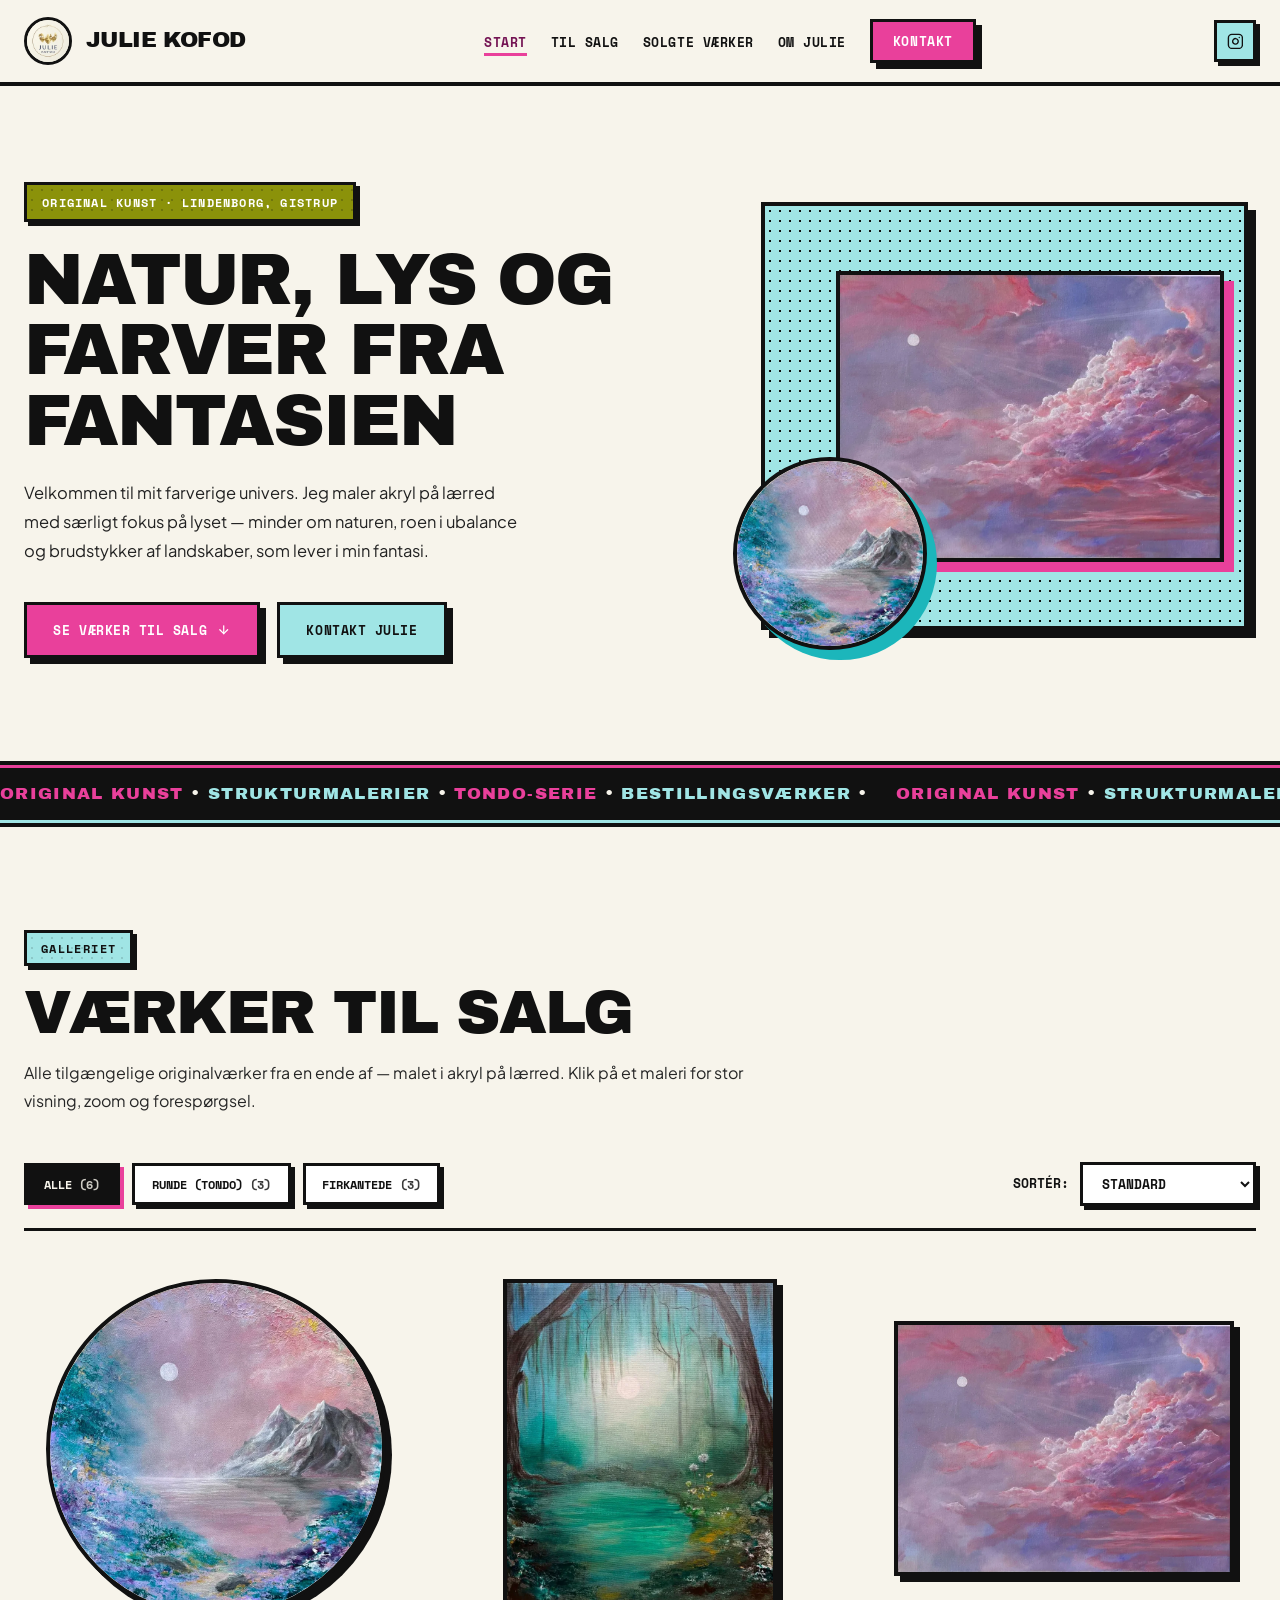
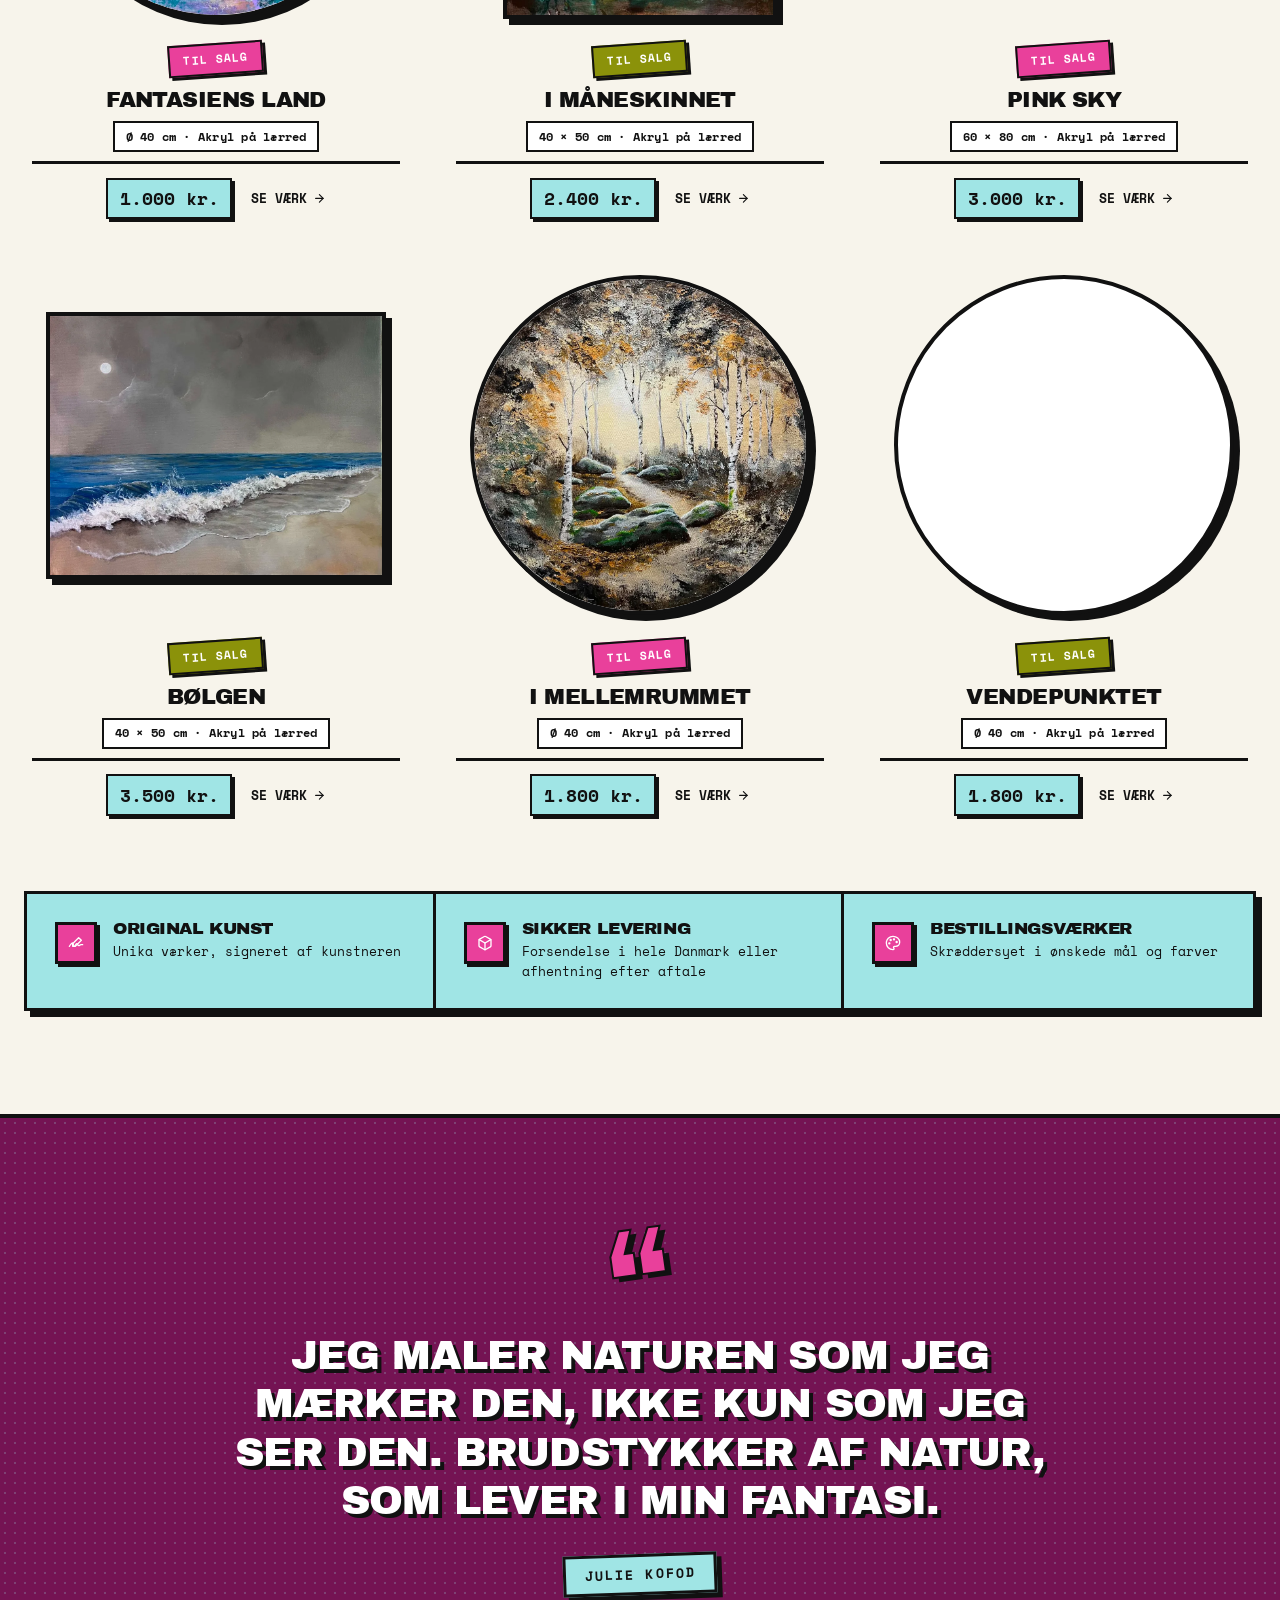
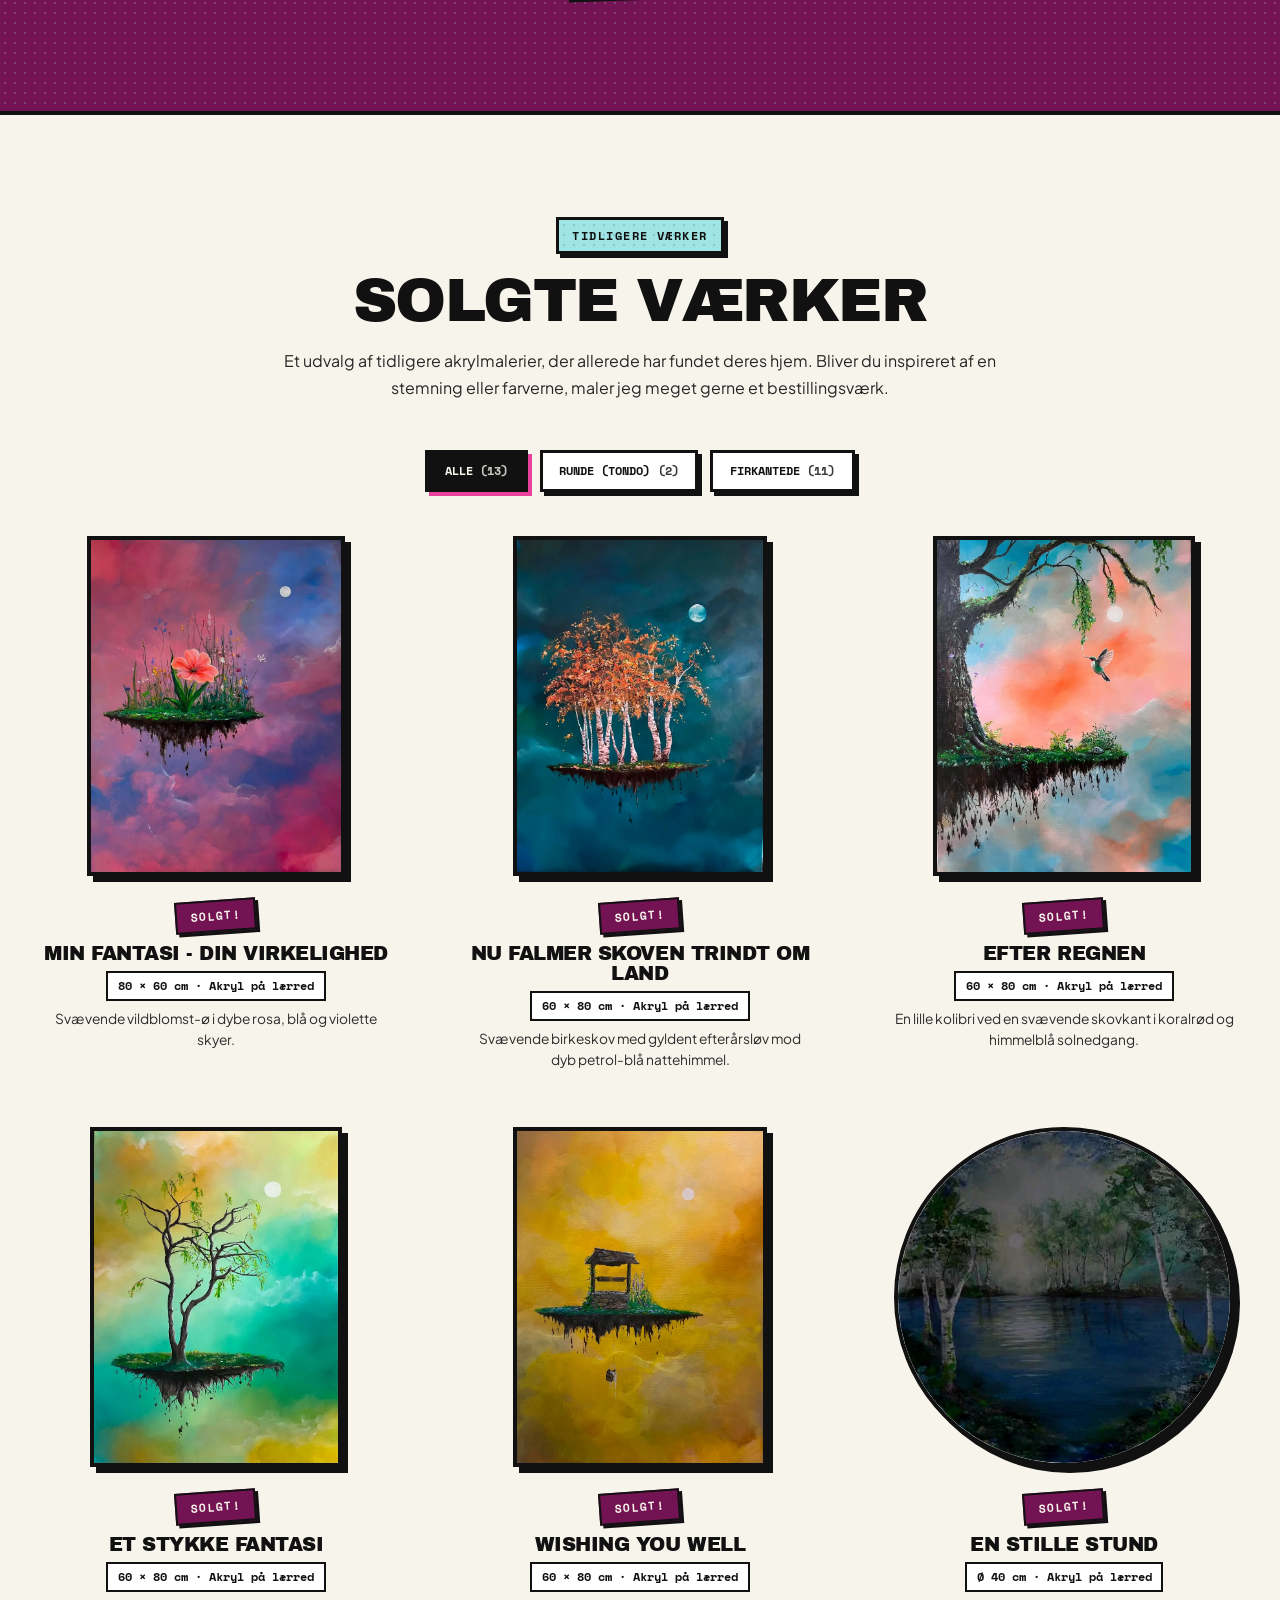
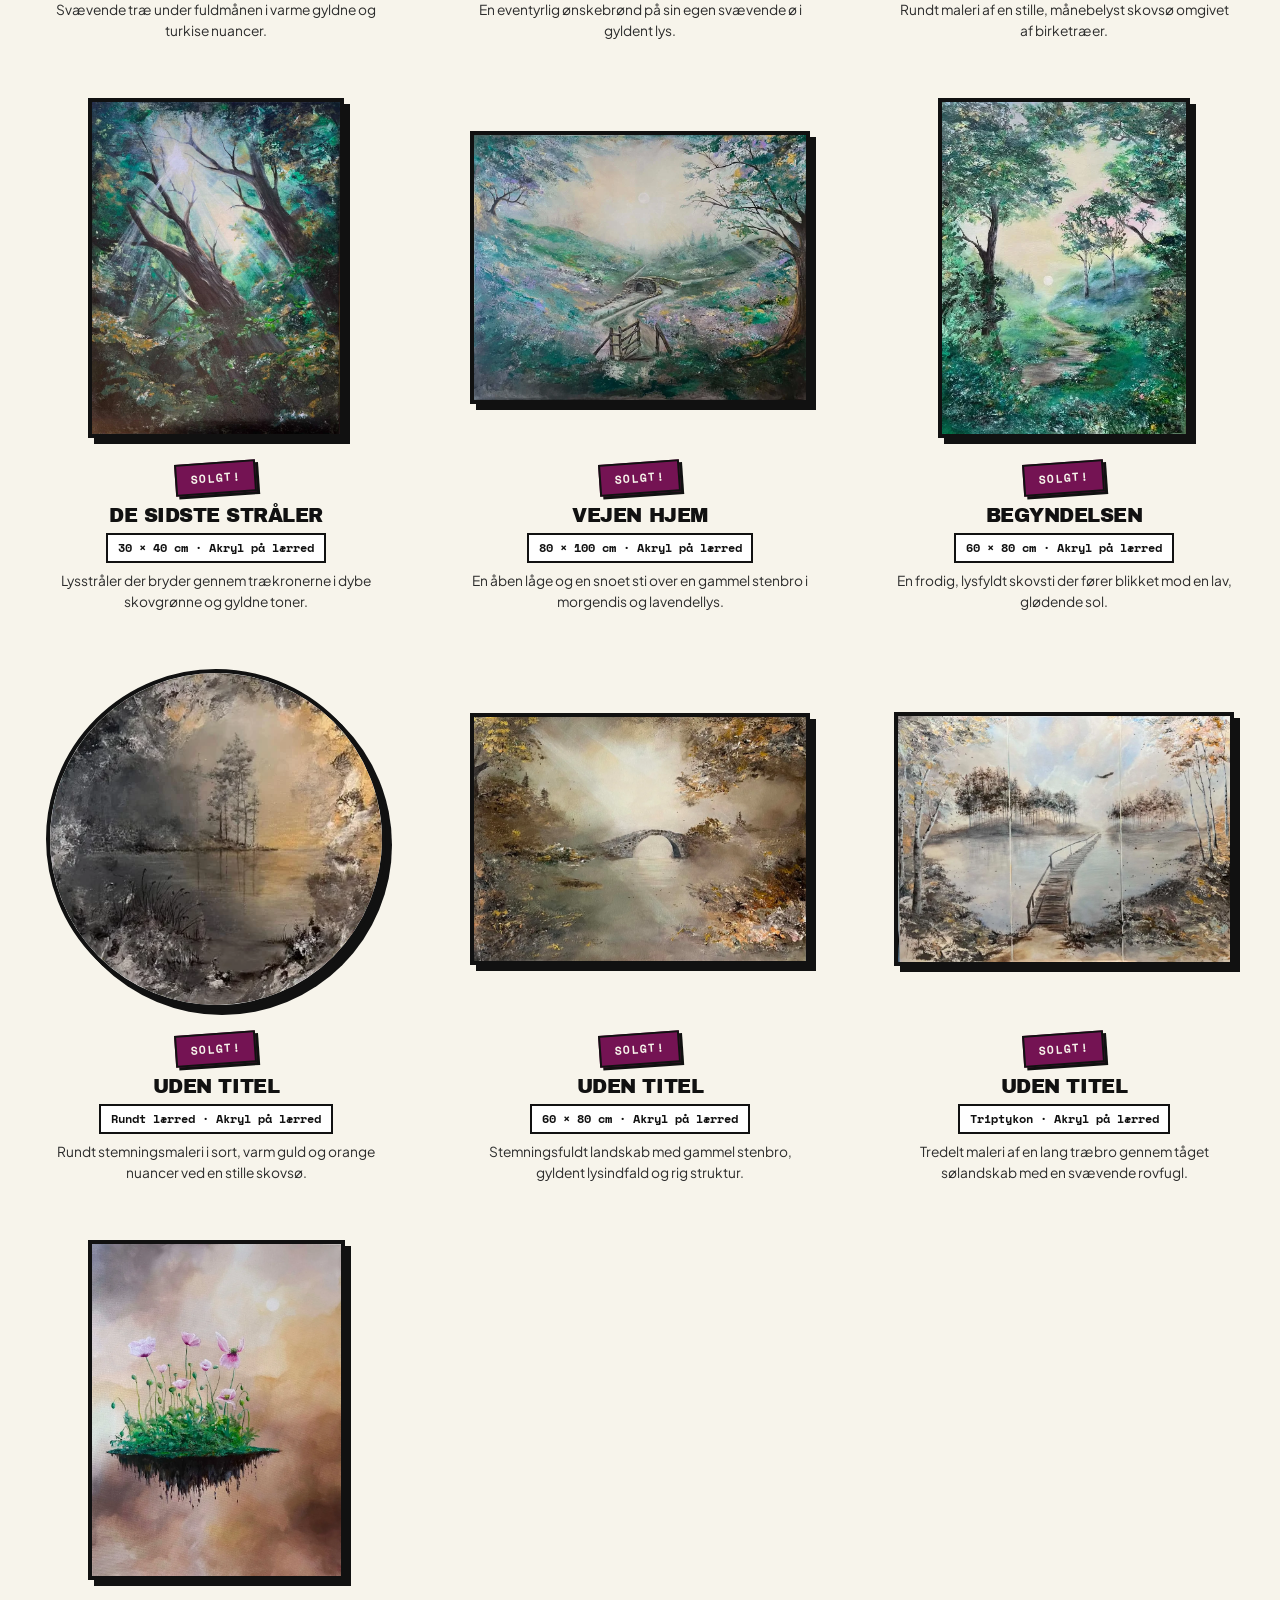
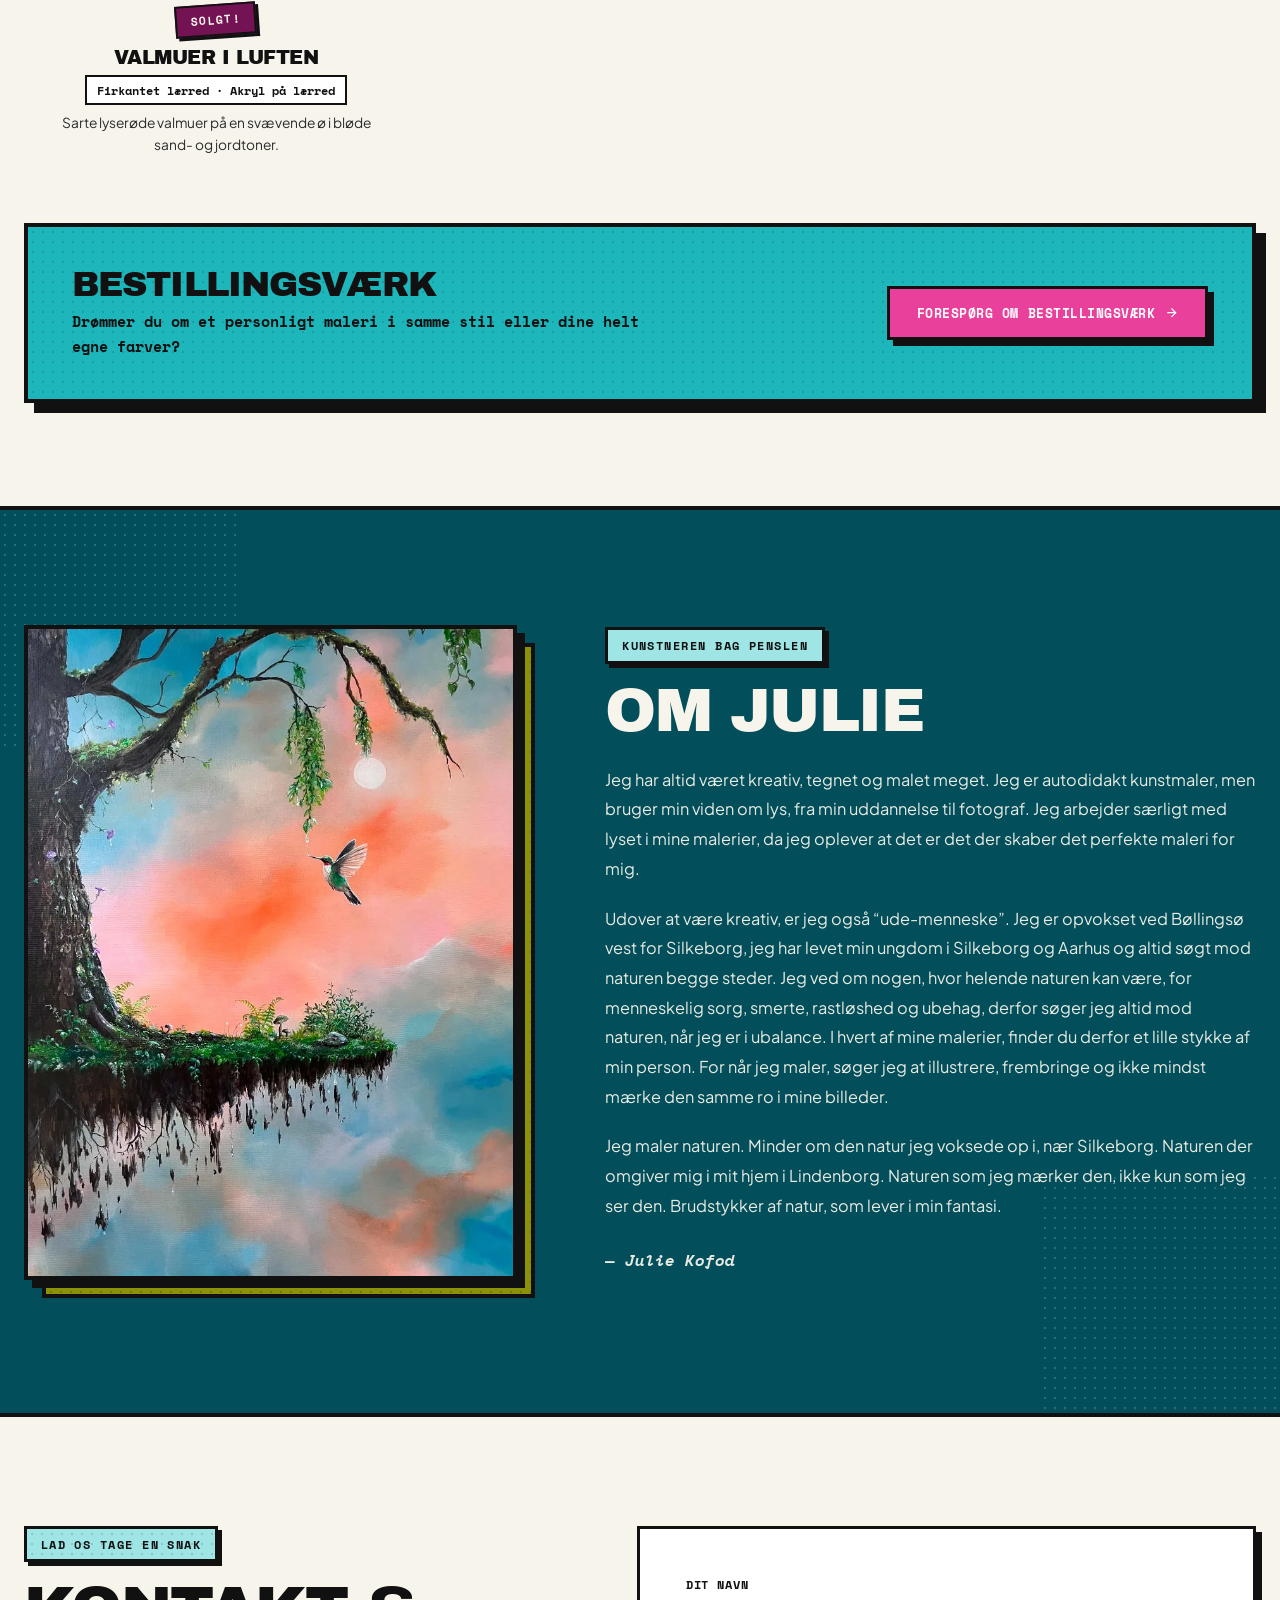
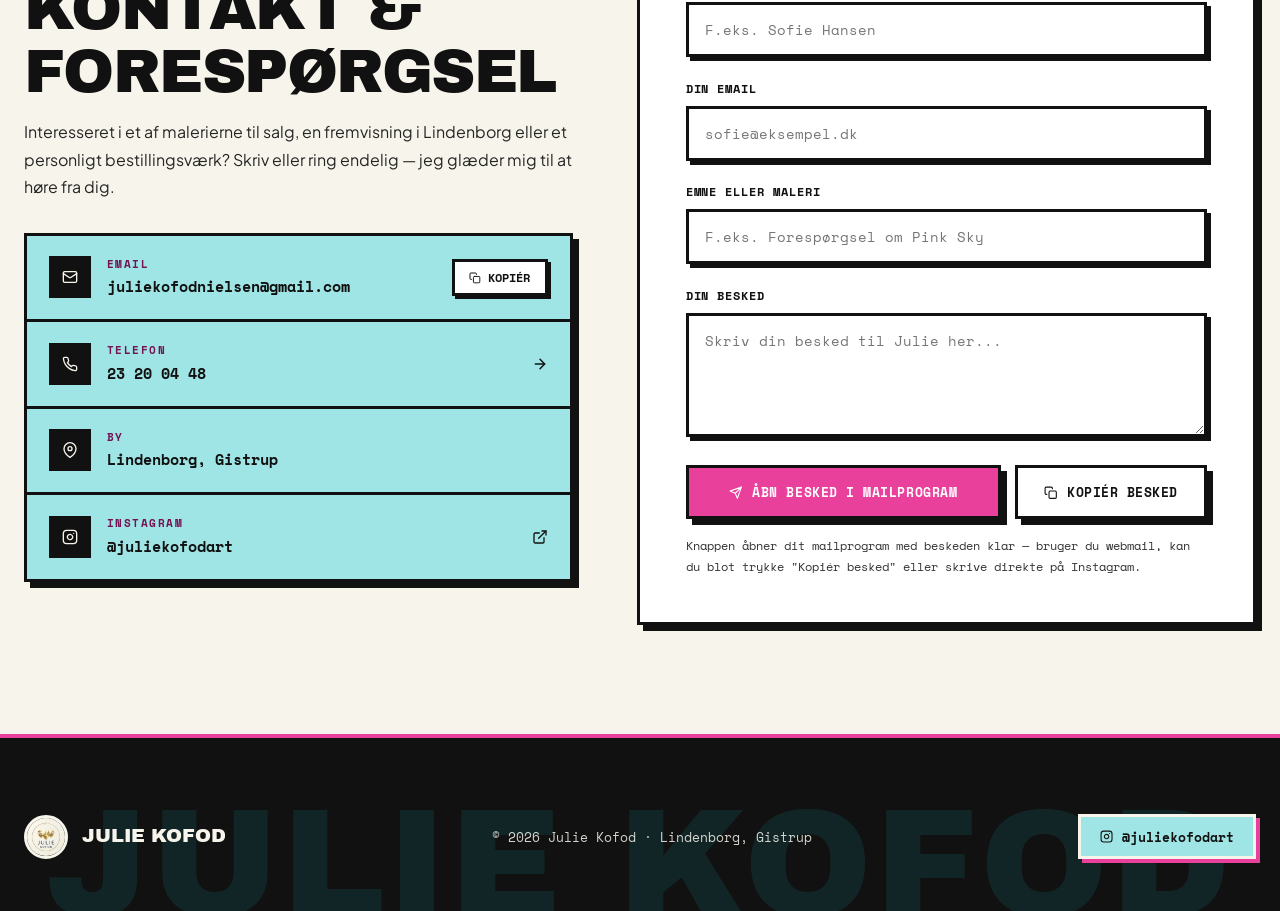
==== index.html @ a594d0bb "Apply full Raw 1960s Pop Art section treatments to Hero, Galleries, Quote, About, Contact & Lightbox" ====
<!DOCTYPE html>
<html lang="da">

<head>
    <meta charset="UTF-8">
    <meta name="viewport" content="width=device-width, initial-scale=1.0">
    <meta name="description" content="Oplev originale akrylmalerier af Julie Kofod i Lindenborg, Gistrup — unikke strukturmalerier, runde tondo-værker og bestillingsværker med lys, natur og farver.">
    <link rel="canonical" href="https://juliekofod.com/">
    <link rel="icon" type="image/png" href="assets/favicon.png">
    <link rel="apple-touch-icon" href="assets/favicon.png">
    <meta property="og:title" content="Julie Kofod | Original Kunst &amp; Akrylmalerier">
    <meta property="og:description" content="Udforsk originale akrylmalerier til salg, tidligere værker og muligheden for personlige bestillingsværker af Julie Kofod.">
    <meta property="og:image" content="https://juliekofod.com/assets/til-salg/03-lyseroede-skyer-maane.jpg">
    <meta property="og:url" content="https://juliekofod.com/">
    <meta property="og:type" content="website">
    <meta property="og:locale" content="da_DK">
    <meta name="twitter:card" content="summary_large_image">
    <title>Julie Kofod | Original Kunst &amp; Malerier</title>

    <!-- Preload primary hero LCP image -->
    <link rel="preload" as="image" href="assets/til-salg/03-lyseroede-skyer-maane.webp" fetchpriority="high">

    <!-- Structured Data (Person — VisualArtwork Offers injected dynamically from indhold.js) -->
    <script type="application/ld+json">
    {
        "@context": "https://schema.org",
        "@type": "Person",
        "name": "Julie Kofod",
        "url": "https://juliekofod.com/",
        "image": "https://juliekofod.com/assets/logo.webp",
        "jobTitle": "Kunstmaler",
        "address": {
            "@type": "PostalAddress",
            "addressLocality": "Lindenborg, Gistrup",
            "addressCountry": "DK"
        },
        "sameAs": [
            "https://www.instagram.com/juliekofodart/"
        ]
    }
    </script>

    <!-- Google Fonts: Archivo Black (Pop Art Display), Space Mono (Gallery Metadata/Prices/Buttons), Plus Jakarta Sans (Body Prose) -->
    <link rel="preconnect" href="https://fonts.googleapis.com">
    <link rel="preconnect" href="https://fonts.gstatic.com" crossorigin>
    <link
        href="https://fonts.googleapis.com/css2?family=Archivo+Black&family=Plus+Jakarta+Sans:wght@400;500;600;700&family=Space+Mono:ital,wght@0,400;0,700;1,700&display=swap"
        rel="stylesheet">

    <!-- Stylesheet -->
    <link rel="stylesheet" href="index.css">
</head>

<body>
    <!-- Inline SVG Icon Sprite (replaces external Font Awesome CDN) -->
    <svg xmlns="http://www.w3.org/2000/svg" style="display:none" aria-hidden="true">
        <symbol id="i-instagram" viewBox="0 0 24 24" fill="none" stroke="currentColor" stroke-width="2" stroke-linecap="round" stroke-linejoin="round">
            <rect x="2" y="2" width="20" height="20" rx="5" ry="5"></rect>
            <path d="M16 11.37A4 4 0 1 1 12.63 8 4 4 0 0 1 16 11.37z"></path>
            <line x1="17.5" y1="6.5" x2="17.51" y2="6.5"></line>
        </symbol>
        <symbol id="i-bars" viewBox="0 0 24 24" fill="none" stroke="currentColor" stroke-width="2.2" stroke-linecap="round">
            <line x1="3" y1="6" x2="21" y2="6"></line>
            <line x1="3" y1="12" x2="21" y2="12"></line>
            <line x1="3" y1="18" x2="21" y2="18"></line>
        </symbol>
        <symbol id="i-times" viewBox="0 0 24 24" fill="none" stroke="currentColor" stroke-width="2.2" stroke-linecap="round">
            <line x1="18" y1="6" x2="6" y2="18"></line>
            <line x1="6" y1="6" x2="18" y2="18"></line>
        </symbol>
        <symbol id="i-arrow-down" viewBox="0 0 24 24" fill="none" stroke="currentColor" stroke-width="2.2" stroke-linecap="round" stroke-linejoin="round">
            <line x1="12" y1="5" x2="12" y2="19"></line>
            <polyline points="19 12 12 19 5 12"></polyline>
        </symbol>
        <symbol id="i-arrow-right" viewBox="0 0 24 24" fill="none" stroke="currentColor" stroke-width="2.2" stroke-linecap="round" stroke-linejoin="round">
            <line x1="5" y1="12" x2="19" y2="12"></line>
            <polyline points="12 5 19 12 12 19"></polyline>
        </symbol>
        <symbol id="i-signature" viewBox="0 0 24 24" fill="none" stroke="currentColor" stroke-width="2" stroke-linecap="round" stroke-linejoin="round">
            <path d="M2 17c1.5-2 3-5 4.5-5s1.5 5 3 5 2-4 3.5-4 1.5 3 3 3 2-1.5 3.5-1.5H22"></path>
            <path d="M16 4l4 4-9 9H7v-4l9-9z"></path>
        </symbol>
        <symbol id="i-box" viewBox="0 0 24 24" fill="none" stroke="currentColor" stroke-width="2" stroke-linecap="round" stroke-linejoin="round">
            <path d="M21 16V8a2 2 0 0 0-1-1.73l-7-4a2 2 0 0 0-2 0l-7 4A2 2 0 0 0 3 8v8a2 2 0 0 0 1 1.73l7 4a2 2 0 0 0 2 0l7-4A2 2 0 0 0 21 16z"></path>
            <polyline points="3.27 6.96 12 12.01 20.73 6.96"></polyline>
            <line x1="12" y1="22.08" x2="12" y2="12"></line>
        </symbol>
        <symbol id="i-palette" viewBox="0 0 24 24" fill="none" stroke="currentColor" stroke-width="2" stroke-linecap="round" stroke-linejoin="round">
            <circle cx="13.5" cy="6.5" r=".8" fill="currentColor"></circle>
            <circle cx="17.5" cy="10.5" r=".8" fill="currentColor"></circle>
            <circle cx="8.5" cy="7.5" r=".8" fill="currentColor"></circle>
            <circle cx="6.5" cy="12.5" r=".8" fill="currentColor"></circle>
            <path d="M12 2C6.5 2 2 6.5 2 12s4.5 10 10 10c.93 0 1.5-.75 1.5-1.5 0-.39-.15-.74-.39-1.01-.23-.26-.38-.61-.38-.99 0-.83.67-1.5 1.5-1.5H16c3.31 0 6-2.69 6-6 0-4.96-4.49-9-10-9z"></path>
        </symbol>
        <symbol id="i-envelope" viewBox="0 0 24 24" fill="none" stroke="currentColor" stroke-width="2" stroke-linecap="round" stroke-linejoin="round">
            <rect x="2" y="4" width="20" height="16" rx="2"></rect>
            <path d="m22 7-8.97 5.7a1.94 1.94 0 0 1-2.06 0L2 7"></path>
        </symbol>
        <symbol id="i-copy" viewBox="0 0 24 24" fill="none" stroke="currentColor" stroke-width="2" stroke-linecap="round" stroke-linejoin="round">
            <rect x="9" y="9" width="13" height="13" rx="2" ry="2"></rect>
            <path d="M5 15H4a2 2 0 0 1-2-2V4a2 2 0 0 1 2-2h9a2 2 0 0 1 2 2v1"></path>
        </symbol>
        <symbol id="i-check" viewBox="0 0 24 24" fill="none" stroke="currentColor" stroke-width="2.5" stroke-linecap="round" stroke-linejoin="round">
            <polyline points="20 6 9 17 4 12"></polyline>
        </symbol>
        <symbol id="i-phone" viewBox="0 0 24 24" fill="none" stroke="currentColor" stroke-width="2" stroke-linecap="round" stroke-linejoin="round">
            <path d="M22 16.92v3a2 2 0 0 1-2.18 2 19.79 19.79 0 0 1-8.63-3.07 19.5 19.5 0 0 1-6-6 19.79 19.79 0 0 1-3.07-8.67A2 2 0 0 1 4.11 2h3a2 2 0 0 1 2 1.72 12.84 12.84 0 0 0 .7 2.81 2 2 0 0 1-.45 2.11L8.09 9.91a16 16 0 0 0 6 6l1.27-1.27a2 2 0 0 1 2.11-.45 12.84 12.84 0 0 0 2.81.7A2 2 0 0 1 22 16.92z"></path>
        </symbol>
        <symbol id="i-pin" viewBox="0 0 24 24" fill="none" stroke="currentColor" stroke-width="2" stroke-linecap="round" stroke-linejoin="round">
            <path d="M21 10c0 7-9 13-9 13s-9-6-9-13a9 9 0 0 1 18 0z"></path>
            <circle cx="12" cy="10" r="3"></circle>
        </symbol>
        <symbol id="i-external" viewBox="0 0 24 24" fill="none" stroke="currentColor" stroke-width="2" stroke-linecap="round" stroke-linejoin="round">
            <path d="M18 13v6a2 2 0 0 1-2 2H5a2 2 0 0 1-2-2V8a2 2 0 0 1 2-2h6"></path>
            <polyline points="15 3 21 3 21 9"></polyline>
            <line x1="10" y1="14" x2="21" y2="3"></line>
        </symbol>
        <symbol id="i-send" viewBox="0 0 24 24" fill="none" stroke="currentColor" stroke-width="2" stroke-linecap="round" stroke-linejoin="round">
            <line x1="22" y1="2" x2="11" y2="13"></line>
            <polygon points="22 2 15 22 11 13 2 9 22 2"></polygon>
        </symbol>
        <symbol id="i-minus" viewBox="0 0 24 24" fill="none" stroke="currentColor" stroke-width="2.2" stroke-linecap="round">
            <line x1="5" y1="12" x2="19" y2="12"></line>
        </symbol>
        <symbol id="i-plus" viewBox="0 0 24 24" fill="none" stroke="currentColor" stroke-width="2.2" stroke-linecap="round">
            <line x1="12" y1="5" x2="12" y2="19"></line>
            <line x1="5" y1="12" x2="19" y2="12"></line>
        </symbol>
        <symbol id="i-link" viewBox="0 0 24 24" fill="none" stroke="currentColor" stroke-width="2" stroke-linecap="round" stroke-linejoin="round">
            <path d="M10 13a5 5 0 0 0 7.54.54l3-3a5 5 0 0 0-7.07-7.07l-1.72 1.71"></path>
            <path d="M14 11a5 5 0 0 0-7.54-.54l-3 3a5 5 0 0 0 7.07 7.07l1.71-1.71"></path>
        </symbol>
        <symbol id="i-expand" viewBox="0 0 24 24" fill="none" stroke="currentColor" stroke-width="2" stroke-linecap="round" stroke-linejoin="round">
            <polyline points="15 3 21 3 21 9"></polyline>
            <polyline points="9 21 3 21 3 15"></polyline>
            <line x1="21" y1="3" x2="14" y2="10"></line>
            <line x1="3" y1="21" x2="10" y2="14"></line>
        </symbol>
        <symbol id="i-compress" viewBox="0 0 24 24" fill="none" stroke="currentColor" stroke-width="2" stroke-linecap="round" stroke-linejoin="round">
            <polyline points="4 14 10 14 10 20"></polyline>
            <polyline points="20 10 14 10 14 4"></polyline>
            <line x1="14" y1="10" x2="21" y2="3"></line>
            <line x1="3" y1="21" x2="10" y2="14"></line>
        </symbol>
        <symbol id="i-chevron-left" viewBox="0 0 24 24" fill="none" stroke="currentColor" stroke-width="2.4" stroke-linecap="round" stroke-linejoin="round">
            <polyline points="15 18 9 12 15 6"></polyline>
        </symbol>
        <symbol id="i-chevron-right" viewBox="0 0 24 24" fill="none" stroke="currentColor" stroke-width="2.4" stroke-linecap="round" stroke-linejoin="round">
            <polyline points="9 18 15 12 9 6"></polyline>
        </symbol>
        <symbol id="i-wall" viewBox="0 0 24 24" fill="none" stroke="currentColor" stroke-width="2" stroke-linecap="round" stroke-linejoin="round">
            <rect x="6" y="3" width="12" height="9" rx="1"></rect>
            <path d="M3 17h18v3H3z"></path>
            <path d="M5 17v-2a2 2 0 0 1 2-2h10a2 2 0 0 1 2 2v2"></path>
        </symbol>
    </svg>

    <a href="#main-content" class="skip-link">Spring til indhold</a>

    <!-- Sticky Header -->
    <header class="site-header" id="site-header">
        <div class="container nav-bar">
            <a href="#start" class="brand-link" aria-label="Julie Kofod forside">
                <img src="assets/logo.webp" alt="Julie Kofod logo" class="brand-logo-thumb" id="nav-logo" width="46" height="46">
                <span class="brand-wordmark">Julie Kofod</span>
            </a>

            <nav aria-label="Hovednavigation">
                <ul class="nav-links">
                    <li><a href="#start">Start</a></li>
                    <li><a href="#til-salg">Til salg</a></li>
                    <li><a href="#solgte">Solgte værker</a></li>
                    <li><a href="#om">Om Julie</a></li>
                    <li><a href="#kontakt" class="nav-kontakt-pill">Kontakt</a></li>
                </ul>
            </nav>

            <a href="https://www.instagram.com/juliekofodart/" target="_blank" rel="noopener noreferrer"
                class="nav-instagram" id="nav-instagram" aria-label="Julie Kofod på Instagram">
                <svg class="icon" aria-hidden="true"><use href="#i-instagram"></use></svg>
            </a>

            <button type="button" class="mobile-menu-toggle" id="mobile-menu-open" aria-label="Åbn menu" aria-expanded="false" aria-controls="mobile-drawer">
                <svg class="icon" aria-hidden="true"><use href="#i-bars"></use></svg>
            </button>
        </div>
    </header>

    <!-- Mobile Slide-out Drawer -->
    <div class="mobile-drawer" id="mobile-drawer" role="dialog" aria-modal="true" aria-label="Mobilnavigation" aria-hidden="true">
        <div class="mobile-drawer-panel">
            <div class="mobile-drawer-top">
                <span class="brand-wordmark">Julie Kofod</span>
                <button type="button" class="mobile-drawer-close" id="mobile-menu-close" aria-label="Luk menu">
                    <svg class="icon" aria-hidden="true"><use href="#i-times"></use></svg>
                </button>
            </div>
            <ul class="mobile-drawer-links">
                <li><a href="#start" class="drawer-link">Start</a></li>
                <li><a href="#til-salg" class="drawer-link">Til salg</a></li>
                <li><a href="#solgte" class="drawer-link">Solgte værker</a></li>
                <li><a href="#om" class="drawer-link">Om Julie</a></li>
                <li><a href="#kontakt" class="drawer-link">Kontakt</a></li>
            </ul>
            <a href="https://www.instagram.com/juliekofodart/" target="_blank" rel="noopener noreferrer"
                class="btn btn-aqua" id="drawer-instagram">
                <svg class="icon" aria-hidden="true"><use href="#i-instagram"></use></svg> @juliekofodart
            </a>
        </div>
    </div>

    <main id="main-content">
        <!-- Hero Section -->
        <section id="start" class="hero-section">
            <div class="container hero-grid">
                <div class="hero-content">
                    <div>
                        <span class="hero-eyebrow" id="hero-overtitel">Original Kunst · Lindenborg, Gistrup</span>
                    </div>
                    <h1 class="hero-title" id="hero-titel">Natur, lys og farver fra fantasien</h1>
                    <p class="hero-text" id="hero-tekst">Velkommen til mit farverige univers. Jeg maler akryl på lærred med særligt fokus på lyset — minder om naturen, roen i ubalance og brudstykker af landskaber, som lever i min fantasi.</p>
                    <div class="hero-actions">
                        <a href="#til-salg" class="btn btn-pink" id="hero-cta-primary">
                            <span id="hero-knap-primaer">Se værker til salg</span>
                            <svg class="icon" aria-hidden="true"><use href="#i-arrow-down"></use></svg>
                        </a>
                        <a href="#kontakt" class="btn btn-aqua" id="hero-cta-secondary">
                            <span id="hero-knap-sekundaer">Kontakt Julie</span>
                        </a>
                    </div>
                </div>

                <div class="hero-visual">
                    <div class="hero-frame-main" id="hero-frame-main" role="button" tabindex="0" aria-label="Se Pink Sky i stor visning">
                        <img src="assets/til-salg/03-lyseroede-skyer-maane.webp" alt="Pink Sky maleri af Julie Kofod" id="hero-img-main" width="1024" height="763" fetchpriority="high" decoding="async">
                    </div>
                    <div class="hero-frame-round" id="hero-frame-round" role="button" tabindex="0" aria-label="Se Fantasiens land i stor visning">
                        <img src="assets/til-salg/01-rund-maane-bjerge.webp" alt="Fantasiens land rundt maleri af Julie Kofod" id="hero-img-round" width="938" height="938" fetchpriority="high" decoding="async">
                    </div>
                </div>
            </div>
        </section>

        <!-- Loud 1960s Pop Art Marquee Ticker -->
        <div class="pop-marquee">
            <div class="pop-marquee-track">
                <span><em class="mq-pink">ORIGINAL KUNST</em> &bull; <em class="mq-aqua">STRUKTURMALERIER</em> &bull; <em class="mq-pink">TONDO-SERIE</em> &bull; <em class="mq-aqua">BESTILLINGSVÆRKER</em> &bull;</span>
                <span aria-hidden="true"><em class="mq-pink">ORIGINAL KUNST</em> &bull; <em class="mq-aqua">STRUKTURMALERIER</em> &bull; <em class="mq-pink">TONDO-SERIE</em> &bull; <em class="mq-aqua">BESTILLINGSVÆRKER</em> &bull;</span>
                <span aria-hidden="true"><em class="mq-pink">ORIGINAL KUNST</em> &bull; <em class="mq-aqua">STRUKTURMALERIER</em> &bull; <em class="mq-pink">TONDO-SERIE</em> &bull; <em class="mq-aqua">BESTILLINGSVÆRKER</em> &bull;</span>
                <span aria-hidden="true"><em class="mq-pink">ORIGINAL KUNST</em> &bull; <em class="mq-aqua">STRUKTURMALERIER</em> &bull; <em class="mq-pink">TONDO-SERIE</em> &bull; <em class="mq-aqua">BESTILLINGSVÆRKER</em> &bull;</span>
            </div>
        </div>

        <!-- Paintings For Sale -->
        <section id="til-salg" class="gallery-section">
            <div class="container">
                <div class="section-header reveal">
                    <span class="eyebrow" id="salg-overtitel">Galleriet</span>
                    <h2 class="section-title" id="salg-overskrift">Værker til salg</h2>
                    <p class="section-intro" id="salg-intro">Alle tilgængelige originalværker fra en ende af — malet i akryl på lærred. Klik på et maleri for stor visning, zoom og forespørgsel.</p>
                </div>

                <div class="gallery-controls reveal">
                    <div class="filter-bar" id="sale-filters" role="group" aria-label="Filtrer værker til salg efter format">
                        <!-- Rendered from script.js -->
                    </div>
                    <label class="sort-control" for="sale-sort">
                        <span>Sortér:</span>
                        <select id="sale-sort" class="sort-select" aria-label="Sortér værker til salg">
                            <option value="default">Standard</option>
                            <option value="price-asc">Pris: Lav – Høj</option>
                            <option value="price-desc">Pris: Høj – Lav</option>
                        </select>
                    </label>
                </div>

                <div class="sale-grid" id="sale-grid">
                    <!-- Rendered from indhold.js -->
                </div>

                <!-- Trust / Collector Info Strip -->
                <div class="collector-strip reveal" aria-label="Information til kunstsamlere">
                    <div class="collector-item">
                        <span class="collector-icon" aria-hidden="true"><svg class="icon"><use href="#i-signature"></use></svg></span>
                        <div>
                            <h3>Original Kunst</h3>
                            <p>Unika værker, signeret af kunstneren</p>
                        </div>
                    </div>
                    <div class="collector-item">
                        <span class="collector-icon" aria-hidden="true"><svg class="icon"><use href="#i-box"></use></svg></span>
                        <div>
                            <h3>Sikker Levering</h3>
                            <p>Forsendelse i hele Danmark eller afhentning efter aftale</p>
                        </div>
                    </div>
                    <div class="collector-item">
                        <span class="collector-icon" aria-hidden="true"><svg class="icon"><use href="#i-palette"></use></svg></span>
                        <div>
                            <h3>Bestillingsværker</h3>
                            <p>Skræddersyet i ønskede mål og farver</p>
                        </div>
                    </div>
                </div>
            </div>
        </section>

        <!-- Poetic Color-Block Quote Band -->
        <section class="quote-band" aria-label="Kunstnercitat">
            <div class="container quote-band-inner reveal">
                <span class="quote-mark" aria-hidden="true">“</span>
                <blockquote class="quote-text" id="citat-tekst">Jeg maler naturen som jeg mærker den, ikke kun som jeg ser den. Brudstykker af natur, som lever i min fantasi.</blockquote>
                <p class="quote-author" id="citat-forfatter">Julie Kofod</p>
            </div>
        </section>

        <!-- Sold Paintings -->
        <section id="solgte" class="sold-section">
            <div class="container">
                <div class="section-header centered reveal">
                    <span class="eyebrow" id="solgte-overtitel">Tidligere værker</span>
                    <h2 class="section-title" id="solgte-overskrift">Solgte værker</h2>
                    <p class="section-intro" id="solgte-intro">Et udvalg af tidligere akrylmalerier, der allerede har fundet deres hjem. Bliver du inspireret af en stemning eller farverne, maler jeg meget gerne et bestillingsværk.</p>
                </div>

                <div class="filter-bar filter-bar--centered reveal" id="sold-filters" role="group" aria-label="Filtrer solgte værker efter format">
                    <!-- Rendered from script.js -->
                </div>

                <div class="sold-masonry" id="sold-grid">
                    <!-- Rendered from indhold.js -->
                </div>

                <div class="commission-banner reveal">
                    <div class="commission-banner-text">
                        <h3>Bestillingsværk</h3>
                        <p id="bestilling-tekst">Drømmer du om et personligt maleri i samme stil eller dine helt egne farver?</p>
                    </div>
                    <button type="button" class="btn btn-pink" id="commission-cta">
                        <span id="bestilling-knap">Forespørg om bestillingsværk</span>
                        <svg class="icon" aria-hidden="true"><use href="#i-arrow-right"></use></svg>
                    </button>
                </div>
            </div>
        </section>

        <!-- About Julie -->
        <section id="om" class="about-section">
            <div class="container about-grid">
                <div class="about-media reveal">
                    <div class="about-image-frame">
                        <img src="assets/solgt/solgt-07.webp" alt="Efter Regnen — akrylmaleri af Julie Kofod" id="om-billede" loading="lazy" decoding="async">
                    </div>
                </div>

                <div class="about-copy reveal">
                    <span class="eyebrow" id="om-overtitel">Kunstneren bag penslen</span>
                    <h2 class="section-title" id="om-overskrift">Om Julie</h2>
                    <div id="om-afsnit"></div>
                    <p class="about-signature" id="om-underskrift">— Julie Kofod</p>
                </div>
            </div>
        </section>

        <!-- Contact Section -->
        <section id="kontakt" class="contact-section">
            <div class="container contact-grid">
                <div class="contact-info reveal">
                    <span class="eyebrow" id="kontakt-overtitel">Lad os tage en snak</span>
                    <h2 class="section-title" id="kontakt-overskrift">Kontakt &amp; Forespørgsel</h2>
                    <p class="section-intro" id="kontakt-tekst">Interesseret i et af malerierne til salg, en fremvisning i Lindenborg eller et personligt bestillingsværk? Skriv eller ring endelig — jeg glæder mig til at høre fra dig.</p>

                    <div class="contact-channels">
                        <div class="channel-card">
                            <a href="mailto:juliekofodnielsen@gmail.com" class="channel-left" id="kontakt-email-link">
                                <span class="channel-icon" aria-hidden="true"><svg class="icon"><use href="#i-envelope"></use></svg></span>
                                <span>
                                    <span class="channel-label">Email</span>
                                    <span class="channel-value" id="kontakt-email-text">juliekofodnielsen@gmail.com</span>
                                </span>
                            </a>
                            <button type="button" class="copy-email-btn" id="copy-email-btn">
                                <svg class="icon" aria-hidden="true"><use href="#i-copy"></use></svg> Kopiér
                            </button>
                        </div>

                        <a href="tel:+4523200448" class="channel-card" id="kontakt-telefon-link">
                            <span class="channel-left">
                                <span class="channel-icon" aria-hidden="true"><svg class="icon"><use href="#i-phone"></use></svg></span>
                                <span>
                                    <span class="channel-label">Telefon</span>
                                    <span class="channel-value" id="kontakt-telefon-text">23 20 04 48</span>
                                </span>
                            </span>
                            <svg class="icon" aria-hidden="true"><use href="#i-arrow-right"></use></svg>
                        </a>

                        <div class="channel-card channel-card--static">
                            <span class="channel-left">
                                <span class="channel-icon" aria-hidden="true"><svg class="icon"><use href="#i-pin"></use></svg></span>
                                <span>
                                    <span class="channel-label">By</span>
                                    <span class="channel-value" id="kontakt-by-text">Lindenborg, Gistrup</span>
                                </span>
                            </span>
                        </div>

                        <a href="https://www.instagram.com/juliekofodart/" target="_blank" rel="noopener noreferrer" class="channel-card"
                            id="kontakt-instagram-link">
                            <span class="channel-left">
                                <span class="channel-icon" aria-hidden="true"><svg class="icon"><use href="#i-instagram"></use></svg></span>
                                <span>
                                    <span class="channel-label">Instagram</span>
                                    <span class="channel-value" id="kontakt-instagram-text">@juliekofodart</span>
                                </span>
                            </span>
                            <svg class="icon" aria-hidden="true"><use href="#i-external"></use></svg>
                        </a>
                    </div>
                </div>

                <div class="contact-form-card reveal">
                    <form id="contact-form">
                        <div class="form-row">
                            <label for="form-name">Dit navn</label>
                            <input type="text" id="form-name" name="name" autocomplete="name" placeholder="F.eks. Sofie Hansen" required>
                        </div>
                        <div class="form-row">
                            <label for="form-email">Din email</label>
                            <input type="email" id="form-email" name="email" autocomplete="email" placeholder="sofie@eksempel.dk" required>
                        </div>
                        <div class="form-row">
                            <label for="form-subject">Emne eller maleri</label>
                            <input type="text" id="form-subject" name="subject" placeholder="F.eks. Forespørgsel om Pink Sky">
                        </div>
                        <div class="form-row">
                            <label for="form-message">Din besked</label>
                            <textarea id="form-message" name="message" placeholder="Skriv din besked til Julie her..." required></textarea>
                        </div>
                        <div class="form-actions">
                            <button type="submit" class="btn btn-pink form-submit-btn" id="form-submit-btn">
                                <svg class="icon" aria-hidden="true"><use href="#i-send"></use></svg> <span id="form-submit-label">Åbn besked i mailprogram</span>
                            </button>
                            <button type="button" class="btn btn-outline-teal form-copy-btn" id="copy-message-btn" title="Kopiér beskeden hvis du bruger webmail">
                                <svg class="icon" aria-hidden="true"><use href="#i-copy"></use></svg> Kopiér besked
                            </button>
                        </div>
                        <p class="form-status" id="form-status" role="status" aria-live="polite"></p>
                        <p class="form-note" id="form-note">Knappen åbner dit mailprogram med beskeden klar — bruger du webmail, kan du blot trykke "Kopiér besked" eller skrive direkte på Instagram.</p>
                    </form>
                </div>
            </div>
        </section>
    </main>

    <!-- Minimalist High-Fashion Footer -->
    <footer class="site-footer">
        <div class="footer-watermark" aria-hidden="true">JULIE KOFOD</div>
        <div class="container footer-inner">
            <div class="footer-brand">
                <img src="assets/logo.webp" alt="Julie Kofod logo" id="footer-logo" width="44" height="44" loading="lazy">
                <span>Julie Kofod</span>
            </div>
            <p class="footer-copy" id="site-footer-text">© 2026 Julie Kofod · Lindenborg, Gistrup</p>
            <a href="https://www.instagram.com/juliekofodart/" target="_blank" rel="noopener noreferrer"
                class="footer-social" id="footer-instagram">
                <svg class="icon" aria-hidden="true"><use href="#i-instagram"></use></svg>
                <span id="footer-instagram-handle">@juliekofodart</span>
            </a>
        </div>
    </footer>

    <!-- Full-Screen Lightbox -->
    <div class="lightbox" id="lightbox" role="dialog" aria-modal="true" aria-hidden="true" aria-labelledby="lb-title">
        <div class="lightbox-topbar">
            <span class="lb-counter" id="lb-counter" aria-live="polite">1 / 6</span>
            <button type="button" class="lb-zoom-badge" id="lb-zoom-level" aria-label="Nulstil zoom" title="Klik for at nulstille zoom" hidden>100%</button>
            <button type="button" class="lb-wall-btn" id="lb-wall-toggle" aria-pressed="false" title="Se maleriets størrelse på en væg (W)">
                <svg class="icon" aria-hidden="true"><use href="#i-wall"></use></svg> <span>Se på væg</span>
            </button>
            <button type="button" class="lb-btn" id="lb-zoom-out" aria-label="Zoom ud" title="Zoom ud (-)">
                <svg class="icon" aria-hidden="true"><use href="#i-minus"></use></svg>
            </button>
            <button type="button" class="lb-btn" id="lb-zoom-in" aria-label="Zoom ind" title="Zoom ind (+)">
                <svg class="icon" aria-hidden="true"><use href="#i-plus"></use></svg>
            </button>
            <button type="button" class="lb-btn" id="lb-copy-link" aria-label="Kopiér direkte link til værk" title="Kopiér link til værk">
                <svg class="icon" aria-hidden="true"><use href="#i-link"></use></svg>
            </button>
            <button type="button" class="lb-btn" id="lb-fullscreen" aria-label="Fuld skærm" title="Fuld skærm (F)">
                <svg class="icon" aria-hidden="true"><use href="#i-expand"></use></svg>
            </button>
            <button type="button" class="lb-btn" id="lb-close" aria-label="Luk visning" title="Luk (Esc)">
                <svg class="icon" aria-hidden="true"><use href="#i-times"></use></svg>
            </button>
        </div>

        <button type="button" class="lb-nav lb-prev" id="lb-prev" aria-label="Forrige værk">
            <svg class="icon" aria-hidden="true"><use href="#i-chevron-left"></use></svg>
        </button>
        <button type="button" class="lb-nav lb-next" id="lb-next" aria-label="Næste værk">
            <svg class="icon" aria-hidden="true"><use href="#i-chevron-right"></use></svg>
        </button>

        <div class="lightbox-stage" id="lb-stage">
            <img alt="" id="lb-img">
        </div>

        <!-- True-to-Scale Wall Preview (220 cm sofa reference) -->
        <div class="wall-preview" id="lb-wall-preview" hidden>
            <div class="wall-room">
                <div class="wall-art-slot">
                    <img alt="" id="lb-wall-img" class="wall-art-img">
                </div>
                <div class="wall-sofa" aria-hidden="true">
                    <div class="wall-sofa-back"></div>
                    <div class="wall-sofa-seat"></div>
                    <div class="wall-sofa-legs"><span></span><span></span></div>
                </div>
                <p class="wall-scale-note" id="lb-wall-note">Skala-reference: 220 cm sofa</p>
            </div>
        </div>

        <div class="lightbox-details">
            <div class="lb-mobile-nav">
                <button type="button" class="lb-btn lb-btn--sm" id="lb-prev-mobile" aria-label="Forrige værk">
                    <svg class="icon" aria-hidden="true"><use href="#i-chevron-left"></use></svg>
                </button>
                <span class="lb-swipe-hint">Swipe eller brug pilene</span>
                <button type="button" class="lb-btn lb-btn--sm" id="lb-next-mobile" aria-label="Næste værk">
                    <svg class="icon" aria-hidden="true"><use href="#i-chevron-right"></use></svg>
                </button>
            </div>
            <h3 id="lb-title"></h3>
            <p class="lightbox-meta-line" id="lb-meta"></p>
            <p class="lightbox-desc" id="lb-desc"></p>
            <div class="lightbox-actions">
                <span class="lightbox-price-pill" id="lb-price"></span>
                <button type="button" class="btn btn-pink" id="lb-inquire">
                    <svg class="icon" aria-hidden="true"><use href="#i-envelope"></use></svg> Forespørg om dette værk
                </button>
                <a href="https://www.instagram.com/juliekofodart/" target="_blank" rel="noopener noreferrer" class="btn btn-outline-teal" id="lb-instagram">
                    <svg class="icon" aria-hidden="true"><use href="#i-instagram"></use></svg> Skriv på Instagram
                </a>
            </div>
        </div>
    </div>

    <!-- Toast Notification -->
    <div class="toast" id="toast" role="status" aria-live="polite"></div>

    <!-- Scripts -->
    <script src="indhold.js" defer></script>
    <script src="script.js" defer></script>
</body>

</html>
---- index.css ----
/* ==========================================================================
   JULIE KOFOD — RAW 1960s POP ART / SCREENPRINT GALLERY
   Warhol & Lichtenstein inspired screenprint aesthetic:
   Warm vintage print paper (#F7F4EB), pure print black ink (#111111),
   heavy 3px–4px borders, hard 6px 6px 0px shadows, Ben-Day halftone dots,
   Archivo Black headlines, and Space Mono gallery metadata & controls.
   ========================================================================== */

:root {
    /* Core Print Ink & Paper */
    --ink: #111111;
    --bg-gallery: #F7F4EB;
    --surface-card: #FFFFFF;
    --surface-mat: #EFECE0;

    /* Artist's Exact Pop Art Palette */
    --pop-pink: #E9409B;
    --pop-turquoise: #1CB6BB;
    --olive-tag: #8B920A;
    --teal-deep: #024F5B;
    --plum-luxury: #741353;
    --aqua-soft: #A0E5E5;

    /* Typography */
    --font-display: 'Archivo Black', Impact, sans-serif;
    --font-mono: 'Space Mono', ui-monospace, SFMono-Regular, monospace;
    --font-body: 'Plus Jakarta Sans', -apple-system, BlinkMacSystemFont, sans-serif;

    /* Layout & Screenprint Physics */
    --container: 1240px;
    --border-ink: 3px solid var(--ink);
    --shadow-hard: 6px 6px 0px var(--ink);
    --shadow-press: 3px 3px 0px var(--ink);
    --ease-snap: cubic-bezier(0.2, 0.9, 0.3, 1);
}

/* ==========================================================================
   CSS BEN-DAY HALFTONE DOT UTILITIES
   ========================================================================== */
.benday-dots {
    background-image: radial-gradient(#111111 1.5px, transparent 1.5px);
    background-size: 10px 10px;
}

.benday-dots--subtle {
    background-image: radial-gradient(rgba(17, 17, 17, 0.14) 1.5px, transparent 1.5px);
    background-size: 10px 10px;
}

.benday-dots--pink {
    background-image: radial-gradient(rgba(233, 64, 155, 0.38) 1.5px, transparent 1.5px);
    background-size: 10px 10px;
}

.benday-dots--aqua {
    background-image: radial-gradient(rgba(160, 229, 229, 0.28) 1.5px, transparent 1.5px);
    background-size: 10px 10px;
}

/* ==========================================================================
   BASE RESET & ACCESSIBILITY
   ========================================================================== */
*,
*::before,
*::after {
    box-sizing: border-box;
    margin: 0;
    padding: 0;
}

html {
    scroll-behavior: smooth;
    font-size: 16px;
    overflow-x: clip;
}

body {
    font-family: var(--font-body);
    background-color: var(--bg-gallery);
    color: var(--ink);
    line-height: 1.68;
    -webkit-font-smoothing: antialiased;
    overflow-x: clip;
}

section[id] {
    scroll-margin-top: 86px;
}

.skip-link {
    position: fixed;
    top: -100px;
    left: 1rem;
    z-index: 400;
    padding: 0.7rem 1.25rem;
    background: var(--pop-pink);
    color: #FFFFFF;
    font-family: var(--font-mono);
    font-weight: 700;
    font-size: 0.85rem;
    text-transform: uppercase;
    border: var(--border-ink);
    box-shadow: 4px 4px 0px var(--ink);
    transition: top 0.15s ease;
}

.skip-link:focus {
    top: 1rem;
}

a:focus-visible,
button:focus-visible,
select:focus-visible,
[tabindex]:focus-visible {
    outline: 3px solid var(--pop-pink);
    outline-offset: 3px;
}

img {
    display: block;
    max-width: 100%;
}

.icon {
    width: 1em;
    height: 1em;
    display: inline-block;
    vertical-align: -0.14em;
    flex-shrink: 0;
}

a {
    color: inherit;
    text-decoration: none;
}

button {
    font-family: inherit;
    cursor: pointer;
    border: none;
    background: none;
}

.container {
    width: min(var(--container), 100% - 3rem);
    margin-inline: auto;
}

h1, h2, h3, .display-font {
    font-family: var(--font-display);
    font-weight: 400;
    text-transform: uppercase;
    letter-spacing: -0.025em;
    line-height: 1.02;
}

/* ==========================================================================
   SECTION HEADERS
   ========================================================================== */
.section-header {
    max-width: 760px;
    margin-bottom: 3rem;
}

.section-header.centered {
    margin-inline: auto;
    text-align: center;
}

.eyebrow {
    display: inline-block;
    font-family: var(--font-mono);
    font-size: 0.76rem;
    font-weight: 700;
    letter-spacing: 0.12em;
    text-transform: uppercase;
    padding: 0.32rem 0.85rem;
    background: var(--aqua-soft);
    background-image: radial-gradient(rgba(17, 17, 17, 0.14) 1.5px, transparent 1.5px);
    background-size: 10px 10px;
    color: var(--ink);
    border: var(--border-ink);
    box-shadow: 4px 4px 0px var(--ink);
    margin-bottom: 1rem;
}

.section-title {
    font-size: clamp(2.25rem, 4.8vw, 3.85rem);
    color: var(--ink);
    margin-bottom: 0.9rem;
}

.section-intro {
    font-size: 1rem;
    color: #262626;
    line-height: 1.72;
}

/* ==========================================================================
   MECHANICAL SCREENPRINT BUTTONS (3px INK + 6px HARD SHADOW + PRESS CLICK)
   ========================================================================== */
.btn {
    display: inline-flex;
    align-items: center;
    justify-content: center;
    gap: 0.6rem;
    padding: 0.88rem 1.65rem;
    border-radius: 0;
    font-family: var(--font-mono);
    font-size: 0.84rem;
    font-weight: 700;
    letter-spacing: 0.04em;
    text-transform: uppercase;
    border: var(--border-ink);
    box-shadow: var(--shadow-hard);
    transition: transform 0.12s var(--ease-snap), box-shadow 0.12s var(--ease-snap), background-color 0.15s ease, color 0.15s ease;
}

.btn:hover {
    transform: translate(3px, 3px);
    box-shadow: var(--shadow-press);
}

.btn:active {
    transform: translate(6px, 6px);
    box-shadow: 0px 0px 0px var(--ink);
}

.btn-pink {
    background: var(--pop-pink);
    color: #FFFFFF;
}

.btn-pink:hover {
    background: var(--plum-luxury);
    color: #FFFFFF;
}

.btn-aqua {
    background: var(--aqua-soft);
    color: var(--ink);
}

.btn-aqua:hover {
    background: var(--pop-turquoise);
    color: var(--ink);
}

.btn-outline-teal {
    background: var(--surface-card);
    color: var(--ink);
    border: var(--border-ink);
    box-shadow: var(--shadow-hard);
}

.btn-outline-teal:hover {
    background: var(--aqua-soft);
    color: var(--ink);
}

/* ==========================================================================
   STICKY NAVBAR — #F7F4EB + 4px SOLID #111111 BORDER + LOUD PINK KONTAKT CTA
   ========================================================================== */
.site-header {
    position: sticky;
    top: 0;
    z-index: 100;
    background: var(--bg-gallery);
    border-bottom: 4px solid var(--ink);
}

.nav-bar {
    display: flex;
    align-items: center;
    justify-content: space-between;
    height: 82px;
    gap: 1.5rem;
}

.brand-link {
    display: inline-flex;
    align-items: center;
    gap: 0.85rem;
    min-width: 0;
}

.brand-logo-thumb {
    width: 48px;
    height: 48px;
    border-radius: 50%;
    object-fit: cover;
    border: 3px solid var(--ink);
    background: var(--surface-card);
    flex-shrink: 0;
}

.brand-wordmark {
    font-family: var(--font-display);
    font-size: clamp(1rem, 3.6vw, 1.38rem);
    letter-spacing: -0.02em;
    text-transform: uppercase;
    white-space: nowrap;
    color: var(--ink);
}

.nav-links {
    display: flex;
    align-items: center;
    list-style: none;
    gap: 1.5rem;
}

.nav-links a {
    font-family: var(--font-mono);
    font-size: 0.82rem;
    font-weight: 700;
    text-transform: uppercase;
    letter-spacing: 0.04em;
    color: var(--ink);
    position: relative;
    transition: color 0.15s ease;
}

.nav-links a:not(.nav-kontakt-pill)::after {
    content: "";
    position: absolute;
    left: 0;
    bottom: -4px;
    width: 0;
    height: 3px;
    background: var(--pop-pink);
    transition: width 0.18s var(--ease-snap);
}

.nav-links a:not(.nav-kontakt-pill):hover,
.nav-links a:not(.nav-kontakt-pill).is-active {
    color: var(--plum-luxury);
}

.nav-links a:not(.nav-kontakt-pill):hover::after,
.nav-links a:not(.nav-kontakt-pill).is-active::after {
    width: 100%;
}

/* Loud #E9409B Kontakt CTA with 3px #111111 border & hard shadow */
.nav-links a.nav-kontakt-pill {
    display: inline-flex;
    align-items: center;
    padding: 0.52rem 1.25rem;
    border-radius: 0;
    background: var(--pop-pink);
    color: #FFFFFF;
    font-weight: 700;
    border: var(--border-ink);
    box-shadow: var(--shadow-hard);
    transition: transform 0.12s var(--ease-snap), box-shadow 0.12s var(--ease-snap), background-color 0.15s ease;
}

.nav-links a.nav-kontakt-pill:hover,
.nav-links a.nav-kontakt-pill.is-active {
    transform: translate(3px, 3px);
    box-shadow: var(--shadow-press);
    background: var(--plum-luxury);
    color: #FFFFFF;
}

.nav-links a.nav-kontakt-pill:active {
    transform: translate(6px, 6px);
    box-shadow: 0px 0px 0px var(--ink);
}

.nav-instagram {
    display: inline-flex;
    align-items: center;
    justify-content: center;
    width: 42px;
    height: 42px;
    border-radius: 0;
    border: var(--border-ink);
    background: var(--aqua-soft);
    color: var(--ink);
    font-size: 1.05rem;
    box-shadow: 4px 4px 0px var(--ink);
    transition: transform 0.12s var(--ease-snap), box-shadow 0.12s var(--ease-snap), background-color 0.15s ease;
}

.nav-instagram:hover {
    background: var(--pop-turquoise);
    transform: translate(2px, 2px);
    box-shadow: 2px 2px 0px var(--ink);
}

.mobile-menu-toggle {
    display: none;
    align-items: center;
    justify-content: center;
    width: 44px;
    height: 44px;
    border-radius: 0;
    border: var(--border-ink);
    background: var(--aqua-soft);
    color: var(--ink);
    font-size: 1.15rem;
    box-shadow: 4px 4px 0px var(--ink);
    flex-shrink: 0;
}

/* Mobile Drawer */
.mobile-drawer {
    position: fixed;
    inset: 0;
    z-index: 200;
    background: rgba(17, 17, 17, 0.65);
    overflow: hidden;
    opacity: 0;
    pointer-events: none;
    transition: opacity 0.2s ease;
}

.mobile-drawer.open {
    opacity: 1;
    pointer-events: auto;
}

.mobile-drawer-panel {
    position: absolute;
    top: 0;
    right: 0;
    width: min(320px, 85vw);
    height: 100%;
    background: var(--bg-gallery);
    color: var(--ink);
    border-left: 4px solid var(--ink);
    padding: 2rem;
    display: flex;
    flex-direction: column;
    gap: 2rem;
    transform: translateX(100%);
    transition: transform 0.24s var(--ease-snap);
}

.mobile-drawer.open .mobile-drawer-panel {
    transform: translateX(0);
}

.mobile-drawer-top {
    display: flex;
    align-items: center;
    justify-content: space-between;
}

.mobile-drawer-close {
    width: 42px;
    height: 42px;
    border-radius: 0;
    border: var(--border-ink);
    background: var(--pop-pink);
    color: #FFFFFF;
    font-size: 1.1rem;
    box-shadow: 3px 3px 0px var(--ink);
}

.mobile-drawer-links {
    list-style: none;
    display: flex;
    flex-direction: column;
    gap: 1.1rem;
}

.mobile-drawer-links a {
    font-family: var(--font-display);
    font-size: 1.65rem;
    text-transform: uppercase;
    color: var(--ink);
    display: block;
    transition: color 0.15s ease, transform 0.15s ease;
}

.mobile-drawer-links a:hover {
    color: var(--pop-pink);
    transform: translateX(4px);
}

/* ==========================================================================
   HERO SECTION (#start) — LOUD 1960s SCREENPRINT COLLAGE + BEN-DAY HALFTONE
   ========================================================================== */
.hero-section {
    position: relative;
    background: var(--bg-gallery);
    color: var(--ink);
    padding: clamp(3.75rem, 7.5vw, 6.25rem) 0 clamp(4.25rem, 8vw, 6.75rem);
    overflow: hidden;
}

.hero-grid {
    display: grid;
    grid-template-columns: 1.1fr 0.9fr;
    align-items: center;
    gap: clamp(2.75rem, 5.5vw, 5rem);
}

.hero-eyebrow {
    display: inline-block;
    font-family: var(--font-mono);
    font-size: 0.76rem;
    font-weight: 700;
    letter-spacing: 0.1em;
    text-transform: uppercase;
    padding: 0.42rem 0.95rem;
    background: var(--olive-tag);
    background-image: radial-gradient(rgba(17, 17, 17, 0.22) 1.5px, transparent 1.5px);
    background-size: 10px 10px;
    color: #FFFFFF;
    border: var(--border-ink);
    box-shadow: 4px 4px 0px var(--ink);
    margin-bottom: 1.45rem;
}

.hero-title {
    font-size: clamp(2.85rem, 5.6vw, 4.9rem);
    color: var(--ink);
    letter-spacing: -0.03em;
    line-height: 0.98;
    margin-bottom: 1.45rem;
}

.hero-text {
    font-size: 1.03rem;
    color: #222222;
    max-width: 500px;
    margin-bottom: 2.25rem;
    line-height: 1.75;
}

.hero-actions {
    display: flex;
    flex-wrap: wrap;
    gap: 1.1rem;
    align-items: center;
}

/* Screenprint Collage Stage with #A0E5E5 Ben-Day Halftone Background Panel */
.hero-visual {
    position: relative;
    display: flex;
    justify-content: flex-end;
    align-items: center;
    min-height: 460px;
    padding: 2.5rem 2rem 3rem 2.5rem;
}

.hero-visual::before {
    content: "";
    position: absolute;
    inset: 0.75rem 0.5rem 1.25rem 1.75rem;
    background-color: var(--aqua-soft);
    background-image: radial-gradient(#111111 1.5px, transparent 1.5px);
    background-size: 10px 10px;
    border: 4px solid var(--ink);
    box-shadow: 8px 8px 0px var(--ink);
    z-index: 0;
}

.hero-visual::after {
    content: none;
}

.hero-frame-main {
    width: min(410px, 86%);
    background: var(--surface-card);
    padding: 0;
    border: 4px solid var(--ink);
    box-shadow: 10px 10px 0px var(--pop-pink);
    position: relative;
    z-index: 1;
    cursor: pointer;
    transition: transform 0.14s var(--ease-snap), box-shadow 0.14s var(--ease-snap);
}

.hero-frame-main:hover {
    transform: translate(3px, 3px);
    box-shadow: 7px 7px 0px var(--pop-pink);
}

.hero-frame-main img {
    width: 100%;
    height: auto;
    display: block;
}

.hero-frame-round {
    position: absolute;
    bottom: 0;
    left: 0;
    width: clamp(160px, 37%, 212px);
    aspect-ratio: 1 / 1;
    border-radius: 50%;
    background: var(--bg-gallery);
    padding: 0;
    border: 4px solid var(--ink);
    box-shadow: 10px 10px 0px var(--pop-turquoise);
    z-index: 2;
    cursor: pointer;
    display: flex;
    align-items: center;
    justify-content: center;
    overflow: hidden;
    transition: transform 0.14s var(--ease-snap), box-shadow 0.14s var(--ease-snap);
}

.hero-frame-round:hover {
    transform: translate(3px, 3px);
    box-shadow: 7px 7px 0px var(--pop-turquoise);
}

.hero-frame-round img {
    width: 100%;
    height: 100%;
    border-radius: 50%;
    object-fit: cover;
}

/* Loud 1960s Screenprint Marquee Ticker (#111111 + #E9409B & #A0E5E5 Archivo Black) */
.pop-marquee {
    width: 100%;
    overflow: hidden;
    background: var(--ink);
    color: var(--bg-gallery);
    border-top: 4px solid var(--ink);
    border-bottom: 4px solid var(--ink);
    box-shadow: inset 0 3px 0 var(--pop-pink), inset 0 -3px 0 var(--aqua-soft);
    padding: 0.95rem 0;
}

.pop-marquee-track {
    display: flex;
    width: max-content;
    animation: pop-marquee-scroll 28s linear infinite;
}

.pop-marquee:hover .pop-marquee-track {
    animation-play-state: paused;
}

.pop-marquee-track span {
    font-family: var(--font-display);
    font-size: 1.05rem;
    letter-spacing: 0.08em;
    text-transform: uppercase;
    white-space: nowrap;
    padding-right: 1.75rem;
    color: var(--bg-gallery);
}

.pop-marquee-track em {
    font-style: normal;
}

.pop-marquee-track .mq-pink {
    color: var(--pop-pink);
}

.pop-marquee-track .mq-aqua {
    color: var(--aqua-soft);
}

@keyframes pop-marquee-scroll {
    0% { transform: translateX(0); }
    100% { transform: translateX(-50%); }
}

@media (prefers-reduced-motion: reduce) {
    .pop-marquee-track {
        animation: none;
    }
}

/* ==========================================================================
   GALLERY FILTERS & SORT CONTROLS
   ========================================================================== */
.gallery-controls {
    display: flex;
    flex-wrap: wrap;
    align-items: center;
    justify-content: space-between;
    gap: 1.15rem;
    margin-bottom: 2.75rem;
    padding-bottom: 1.35rem;
    border-bottom: 3px solid var(--ink);
}

.gallery-controls .filter-bar {
    margin-bottom: 0;
}

.sort-control {
    display: inline-flex;
    align-items: center;
    gap: 0.65rem;
    font-family: var(--font-mono);
    font-size: 0.8rem;
    font-weight: 700;
    text-transform: uppercase;
    color: var(--ink);
}

.sort-select {
    font-family: var(--font-mono);
    font-size: 0.8rem;
    font-weight: 700;
    text-transform: uppercase;
    color: var(--ink);
    background: var(--surface-card);
    border: var(--border-ink);
    border-radius: 0;
    padding: 0.52rem 0.95rem;
    box-shadow: 4px 4px 0px var(--ink);
    cursor: pointer;
    transition: transform 0.12s var(--ease-snap), box-shadow 0.12s var(--ease-snap), background-color 0.15s ease;
}

.sort-select:hover {
    background: var(--aqua-soft);
    transform: translate(2px, 2px);
    box-shadow: 2px 2px 0px var(--ink);
}

.filter-bar {
    display: flex;
    flex-wrap: wrap;
    gap: 0.75rem;
    margin-bottom: 2.5rem;
}

.filter-bar--centered {
    justify-content: center;
}

.filter-pill {
    display: inline-flex;
    align-items: center;
    gap: 0.45rem;
    padding: 0.52rem 1.05rem;
    border-radius: 0;
    font-family: var(--font-mono);
    font-size: 0.78rem;
    font-weight: 700;
    text-transform: uppercase;
    color: var(--ink);
    background: var(--surface-card);
    border: var(--border-ink);
    box-shadow: 4px 4px 0px var(--ink);
    transition: transform 0.12s var(--ease-snap), box-shadow 0.12s var(--ease-snap), background-color 0.15s ease, color 0.15s ease;
}

.filter-pill:hover {
    background: var(--aqua-soft);
    transform: translate(2px, 2px);
    box-shadow: 2px 2px 0px var(--ink);
}

.filter-pill[aria-pressed="true"] {
    background: var(--ink);
    color: var(--bg-gallery);
    box-shadow: 4px 4px 0px var(--pop-pink);
}

.filter-pill-count {
    font-size: 0.72rem;
    opacity: 0.82;
}

/* ==========================================================================
   TIL SALG (#til-salg) — UNIFIED SCREENPRINT ARTWORK PRESENTATION
   ========================================================================== */
.gallery-section {
    padding: clamp(4.75rem, 8vw, 7rem) 0;
    background: var(--bg-gallery);
}

.sale-grid {
    display: grid;
    grid-template-columns: repeat(3, minmax(0, 1fr));
    gap: 3rem 2.5rem;
}

.art-card {
    background: transparent;
    border: none;
    box-shadow: none;
    display: flex;
    flex-direction: column;
    align-items: center;
    padding-top: 0.25rem;
    cursor: pointer;
}

/* Transparent square alignment stage so round & rectangular paintings align across rows */
.art-mat {
    position: relative;
    width: 100%;
    max-width: 340px;
    aspect-ratio: 1 / 1;
    background: transparent;
    padding: 0;
    display: flex;
    align-items: center;
    justify-content: center;
    overflow: visible;
}

.art-mat img {
    display: block;
    border: 4px solid var(--ink);
    background: var(--surface-card);
    box-shadow: 6px 6px 0px var(--ink);
    transition: transform 0.14s var(--ease-snap), box-shadow 0.14s var(--ease-snap);
}

.art-mat img.is-round {
    width: 100%;
    height: 100%;
    object-fit: cover;
    border-radius: 50%;
}

.art-mat img.is-rect {
    max-width: 100%;
    max-height: 100%;
    width: auto;
    height: auto;
    object-fit: contain;
    border-radius: 0;
}

/* Massive 10px 10px 0px Pop Art Hover Alternating #E9409B, #1CB6BB, #8B920A */
.art-card:hover .art-mat img {
    transform: translate(-4px, -4px);
}

.art-card:nth-child(3n + 1):hover .art-mat img {
    box-shadow: 10px 10px 0px var(--pop-pink);
}

.art-card:nth-child(3n + 2):hover .art-mat img {
    box-shadow: 10px 10px 0px var(--pop-turquoise);
}

.art-card:nth-child(3n + 3):hover .art-mat img {
    box-shadow: 10px 10px 0px var(--olive-tag);
}

/* Rotated Pop Art Sticker Badge ("TIL SALG") alternating #E9409B and #8B920A */
.sale-badge {
    display: inline-block;
    padding: 0.26rem 0.82rem;
    border-radius: 0;
    background: var(--pop-pink);
    color: #FFFFFF;
    border: 2.5px solid var(--ink);
    box-shadow: 3px 3px 0px var(--ink);
    transform: rotate(-4deg);
    font-family: var(--font-mono);
    font-size: 0.72rem;
    font-weight: 700;
    letter-spacing: 0.1em;
    text-transform: uppercase;
    margin-bottom: 0.35rem;
}

.art-card:nth-child(even) .sale-badge {
    background: var(--olive-tag);
}

.art-info {
    width: 100%;
    padding: 1.55rem 0.5rem 0.25rem;
    display: flex;
    flex-direction: column;
    align-items: center;
    text-align: center;
    flex: 1;
    gap: 0.55rem;
}

.art-title {
    font-family: var(--font-display);
    font-size: 1.38rem;
    color: var(--ink);
    text-transform: uppercase;
}

.art-meta {
    display: inline-block;
    align-self: center;
    font-family: var(--font-mono);
    font-size: 0.74rem;
    font-weight: 700;
    letter-spacing: 0.02em;
    padding: 0.24rem 0.68rem;
    border-radius: 0;
    background: var(--surface-card);
    color: var(--ink);
    border: 2px solid var(--ink);
}

.art-price-row {
    width: 100%;
    margin-top: auto;
    padding-top: 0.85rem;
    border-top: 3px solid var(--ink);
    display: flex;
    align-items: center;
    justify-content: center;
    gap: 1.15rem;
}

.art-price {
    font-family: var(--font-mono);
    font-size: 1.12rem;
    font-weight: 700;
    color: var(--ink);
    padding: 0.24rem 0.72rem;
    background: var(--aqua-soft);
    border: 2px solid var(--ink);
    box-shadow: 3px 3px 0px var(--ink);
}

.art-cta-link {
    font-family: var(--font-mono);
    font-size: 0.8rem;
    font-weight: 700;
    text-transform: uppercase;
    color: var(--ink);
    display: inline-flex;
    align-items: center;
    gap: 0.38rem;
    transition: color 0.15s ease, gap 0.15s ease;
}

.art-card:hover .art-cta-link {
    color: var(--pop-pink);
    gap: 0.6rem;
}

/* ==========================================================================
   TRUST / COLLECTOR INFO STRIP — 3-COL #A0E5E5 BAR WITH 3px INK & 6px SHADOW
   ========================================================================== */
.collector-strip {
    margin-top: clamp(3.25rem, 5.5vw, 4.75rem);
    display: grid;
    grid-template-columns: repeat(3, minmax(0, 1fr));
    background: var(--aqua-soft);
    border: var(--border-ink);
    box-shadow: var(--shadow-hard);
}

.collector-item {
    display: flex;
    align-items: flex-start;
    gap: 1rem;
    padding: 1.65rem 1.75rem;
    border-right: var(--border-ink);
    color: var(--ink);
}

.collector-item:last-child {
    border-right: none;
}

.collector-icon {
    width: 42px;
    height: 42px;
    border-radius: 0;
    background: var(--pop-pink);
    border: var(--border-ink);
    box-shadow: 3px 3px 0px var(--ink);
    color: #FFFFFF;
    display: inline-flex;
    align-items: center;
    justify-content: center;
    font-size: 1rem;
    flex-shrink: 0;
    margin-top: 0.1rem;
}

.collector-item h3 {
    font-family: var(--font-display);
    font-size: 1.08rem;
    color: var(--ink);
    margin-bottom: 0.3rem;
}

.collector-item p {
    font-family: var(--font-mono);
    font-size: 0.8rem;
    color: var(--ink);
    line-height: 1.55;
}

/* ==========================================================================
   POETIC QUOTE BAND — RAW POP ART PRINT POSTER (#741353 + BEN-DAY + TILTED QUOTE)
   ========================================================================== */
.quote-band {
    background-color: var(--plum-luxury);
    background-image: radial-gradient(rgba(160, 229, 229, 0.22) 1.5px, transparent 1.5px);
    background-size: 10px 10px;
    color: var(--bg-gallery);
    padding: clamp(5rem, 9vw, 7.25rem) 0;
    border-top: 4px solid var(--ink);
    border-bottom: 4px solid var(--ink);
    text-align: center;
}

.quote-band-inner {
    max-width: 860px;
    margin-inline: auto;
    padding: 0 1rem;
}

.quote-mark {
    font-family: var(--font-display);
    font-size: clamp(5.5rem, 10vw, 8.5rem);
    line-height: 0.65;
    color: var(--pop-pink);
    display: inline-block;
    transform: rotate(-8deg);
    margin-bottom: 1rem;
    -webkit-text-stroke: 2px var(--ink);
    text-shadow: 5px 5px 0px var(--ink);
}

.quote-text {
    font-family: var(--font-display);
    font-size: clamp(1.55rem, 3.2vw, 2.55rem);
    line-height: 1.18;
    text-transform: uppercase;
    letter-spacing: -0.02em;
    color: #FFFFFF;
    text-shadow: 4px 4px 0px var(--ink);
    margin-bottom: 1.85rem;
}

.quote-author {
    display: inline-block;
    font-family: var(--font-mono);
    font-size: 0.84rem;
    font-weight: 700;
    letter-spacing: 0.16em;
    text-transform: uppercase;
    background: var(--aqua-soft);
    color: var(--ink);
    padding: 0.4rem 1.15rem;
    border: 3px solid var(--ink);
    box-shadow: 5px 5px 0px var(--ink);
    transform: rotate(-2deg);
}

/* ==========================================================================
   SOLGTE VÆRKER (#solgte) — 4px INK FRAMES + 10px POP HOVER + SOLGT! STICKERS
   ========================================================================== */
.sold-section {
    padding: clamp(4.75rem, 8vw, 7rem) 0;
    background: var(--bg-gallery);
}

.sold-masonry {
    display: grid;
    grid-template-columns: repeat(3, minmax(0, 1fr));
    gap: 3rem 2.5rem;
    align-items: start;
}

.sold-card {
    background: transparent;
    border: none;
    box-shadow: none;
    display: flex;
    flex-direction: column;
    align-items: center;
    padding-top: 0.25rem;
    cursor: pointer;
}

.sold-img-wrap {
    position: relative;
    width: 100%;
    max-width: 340px;
    aspect-ratio: 1 / 1;
    background: transparent;
    padding: 0;
    border: none;
    display: flex;
    align-items: center;
    justify-content: center;
}

.sold-img-wrap img {
    display: block;
    background: var(--surface-card);
    border: 4px solid var(--ink);
    box-shadow: 6px 6px 0px var(--ink);
    transition: transform 0.14s var(--ease-snap), box-shadow 0.14s var(--ease-snap);
}

.sold-img-wrap img.is-round {
    width: 100%;
    height: 100%;
    object-fit: cover;
    border-radius: 50%;
}

.sold-img-wrap img.is-rect {
    max-width: 100%;
    max-height: 100%;
    width: auto;
    height: auto;
    object-fit: contain;
    border-radius: 0;
}

/* IDENTICAL Massive 10px 10px 0px Pop Art Hover Alternating #E9409B, #1CB6BB, #8B920A */
.sold-card:hover .sold-img-wrap img {
    transform: translate(-4px, -4px);
}

.sold-card:nth-child(3n + 1):hover .sold-img-wrap img {
    box-shadow: 10px 10px 0px var(--pop-pink);
}

.sold-card:nth-child(3n + 2):hover .sold-img-wrap img {
    box-shadow: 10px 10px 0px var(--pop-turquoise);
}

.sold-card:nth-child(3n + 3):hover .sold-img-wrap img {
    box-shadow: 10px 10px 0px var(--olive-tag);
}

/* Bold Stamped #741353 Rotated Sticker Badge ("SOLGT!") */
.sold-badge {
    display: inline-block;
    padding: 0.26rem 0.85rem;
    border-radius: 0;
    background: var(--plum-luxury);
    color: var(--bg-gallery);
    border: 2.5px solid var(--ink);
    box-shadow: 3px 3px 0px var(--ink);
    transform: rotate(-4deg);
    font-family: var(--font-mono);
    font-size: 0.72rem;
    font-weight: 700;
    letter-spacing: 0.12em;
    text-transform: uppercase;
    margin-bottom: 0.35rem;
}

.sold-caption {
    padding: 1.5rem 0.5rem 0.25rem;
    text-align: center;
    display: flex;
    flex-direction: column;
    align-items: center;
    gap: 0.45rem;
}

.sold-title {
    font-family: var(--font-display);
    font-size: 1.22rem;
    color: var(--ink);
    text-transform: uppercase;
}

.sold-meta {
    display: inline-block;
    font-family: var(--font-mono);
    font-size: 0.72rem;
    font-weight: 700;
    padding: 0.2rem 0.62rem;
    border-radius: 0;
    background: var(--surface-card);
    color: var(--ink);
    border: 2px solid var(--ink);
}

.sold-desc {
    font-size: 0.86rem;
    color: #2c2c2c;
    line-height: 1.55;
    max-width: 34ch;
}

/* Punchy #1CB6BB Bestillingsværk Box with 4px Ink Border & 10px Shadow */
.commission-banner {
    margin-top: 4rem;
    padding: 2.5rem 2.75rem;
    background-color: var(--pop-turquoise);
    background-image: radial-gradient(rgba(17, 17, 17, 0.14) 1.5px, transparent 1.5px);
    background-size: 10px 10px;
    color: var(--ink);
    border: 4px solid var(--ink);
    box-shadow: 10px 10px 0px var(--ink);
    display: flex;
    align-items: center;
    justify-content: space-between;
    gap: 2rem;
    flex-wrap: wrap;
}

.commission-banner-text {
    max-width: 600px;
}

.commission-banner-text h3 {
    font-size: clamp(1.65rem, 3vw, 2.2rem);
    color: var(--ink);
    margin-bottom: 0.45rem;
}

.commission-banner-text p {
    font-family: var(--font-mono);
    font-weight: 700;
    color: var(--ink);
    font-size: 0.92rem;
}

/* ==========================================================================
   OM JULIE (#om) — DEEP TEAL + HALFTONE CORNER ACCENTS + #8B920A OFFSET FRAME
   ========================================================================== */
.about-section {
    position: relative;
    padding: clamp(5rem, 9vw, 7.5rem) 0;
    background: var(--teal-deep);
    color: var(--bg-gallery);
    border-top: 4px solid var(--ink);
    border-bottom: 4px solid var(--ink);
    overflow: hidden;
}

.about-section::before,
.about-section::after {
    content: "";
    position: absolute;
    width: 240px;
    height: 240px;
    background-image: radial-gradient(rgba(160, 229, 229, 0.22) 1.5px, transparent 1.5px);
    background-size: 10px 10px;
    pointer-events: none;
    z-index: 0;
}

.about-section::before {
    top: 0;
    left: 0;
}

.about-section::after {
    bottom: 0;
    right: 0;
}

.about-grid {
    position: relative;
    z-index: 1;
    display: grid;
    grid-template-columns: 0.88fr 1.12fr;
    align-items: center;
    gap: clamp(2.75rem, 5.5vw, 5.25rem);
}

.about-media {
    position: relative;
    padding: 0 18px 18px 0;
}

.about-media::before {
    content: "";
    position: absolute;
    top: 18px;
    left: 18px;
    right: 0;
    bottom: 0;
    background-color: var(--olive-tag);
    background-image: radial-gradient(rgba(17, 17, 17, 0.22) 1.5px, transparent 1.5px);
    background-size: 10px 10px;
    border: 4px solid var(--ink);
    z-index: 0;
}

.about-image-frame {
    position: relative;
    z-index: 1;
    background: var(--surface-card);
    padding: 0;
    border: 4px solid var(--ink);
    box-shadow: 8px 8px 0px var(--ink);
}

.about-image-frame img {
    width: 100%;
    aspect-ratio: 3 / 4;
    object-fit: cover;
    display: block;
}

.about-copy .eyebrow {
    background: var(--aqua-soft);
    color: var(--ink);
}

.about-copy .section-title {
    color: var(--bg-gallery);
    margin-bottom: 1.4rem;
}

.about-copy p {
    color: rgba(247, 244, 235, 0.94);
    font-size: 1.02rem;
    line-height: 1.82;
    margin-bottom: 1.25rem;
}

.about-signature {
    font-family: var(--font-mono);
    font-style: italic;
    font-weight: 700;
    font-size: 1.35rem;
    color: var(--aqua-soft);
    margin-top: 1.6rem;
}

/* ==========================================================================
   KONTAKT (#kontakt) — SHARP #A0E5E5 CARD + STARK WHITE FORM INPUTS
   ========================================================================== */
.contact-section {
    padding: clamp(5rem, 8.5vw, 7.25rem) 0;
    background: var(--bg-gallery);
    color: var(--ink);
}

.contact-grid {
    display: grid;
    grid-template-columns: 0.94fr 1.06fr;
    gap: clamp(2.5rem, 5vw, 4.75rem);
    align-items: start;
}

.contact-info .section-intro {
    margin-bottom: 2rem;
}

.contact-channels {
    background: var(--aqua-soft);
    border: var(--border-ink);
    box-shadow: var(--shadow-hard);
    display: flex;
    flex-direction: column;
}

.channel-card {
    display: flex;
    align-items: center;
    justify-content: space-between;
    gap: 1rem;
    padding: 1.2rem 1.4rem;
    background: transparent;
    border-bottom: var(--border-ink);
    color: var(--ink);
    transition: background-color 0.15s ease;
}

.channel-card:last-child {
    border-bottom: none;
}

.channel-card:hover {
    background: rgba(255, 255, 255, 0.55);
}

.channel-card--static,
.channel-card--static:hover {
    cursor: default;
    background: transparent;
}

.channel-left {
    display: flex;
    align-items: center;
    gap: 0.95rem;
    min-width: 0;
}

.channel-icon {
    width: 42px;
    height: 42px;
    border-radius: 0;
    background: var(--ink);
    color: var(--bg-gallery);
    display: flex;
    align-items: center;
    justify-content: center;
    font-size: 1rem;
    flex-shrink: 0;
}

.channel-label {
    font-family: var(--font-mono);
    font-size: 0.68rem;
    font-weight: 700;
    text-transform: uppercase;
    letter-spacing: 0.14em;
    color: var(--plum-luxury);
    display: block;
}

.channel-value {
    font-family: var(--font-mono);
    font-size: 0.92rem;
    font-weight: 700;
    color: var(--ink);
    word-break: break-word;
}

.copy-email-btn {
    padding: 0.44rem 0.9rem;
    border-radius: 0;
    background: var(--surface-card);
    color: var(--ink);
    border: var(--border-ink);
    box-shadow: 3px 3px 0px var(--ink);
    font-family: var(--font-mono);
    font-size: 0.74rem;
    font-weight: 700;
    text-transform: uppercase;
    white-space: nowrap;
    flex-shrink: 0;
    transition: transform 0.12s var(--ease-snap), box-shadow 0.12s var(--ease-snap), background-color 0.15s ease, color 0.15s ease;
}

.copy-email-btn:hover {
    background: var(--pop-pink);
    color: #FFFFFF;
    transform: translate(2px, 2px);
    box-shadow: 1px 1px 0px var(--ink);
}

.copy-email-btn.is-copied {
    background: var(--olive-tag);
    color: #FFFFFF;
}

.contact-form-card {
    background: var(--surface-card);
    color: var(--ink);
    padding: clamp(2rem, 4vw, 2.85rem);
    border: var(--border-ink);
    box-shadow: var(--shadow-hard);
}

.form-row {
    margin-bottom: 1.3rem;
}

.form-row label {
    display: block;
    font-family: var(--font-mono);
    font-size: 0.76rem;
    font-weight: 700;
    letter-spacing: 0.08em;
    text-transform: uppercase;
    color: var(--ink);
    margin-bottom: 0.45rem;
}

.form-row input,
.form-row textarea {
    width: 100%;
    padding: 0.88rem 1rem;
    border-radius: 0;
    border: 3px solid var(--ink);
    background: #FFFFFF;
    font-family: var(--font-mono);
    font-size: 0.9rem;
    color: var(--ink);
    box-shadow: 4px 4px 0px var(--ink);
    transition: border-color 0.15s ease, box-shadow 0.12s ease, background-color 0.15s ease;
}

.form-row input:focus,
.form-row textarea:focus {
    outline: none;
    border-color: var(--pop-pink);
    background: #FFFFFF;
    box-shadow: 5px 5px 0px var(--pop-pink);
}

.form-row textarea {
    resize: vertical;
    min-height: 124px;
}

.form-actions {
    display: flex;
    flex-wrap: wrap;
    gap: 0.85rem;
}

.form-submit-btn {
    flex: 1 1 220px;
}

.form-copy-btn {
    flex: 0 1 auto;
}

.form-status {
    font-family: var(--font-mono);
    font-size: 0.82rem;
    font-weight: 700;
    color: var(--olive-tag);
    margin-top: 0.85rem;
}

.form-status:empty {
    display: none;
}

.form-status.is-error {
    color: var(--plum-luxury);
}

.form-note {
    font-family: var(--font-mono);
    font-size: 0.76rem;
    color: #333333;
    margin-top: 1rem;
}

/* ==========================================================================
   SCREENPRINT FOOTER — #111111 INK + OVERSIZED WATERMARK
   ========================================================================== */
.site-footer {
    position: relative;
    background: var(--ink);
    color: var(--bg-gallery);
    padding: clamp(3.25rem, 6vw, 4.75rem) 0 clamp(2.5rem, 4.5vw, 3.25rem);
    overflow: hidden;
    border-top: 4px solid var(--pop-pink);
}

.footer-watermark {
    position: absolute;
    left: 50%;
    bottom: -0.15em;
    transform: translateX(-50%);
    font-family: var(--font-display);
    font-size: clamp(3.25rem, 12vw, 10rem);
    letter-spacing: 0.02em;
    line-height: 0.9;
    white-space: nowrap;
    color: var(--pop-turquoise);
    opacity: 0.12;
    pointer-events: none;
    user-select: none;
    z-index: 0;
}

.footer-inner {
    position: relative;
    z-index: 1;
    display: flex;
    align-items: center;
    justify-content: space-between;
    flex-wrap: wrap;
    gap: 1.5rem;
}

.footer-brand {
    display: flex;
    align-items: center;
    gap: 0.85rem;
}

.footer-brand img {
    width: 44px;
    height: 44px;
    border-radius: 50%;
    border: 3px solid var(--bg-gallery);
    object-fit: cover;
    background: var(--surface-card);
}

.footer-brand span {
    font-family: var(--font-display);
    font-size: 1.2rem;
    text-transform: uppercase;
    color: var(--bg-gallery);
}

.footer-copy {
    font-family: var(--font-mono);
    font-size: 0.82rem;
    color: rgba(247, 244, 235, 0.85);
}

.footer-social {
    display: inline-flex;
    align-items: center;
    gap: 0.55rem;
    font-family: var(--font-mono);
    font-size: 0.82rem;
    font-weight: 700;
    color: var(--ink);
    padding: 0.55rem 1.2rem;
    border-radius: 0;
    background: var(--aqua-soft);
    border: 3px solid var(--bg-gallery);
    box-shadow: 4px 4px 0px var(--pop-pink);
    transition: transform 0.12s var(--ease-snap), box-shadow 0.12s var(--ease-snap), background-color 0.15s ease, color 0.15s ease;
}

.footer-social:hover {
    background: var(--pop-pink);
    color: #FFFFFF;
    transform: translate(2px, 2px);
    box-shadow: 2px 2px 0px var(--aqua-soft);
}

/* ==========================================================================
   FULL-SCREEN LIGHTBOX — UNIFIED ROUND & RECT VIEWER + WALL SCALE PREVIEW
   ========================================================================== */
.lightbox {
    position: fixed;
    inset: 0;
    z-index: 300;
    background-color: var(--bg-gallery);
    background-image: radial-gradient(rgba(17, 17, 17, 0.08) 1.5px, transparent 1.5px);
    background-size: 12px 12px;
    border: 4px solid var(--ink);
    display: flex;
    flex-direction: column;
    align-items: center;
    justify-content: center;
    padding: clamp(2rem, 4.5vw, 3.5rem) clamp(1.5rem, 4vw, 3rem);
    opacity: 0;
    pointer-events: none;
    transition: opacity 0.2s ease;
}

.lightbox.open {
    opacity: 1;
    pointer-events: auto;
}

.lightbox-topbar {
    position: fixed;
    top: 1.25rem;
    right: 1.25rem;
    display: flex;
    align-items: center;
    gap: 0.55rem;
    z-index: 310;
}

.lb-counter {
    padding: 0.35rem 0.85rem;
    border-radius: 0;
    background: var(--surface-card);
    color: var(--ink);
    border: var(--border-ink);
    box-shadow: 3px 3px 0px var(--ink);
    font-family: var(--font-mono);
    font-size: 0.78rem;
    font-weight: 700;
}

.lb-zoom-badge {
    padding: 0.35rem 0.8rem;
    border-radius: 0;
    background: var(--aqua-soft);
    color: var(--ink);
    border: var(--border-ink);
    box-shadow: 3px 3px 0px var(--ink);
    font-family: var(--font-mono);
    font-size: 0.76rem;
    font-weight: 700;
}

.lb-zoom-badge:hover {
    background: var(--pop-turquoise);
}

.lb-zoom-badge[hidden] {
    display: none;
}

.lb-wall-btn {
    display: inline-flex;
    align-items: center;
    gap: 0.45rem;
    height: 44px;
    padding: 0 0.95rem;
    border-radius: 0;
    background: var(--surface-card);
    color: var(--ink);
    border: var(--border-ink);
    box-shadow: 3px 3px 0px var(--ink);
    font-family: var(--font-mono);
    font-size: 0.78rem;
    font-weight: 700;
    text-transform: uppercase;
    transition: transform 0.12s var(--ease-snap), box-shadow 0.12s var(--ease-snap), background-color 0.15s ease, color 0.15s ease;
}

.lb-wall-btn:hover,
.lb-wall-btn[aria-pressed="true"] {
    background: var(--ink);
    color: var(--bg-gallery);
    transform: translate(2px, 2px);
    box-shadow: 1px 1px 0px var(--pop-pink);
}

.lb-btn {
    width: 44px;
    height: 44px;
    border-radius: 0;
    background: var(--surface-card);
    color: var(--ink);
    border: var(--border-ink);
    box-shadow: 3px 3px 0px var(--ink);
    font-size: 1rem;
    display: inline-flex;
    align-items: center;
    justify-content: center;
    transition: transform 0.12s var(--ease-snap), box-shadow 0.12s var(--ease-snap), background-color 0.15s ease, color 0.15s ease, opacity 0.15s ease;
}

/* Oversized #E9409B Close Button */
#lb-close {
    width: 52px;
    height: 52px;
    background: var(--pop-pink);
    color: #FFFFFF;
    border: 3px solid var(--ink);
    box-shadow: 5px 5px 0px var(--ink);
    font-size: 1.35rem;
}

#lb-close:hover {
    background: var(--plum-luxury);
    color: #FFFFFF;
    transform: translate(3px, 3px);
    box-shadow: 2px 2px 0px var(--ink);
}

.lb-btn--sm {
    width: 38px;
    height: 38px;
    font-size: 0.9rem;
}

.lb-btn:hover:not(:disabled) {
    background: var(--pop-pink);
    color: #FFFFFF;
    transform: translate(2px, 2px);
    box-shadow: 1px 1px 0px var(--ink);
}

.lb-btn:disabled {
    opacity: 0.38;
    cursor: not-allowed;
}

.lb-nav {
    position: fixed;
    top: 50%;
    transform: translateY(-50%);
    z-index: 310;
    width: 50px;
    height: 50px;
    border-radius: 0;
    background: var(--surface-card);
    color: var(--ink);
    border: var(--border-ink);
    box-shadow: 4px 4px 0px var(--ink);
    font-size: 1.15rem;
    display: inline-flex;
    align-items: center;
    justify-content: center;
    transition: background-color 0.15s ease, color 0.15s ease;
}

.lb-nav:hover {
    background: var(--pop-turquoise);
    color: var(--ink);
}

.lb-prev { left: 1.5rem; }
.lb-next { right: 1.5rem; }

.lb-mobile-nav {
    display: none;
    align-items: center;
    justify-content: center;
    gap: 1rem;
    margin-bottom: 0.65rem;
}

.lb-swipe-hint {
    font-family: var(--font-mono);
    font-size: 0.72rem;
    font-weight: 700;
    text-transform: uppercase;
    color: #333333;
}

.lightbox-stage {
    position: relative;
    width: min(92vw, 1140px);
    height: min(64vh, 680px);
    background: transparent;
    padding: 0;
    border: none;
    box-shadow: none;
    display: flex;
    align-items: center;
    justify-content: center;
    overflow: visible;
    cursor: default;
    touch-action: pan-y;
}

.lightbox-stage.is-zoomed {
    overflow: hidden;
    cursor: grab;
    touch-action: none;
}

.lightbox-stage.is-dragging {
    cursor: grabbing;
}

.lightbox-stage img {
    display: block;
    max-width: 100%;
    max-height: 100%;
    width: auto;
    height: auto;
    object-fit: contain;
    border: 4px solid var(--ink);
    box-shadow: 10px 10px 0px var(--ink);
    background: var(--surface-card);
    cursor: zoom-in;
    transition: transform 0.2s var(--ease-snap);
    user-select: none;
    -webkit-user-drag: none;
}

.lightbox-stage.is-zoomed img {
    cursor: grab;
}

.lightbox-stage.is-dragging img {
    cursor: grabbing;
    transition: none;
}

.lightbox-stage[hidden],
.wall-preview[hidden] {
    display: none;
}

/* True-to-Scale Wall Preview (220 cm sofa reference) */
.wall-preview {
    width: min(92vw, 760px);
    height: min(64vh, 520px);
    background: linear-gradient(180deg, #F7F4EB 0%, #EFECE0 76%, #E2DEC9 76%, #D9D4BE 100%);
    border: var(--border-ink);
    box-shadow: var(--shadow-hard);
    display: flex;
    align-items: flex-end;
    justify-content: center;
    padding: 1.75rem 1.5rem 1.25rem;
    overflow: hidden;
}

.wall-room {
    width: 100%;
    max-width: 560px;
    height: 100%;
    display: flex;
    flex-direction: column;
    align-items: center;
    justify-content: flex-end;
    gap: 0.9rem;
}

.wall-art-slot {
    flex: 1;
    width: 100%;
    display: flex;
    align-items: flex-end;
    justify-content: center;
    padding-bottom: 0.5rem;
}

.wall-art-img {
    display: block;
    border: var(--border-ink);
    box-shadow: 4px 4px 0px var(--ink);
    background: var(--surface-card);
    object-fit: cover;
}

.wall-art-img.is-round { border-radius: 50%; }
.wall-art-img.is-rect { border-radius: 0; }

.wall-sofa {
    width: 78%;
    max-width: 440px;
    display: flex;
    flex-direction: column;
    align-items: center;
}

.wall-sofa-back {
    width: 92%;
    height: 44px;
    background: var(--aqua-soft);
    border: var(--border-ink);
    border-bottom: none;
}

.wall-sofa-seat {
    width: 100%;
    height: 30px;
    background: var(--pop-turquoise);
    border: var(--border-ink);
}

.wall-sofa-legs {
    width: 88%;
    display: flex;
    justify-content: space-between;
}

.wall-sofa-legs span {
    width: 10px;
    height: 12px;
    background: var(--ink);
}

.wall-scale-note {
    font-family: var(--font-mono);
    font-size: 0.72rem;
    font-weight: 700;
    text-transform: uppercase;
    color: var(--ink);
}

.lightbox-details {
    margin-top: 1.15rem;
    max-width: 780px;
    width: 100%;
    text-align: center;
    color: var(--ink);
}

.lightbox-details h3 {
    font-size: clamp(1.35rem, 2.6vw, 1.85rem);
    color: var(--ink);
    margin-bottom: 0.35rem;
}

.lightbox-meta-line {
    display: inline-block;
    font-family: var(--font-mono);
    font-size: 0.74rem;
    font-weight: 700;
    padding: 0.22rem 0.7rem;
    background: var(--surface-card);
    color: var(--ink);
    border: 2px solid var(--ink);
    margin-bottom: 0.5rem;
}

.lightbox-desc {
    font-size: 0.92rem;
    color: #262626;
    margin-bottom: 0.95rem;
}

.lightbox-actions {
    display: flex;
    align-items: center;
    justify-content: center;
    flex-wrap: wrap;
    gap: 0.85rem;
}

.lightbox-price-pill {
    padding: 0.6rem 1.15rem;
    border-radius: 0;
    background: var(--ink);
    color: var(--bg-gallery);
    border: var(--border-ink);
    box-shadow: 4px 4px 0px var(--pop-pink);
    font-family: var(--font-mono);
    font-weight: 700;
    font-size: 0.96rem;
}

.lb-img--rect { border-radius: 0; }

.lb-img--round {
    aspect-ratio: 1 / 1;
    width: min(64vh, 84vw);
    height: min(64vh, 84vw);
    max-width: 680px;
    max-height: 680px;
    object-fit: cover;
    border-radius: 50%;
    background: var(--bg-gallery);
}

/* Full-Screen Artwork Mode */
.lightbox.lightbox--fullscreen {
    padding: clamp(0.75rem, 2vw, 1.5rem);
}

.lightbox.lightbox--fullscreen .lightbox-details {
    display: none;
}

.lightbox.lightbox--fullscreen .lightbox-stage {
    width: 94vw;
    height: 90vh;
}

.lightbox.lightbox--fullscreen .lb-img--round {
    width: min(86vh, 90vw);
    height: min(86vh, 90vw);
    max-width: 920px;
    max-height: 920px;
}

/* ==========================================================================
   TOAST NOTIFICATION
   ========================================================================== */
.toast {
    position: fixed;
    bottom: 1.5rem;
    right: 1.5rem;
    z-index: 250;
    padding: 0.82rem 1.35rem;
    border-radius: 0;
    background: var(--ink);
    color: var(--bg-gallery);
    border: 3px solid var(--bg-gallery);
    box-shadow: 5px 5px 0px var(--pop-pink);
    font-family: var(--font-mono);
    font-size: 0.82rem;
    font-weight: 700;
    opacity: 0;
    transform: translateY(10px);
    pointer-events: none;
    transition: opacity 0.2s ease, transform 0.2s var(--ease-snap);
}

.toast.show {
    opacity: 1;
    transform: translateY(0);
}

/* ==========================================================================
   SCROLL REVEAL
   ========================================================================== */
.reveal {
    opacity: 0;
    transform: translateY(18px);
    transition: opacity 0.55s var(--ease-snap), transform 0.55s var(--ease-snap);
}

.reveal.visible {
    opacity: 1;
    transform: translateY(0);
}

/* ==========================================================================
   RESPONSIVE BREAKPOINTS — ZERO HORIZONTAL OVERFLOW ON MOBILE
   ========================================================================== */
@media (max-width: 1024px) {
    .sale-grid,
    .sold-masonry {
        grid-template-columns: repeat(2, minmax(0, 1fr));
        gap: 2.5rem 2rem;
    }

    .hero-grid,
    .about-grid,
    .contact-grid {
        grid-template-columns: 1fr;
    }

    .hero-visual {
        min-height: 360px;
        justify-content: center;
    }

    .about-media {
        max-width: 480px;
    }
}

@media (max-width: 768px) {
    .container {
        width: min(var(--container), 100% - 2rem);
    }

    .nav-bar {
        height: 70px;
        gap: 0.75rem;
    }

    .brand-logo-thumb {
        width: 40px;
        height: 40px;
    }

    .nav-links,
    .nav-instagram {
        display: none;
    }

    .mobile-menu-toggle {
        display: inline-flex;
    }

    .hero-section {
        padding: 1.75rem 0 3rem;
    }

    .hero-grid {
        gap: 2rem;
    }

    .hero-eyebrow {
        margin-bottom: 0.9rem;
        font-size: 0.68rem;
    }

    .hero-title {
        font-size: clamp(2.1rem, 9vw, 2.9rem);
        margin-bottom: 0.9rem;
    }

    .hero-text {
        font-size: 0.96rem;
        line-height: 1.65;
        margin-bottom: 1.4rem;
    }

    .hero-actions {
        gap: 0.8rem;
    }

    .hero-actions .btn {
        padding: 0.75rem 1.25rem;
        font-size: 0.78rem;
    }

    .hero-visual {
        min-height: 260px;
        padding: 1rem 0.5rem 1.5rem;
    }

    .hero-frame-round {
        width: 118px;
        bottom: 0;
        left: 0;
        padding: 5px;
    }

    .sale-grid,
    .sold-masonry {
        grid-template-columns: 1fr;
        gap: 2.5rem;
    }

    .about-media {
        padding: 0 12px 12px 0;
    }

    .about-media::before {
        top: 12px;
        left: 12px;
    }

    .collector-strip {
        grid-template-columns: 1fr;
    }

    .collector-item {
        border-right: none;
        border-bottom: var(--border-ink);
        padding: 1.35rem 1.4rem;
    }

    .collector-item:last-child {
        border-bottom: none;
    }

    .commission-banner {
        padding: 1.85rem 1.5rem;
    }

    .channel-card {
        padding: 1rem 1.05rem;
        flex-wrap: wrap;
    }

    .footer-inner {
        flex-direction: column;
        align-items: flex-start;
        gap: 1.15rem;
    }

    .lb-nav {
        display: none;
    }

    .lb-mobile-nav {
        display: flex;
    }

    .lightbox-topbar {
        top: 0.85rem;
        right: 0.85rem;
        left: 0.85rem;
        justify-content: flex-end;
        flex-wrap: wrap;
        gap: 0.4rem;
    }

    .lb-counter {
        margin-right: auto;
        font-size: 0.74rem;
        padding: 0.28rem 0.7rem;
    }

    .lb-btn {
        width: 38px;
        height: 38px;
        font-size: 0.9rem;
    }

    .lb-wall-btn {
        height: 38px;
        width: 38px;
        padding: 0;
        justify-content: center;
    }

    .lb-wall-btn span {
        display: none;
    }

    .lightbox-stage,
    .wall-preview {
        width: 92vw;
        height: min(46vh, 380px);
        margin-top: 2.25rem;
    }

    .lb-img--round {
        width: min(44vh, 78vw);
        height: min(44vh, 78vw);
        max-width: 360px;
        max-height: 360px;
    }
}

@media (prefers-reduced-motion: reduce) {
    .reveal {
        opacity: 1;
        transform: none;
        transition: none;
    }
}
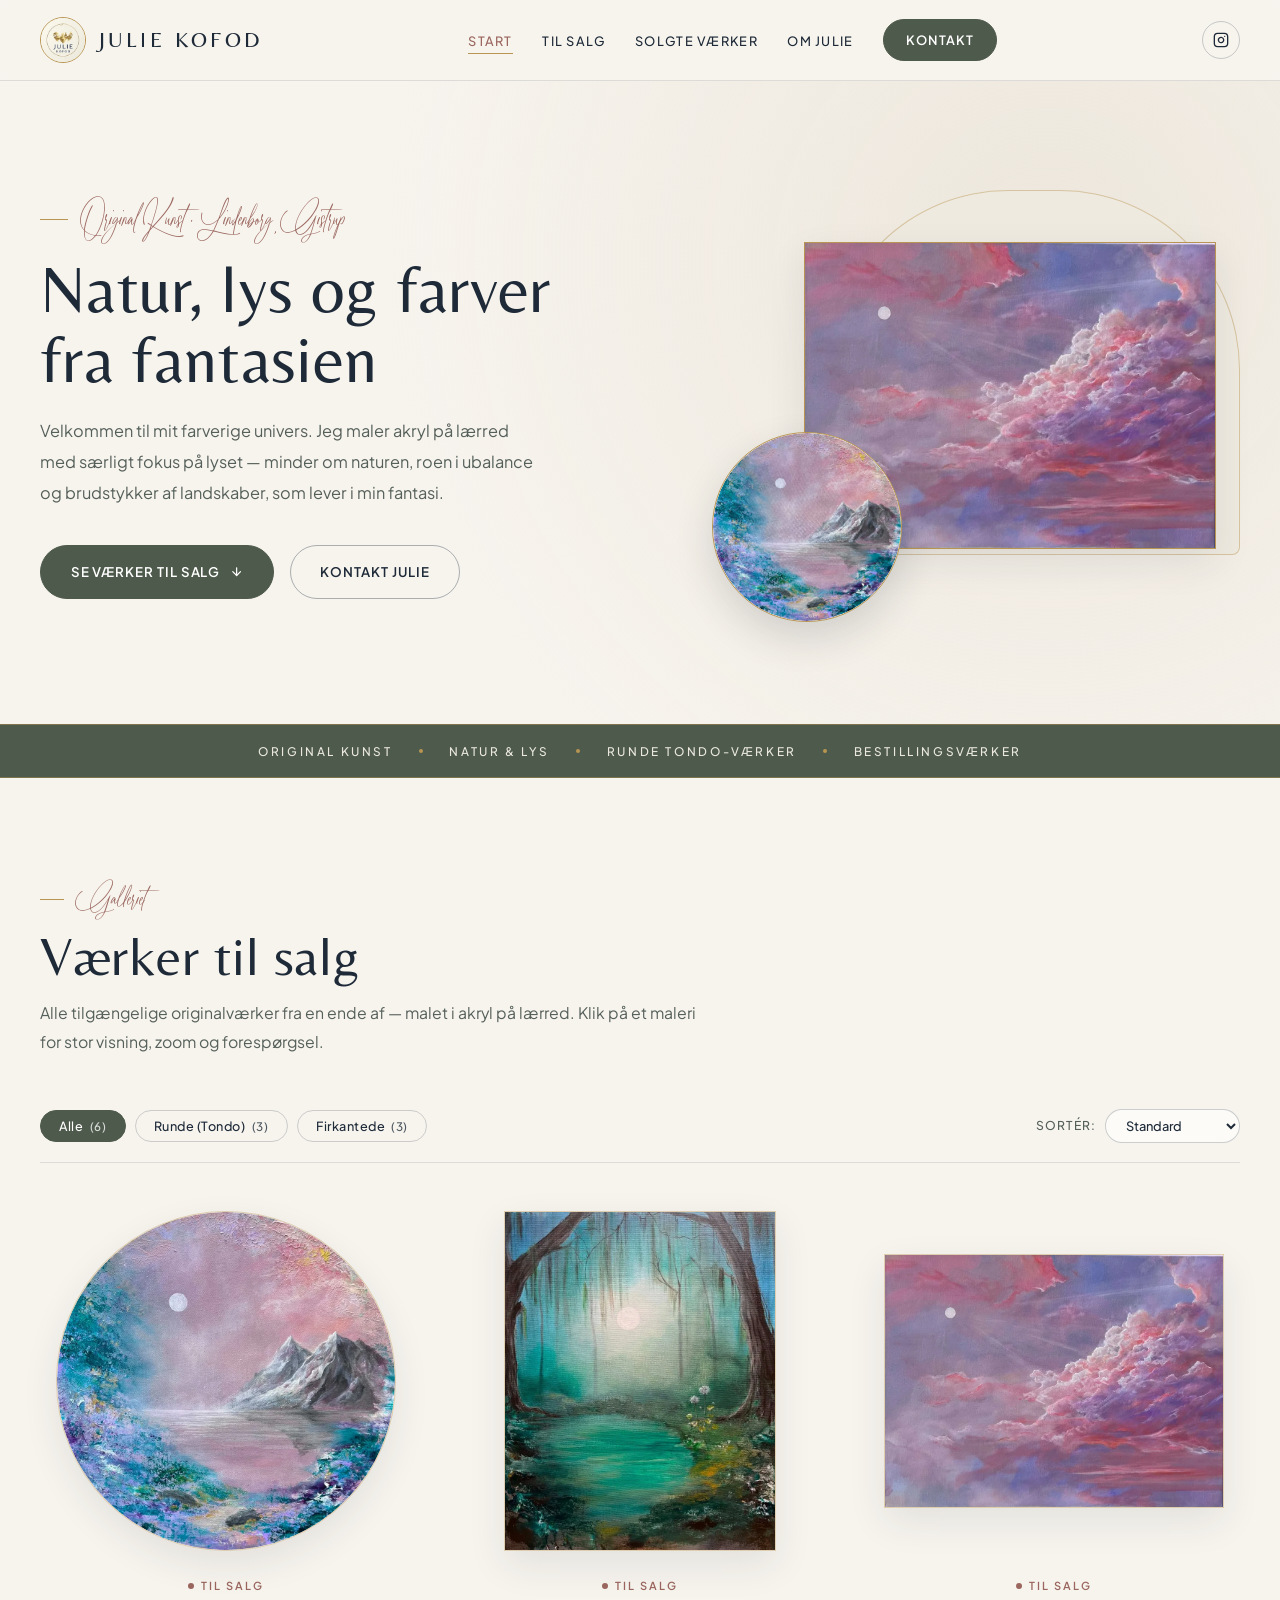
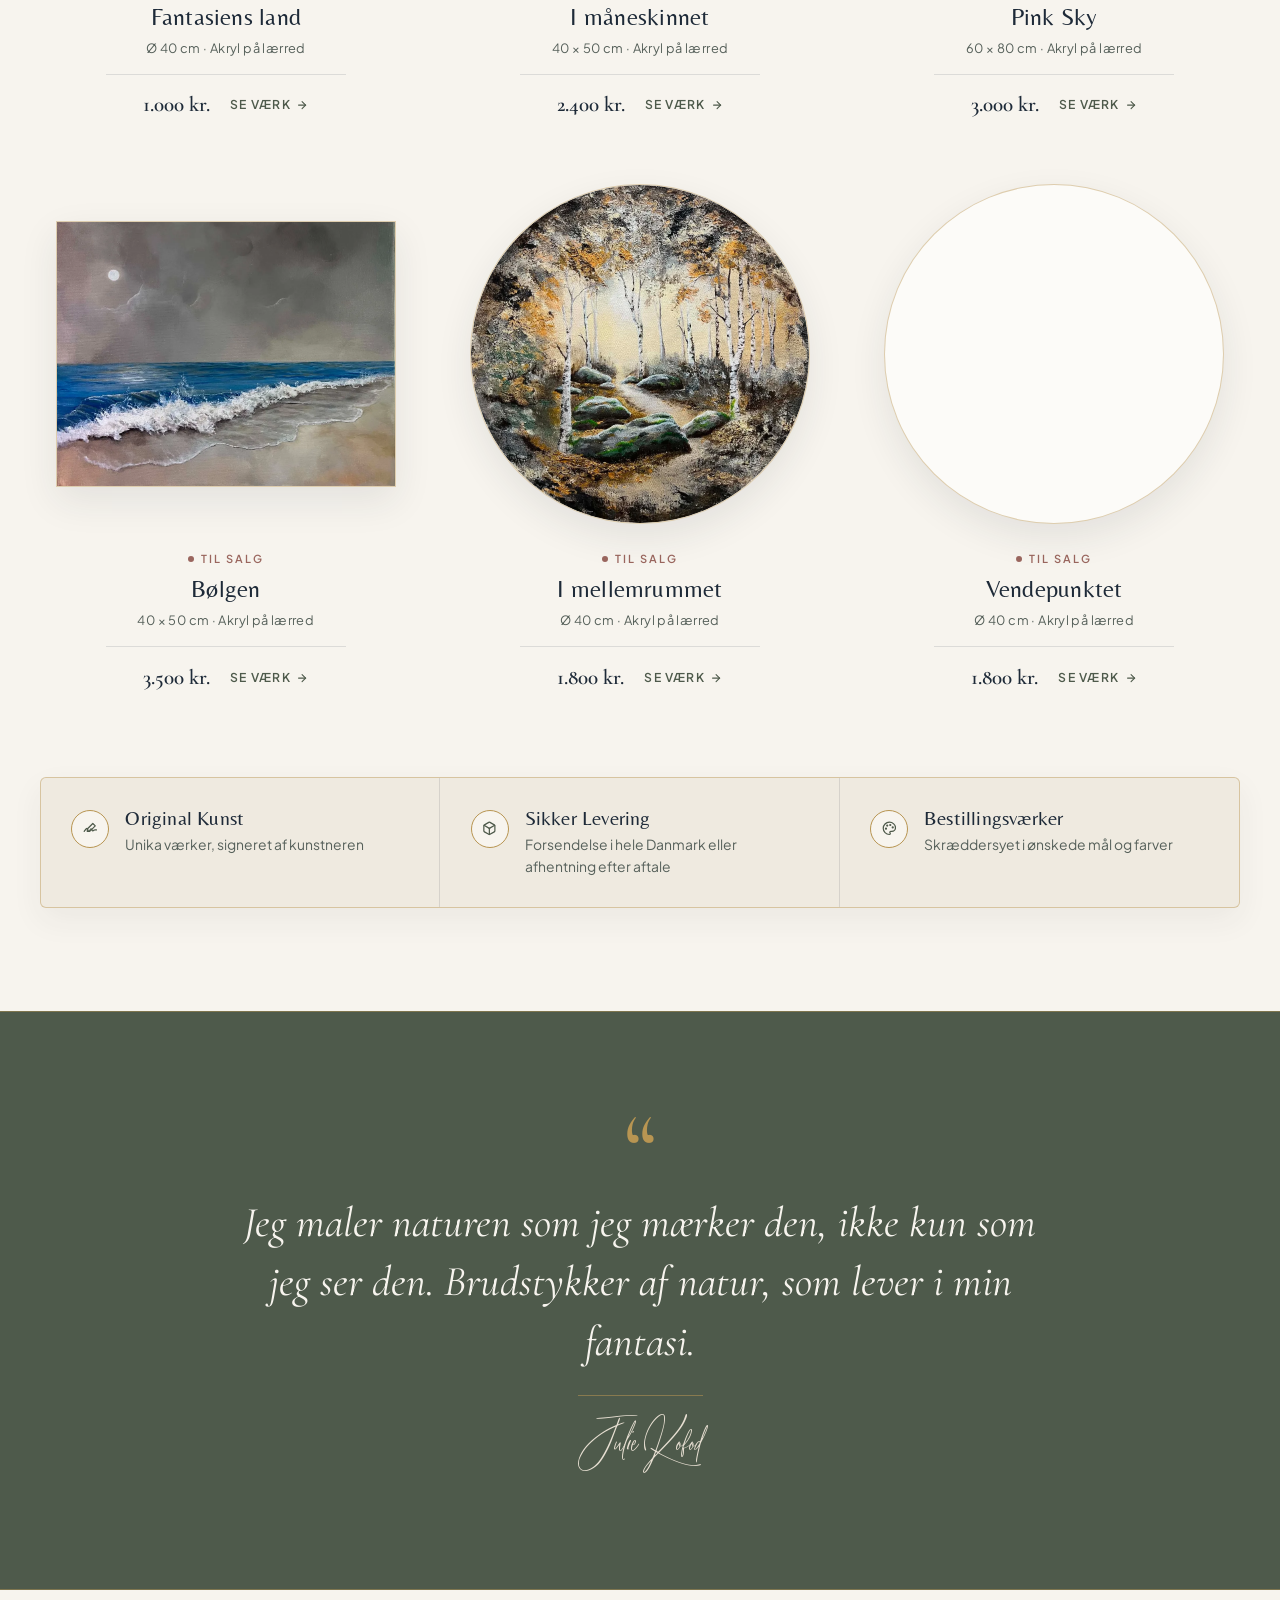
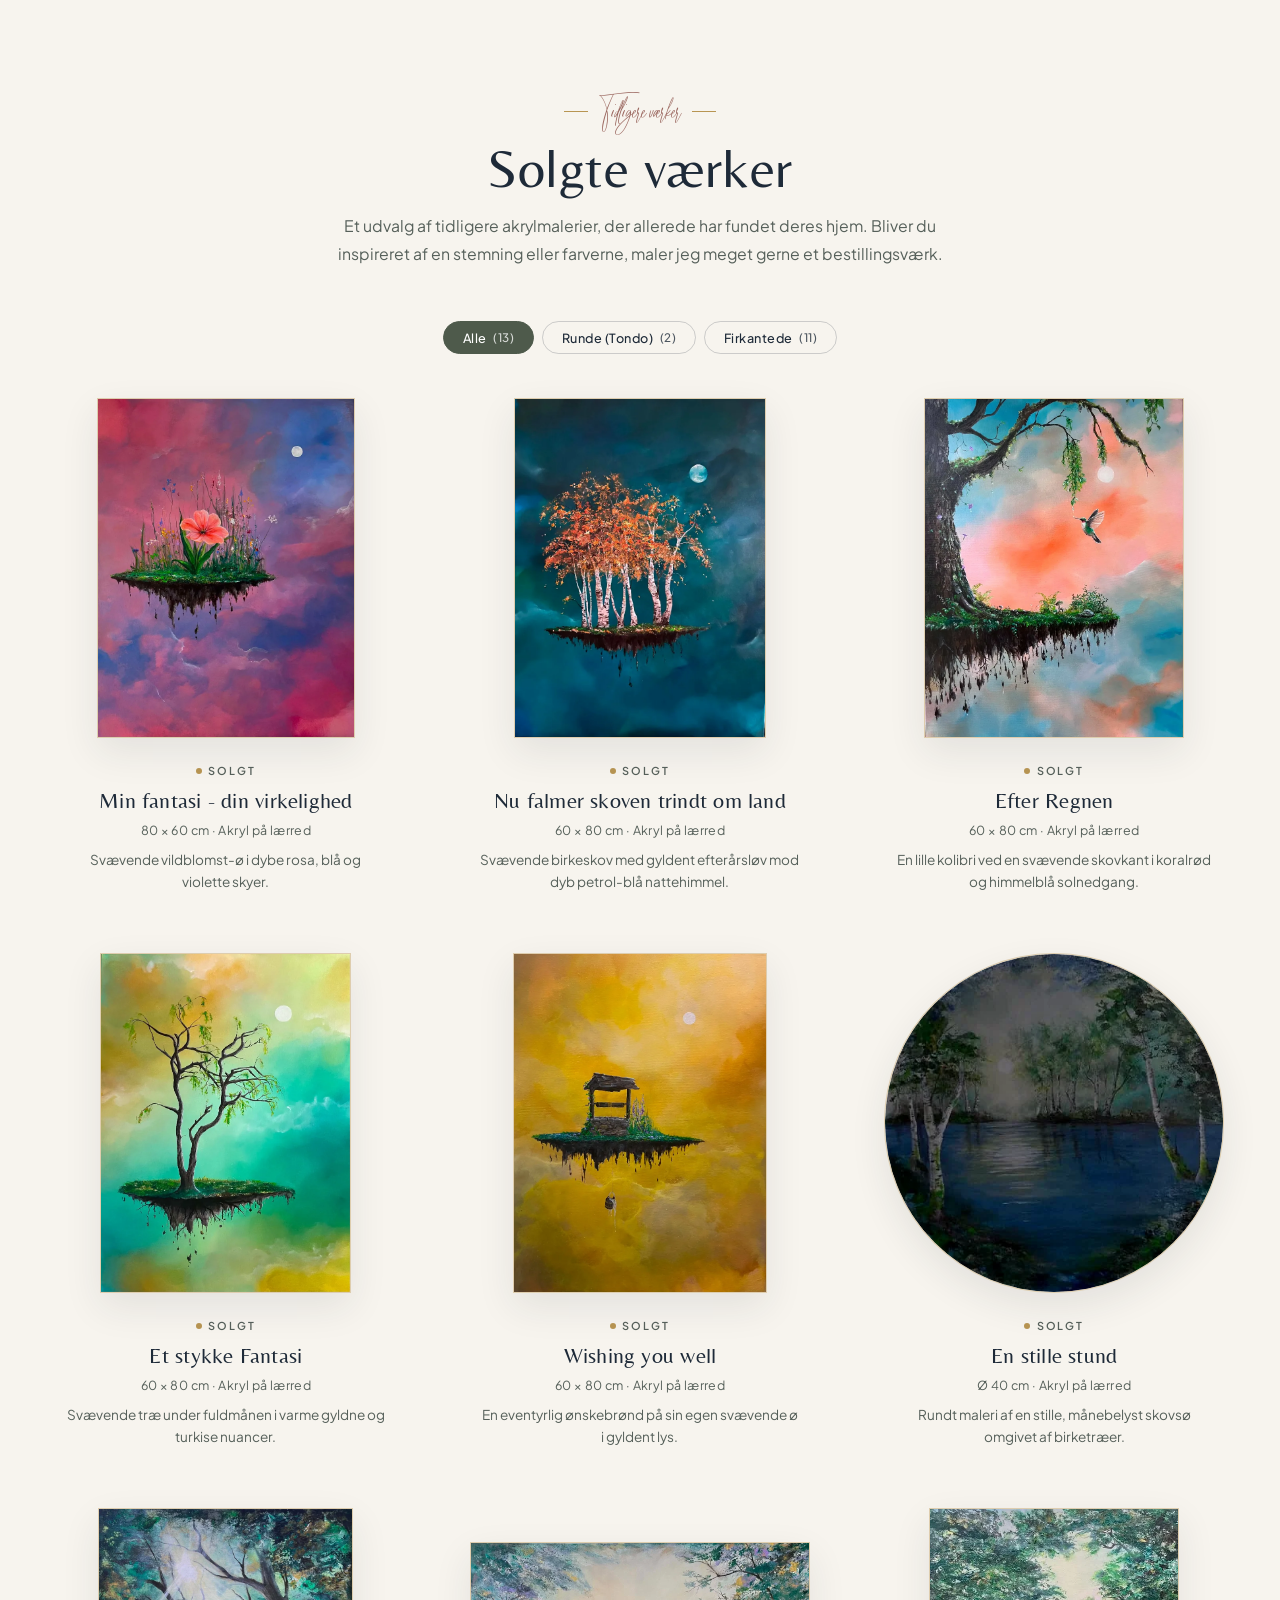
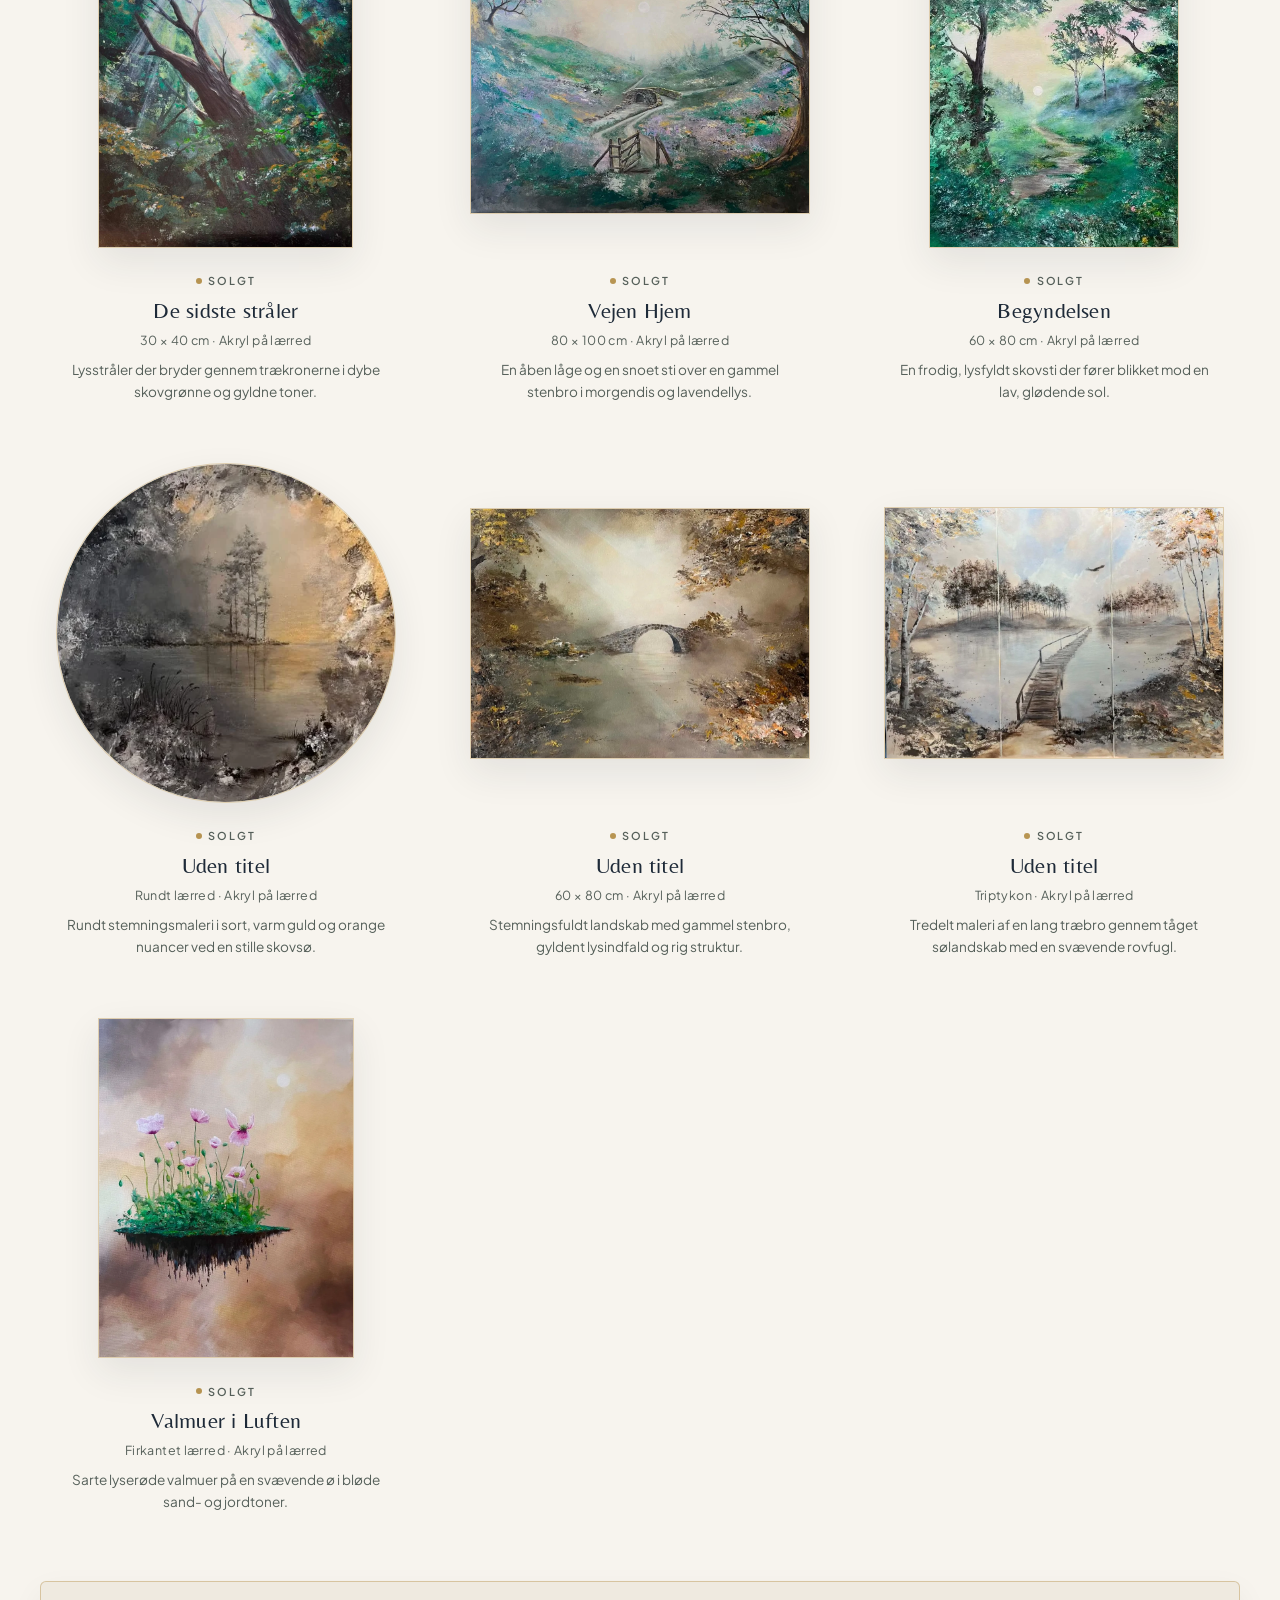
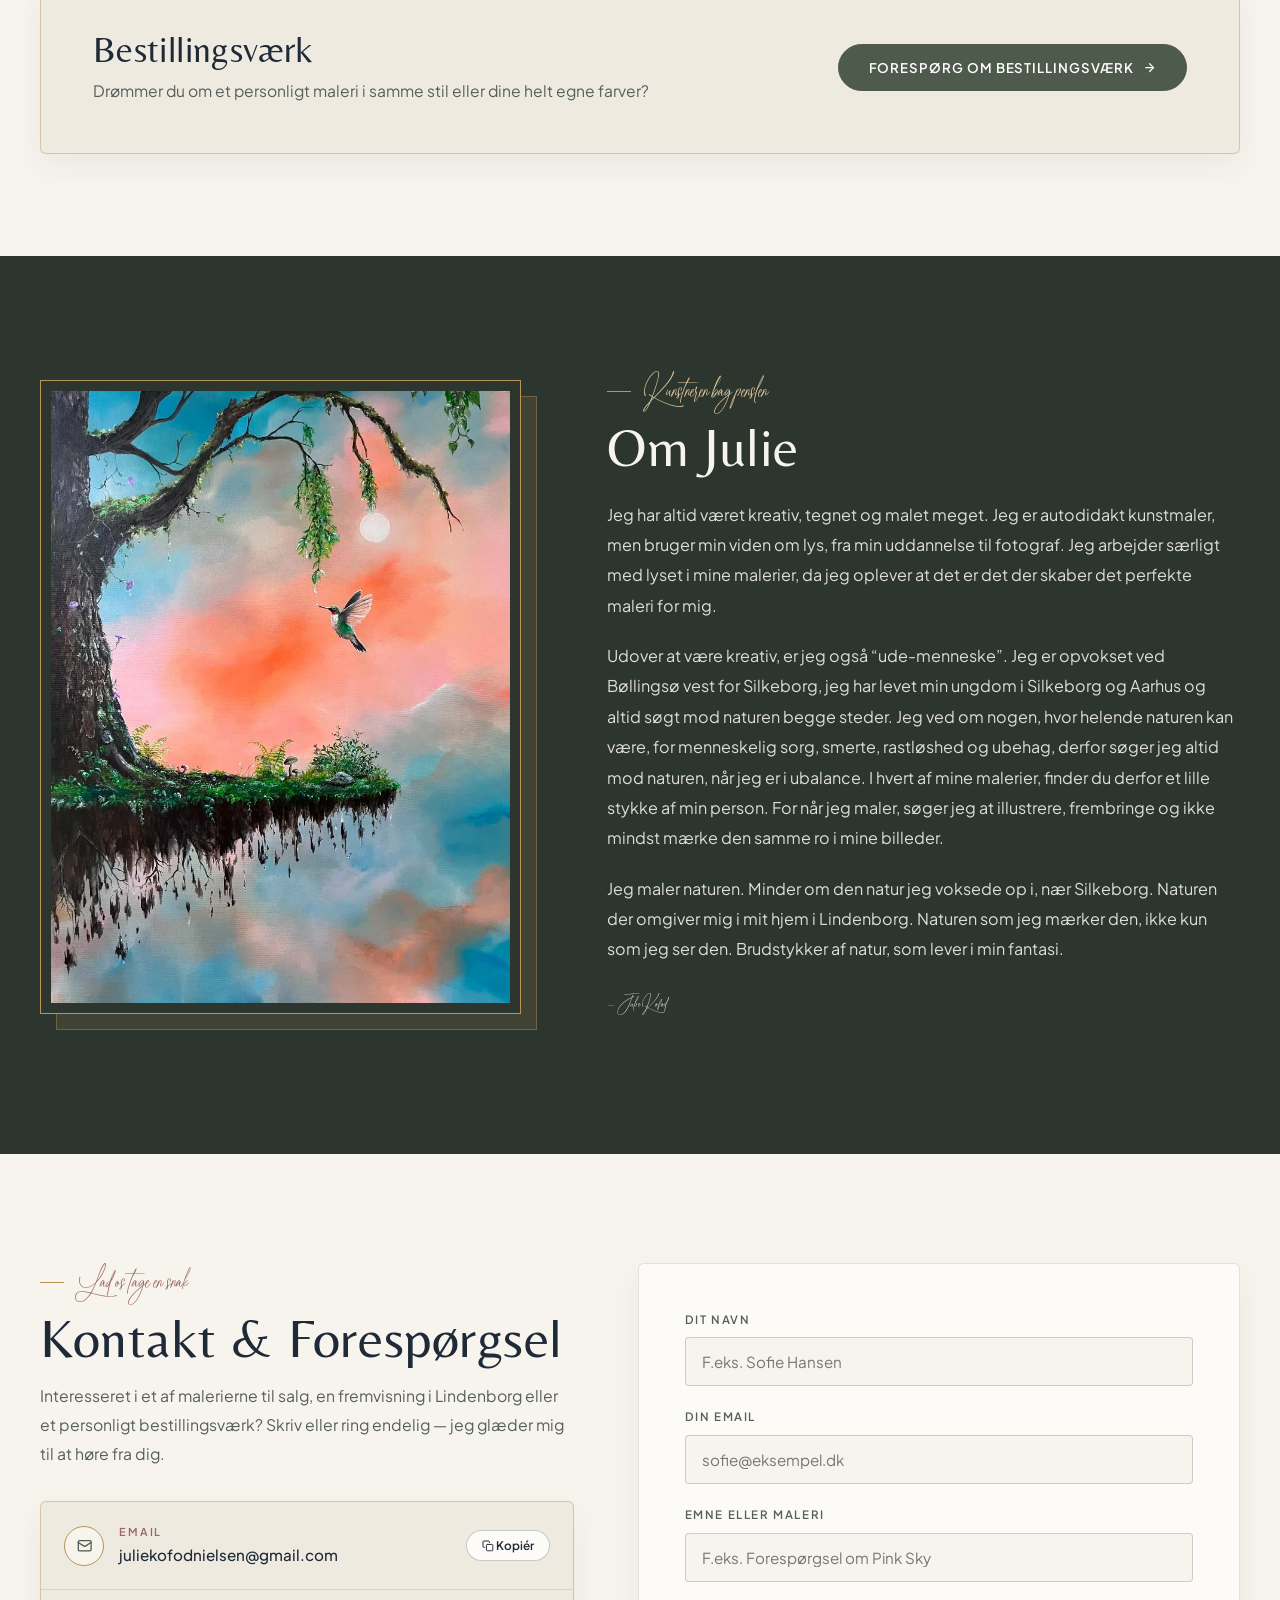
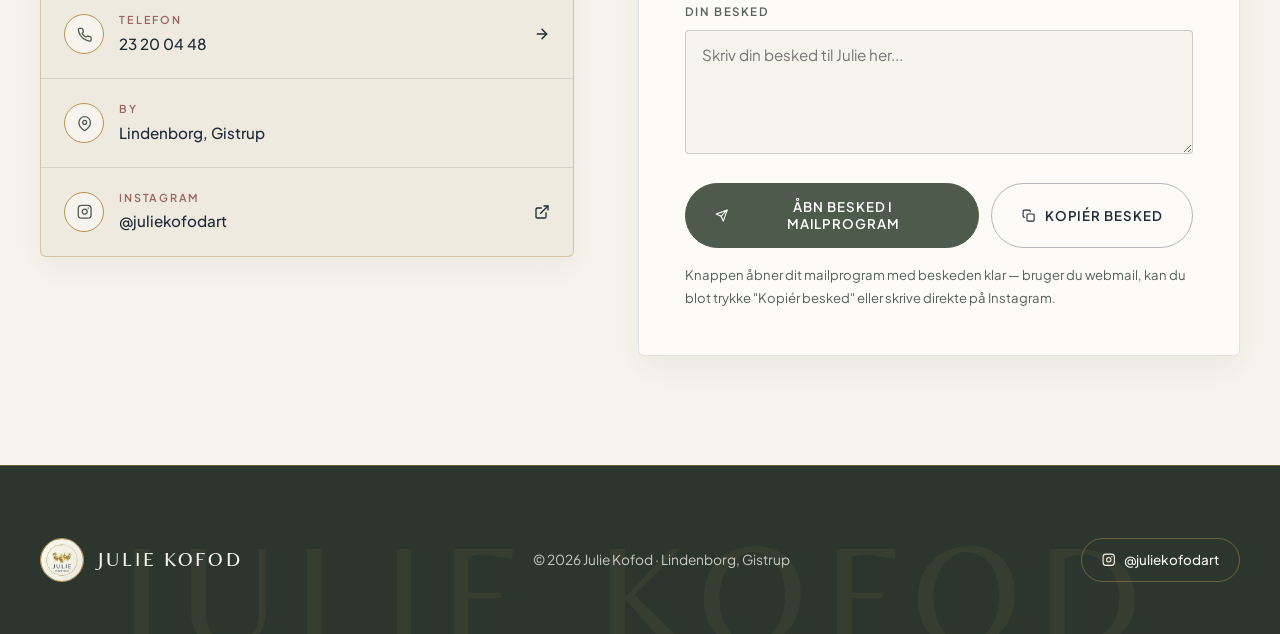
==== commit 68704374: "Redesign website as Nordic Nature Atelier tailored to Julie Kofod's logo, ClaireAmoreth font, moodbo" ====
--- a/index.html
+++ b/index.html
@@ -40,11 +40,11 @@
     }
     </script>
 
-    <!-- Google Fonts: Archivo Black (Pop Art Display), Space Mono (Gallery Metadata/Prices/Buttons), Plus Jakarta Sans (Body Prose) -->
+    <!-- Google Fonts: Belleza (Matches Julie's Logo), Cormorant Garamond (Poetic Accents), Plus Jakarta Sans (Clean Body) -->
     <link rel="preconnect" href="https://fonts.googleapis.com">
     <link rel="preconnect" href="https://fonts.gstatic.com" crossorigin>
     <link
-        href="https://fonts.googleapis.com/css2?family=Archivo+Black&family=Plus+Jakarta+Sans:wght@400;500;600;700&family=Space+Mono:ital,wght@0,400;0,700;1,700&display=swap"
+        href="https://fonts.googleapis.com/css2?family=Belleza&family=Cormorant+Garamond:ital,wght@0,400;0,500;0,600;1,400;1,500&family=Plus+Jakarta+Sans:wght@400;500;600&display=swap"
         rel="stylesheet">
 
     <!-- Stylesheet -->
@@ -241,13 +241,16 @@
             </div>
         </section>
 
-        <!-- Loud 1960s Pop Art Marquee Ticker -->
-        <div class="pop-marquee">
-            <div class="pop-marquee-track">
-                <span><em class="mq-pink">ORIGINAL KUNST</em> &bull; <em class="mq-aqua">STRUKTURMALERIER</em> &bull; <em class="mq-pink">TONDO-SERIE</em> &bull; <em class="mq-aqua">BESTILLINGSVÆRKER</em> &bull;</span>
-                <span aria-hidden="true"><em class="mq-pink">ORIGINAL KUNST</em> &bull; <em class="mq-aqua">STRUKTURMALERIER</em> &bull; <em class="mq-pink">TONDO-SERIE</em> &bull; <em class="mq-aqua">BESTILLINGSVÆRKER</em> &bull;</span>
-                <span aria-hidden="true"><em class="mq-pink">ORIGINAL KUNST</em> &bull; <em class="mq-aqua">STRUKTURMALERIER</em> &bull; <em class="mq-pink">TONDO-SERIE</em> &bull; <em class="mq-aqua">BESTILLINGSVÆRKER</em> &bull;</span>
-                <span aria-hidden="true"><em class="mq-pink">ORIGINAL KUNST</em> &bull; <em class="mq-aqua">STRUKTURMALERIER</em> &bull; <em class="mq-pink">TONDO-SERIE</em> &bull; <em class="mq-aqua">BESTILLINGSVÆRKER</em> &bull;</span>
+        <!-- Calm Poetic Atelier Ribbon -->
+        <div class="pop-marquee" aria-label="Kunstneriske specialer">
+            <div class="container pop-marquee-inner">
+                <span>Original Kunst</span>
+                <span class="ribbon-dot" aria-hidden="true"></span>
+                <span>Natur &amp; Lys</span>
+                <span class="ribbon-dot" aria-hidden="true"></span>
+                <span>Runde Tondo-værker</span>
+                <span class="ribbon-dot" aria-hidden="true"></span>
+                <span>Bestillingsværker</span>
             </div>
         </div>
 
--- a/index.css
+++ b/index.css
@@ -1,60 +1,49 @@
 /* ==========================================================================
-   JULIE KOFOD — RAW 1960s POP ART / SCREENPRINT GALLERY
-   Warhol & Lichtenstein inspired screenprint aesthetic:
-   Warm vintage print paper (#F7F4EB), pure print black ink (#111111),
-   heavy 3px–4px borders, hard 6px 6px 0px shadows, Ben-Day halftone dots,
-   Archivo Black headlines, and Space Mono gallery metadata & controls.
+   JULIE KOFOD — NORDISK NATUR-ATELIER & DRØMMENDE POESI
+   Designet direkte ud fra Julies logo (svævende guld-øer, natblå typografi),
+   hendes egen font (ClaireAmoreth), hendes moodboards (varmt akvarelpapir,
+   mosgrøn, hør, støvet ler, guld) og roen i hendes drømmende naturmalerier.
    ========================================================================== */
 
+@font-face {
+    font-family: 'ClaireAmoreth';
+    src: url('Fonts/ClaireAmoreth-Regular.woff2') format('woff2'),
+         url('Fonts/ClaireAmoreth-Regular.woff') format('woff'),
+         url('Fonts/ClaireAmoreth-Regular.ttf') format('truetype');
+    font-weight: 400;
+    font-style: normal;
+    font-display: swap;
+}
+
 :root {
-    /* Core Print Ink & Paper */
-    --ink: #111111;
-    --bg-gallery: #F7F4EB;
-    --surface-card: #FFFFFF;
-    --surface-mat: #EFECE0;
-
-    /* Artist's Exact Pop Art Palette */
-    --pop-pink: #E9409B;
-    --pop-turquoise: #1CB6BB;
-    --olive-tag: #8B920A;
-    --teal-deep: #024F5B;
-    --plum-luxury: #741353;
-    --aqua-soft: #A0E5E5;
-
-    /* Typography */
-    --font-display: 'Archivo Black', Impact, sans-serif;
-    --font-mono: 'Space Mono', ui-monospace, SFMono-Regular, monospace;
+    /* Organisk Nordisk Natur- & Atelier-palet (WCAG AA-verificeret) */
+    --bg-paper: #F7F4EE;
+    --bg-linen: #EFEAE0;
+    --bg-sand: #E7DFD2;
+    --surface-card: #FCFBF8;
+
+    --ink-navy: #1E2A38;        /* Fra Julies eget logo */
+    --forest-sage: #4E5A4B;     /* Fra moodboardets mos- & skovgrønne */
+    --forest-deep: #2C362F;     /* Dyb rolig skovbund til "Om Julie" & footer */
+    --clay-rose: #9A665E;       /* Støvet ler/rosa fra moodboard & Pink Sky */
+    --gold-warm: #B89552;       /* Guld fra logoets svævende øer & rammering */
+    --gold-soft: rgba(184, 149, 82, 0.45);
+
+    --text-muted: #56605A;
+    --border-soft: rgba(30, 42, 56, 0.12);
+
+    /* Typografi */
+    --font-display: 'Belleza', Georgia, serif;
+    --font-script: 'ClaireAmoreth', 'Cormorant Garamond', Georgia, serif;
+    --font-poetic: 'Cormorant Garamond', Georgia, serif;
     --font-body: 'Plus Jakarta Sans', -apple-system, BlinkMacSystemFont, sans-serif;
 
-    /* Layout & Screenprint Physics */
-    --container: 1240px;
-    --border-ink: 3px solid var(--ink);
-    --shadow-hard: 6px 6px 0px var(--ink);
-    --shadow-press: 3px 3px 0px var(--ink);
-    --ease-snap: cubic-bezier(0.2, 0.9, 0.3, 1);
-}
-
-/* ==========================================================================
-   CSS BEN-DAY HALFTONE DOT UTILITIES
-   ========================================================================== */
-.benday-dots {
-    background-image: radial-gradient(#111111 1.5px, transparent 1.5px);
-    background-size: 10px 10px;
-}
-
-.benday-dots--subtle {
-    background-image: radial-gradient(rgba(17, 17, 17, 0.14) 1.5px, transparent 1.5px);
-    background-size: 10px 10px;
-}
-
-.benday-dots--pink {
-    background-image: radial-gradient(rgba(233, 64, 155, 0.38) 1.5px, transparent 1.5px);
-    background-size: 10px 10px;
-}
-
-.benday-dots--aqua {
-    background-image: radial-gradient(rgba(160, 229, 229, 0.28) 1.5px, transparent 1.5px);
-    background-size: 10px 10px;
+    /* Rum, bevægelse & bløde naturlige skygger */
+    --container: 1200px;
+    --ease-calm: cubic-bezier(0.22, 1, 0.36, 1);
+    --shadow-art: 0 14px 36px rgba(30, 42, 56, 0.09);
+    --shadow-art-hover: 0 24px 50px rgba(30, 42, 56, 0.16);
+    --shadow-soft: 0 12px 32px rgba(44, 54, 47, 0.06);
 }
 
 /* ==========================================================================
@@ -76,15 +65,15 @@
 
 body {
     font-family: var(--font-body);
-    background-color: var(--bg-gallery);
-    color: var(--ink);
-    line-height: 1.68;
+    background-color: var(--bg-paper);
+    color: var(--ink-navy);
+    line-height: 1.78;
     -webkit-font-smoothing: antialiased;
     overflow-x: clip;
 }
 
 section[id] {
-    scroll-margin-top: 86px;
+    scroll-margin-top: 84px;
 }
 
 .skip-link {
@@ -93,15 +82,13 @@
     left: 1rem;
     z-index: 400;
     padding: 0.7rem 1.25rem;
-    background: var(--pop-pink);
-    color: #FFFFFF;
-    font-family: var(--font-mono);
-    font-weight: 700;
-    font-size: 0.85rem;
-    text-transform: uppercase;
-    border: var(--border-ink);
-    box-shadow: 4px 4px 0px var(--ink);
-    transition: top 0.15s ease;
+    background: var(--forest-sage);
+    color: var(--bg-paper);
+    font-size: 0.86rem;
+    font-weight: 600;
+    border-radius: 999px;
+    border: 1px solid var(--gold-warm);
+    transition: top 0.18s ease;
 }
 
 .skip-link:focus {
@@ -112,7 +99,7 @@
 button:focus-visible,
 select:focus-visible,
 [tabindex]:focus-visible {
-    outline: 3px solid var(--pop-pink);
+    outline: 2px solid var(--clay-rose);
     outline-offset: 3px;
 }
 
@@ -149,17 +136,16 @@
 h1, h2, h3, .display-font {
     font-family: var(--font-display);
     font-weight: 400;
-    text-transform: uppercase;
-    letter-spacing: -0.025em;
-    line-height: 1.02;
+    letter-spacing: 0.01em;
+    line-height: 1.12;
 }
 
 /* ==========================================================================
-   SECTION HEADERS
+   SECTION HEADERS — POETISK RO & LUFT
    ========================================================================== */
 .section-header {
-    max-width: 760px;
-    margin-bottom: 3rem;
+    max-width: 660px;
+    margin-bottom: 3.25rem;
 }
 
 .section-header.centered {
@@ -168,173 +154,186 @@
 }
 
 .eyebrow {
+    display: inline-flex;
+    align-items: center;
+    gap: 0.7rem;
+    font-family: var(--font-script);
+    font-size: 1.85rem;
+    line-height: 1.1;
+    color: var(--clay-rose);
+    margin-bottom: 0.6rem;
+}
+
+.eyebrow::before {
+    content: "";
     display: inline-block;
-    font-family: var(--font-mono);
-    font-size: 0.76rem;
-    font-weight: 700;
-    letter-spacing: 0.12em;
-    text-transform: uppercase;
-    padding: 0.32rem 0.85rem;
-    background: var(--aqua-soft);
-    background-image: radial-gradient(rgba(17, 17, 17, 0.14) 1.5px, transparent 1.5px);
-    background-size: 10px 10px;
-    color: var(--ink);
-    border: var(--border-ink);
-    box-shadow: 4px 4px 0px var(--ink);
-    margin-bottom: 1rem;
+    width: 24px;
+    height: 1px;
+    background: var(--gold-warm);
+}
+
+.section-header.centered .eyebrow::after {
+    content: "";
+    display: inline-block;
+    width: 24px;
+    height: 1px;
+    background: var(--gold-warm);
 }
 
 .section-title {
-    font-size: clamp(2.25rem, 4.8vw, 3.85rem);
-    color: var(--ink);
-    margin-bottom: 0.9rem;
+    font-size: clamp(2.2rem, 4.2vw, 3.4rem);
+    color: var(--ink-navy);
+    margin-bottom: 0.85rem;
 }
 
 .section-intro {
-    font-size: 1rem;
-    color: #262626;
-    line-height: 1.72;
+    font-size: 0.99rem;
+    color: var(--text-muted);
+    line-height: 1.82;
 }
 
 /* ==========================================================================
-   MECHANICAL SCREENPRINT BUTTONS (3px INK + 6px HARD SHADOW + PRESS CLICK)
+   BLØDE, ORGANISKE KNAPPER
    ========================================================================== */
 .btn {
     display: inline-flex;
     align-items: center;
     justify-content: center;
     gap: 0.6rem;
-    padding: 0.88rem 1.65rem;
-    border-radius: 0;
-    font-family: var(--font-mono);
-    font-size: 0.84rem;
-    font-weight: 700;
-    letter-spacing: 0.04em;
+    padding: 0.88rem 1.85rem;
+    border-radius: 999px;
+    font-family: var(--font-body);
+    font-size: 0.83rem;
+    font-weight: 600;
+    letter-spacing: 0.07em;
     text-transform: uppercase;
-    border: var(--border-ink);
-    box-shadow: var(--shadow-hard);
-    transition: transform 0.12s var(--ease-snap), box-shadow 0.12s var(--ease-snap), background-color 0.15s ease, color 0.15s ease;
+    border: 1px solid transparent;
+    transition: transform 0.25s var(--ease-calm), box-shadow 0.25s var(--ease-calm), background-color 0.22s ease, color 0.22s ease, border-color 0.22s ease;
 }
 
 .btn:hover {
-    transform: translate(3px, 3px);
-    box-shadow: var(--shadow-press);
+    transform: translateY(-2px);
+    box-shadow: 0 10px 24px rgba(44, 54, 47, 0.14);
 }
 
 .btn:active {
-    transform: translate(6px, 6px);
-    box-shadow: 0px 0px 0px var(--ink);
+    transform: translateY(0);
 }
 
 .btn-pink {
-    background: var(--pop-pink);
+    background: var(--forest-sage);
     color: #FFFFFF;
+    border-color: var(--forest-sage);
 }
 
 .btn-pink:hover {
-    background: var(--plum-luxury);
+    background: var(--forest-deep);
+    border-color: var(--forest-deep);
     color: #FFFFFF;
 }
 
 .btn-aqua {
-    background: var(--aqua-soft);
-    color: var(--ink);
+    background: transparent;
+    color: var(--ink-navy);
+    border: 1px solid rgba(30, 42, 56, 0.35);
 }
 
 .btn-aqua:hover {
-    background: var(--pop-turquoise);
-    color: var(--ink);
+    background: var(--bg-linen);
+    border-color: var(--gold-warm);
+    color: var(--ink-navy);
 }
 
 .btn-outline-teal {
-    background: var(--surface-card);
-    color: var(--ink);
-    border: var(--border-ink);
-    box-shadow: var(--shadow-hard);
+    background: transparent;
+    color: var(--ink-navy);
+    border: 1px solid rgba(30, 42, 56, 0.32);
 }
 
 .btn-outline-teal:hover {
-    background: var(--aqua-soft);
-    color: var(--ink);
+    background: var(--forest-sage);
+    border-color: var(--forest-sage);
+    color: #FFFFFF;
 }
 
 /* ==========================================================================
-   STICKY NAVBAR — #F7F4EB + 4px SOLID #111111 BORDER + LOUD PINK KONTAKT CTA
+   STICKY HEADER — LUFTIGT AKVARELPAPIR & SLANK LOGO-TYPOGRAFI
    ========================================================================== */
 .site-header {
     position: sticky;
     top: 0;
     z-index: 100;
-    background: var(--bg-gallery);
-    border-bottom: 4px solid var(--ink);
+    background: rgba(247, 244, 238, 0.92);
+    backdrop-filter: blur(14px);
+    -webkit-backdrop-filter: blur(14px);
+    border-bottom: 1px solid var(--border-soft);
 }
 
 .nav-bar {
     display: flex;
     align-items: center;
     justify-content: space-between;
-    height: 82px;
+    height: 80px;
     gap: 1.5rem;
 }
 
 .brand-link {
     display: inline-flex;
     align-items: center;
-    gap: 0.85rem;
+    gap: 0.8rem;
     min-width: 0;
 }
 
 .brand-logo-thumb {
-    width: 48px;
-    height: 48px;
+    width: 46px;
+    height: 46px;
     border-radius: 50%;
     object-fit: cover;
-    border: 3px solid var(--ink);
-    background: var(--surface-card);
+    border: 1px solid var(--gold-warm);
+    background: var(--bg-paper);
     flex-shrink: 0;
 }
 
 .brand-wordmark {
     font-family: var(--font-display);
-    font-size: clamp(1rem, 3.6vw, 1.38rem);
-    letter-spacing: -0.02em;
+    font-size: clamp(1.05rem, 3.6vw, 1.38rem);
+    letter-spacing: 0.16em;
     text-transform: uppercase;
     white-space: nowrap;
-    color: var(--ink);
+    color: var(--ink-navy);
 }
 
 .nav-links {
     display: flex;
     align-items: center;
     list-style: none;
-    gap: 1.5rem;
+    gap: 1.85rem;
 }
 
 .nav-links a {
-    font-family: var(--font-mono);
-    font-size: 0.82rem;
-    font-weight: 700;
+    font-size: 0.8rem;
+    font-weight: 500;
+    letter-spacing: 0.1em;
     text-transform: uppercase;
-    letter-spacing: 0.04em;
-    color: var(--ink);
+    color: var(--ink-navy);
     position: relative;
-    transition: color 0.15s ease;
+    transition: color 0.2s ease;
 }
 
 .nav-links a:not(.nav-kontakt-pill)::after {
     content: "";
     position: absolute;
     left: 0;
-    bottom: -4px;
+    bottom: -5px;
     width: 0;
-    height: 3px;
-    background: var(--pop-pink);
-    transition: width 0.18s var(--ease-snap);
+    height: 1px;
+    background: var(--gold-warm);
+    transition: width 0.28s var(--ease-calm);
 }
 
 .nav-links a:not(.nav-kontakt-pill):hover,
 .nav-links a:not(.nav-kontakt-pill).is-active {
-    color: var(--plum-luxury);
+    color: var(--clay-rose);
 }
 
 .nav-links a:not(.nav-kontakt-pill):hover::after,
@@ -342,66 +341,59 @@
     width: 100%;
 }
 
-/* Loud #E9409B Kontakt CTA with 3px #111111 border & hard shadow */
 .nav-links a.nav-kontakt-pill {
     display: inline-flex;
     align-items: center;
-    padding: 0.52rem 1.25rem;
-    border-radius: 0;
-    background: var(--pop-pink);
+    padding: 0.54rem 1.35rem;
+    border-radius: 999px;
+    background: var(--forest-sage);
     color: #FFFFFF;
-    font-weight: 700;
-    border: var(--border-ink);
-    box-shadow: var(--shadow-hard);
-    transition: transform 0.12s var(--ease-snap), box-shadow 0.12s var(--ease-snap), background-color 0.15s ease;
+    font-weight: 600;
+    border: 1px solid var(--forest-sage);
+    transition: background-color 0.22s ease, transform 0.22s var(--ease-calm), box-shadow 0.22s ease;
 }
 
 .nav-links a.nav-kontakt-pill:hover,
 .nav-links a.nav-kontakt-pill.is-active {
-    transform: translate(3px, 3px);
-    box-shadow: var(--shadow-press);
-    background: var(--plum-luxury);
+    background: var(--clay-rose);
+    border-color: var(--clay-rose);
     color: #FFFFFF;
-}
-
-.nav-links a.nav-kontakt-pill:active {
-    transform: translate(6px, 6px);
-    box-shadow: 0px 0px 0px var(--ink);
+    transform: translateY(-1px);
+    box-shadow: 0 6px 16px rgba(154, 102, 94, 0.22);
 }
 
 .nav-instagram {
     display: inline-flex;
     align-items: center;
     justify-content: center;
-    width: 42px;
-    height: 42px;
-    border-radius: 0;
-    border: var(--border-ink);
-    background: var(--aqua-soft);
-    color: var(--ink);
-    font-size: 1.05rem;
-    box-shadow: 4px 4px 0px var(--ink);
-    transition: transform 0.12s var(--ease-snap), box-shadow 0.12s var(--ease-snap), background-color 0.15s ease;
+    width: 38px;
+    height: 38px;
+    border-radius: 50%;
+    border: 1px solid rgba(30, 42, 56, 0.22);
+    background: transparent;
+    color: var(--ink-navy);
+    font-size: 1rem;
+    transition: background-color 0.2s ease, color 0.2s ease, border-color 0.2s ease, transform 0.2s ease;
 }
 
 .nav-instagram:hover {
-    background: var(--pop-turquoise);
-    transform: translate(2px, 2px);
-    box-shadow: 2px 2px 0px var(--ink);
+    background: var(--forest-sage);
+    border-color: var(--forest-sage);
+    color: #FFFFFF;
+    transform: translateY(-2px);
 }
 
 .mobile-menu-toggle {
     display: none;
     align-items: center;
     justify-content: center;
-    width: 44px;
-    height: 44px;
-    border-radius: 0;
-    border: var(--border-ink);
-    background: var(--aqua-soft);
-    color: var(--ink);
-    font-size: 1.15rem;
-    box-shadow: 4px 4px 0px var(--ink);
+    width: 40px;
+    height: 40px;
+    border-radius: 50%;
+    border: 1px solid rgba(30, 42, 56, 0.28);
+    background: transparent;
+    color: var(--ink-navy);
+    font-size: 1.1rem;
     flex-shrink: 0;
 }
 
@@ -410,11 +402,12 @@
     position: fixed;
     inset: 0;
     z-index: 200;
-    background: rgba(17, 17, 17, 0.65);
+    background: rgba(30, 42, 56, 0.42);
+    backdrop-filter: blur(6px);
     overflow: hidden;
     opacity: 0;
     pointer-events: none;
-    transition: opacity 0.2s ease;
+    transition: opacity 0.25s ease;
 }
 
 .mobile-drawer.open {
@@ -426,17 +419,17 @@
     position: absolute;
     top: 0;
     right: 0;
-    width: min(320px, 85vw);
+    width: min(320px, 84vw);
     height: 100%;
-    background: var(--bg-gallery);
-    color: var(--ink);
-    border-left: 4px solid var(--ink);
+    background: var(--bg-paper);
+    color: var(--ink-navy);
+    border-left: 1px solid var(--gold-soft);
     padding: 2rem;
     display: flex;
     flex-direction: column;
     gap: 2rem;
     transform: translateX(100%);
-    transition: transform 0.24s var(--ease-snap);
+    transition: transform 0.3s var(--ease-calm);
 }
 
 .mobile-drawer.open .mobile-drawer-panel {
@@ -450,14 +443,13 @@
 }
 
 .mobile-drawer-close {
-    width: 42px;
-    height: 42px;
-    border-radius: 0;
-    border: var(--border-ink);
-    background: var(--pop-pink);
-    color: #FFFFFF;
+    width: 40px;
+    height: 40px;
+    border-radius: 50%;
+    border: 1px solid rgba(30, 42, 56, 0.25);
+    background: var(--bg-linen);
+    color: var(--ink-navy);
     font-size: 1.1rem;
-    box-shadow: 3px 3px 0px var(--ink);
 }
 
 .mobile-drawer-links {
@@ -469,117 +461,115 @@
 
 .mobile-drawer-links a {
     font-family: var(--font-display);
-    font-size: 1.65rem;
-    text-transform: uppercase;
-    color: var(--ink);
+    font-size: 1.55rem;
+    letter-spacing: 0.04em;
+    color: var(--ink-navy);
     display: block;
-    transition: color 0.15s ease, transform 0.15s ease;
+    transition: color 0.2s ease;
 }
 
 .mobile-drawer-links a:hover {
-    color: var(--pop-pink);
-    transform: translateX(4px);
+    color: var(--clay-rose);
 }
 
 /* ==========================================================================
-   HERO SECTION (#start) — LOUD 1960s SCREENPRINT COLLAGE + BEN-DAY HALFTONE
+   HERO (#start) — DRØMMENDE RO, ORGANISK LYS & SVÆVENDE VÆRKER
    ========================================================================== */
 .hero-section {
     position: relative;
-    background: var(--bg-gallery);
-    color: var(--ink);
-    padding: clamp(3.75rem, 7.5vw, 6.25rem) 0 clamp(4.25rem, 8vw, 6.75rem);
+    background: radial-gradient(circle at 82% 28%, rgba(231, 223, 210, 0.65) 0%, rgba(247, 244, 238, 0) 58%), var(--bg-paper);
+    color: var(--ink-navy);
+    padding: clamp(4rem, 7.5vw, 6.5rem) 0 clamp(4.5rem, 8vw, 7rem);
     overflow: hidden;
 }
 
 .hero-grid {
     display: grid;
-    grid-template-columns: 1.1fr 0.9fr;
-    align-items: center;
-    gap: clamp(2.75rem, 5.5vw, 5rem);
+    grid-template-columns: 1.06fr 0.94fr;
+    align-items: center;
+    gap: clamp(3rem, 6vw, 5.5rem);
 }
 
 .hero-eyebrow {
+    display: inline-flex;
+    align-items: center;
+    gap: 0.75rem;
+    font-family: var(--font-script);
+    font-size: 1.9rem;
+    line-height: 1.15;
+    color: var(--clay-rose);
+    margin-bottom: 1.05rem;
+}
+
+.hero-eyebrow::before {
+    content: "";
     display: inline-block;
-    font-family: var(--font-mono);
-    font-size: 0.76rem;
-    font-weight: 700;
-    letter-spacing: 0.1em;
-    text-transform: uppercase;
-    padding: 0.42rem 0.95rem;
-    background: var(--olive-tag);
-    background-image: radial-gradient(rgba(17, 17, 17, 0.22) 1.5px, transparent 1.5px);
-    background-size: 10px 10px;
-    color: #FFFFFF;
-    border: var(--border-ink);
-    box-shadow: 4px 4px 0px var(--ink);
-    margin-bottom: 1.45rem;
+    width: 28px;
+    height: 1px;
+    background: var(--gold-warm);
 }
 
 .hero-title {
-    font-size: clamp(2.85rem, 5.6vw, 4.9rem);
-    color: var(--ink);
-    letter-spacing: -0.03em;
-    line-height: 0.98;
-    margin-bottom: 1.45rem;
+    font-size: clamp(2.8rem, 5.2vw, 4.45rem);
+    color: var(--ink-navy);
+    letter-spacing: 0.005em;
+    line-height: 1.06;
+    margin-bottom: 1.35rem;
 }
 
 .hero-text {
-    font-size: 1.03rem;
-    color: #222222;
-    max-width: 500px;
-    margin-bottom: 2.25rem;
-    line-height: 1.75;
+    font-size: 1.02rem;
+    color: var(--text-muted);
+    max-width: 495px;
+    margin-bottom: 2.3rem;
+    line-height: 1.88;
 }
 
 .hero-actions {
     display: flex;
     flex-wrap: wrap;
-    gap: 1.1rem;
-    align-items: center;
-}
-
-/* Screenprint Collage Stage with #A0E5E5 Ben-Day Halftone Background Panel */
+    gap: 1rem;
+    align-items: center;
+}
+
+/* Organisk værk-komposition over et blødt, varmt hør-panel */
 .hero-visual {
     position: relative;
     display: flex;
     justify-content: flex-end;
     align-items: center;
-    min-height: 460px;
-    padding: 2.5rem 2rem 3rem 2.5rem;
+    min-height: 445px;
+    padding: 2.25rem 1.5rem 2.75rem 2.25rem;
 }
 
 .hero-visual::before {
     content: "";
     position: absolute;
-    inset: 0.75rem 0.5rem 1.25rem 1.75rem;
-    background-color: var(--aqua-soft);
-    background-image: radial-gradient(#111111 1.5px, transparent 1.5px);
-    background-size: 10px 10px;
-    border: 4px solid var(--ink);
-    box-shadow: 8px 8px 0px var(--ink);
+    top: 3%;
+    right: 0;
+    width: 78%;
+    height: 82%;
+    background: var(--bg-linen);
+    border: 1px solid var(--gold-soft);
+    border-radius: 180px 180px 8px 8px;
     z-index: 0;
 }
 
-.hero-visual::after {
-    content: none;
-}
-
 .hero-frame-main {
-    width: min(410px, 86%);
+    width: min(415px, 88%);
     background: var(--surface-card);
     padding: 0;
-    border: 4px solid var(--ink);
-    box-shadow: 10px 10px 0px var(--pop-pink);
+    border: 1px solid var(--gold-warm);
+    box-shadow: var(--shadow-art);
     position: relative;
     z-index: 1;
     cursor: pointer;
-    transition: transform 0.14s var(--ease-snap), box-shadow 0.14s var(--ease-snap);
+    transition: transform 0.38s var(--ease-calm), box-shadow 0.38s var(--ease-calm);
 }
 
 .hero-frame-main:hover {
-    transform: translate(3px, 3px);
-    box-shadow: 7px 7px 0px var(--pop-pink);
+    transform: translateY(-5px);
+    box-shadow: var(--shadow-art-hover);
 }
 
 .hero-frame-main img {
@@ -592,25 +582,25 @@
     position: absolute;
     bottom: 0;
     left: 0;
-    width: clamp(160px, 37%, 212px);
+    width: clamp(160px, 36%, 210px);
     aspect-ratio: 1 / 1;
     border-radius: 50%;
-    background: var(--bg-gallery);
+    background: var(--bg-paper);
     padding: 0;
-    border: 4px solid var(--ink);
-    box-shadow: 10px 10px 0px var(--pop-turquoise);
+    border: 1.5px solid var(--gold-warm);
+    box-shadow: 0 16px 38px rgba(30, 42, 56, 0.16);
     z-index: 2;
     cursor: pointer;
     display: flex;
     align-items: center;
     justify-content: center;
     overflow: hidden;
-    transition: transform 0.14s var(--ease-snap), box-shadow 0.14s var(--ease-snap);
+    transition: transform 0.38s var(--ease-calm), box-shadow 0.38s var(--ease-calm);
 }
 
 .hero-frame-round:hover {
-    transform: translate(3px, 3px);
-    box-shadow: 7px 7px 0px var(--pop-turquoise);
+    transform: translateY(-5px);
+    box-shadow: var(--shadow-art-hover);
 }
 
 .hero-frame-round img {
@@ -620,73 +610,48 @@
     object-fit: cover;
 }
 
-/* Loud 1960s Screenprint Marquee Ticker (#111111 + #E9409B & #A0E5E5 Archivo Black) */
+/* Stille, poetisk natur-atelier bånd */
 .pop-marquee {
     width: 100%;
-    overflow: hidden;
-    background: var(--ink);
-    color: var(--bg-gallery);
-    border-top: 4px solid var(--ink);
-    border-bottom: 4px solid var(--ink);
-    box-shadow: inset 0 3px 0 var(--pop-pink), inset 0 -3px 0 var(--aqua-soft);
+    background: var(--forest-sage);
+    color: var(--bg-paper);
+    border-top: 1px solid var(--gold-soft);
+    border-bottom: 1px solid var(--gold-soft);
     padding: 0.95rem 0;
 }
 
-.pop-marquee-track {
-    display: flex;
-    width: max-content;
-    animation: pop-marquee-scroll 28s linear infinite;
-}
-
-.pop-marquee:hover .pop-marquee-track {
-    animation-play-state: paused;
-}
-
-.pop-marquee-track span {
-    font-family: var(--font-display);
-    font-size: 1.05rem;
-    letter-spacing: 0.08em;
+.pop-marquee-inner {
+    display: flex;
+    align-items: center;
+    justify-content: center;
+    flex-wrap: wrap;
+    gap: 0.85rem 1.65rem;
+    font-size: 0.74rem;
+    font-weight: 500;
+    letter-spacing: 0.22em;
     text-transform: uppercase;
-    white-space: nowrap;
-    padding-right: 1.75rem;
-    color: var(--bg-gallery);
-}
-
-.pop-marquee-track em {
-    font-style: normal;
-}
-
-.pop-marquee-track .mq-pink {
-    color: var(--pop-pink);
-}
-
-.pop-marquee-track .mq-aqua {
-    color: var(--aqua-soft);
-}
-
-@keyframes pop-marquee-scroll {
-    0% { transform: translateX(0); }
-    100% { transform: translateX(-50%); }
-}
-
-@media (prefers-reduced-motion: reduce) {
-    .pop-marquee-track {
-        animation: none;
-    }
+    color: rgba(247, 244, 238, 0.92);
+}
+
+.ribbon-dot {
+    width: 4px;
+    height: 4px;
+    border-radius: 50%;
+    background: var(--gold-warm);
 }
 
 /* ==========================================================================
-   GALLERY FILTERS & SORT CONTROLS
+   GALLERI-FILTRE & SORTERING
    ========================================================================== */
 .gallery-controls {
     display: flex;
     flex-wrap: wrap;
     align-items: center;
     justify-content: space-between;
-    gap: 1.15rem;
+    gap: 1rem;
     margin-bottom: 2.75rem;
-    padding-bottom: 1.35rem;
-    border-bottom: 3px solid var(--ink);
+    padding-bottom: 1.2rem;
+    border-bottom: 1px solid var(--border-soft);
 }
 
 .gallery-controls .filter-bar {
@@ -696,39 +661,35 @@
 .sort-control {
     display: inline-flex;
     align-items: center;
-    gap: 0.65rem;
-    font-family: var(--font-mono);
+    gap: 0.55rem;
+    font-size: 0.76rem;
+    font-weight: 500;
+    letter-spacing: 0.1em;
+    text-transform: uppercase;
+    color: var(--text-muted);
+}
+
+.sort-select {
+    font-family: inherit;
     font-size: 0.8rem;
-    font-weight: 700;
-    text-transform: uppercase;
-    color: var(--ink);
-}
-
-.sort-select {
-    font-family: var(--font-mono);
-    font-size: 0.8rem;
-    font-weight: 700;
-    text-transform: uppercase;
-    color: var(--ink);
+    font-weight: 500;
+    color: var(--ink-navy);
     background: var(--surface-card);
-    border: var(--border-ink);
-    border-radius: 0;
-    padding: 0.52rem 0.95rem;
-    box-shadow: 4px 4px 0px var(--ink);
+    border: 1px solid rgba(30, 42, 56, 0.22);
+    border-radius: 999px;
+    padding: 0.44rem 1rem;
     cursor: pointer;
-    transition: transform 0.12s var(--ease-snap), box-shadow 0.12s var(--ease-snap), background-color 0.15s ease;
+    transition: border-color 0.2s ease, background-color 0.2s ease;
 }
 
 .sort-select:hover {
-    background: var(--aqua-soft);
-    transform: translate(2px, 2px);
-    box-shadow: 2px 2px 0px var(--ink);
+    border-color: var(--gold-warm);
 }
 
 .filter-bar {
     display: flex;
     flex-wrap: wrap;
-    gap: 0.75rem;
+    gap: 0.55rem;
     margin-bottom: 2.5rem;
 }
 
@@ -739,49 +700,46 @@
 .filter-pill {
     display: inline-flex;
     align-items: center;
-    gap: 0.45rem;
-    padding: 0.52rem 1.05rem;
-    border-radius: 0;
-    font-family: var(--font-mono);
-    font-size: 0.78rem;
-    font-weight: 700;
-    text-transform: uppercase;
-    color: var(--ink);
-    background: var(--surface-card);
-    border: var(--border-ink);
-    box-shadow: 4px 4px 0px var(--ink);
-    transition: transform 0.12s var(--ease-snap), box-shadow 0.12s var(--ease-snap), background-color 0.15s ease, color 0.15s ease;
+    gap: 0.4rem;
+    padding: 0.46rem 1.15rem;
+    border-radius: 999px;
+    font-size: 0.79rem;
+    font-weight: 500;
+    letter-spacing: 0.04em;
+    color: var(--ink-navy);
+    background: transparent;
+    border: 1px solid rgba(30, 42, 56, 0.2);
+    transition: background-color 0.2s ease, color 0.2s ease, border-color 0.2s ease;
 }
 
 .filter-pill:hover {
-    background: var(--aqua-soft);
-    transform: translate(2px, 2px);
-    box-shadow: 2px 2px 0px var(--ink);
+    background: var(--bg-linen);
+    border-color: var(--gold-warm);
 }
 
 .filter-pill[aria-pressed="true"] {
-    background: var(--ink);
-    color: var(--bg-gallery);
-    box-shadow: 4px 4px 0px var(--pop-pink);
+    background: var(--forest-sage);
+    border-color: var(--forest-sage);
+    color: #FFFFFF;
 }
 
 .filter-pill-count {
-    font-size: 0.72rem;
-    opacity: 0.82;
+    font-size: 0.73rem;
+    opacity: 0.78;
 }
 
 /* ==========================================================================
-   TIL SALG (#til-salg) — UNIFIED SCREENPRINT ARTWORK PRESENTATION
+   TIL SALG (#til-salg) — ENSARTET, SVÆVENDE ATELIER-PRÆSENTATION
    ========================================================================== */
 .gallery-section {
-    padding: clamp(4.75rem, 8vw, 7rem) 0;
-    background: var(--bg-gallery);
+    padding: clamp(4.75rem, 8vw, 7.25rem) 0;
+    background: var(--bg-paper);
 }
 
 .sale-grid {
     display: grid;
     grid-template-columns: repeat(3, minmax(0, 1fr));
-    gap: 3rem 2.5rem;
+    gap: 3.25rem 2.65rem;
 }
 
 .art-card {
@@ -795,7 +753,6 @@
     cursor: pointer;
 }
 
-/* Transparent square alignment stage so round & rectangular paintings align across rows */
 .art-mat {
     position: relative;
     width: 100%;
@@ -811,10 +768,10 @@
 
 .art-mat img {
     display: block;
-    border: 4px solid var(--ink);
+    border: 1px solid var(--gold-soft);
     background: var(--surface-card);
-    box-shadow: 6px 6px 0px var(--ink);
-    transition: transform 0.14s var(--ease-snap), box-shadow 0.14s var(--ease-snap);
+    box-shadow: var(--shadow-art);
+    transition: transform 0.35s var(--ease-calm), box-shadow 0.35s var(--ease-calm), border-color 0.3s ease;
 }
 
 .art-mat img.is-round {
@@ -833,43 +790,31 @@
     border-radius: 0;
 }
 
-/* Massive 10px 10px 0px Pop Art Hover Alternating #E9409B, #1CB6BB, #8B920A */
+/* Ensartet, rolig atelier-hover (identisk på #til-salg og #solgte) */
 .art-card:hover .art-mat img {
-    transform: translate(-4px, -4px);
-}
-
-.art-card:nth-child(3n + 1):hover .art-mat img {
-    box-shadow: 10px 10px 0px var(--pop-pink);
-}
-
-.art-card:nth-child(3n + 2):hover .art-mat img {
-    box-shadow: 10px 10px 0px var(--pop-turquoise);
-}
-
-.art-card:nth-child(3n + 3):hover .art-mat img {
-    box-shadow: 10px 10px 0px var(--olive-tag);
-}
-
-/* Rotated Pop Art Sticker Badge ("TIL SALG") alternating #E9409B and #8B920A */
+    transform: translateY(-5px);
+    border-color: var(--gold-warm);
+    box-shadow: var(--shadow-art-hover);
+}
+
 .sale-badge {
-    display: inline-block;
-    padding: 0.26rem 0.82rem;
-    border-radius: 0;
-    background: var(--pop-pink);
-    color: #FFFFFF;
-    border: 2.5px solid var(--ink);
-    box-shadow: 3px 3px 0px var(--ink);
-    transform: rotate(-4deg);
-    font-family: var(--font-mono);
-    font-size: 0.72rem;
-    font-weight: 700;
-    letter-spacing: 0.1em;
+    display: inline-flex;
+    align-items: center;
+    gap: 0.42rem;
+    font-size: 0.69rem;
+    font-weight: 600;
+    letter-spacing: 0.18em;
     text-transform: uppercase;
-    margin-bottom: 0.35rem;
-}
-
-.art-card:nth-child(even) .sale-badge {
-    background: var(--olive-tag);
+    color: var(--clay-rose);
+    margin-bottom: 0.1rem;
+}
+
+.sale-badge::before {
+    content: "";
+    width: 6px;
+    height: 6px;
+    border-radius: 50%;
+    background: var(--clay-rose);
 }
 
 .art-info {
@@ -880,88 +825,84 @@
     align-items: center;
     text-align: center;
     flex: 1;
-    gap: 0.55rem;
+    gap: 0.4rem;
 }
 
 .art-title {
     font-family: var(--font-display);
-    font-size: 1.38rem;
-    color: var(--ink);
-    text-transform: uppercase;
+    font-size: 1.48rem;
+    color: var(--ink-navy);
+    transition: color 0.22s ease;
+}
+
+.art-card:hover .art-title {
+    color: var(--forest-sage);
 }
 
 .art-meta {
     display: inline-block;
-    align-self: center;
-    font-family: var(--font-mono);
-    font-size: 0.74rem;
-    font-weight: 700;
-    letter-spacing: 0.02em;
-    padding: 0.24rem 0.68rem;
-    border-radius: 0;
-    background: var(--surface-card);
-    color: var(--ink);
-    border: 2px solid var(--ink);
+    font-size: 0.8rem;
+    font-weight: 400;
+    letter-spacing: 0.03em;
+    color: var(--text-muted);
 }
 
 .art-price-row {
     width: 100%;
-    margin-top: auto;
-    padding-top: 0.85rem;
-    border-top: 3px solid var(--ink);
+    max-width: 240px;
+    margin-top: 0.5rem;
+    padding-top: 0.72rem;
+    border-top: 1px solid var(--border-soft);
     display: flex;
     align-items: center;
     justify-content: center;
-    gap: 1.15rem;
+    gap: 1.25rem;
 }
 
 .art-price {
-    font-family: var(--font-mono);
-    font-size: 1.12rem;
-    font-weight: 700;
-    color: var(--ink);
-    padding: 0.24rem 0.72rem;
-    background: var(--aqua-soft);
-    border: 2px solid var(--ink);
-    box-shadow: 3px 3px 0px var(--ink);
+    font-family: var(--font-poetic);
+    font-size: 1.32rem;
+    font-weight: 600;
+    color: var(--ink-navy);
 }
 
 .art-cta-link {
-    font-family: var(--font-mono);
-    font-size: 0.8rem;
-    font-weight: 700;
+    font-size: 0.76rem;
+    font-weight: 600;
+    letter-spacing: 0.1em;
     text-transform: uppercase;
-    color: var(--ink);
+    color: var(--forest-sage);
     display: inline-flex;
     align-items: center;
-    gap: 0.38rem;
-    transition: color 0.15s ease, gap 0.15s ease;
+    gap: 0.35rem;
+    transition: color 0.2s ease, gap 0.22s ease;
 }
 
 .art-card:hover .art-cta-link {
-    color: var(--pop-pink);
-    gap: 0.6rem;
+    color: var(--clay-rose);
+    gap: 0.55rem;
 }
 
 /* ==========================================================================
-   TRUST / COLLECTOR INFO STRIP — 3-COL #A0E5E5 BAR WITH 3px INK & 6px SHADOW
+   TRYGHEDS-STRIP — VARMT HØRPAPIR & GYLDNE DETALJER
    ========================================================================== */
 .collector-strip {
-    margin-top: clamp(3.25rem, 5.5vw, 4.75rem);
+    margin-top: clamp(3.5rem, 6vw, 5rem);
     display: grid;
     grid-template-columns: repeat(3, minmax(0, 1fr));
-    background: var(--aqua-soft);
-    border: var(--border-ink);
-    box-shadow: var(--shadow-hard);
+    background: var(--bg-linen);
+    border: 1px solid var(--gold-soft);
+    border-radius: 6px;
+    box-shadow: var(--shadow-soft);
 }
 
 .collector-item {
     display: flex;
     align-items: flex-start;
     gap: 1rem;
-    padding: 1.65rem 1.75rem;
-    border-right: var(--border-ink);
-    color: var(--ink);
+    padding: 1.85rem 1.9rem;
+    border-right: 1px solid var(--border-soft);
+    color: var(--ink-navy);
 }
 
 .collector-item:last-child {
@@ -969,105 +910,90 @@
 }
 
 .collector-icon {
-    width: 42px;
-    height: 42px;
-    border-radius: 0;
-    background: var(--pop-pink);
-    border: var(--border-ink);
-    box-shadow: 3px 3px 0px var(--ink);
-    color: #FFFFFF;
+    width: 38px;
+    height: 38px;
+    border-radius: 50%;
+    background: var(--bg-paper);
+    border: 1px solid var(--gold-warm);
+    color: var(--forest-sage);
     display: inline-flex;
     align-items: center;
     justify-content: center;
-    font-size: 1rem;
+    font-size: 0.92rem;
     flex-shrink: 0;
     margin-top: 0.1rem;
 }
 
 .collector-item h3 {
     font-family: var(--font-display);
-    font-size: 1.08rem;
-    color: var(--ink);
-    margin-bottom: 0.3rem;
+    font-size: 1.22rem;
+    color: var(--ink-navy);
+    margin-bottom: 0.25rem;
 }
 
 .collector-item p {
-    font-family: var(--font-mono);
-    font-size: 0.8rem;
-    color: var(--ink);
-    line-height: 1.55;
+    font-size: 0.87rem;
+    color: var(--text-muted);
+    line-height: 1.58;
 }
 
 /* ==========================================================================
-   POETIC QUOTE BAND — RAW POP ART PRINT POSTER (#741353 + BEN-DAY + TILTED QUOTE)
+   POETISK CITAT-BÅND — DYB SKOVGRØN, GULD & HÅNDSKREVET SIGNATUR
    ========================================================================== */
 .quote-band {
-    background-color: var(--plum-luxury);
-    background-image: radial-gradient(rgba(160, 229, 229, 0.22) 1.5px, transparent 1.5px);
-    background-size: 10px 10px;
-    color: var(--bg-gallery);
-    padding: clamp(5rem, 9vw, 7.25rem) 0;
-    border-top: 4px solid var(--ink);
-    border-bottom: 4px solid var(--ink);
+    background: var(--forest-sage);
+    color: var(--bg-paper);
+    padding: clamp(4.75rem, 8.5vw, 7rem) 0;
+    border-top: 1px solid var(--gold-soft);
+    border-bottom: 1px solid var(--gold-soft);
     text-align: center;
 }
 
 .quote-band-inner {
-    max-width: 860px;
+    max-width: 820px;
     margin-inline: auto;
-    padding: 0 1rem;
 }
 
 .quote-mark {
-    font-family: var(--font-display);
-    font-size: clamp(5.5rem, 10vw, 8.5rem);
-    line-height: 0.65;
-    color: var(--pop-pink);
-    display: inline-block;
-    transform: rotate(-8deg);
+    font-family: var(--font-poetic);
+    font-size: clamp(4.8rem, 8vw, 7rem);
+    line-height: 0.55;
+    color: var(--gold-warm);
+    display: block;
     margin-bottom: 1rem;
-    -webkit-text-stroke: 2px var(--ink);
-    text-shadow: 5px 5px 0px var(--ink);
 }
 
 .quote-text {
-    font-family: var(--font-display);
-    font-size: clamp(1.55rem, 3.2vw, 2.55rem);
-    line-height: 1.18;
-    text-transform: uppercase;
-    letter-spacing: -0.02em;
-    color: #FFFFFF;
-    text-shadow: 4px 4px 0px var(--ink);
-    margin-bottom: 1.85rem;
+    font-family: var(--font-poetic);
+    font-style: italic;
+    font-weight: 400;
+    font-size: clamp(1.85rem, 3.4vw, 2.65rem);
+    line-height: 1.4;
+    color: var(--bg-paper);
+    margin-bottom: 1.5rem;
 }
 
 .quote-author {
     display: inline-block;
-    font-family: var(--font-mono);
-    font-size: 0.84rem;
-    font-weight: 700;
-    letter-spacing: 0.16em;
-    text-transform: uppercase;
-    background: var(--aqua-soft);
-    color: var(--ink);
-    padding: 0.4rem 1.15rem;
-    border: 3px solid var(--ink);
-    box-shadow: 5px 5px 0px var(--ink);
-    transform: rotate(-2deg);
+    font-family: var(--font-script);
+    font-size: 2.65rem;
+    color: #E7DFD2;
+    padding-top: 0.55rem;
+    border-top: 1px solid rgba(184, 149, 82, 0.55);
 }
 
 /* ==========================================================================
-   SOLGTE VÆRKER (#solgte) — 4px INK FRAMES + 10px POP HOVER + SOLGT! STICKERS
+   SOLGTE VÆRKER (#solgte) — BALANCERET GALLERIVÆG & ENSARTET HOVER
    ========================================================================== */
 .sold-section {
-    padding: clamp(4.75rem, 8vw, 7rem) 0;
-    background: var(--bg-gallery);
+    padding: clamp(4.75rem, 8vw, 7.25rem) 0;
+    background: var(--bg-paper);
 }
 
 .sold-masonry {
     display: grid;
     grid-template-columns: repeat(3, minmax(0, 1fr));
-    gap: 3rem 2.5rem;
+    gap: 3.25rem 2.65rem;
     align-items: start;
 }
 
@@ -1098,9 +1024,9 @@
 .sold-img-wrap img {
     display: block;
     background: var(--surface-card);
-    border: 4px solid var(--ink);
-    box-shadow: 6px 6px 0px var(--ink);
-    transition: transform 0.14s var(--ease-snap), box-shadow 0.14s var(--ease-snap);
+    border: 1px solid var(--gold-soft);
+    box-shadow: var(--shadow-art);
+    transition: transform 0.35s var(--ease-calm), box-shadow 0.35s var(--ease-calm), border-color 0.3s ease;
 }
 
 .sold-img-wrap img.is-round {
@@ -1119,86 +1045,76 @@
     border-radius: 0;
 }
 
-/* IDENTICAL Massive 10px 10px 0px Pop Art Hover Alternating #E9409B, #1CB6BB, #8B920A */
+/* Identisk rolig atelier-hover som #til-salg */
 .sold-card:hover .sold-img-wrap img {
-    transform: translate(-4px, -4px);
-}
-
-.sold-card:nth-child(3n + 1):hover .sold-img-wrap img {
-    box-shadow: 10px 10px 0px var(--pop-pink);
-}
-
-.sold-card:nth-child(3n + 2):hover .sold-img-wrap img {
-    box-shadow: 10px 10px 0px var(--pop-turquoise);
-}
-
-.sold-card:nth-child(3n + 3):hover .sold-img-wrap img {
-    box-shadow: 10px 10px 0px var(--olive-tag);
-}
-
-/* Bold Stamped #741353 Rotated Sticker Badge ("SOLGT!") */
+    transform: translateY(-5px);
+    border-color: var(--gold-warm);
+    box-shadow: var(--shadow-art-hover);
+}
+
 .sold-badge {
-    display: inline-block;
-    padding: 0.26rem 0.85rem;
-    border-radius: 0;
-    background: var(--plum-luxury);
-    color: var(--bg-gallery);
-    border: 2.5px solid var(--ink);
-    box-shadow: 3px 3px 0px var(--ink);
-    transform: rotate(-4deg);
-    font-family: var(--font-mono);
-    font-size: 0.72rem;
-    font-weight: 700;
-    letter-spacing: 0.12em;
+    display: inline-flex;
+    align-items: center;
+    gap: 0.42rem;
+    font-size: 0.68rem;
+    font-weight: 600;
+    letter-spacing: 0.18em;
     text-transform: uppercase;
-    margin-bottom: 0.35rem;
+    color: var(--text-muted);
+    margin-bottom: 0.1rem;
+}
+
+.sold-badge::before {
+    content: "";
+    width: 6px;
+    height: 6px;
+    border-radius: 50%;
+    background: var(--gold-warm);
 }
 
 .sold-caption {
-    padding: 1.5rem 0.5rem 0.25rem;
+    padding: 1.45rem 0.5rem 0.25rem;
     text-align: center;
     display: flex;
     flex-direction: column;
     align-items: center;
-    gap: 0.45rem;
+    gap: 0.36rem;
 }
 
 .sold-title {
     font-family: var(--font-display);
-    font-size: 1.22rem;
-    color: var(--ink);
-    text-transform: uppercase;
+    font-size: 1.4rem;
+    color: var(--ink-navy);
+    transition: color 0.22s ease;
+}
+
+.sold-card:hover .sold-title {
+    color: var(--forest-sage);
 }
 
 .sold-meta {
-    display: inline-block;
-    font-family: var(--font-mono);
-    font-size: 0.72rem;
-    font-weight: 700;
-    padding: 0.2rem 0.62rem;
-    border-radius: 0;
-    background: var(--surface-card);
-    color: var(--ink);
-    border: 2px solid var(--ink);
+    font-size: 0.78rem;
+    color: var(--text-muted);
+    letter-spacing: 0.03em;
 }
 
 .sold-desc {
-    font-size: 0.86rem;
-    color: #2c2c2c;
-    line-height: 1.55;
-    max-width: 34ch;
-}
-
-/* Punchy #1CB6BB Bestillingsværk Box with 4px Ink Border & 10px Shadow */
+    font-size: 0.85rem;
+    color: var(--text-muted);
+    line-height: 1.62;
+    max-width: 32ch;
+    margin-top: 0.15rem;
+}
+
+/* Varmt Bestillingsværk-kort i sand/hør med guldramme */
 .commission-banner {
     margin-top: 4rem;
-    padding: 2.5rem 2.75rem;
-    background-color: var(--pop-turquoise);
-    background-image: radial-gradient(rgba(17, 17, 17, 0.14) 1.5px, transparent 1.5px);
-    background-size: 10px 10px;
-    color: var(--ink);
-    border: 4px solid var(--ink);
-    box-shadow: 10px 10px 0px var(--ink);
+    padding: clamp(2.25rem, 4vw, 3rem) clamp(2rem, 4.5vw, 3.25rem);
+    background: var(--bg-linen);
+    color: var(--ink-navy);
+    border: 1px solid var(--gold-soft);
+    border-radius: 6px;
+    box-shadow: var(--shadow-soft);
     display: flex;
     align-items: center;
     justify-content: space-between;
@@ -1207,60 +1123,31 @@
 }
 
 .commission-banner-text {
-    max-width: 600px;
+    max-width: 580px;
 }
 
 .commission-banner-text h3 {
-    font-size: clamp(1.65rem, 3vw, 2.2rem);
-    color: var(--ink);
-    margin-bottom: 0.45rem;
+    font-size: clamp(1.75rem, 3vw, 2.25rem);
+    color: var(--ink-navy);
+    margin-bottom: 0.4rem;
 }
 
 .commission-banner-text p {
-    font-family: var(--font-mono);
-    font-weight: 700;
-    color: var(--ink);
-    font-size: 0.92rem;
+    color: var(--text-muted);
+    font-size: 0.98rem;
 }
 
 /* ==========================================================================
-   OM JULIE (#om) — DEEP TEAL + HALFTONE CORNER ACCENTS + #8B920A OFFSET FRAME
+   OM JULIE (#om) — DYB SKOVBUND, PERSONLIG RO & HÅNDSKREVET UNDERSKRIFT
    ========================================================================== */
 .about-section {
-    position: relative;
     padding: clamp(5rem, 9vw, 7.5rem) 0;
-    background: var(--teal-deep);
-    color: var(--bg-gallery);
-    border-top: 4px solid var(--ink);
-    border-bottom: 4px solid var(--ink);
+    background: var(--forest-deep);
+    color: var(--bg-paper);
     overflow: hidden;
 }
 
-.about-section::before,
-.about-section::after {
-    content: "";
-    position: absolute;
-    width: 240px;
-    height: 240px;
-    background-image: radial-gradient(rgba(160, 229, 229, 0.22) 1.5px, transparent 1.5px);
-    background-size: 10px 10px;
-    pointer-events: none;
-    z-index: 0;
-}
-
-.about-section::before {
-    top: 0;
-    left: 0;
-}
-
-.about-section::after {
-    bottom: 0;
-    right: 0;
-}
-
 .about-grid {
-    position: relative;
-    z-index: 1;
     display: grid;
     grid-template-columns: 0.88fr 1.12fr;
     align-items: center;
@@ -1269,30 +1156,27 @@
 
 .about-media {
     position: relative;
-    padding: 0 18px 18px 0;
+    padding: 0 16px 16px 0;
 }
 
 .about-media::before {
     content: "";
     position: absolute;
-    top: 18px;
-    left: 18px;
+    top: 16px;
+    left: 16px;
     right: 0;
     bottom: 0;
-    background-color: var(--olive-tag);
-    background-image: radial-gradient(rgba(17, 17, 17, 0.22) 1.5px, transparent 1.5px);
-    background-size: 10px 10px;
-    border: 4px solid var(--ink);
+    background: rgba(184, 149, 82, 0.14);
+    border: 1px solid rgba(184, 149, 82, 0.4);
     z-index: 0;
 }
 
 .about-image-frame {
     position: relative;
     z-index: 1;
-    background: var(--surface-card);
-    padding: 0;
-    border: 4px solid var(--ink);
-    box-shadow: 8px 8px 0px var(--ink);
+    background: var(--forest-deep);
+    padding: 10px;
+    border: 1px solid var(--gold-warm);
 }
 
 .about-image-frame img {
@@ -1303,38 +1187,35 @@
 }
 
 .about-copy .eyebrow {
-    background: var(--aqua-soft);
-    color: var(--ink);
+    color: #DFC89A;
 }
 
 .about-copy .section-title {
-    color: var(--bg-gallery);
+    color: var(--bg-paper);
     margin-bottom: 1.4rem;
 }
 
 .about-copy p {
-    color: rgba(247, 244, 235, 0.94);
-    font-size: 1.02rem;
-    line-height: 1.82;
+    color: rgba(247, 244, 238, 0.88);
+    font-size: 1.01rem;
+    line-height: 1.88;
     margin-bottom: 1.25rem;
 }
 
 .about-signature {
-    font-family: var(--font-mono);
-    font-style: italic;
-    font-weight: 700;
-    font-size: 1.35rem;
-    color: var(--aqua-soft);
-    margin-top: 1.6rem;
+    font-family: var(--font-script);
+    font-size: 2.9rem;
+    color: #DFC89A;
+    margin-top: 1.5rem;
 }
 
 /* ==========================================================================
-   KONTAKT (#kontakt) — SHARP #A0E5E5 CARD + STARK WHITE FORM INPUTS
+   KONTAKT (#kontakt) — VARMT HØRKORT & ROLIG KONTAKTFORMULAR
    ========================================================================== */
 .contact-section {
     padding: clamp(5rem, 8.5vw, 7.25rem) 0;
-    background: var(--bg-gallery);
-    color: var(--ink);
+    background: var(--bg-paper);
+    color: var(--ink-navy);
 }
 
 .contact-grid {
@@ -1349,11 +1230,13 @@
 }
 
 .contact-channels {
-    background: var(--aqua-soft);
-    border: var(--border-ink);
-    box-shadow: var(--shadow-hard);
+    background: var(--bg-linen);
+    border: 1px solid var(--gold-soft);
+    border-radius: 6px;
+    box-shadow: var(--shadow-soft);
     display: flex;
     flex-direction: column;
+    overflow: hidden;
 }
 
 .channel-card {
@@ -1361,11 +1244,11 @@
     align-items: center;
     justify-content: space-between;
     gap: 1rem;
-    padding: 1.2rem 1.4rem;
+    padding: 1.25rem 1.45rem;
     background: transparent;
-    border-bottom: var(--border-ink);
-    color: var(--ink);
-    transition: background-color 0.15s ease;
+    border-bottom: 1px solid var(--border-soft);
+    color: var(--ink-navy);
+    transition: background-color 0.2s ease;
 }
 
 .channel-card:last-child {
@@ -1373,7 +1256,7 @@
 }
 
 .channel-card:hover {
-    background: rgba(255, 255, 255, 0.55);
+    background: rgba(252, 251, 248, 0.7);
 }
 
 .channel-card--static,
@@ -1390,70 +1273,67 @@
 }
 
 .channel-icon {
-    width: 42px;
-    height: 42px;
-    border-radius: 0;
-    background: var(--ink);
-    color: var(--bg-gallery);
+    width: 40px;
+    height: 40px;
+    border-radius: 50%;
+    background: var(--bg-paper);
+    border: 1px solid var(--gold-warm);
+    color: var(--forest-sage);
     display: flex;
     align-items: center;
     justify-content: center;
-    font-size: 1rem;
+    font-size: 0.96rem;
     flex-shrink: 0;
 }
 
 .channel-label {
-    font-family: var(--font-mono);
     font-size: 0.68rem;
-    font-weight: 700;
+    font-weight: 600;
     text-transform: uppercase;
-    letter-spacing: 0.14em;
-    color: var(--plum-luxury);
+    letter-spacing: 0.16em;
+    color: var(--clay-rose);
     display: block;
 }
 
 .channel-value {
-    font-family: var(--font-mono);
-    font-size: 0.92rem;
-    font-weight: 700;
-    color: var(--ink);
+    font-size: 0.95rem;
+    font-weight: 500;
+    color: var(--ink-navy);
     word-break: break-word;
 }
 
 .copy-email-btn {
-    padding: 0.44rem 0.9rem;
-    border-radius: 0;
+    padding: 0.44rem 0.95rem;
+    border-radius: 999px;
     background: var(--surface-card);
-    color: var(--ink);
-    border: var(--border-ink);
-    box-shadow: 3px 3px 0px var(--ink);
-    font-family: var(--font-mono);
+    color: var(--ink-navy);
+    border: 1px solid rgba(30, 42, 56, 0.24);
     font-size: 0.74rem;
-    font-weight: 700;
-    text-transform: uppercase;
+    font-weight: 600;
     white-space: nowrap;
     flex-shrink: 0;
-    transition: transform 0.12s var(--ease-snap), box-shadow 0.12s var(--ease-snap), background-color 0.15s ease, color 0.15s ease;
+    transition: background-color 0.2s ease, color 0.2s ease, border-color 0.2s ease;
 }
 
 .copy-email-btn:hover {
-    background: var(--pop-pink);
+    background: var(--forest-sage);
+    border-color: var(--forest-sage);
     color: #FFFFFF;
-    transform: translate(2px, 2px);
-    box-shadow: 1px 1px 0px var(--ink);
 }
 
 .copy-email-btn.is-copied {
-    background: var(--olive-tag);
+    background: var(--clay-rose);
+    border-color: var(--clay-rose);
     color: #FFFFFF;
 }
 
 .contact-form-card {
     background: var(--surface-card);
-    color: var(--ink);
+    color: var(--ink-navy);
     padding: clamp(2rem, 4vw, 2.85rem);
-    border: var(--border-ink);
-    box-shadow: var(--shadow-hard);
+    border: 1px solid var(--border-soft);
+    border-radius: 6px;
+    box-shadow: var(--shadow-soft);
 }
 
 .form-row {
@@ -1462,12 +1342,11 @@
 
 .form-row label {
     display: block;
-    font-family: var(--font-mono);
-    font-size: 0.76rem;
-    font-weight: 700;
-    letter-spacing: 0.08em;
+    font-size: 0.72rem;
+    font-weight: 600;
+    letter-spacing: 0.14em;
     text-transform: uppercase;
-    color: var(--ink);
+    color: var(--text-muted);
     margin-bottom: 0.45rem;
 }
 
@@ -1475,22 +1354,21 @@
 .form-row textarea {
     width: 100%;
     padding: 0.88rem 1rem;
-    border-radius: 0;
-    border: 3px solid var(--ink);
-    background: #FFFFFF;
-    font-family: var(--font-mono);
-    font-size: 0.9rem;
-    color: var(--ink);
-    box-shadow: 4px 4px 0px var(--ink);
-    transition: border-color 0.15s ease, box-shadow 0.12s ease, background-color 0.15s ease;
+    border-radius: 4px;
+    border: 1px solid rgba(30, 42, 56, 0.2);
+    background: var(--bg-paper);
+    font-family: inherit;
+    font-size: 0.95rem;
+    color: var(--ink-navy);
+    transition: border-color 0.2s ease, box-shadow 0.2s ease, background-color 0.2s ease;
 }
 
 .form-row input:focus,
 .form-row textarea:focus {
     outline: none;
-    border-color: var(--pop-pink);
+    border-color: var(--gold-warm);
     background: #FFFFFF;
-    box-shadow: 5px 5px 0px var(--pop-pink);
+    box-shadow: 0 0 0 3px rgba(184, 149, 82, 0.18);
 }
 
 .form-row textarea {
@@ -1501,7 +1379,7 @@
 .form-actions {
     display: flex;
     flex-wrap: wrap;
-    gap: 0.85rem;
+    gap: 0.75rem;
 }
 
 .form-submit-btn {
@@ -1513,11 +1391,10 @@
 }
 
 .form-status {
-    font-family: var(--font-mono);
-    font-size: 0.82rem;
-    font-weight: 700;
-    color: var(--olive-tag);
-    margin-top: 0.85rem;
+    font-size: 0.86rem;
+    font-weight: 600;
+    color: var(--forest-sage);
+    margin-top: 0.8rem;
 }
 
 .form-status:empty {
@@ -1525,40 +1402,39 @@
 }
 
 .form-status.is-error {
-    color: var(--plum-luxury);
+    color: var(--clay-rose);
 }
 
 .form-note {
-    font-family: var(--font-mono);
-    font-size: 0.76rem;
-    color: #333333;
-    margin-top: 1rem;
+    font-size: 0.82rem;
+    color: var(--text-muted);
+    margin-top: 0.95rem;
 }
 
 /* ==========================================================================
-   SCREENPRINT FOOTER — #111111 INK + OVERSIZED WATERMARK
+   FOOTER — ROLIG SKOVBUND & DISKRET VANDMÆRKE
    ========================================================================== */
 .site-footer {
     position: relative;
-    background: var(--ink);
-    color: var(--bg-gallery);
-    padding: clamp(3.25rem, 6vw, 4.75rem) 0 clamp(2.5rem, 4.5vw, 3.25rem);
+    background: var(--forest-deep);
+    color: var(--bg-paper);
+    padding: clamp(3.25rem, 6vw, 4.5rem) 0 clamp(2.5rem, 4.5vw, 3.25rem);
     overflow: hidden;
-    border-top: 4px solid var(--pop-pink);
+    border-top: 1px solid var(--gold-soft);
 }
 
 .footer-watermark {
     position: absolute;
     left: 50%;
-    bottom: -0.15em;
+    bottom: -0.18em;
     transform: translateX(-50%);
     font-family: var(--font-display);
-    font-size: clamp(3.25rem, 12vw, 10rem);
-    letter-spacing: 0.02em;
+    font-size: clamp(3.25rem, 11.5vw, 9.5rem);
+    letter-spacing: 0.12em;
     line-height: 0.9;
     white-space: nowrap;
-    color: var(--pop-turquoise);
-    opacity: 0.12;
+    color: var(--gold-warm);
+    opacity: 0.08;
     pointer-events: none;
     user-select: none;
     z-index: 0;
@@ -1584,58 +1460,53 @@
     width: 44px;
     height: 44px;
     border-radius: 50%;
-    border: 3px solid var(--bg-gallery);
+    border: 1px solid var(--gold-warm);
     object-fit: cover;
-    background: var(--surface-card);
+    background: var(--bg-paper);
 }
 
 .footer-brand span {
     font-family: var(--font-display);
-    font-size: 1.2rem;
+    font-size: 1.22rem;
+    letter-spacing: 0.14em;
     text-transform: uppercase;
-    color: var(--bg-gallery);
+    color: var(--bg-paper);
 }
 
 .footer-copy {
-    font-family: var(--font-mono);
-    font-size: 0.82rem;
-    color: rgba(247, 244, 235, 0.85);
+    font-size: 0.86rem;
+    color: rgba(247, 244, 238, 0.78);
 }
 
 .footer-social {
     display: inline-flex;
     align-items: center;
     gap: 0.55rem;
-    font-family: var(--font-mono);
-    font-size: 0.82rem;
-    font-weight: 700;
-    color: var(--ink);
-    padding: 0.55rem 1.2rem;
-    border-radius: 0;
-    background: var(--aqua-soft);
-    border: 3px solid var(--bg-gallery);
-    box-shadow: 4px 4px 0px var(--pop-pink);
-    transition: transform 0.12s var(--ease-snap), box-shadow 0.12s var(--ease-snap), background-color 0.15s ease, color 0.15s ease;
+    font-size: 0.84rem;
+    font-weight: 500;
+    color: var(--bg-paper);
+    padding: 0.56rem 1.25rem;
+    border-radius: 999px;
+    background: transparent;
+    border: 1px solid var(--gold-soft);
+    transition: background-color 0.2s ease, border-color 0.2s ease, color 0.2s ease;
 }
 
 .footer-social:hover {
-    background: var(--pop-pink);
+    background: var(--gold-warm);
+    border-color: var(--gold-warm);
     color: #FFFFFF;
-    transform: translate(2px, 2px);
-    box-shadow: 2px 2px 0px var(--aqua-soft);
 }
 
 /* ==========================================================================
-   FULL-SCREEN LIGHTBOX — UNIFIED ROUND & RECT VIEWER + WALL SCALE PREVIEW
+   LIGHTBOX — LYS AKVARELPAPIR-VISNING & "SE PÅ VÆG"
    ========================================================================== */
 .lightbox {
     position: fixed;
     inset: 0;
     z-index: 300;
-    background-color: var(--bg-gallery);
-    background-image: radial-gradient(rgba(17, 17, 17, 0.08) 1.5px, transparent 1.5px);
-    background-size: 12px 12px;
-    border: 4px solid var(--ink);
+    background: rgba(247, 244, 238, 0.98);
+    backdrop-filter: blur(12px);
     display: flex;
     flex-direction: column;
     align-items: center;
@@ -1643,7 +1514,7 @@
     padding: clamp(2rem, 4.5vw, 3.5rem) clamp(1.5rem, 4vw, 3rem);
     opacity: 0;
     pointer-events: none;
-    transition: opacity 0.2s ease;
+    transition: opacity 0.25s ease;
 }
 
 .lightbox.open {
@@ -1657,36 +1528,28 @@
     right: 1.25rem;
     display: flex;
     align-items: center;
-    gap: 0.55rem;
+    gap: 0.5rem;
     z-index: 310;
 }
 
 .lb-counter {
-    padding: 0.35rem 0.85rem;
-    border-radius: 0;
+    padding: 0.36rem 0.85rem;
+    border-radius: 999px;
     background: var(--surface-card);
-    color: var(--ink);
-    border: var(--border-ink);
-    box-shadow: 3px 3px 0px var(--ink);
-    font-family: var(--font-mono);
+    color: var(--ink-navy);
+    border: 1px solid rgba(30, 42, 56, 0.2);
     font-size: 0.78rem;
-    font-weight: 700;
+    font-weight: 600;
 }
 
 .lb-zoom-badge {
-    padding: 0.35rem 0.8rem;
-    border-radius: 0;
-    background: var(--aqua-soft);
-    color: var(--ink);
-    border: var(--border-ink);
-    box-shadow: 3px 3px 0px var(--ink);
-    font-family: var(--font-mono);
+    padding: 0.36rem 0.8rem;
+    border-radius: 999px;
+    background: var(--bg-linen);
+    color: var(--ink-navy);
+    border: 1px solid var(--gold-soft);
     font-size: 0.76rem;
-    font-weight: 700;
-}
-
-.lb-zoom-badge:hover {
-    background: var(--pop-turquoise);
+    font-weight: 600;
 }
 
 .lb-zoom-badge[hidden] {
@@ -1697,59 +1560,36 @@
     display: inline-flex;
     align-items: center;
     gap: 0.45rem;
-    height: 44px;
-    padding: 0 0.95rem;
-    border-radius: 0;
+    height: 42px;
+    padding: 0 1rem;
+    border-radius: 999px;
     background: var(--surface-card);
-    color: var(--ink);
-    border: var(--border-ink);
-    box-shadow: 3px 3px 0px var(--ink);
-    font-family: var(--font-mono);
-    font-size: 0.78rem;
-    font-weight: 700;
-    text-transform: uppercase;
-    transition: transform 0.12s var(--ease-snap), box-shadow 0.12s var(--ease-snap), background-color 0.15s ease, color 0.15s ease;
+    color: var(--ink-navy);
+    border: 1px solid rgba(30, 42, 56, 0.22);
+    font-size: 0.8rem;
+    font-weight: 600;
+    transition: background-color 0.2s ease, color 0.2s ease, border-color 0.2s ease;
 }
 
 .lb-wall-btn:hover,
 .lb-wall-btn[aria-pressed="true"] {
-    background: var(--ink);
-    color: var(--bg-gallery);
-    transform: translate(2px, 2px);
-    box-shadow: 1px 1px 0px var(--pop-pink);
+    background: var(--forest-sage);
+    border-color: var(--forest-sage);
+    color: #FFFFFF;
 }
 
 .lb-btn {
-    width: 44px;
-    height: 44px;
-    border-radius: 0;
+    width: 42px;
+    height: 42px;
+    border-radius: 50%;
     background: var(--surface-card);
-    color: var(--ink);
-    border: var(--border-ink);
-    box-shadow: 3px 3px 0px var(--ink);
-    font-size: 1rem;
+    color: var(--ink-navy);
+    border: 1px solid rgba(30, 42, 56, 0.22);
+    font-size: 0.98rem;
     display: inline-flex;
     align-items: center;
     justify-content: center;
-    transition: transform 0.12s var(--ease-snap), box-shadow 0.12s var(--ease-snap), background-color 0.15s ease, color 0.15s ease, opacity 0.15s ease;
-}
-
-/* Oversized #E9409B Close Button */
-#lb-close {
-    width: 52px;
-    height: 52px;
-    background: var(--pop-pink);
-    color: #FFFFFF;
-    border: 3px solid var(--ink);
-    box-shadow: 5px 5px 0px var(--ink);
-    font-size: 1.35rem;
-}
-
-#lb-close:hover {
-    background: var(--plum-luxury);
-    color: #FFFFFF;
-    transform: translate(3px, 3px);
-    box-shadow: 2px 2px 0px var(--ink);
+    transition: background-color 0.2s ease, color 0.2s ease, border-color 0.2s ease, opacity 0.2s ease;
 }
 
 .lb-btn--sm {
@@ -1759,14 +1599,13 @@
 }
 
 .lb-btn:hover:not(:disabled) {
-    background: var(--pop-pink);
+    background: var(--forest-sage);
+    border-color: var(--forest-sage);
     color: #FFFFFF;
-    transform: translate(2px, 2px);
-    box-shadow: 1px 1px 0px var(--ink);
 }
 
 .lb-btn:disabled {
-    opacity: 0.38;
+    opacity: 0.36;
     cursor: not-allowed;
 }
 
@@ -1775,23 +1614,23 @@
     top: 50%;
     transform: translateY(-50%);
     z-index: 310;
-    width: 50px;
-    height: 50px;
-    border-radius: 0;
+    width: 46px;
+    height: 46px;
+    border-radius: 50%;
     background: var(--surface-card);
-    color: var(--ink);
-    border: var(--border-ink);
-    box-shadow: 4px 4px 0px var(--ink);
-    font-size: 1.15rem;
+    color: var(--ink-navy);
+    border: 1px solid rgba(30, 42, 56, 0.22);
+    font-size: 1.1rem;
     display: inline-flex;
     align-items: center;
     justify-content: center;
-    transition: background-color 0.15s ease, color 0.15s ease;
+    transition: background-color 0.2s ease, color 0.2s ease, border-color 0.2s ease;
 }
 
 .lb-nav:hover {
-    background: var(--pop-turquoise);
-    color: var(--ink);
+    background: var(--forest-sage);
+    border-color: var(--forest-sage);
+    color: #FFFFFF;
 }
 
 .lb-prev { left: 1.5rem; }
@@ -1806,11 +1645,8 @@
 }
 
 .lb-swipe-hint {
-    font-family: var(--font-mono);
-    font-size: 0.72rem;
-    font-weight: 700;
-    text-transform: uppercase;
-    color: #333333;
+    font-size: 0.74rem;
+    color: var(--text-muted);
 }
 
 .lightbox-stage {
@@ -1846,11 +1682,11 @@
     width: auto;
     height: auto;
     object-fit: contain;
-    border: 4px solid var(--ink);
-    box-shadow: 10px 10px 0px var(--ink);
+    border: 1px solid var(--gold-warm);
+    box-shadow: 0 20px 48px rgba(30, 42, 56, 0.16);
     background: var(--surface-card);
     cursor: zoom-in;
-    transition: transform 0.2s var(--ease-snap);
+    transition: transform 0.25s var(--ease-calm);
     user-select: none;
     -webkit-user-drag: none;
 }
@@ -1869,13 +1705,14 @@
     display: none;
 }
 
-/* True-to-Scale Wall Preview (220 cm sofa reference) */
+/* Skala-visning på væg (nordisk stue-reference, 220 cm sofa) */
 .wall-preview {
     width: min(92vw, 760px);
     height: min(64vh, 520px);
-    background: linear-gradient(180deg, #F7F4EB 0%, #EFECE0 76%, #E2DEC9 76%, #D9D4BE 100%);
-    border: var(--border-ink);
-    box-shadow: var(--shadow-hard);
+    background: linear-gradient(180deg, #F3EFE7 0%, #EAE4D8 76%, #DDD5C6 76%, #D5CCB9 100%);
+    border: 1px solid var(--gold-soft);
+    border-radius: 6px;
+    box-shadow: var(--shadow-art);
     display: flex;
     align-items: flex-end;
     justify-content: center;
@@ -1905,9 +1742,9 @@
 
 .wall-art-img {
     display: block;
-    border: var(--border-ink);
-    box-shadow: 4px 4px 0px var(--ink);
-    background: var(--surface-card);
+    border: 1px solid var(--gold-warm);
+    box-shadow: 0 14px 28px rgba(30, 42, 56, 0.22);
+    background: var(--bg-paper);
     object-fit: cover;
 }
 
@@ -1925,16 +1762,18 @@
 .wall-sofa-back {
     width: 92%;
     height: 44px;
-    background: var(--aqua-soft);
-    border: var(--border-ink);
+    background: #C9C2B6;
+    border: 1px solid rgba(30, 42, 56, 0.18);
     border-bottom: none;
+    border-radius: 10px 10px 0 0;
 }
 
 .wall-sofa-seat {
     width: 100%;
     height: 30px;
-    background: var(--pop-turquoise);
-    border: var(--border-ink);
+    background: #BCB4A6;
+    border: 1px solid rgba(30, 42, 56, 0.22);
+    border-radius: 6px;
 }
 
 .wall-sofa-legs {
@@ -1944,48 +1783,45 @@
 }
 
 .wall-sofa-legs span {
-    width: 10px;
+    width: 8px;
     height: 12px;
-    background: var(--ink);
+    background: var(--forest-deep);
+    opacity: 0.6;
+    border-radius: 0 0 3px 3px;
 }
 
 .wall-scale-note {
-    font-family: var(--font-mono);
-    font-size: 0.72rem;
-    font-weight: 700;
-    text-transform: uppercase;
-    color: var(--ink);
+    font-size: 0.74rem;
+    font-weight: 600;
+    letter-spacing: 0.04em;
+    color: var(--text-muted);
 }
 
 .lightbox-details {
-    margin-top: 1.15rem;
-    max-width: 780px;
+    margin-top: 1.1rem;
+    max-width: 760px;
     width: 100%;
     text-align: center;
-    color: var(--ink);
+    color: var(--ink-navy);
 }
 
 .lightbox-details h3 {
-    font-size: clamp(1.35rem, 2.6vw, 1.85rem);
-    color: var(--ink);
-    margin-bottom: 0.35rem;
+    font-size: clamp(1.5rem, 2.5vw, 1.9rem);
+    color: var(--ink-navy);
+    margin-bottom: 0.25rem;
 }
 
 .lightbox-meta-line {
     display: inline-block;
-    font-family: var(--font-mono);
-    font-size: 0.74rem;
-    font-weight: 700;
-    padding: 0.22rem 0.7rem;
-    background: var(--surface-card);
-    color: var(--ink);
-    border: 2px solid var(--ink);
-    margin-bottom: 0.5rem;
+    font-size: 0.8rem;
+    letter-spacing: 0.04em;
+    color: var(--text-muted);
+    margin-bottom: 0.45rem;
 }
 
 .lightbox-desc {
     font-size: 0.92rem;
-    color: #262626;
+    color: var(--text-muted);
     margin-bottom: 0.95rem;
 }
 
@@ -1994,19 +1830,18 @@
     align-items: center;
     justify-content: center;
     flex-wrap: wrap;
-    gap: 0.85rem;
+    gap: 0.8rem;
 }
 
 .lightbox-price-pill {
-    padding: 0.6rem 1.15rem;
-    border-radius: 0;
-    background: var(--ink);
-    color: var(--bg-gallery);
-    border: var(--border-ink);
-    box-shadow: 4px 4px 0px var(--pop-pink);
-    font-family: var(--font-mono);
-    font-weight: 700;
-    font-size: 0.96rem;
+    padding: 0.54rem 1.25rem;
+    border-radius: 999px;
+    background: var(--bg-linen);
+    border: 1px solid var(--gold-soft);
+    color: var(--ink-navy);
+    font-family: var(--font-poetic);
+    font-weight: 600;
+    font-size: 1.18rem;
 }
 
 .lb-img--rect { border-radius: 0; }
@@ -2019,10 +1854,9 @@
     max-height: 680px;
     object-fit: cover;
     border-radius: 50%;
-    background: var(--bg-gallery);
-}
-
-/* Full-Screen Artwork Mode */
+    background: var(--bg-paper);
+}
+
 .lightbox.lightbox--fullscreen {
     padding: clamp(0.75rem, 2vw, 1.5rem);
 }
@@ -2044,26 +1878,25 @@
 }
 
 /* ==========================================================================
-   TOAST NOTIFICATION
+   TOAST NOTIFICATION & SCROLL REVEAL
    ========================================================================== */
 .toast {
     position: fixed;
     bottom: 1.5rem;
     right: 1.5rem;
     z-index: 250;
-    padding: 0.82rem 1.35rem;
-    border-radius: 0;
-    background: var(--ink);
-    color: var(--bg-gallery);
-    border: 3px solid var(--bg-gallery);
-    box-shadow: 5px 5px 0px var(--pop-pink);
-    font-family: var(--font-mono);
-    font-size: 0.82rem;
-    font-weight: 700;
+    padding: 0.82rem 1.4rem;
+    border-radius: 999px;
+    background: var(--forest-deep);
+    color: var(--bg-paper);
+    border: 1px solid var(--gold-warm);
+    box-shadow: 0 12px 28px rgba(30, 42, 56, 0.2);
+    font-size: 0.85rem;
+    font-weight: 500;
     opacity: 0;
     transform: translateY(10px);
     pointer-events: none;
-    transition: opacity 0.2s ease, transform 0.2s var(--ease-snap);
+    transition: opacity 0.22s ease, transform 0.22s var(--ease-calm);
 }
 
 .toast.show {
@@ -2071,13 +1904,10 @@
     transform: translateY(0);
 }
 
-/* ==========================================================================
-   SCROLL REVEAL
-   ========================================================================== */
 .reveal {
     opacity: 0;
     transform: translateY(18px);
-    transition: opacity 0.55s var(--ease-snap), transform 0.55s var(--ease-snap);
+    transition: opacity 0.65s var(--ease-calm), transform 0.65s var(--ease-calm);
 }
 
 .reveal.visible {
@@ -2086,7 +1916,7 @@
 }
 
 /* ==========================================================================
-   RESPONSIVE BREAKPOINTS — ZERO HORIZONTAL OVERFLOW ON MOBILE
+   RESPONSIVE BREAKPOINTS — ZERO HORIZONTAL OVERFLOW
    ========================================================================== */
 @media (max-width: 1024px) {
     .sale-grid,
@@ -2117,7 +1947,7 @@
     }
 
     .nav-bar {
-        height: 70px;
+        height: 68px;
         gap: 0.75rem;
     }
 
@@ -2144,27 +1974,27 @@
     }
 
     .hero-eyebrow {
-        margin-bottom: 0.9rem;
-        font-size: 0.68rem;
+        margin-bottom: 0.7rem;
+        font-size: 1.35rem;
     }
 
     .hero-title {
-        font-size: clamp(2.1rem, 9vw, 2.9rem);
+        font-size: clamp(2.15rem, 8.6vw, 2.95rem);
         margin-bottom: 0.9rem;
     }
 
     .hero-text {
         font-size: 0.96rem;
-        line-height: 1.65;
-        margin-bottom: 1.4rem;
+        line-height: 1.68;
+        margin-bottom: 1.35rem;
     }
 
     .hero-actions {
-        gap: 0.8rem;
+        gap: 0.75rem;
     }
 
     .hero-actions .btn {
-        padding: 0.75rem 1.25rem;
+        padding: 0.76rem 1.35rem;
         font-size: 0.78rem;
     }
 
@@ -2177,7 +2007,6 @@
         width: 118px;
         bottom: 0;
         left: 0;
-        padding: 5px;
     }
 
     .sale-grid,
@@ -2201,7 +2030,7 @@
 
     .collector-item {
         border-right: none;
-        border-bottom: var(--border-ink);
+        border-bottom: 1px solid var(--border-soft);
         padding: 1.35rem 1.4rem;
     }
 
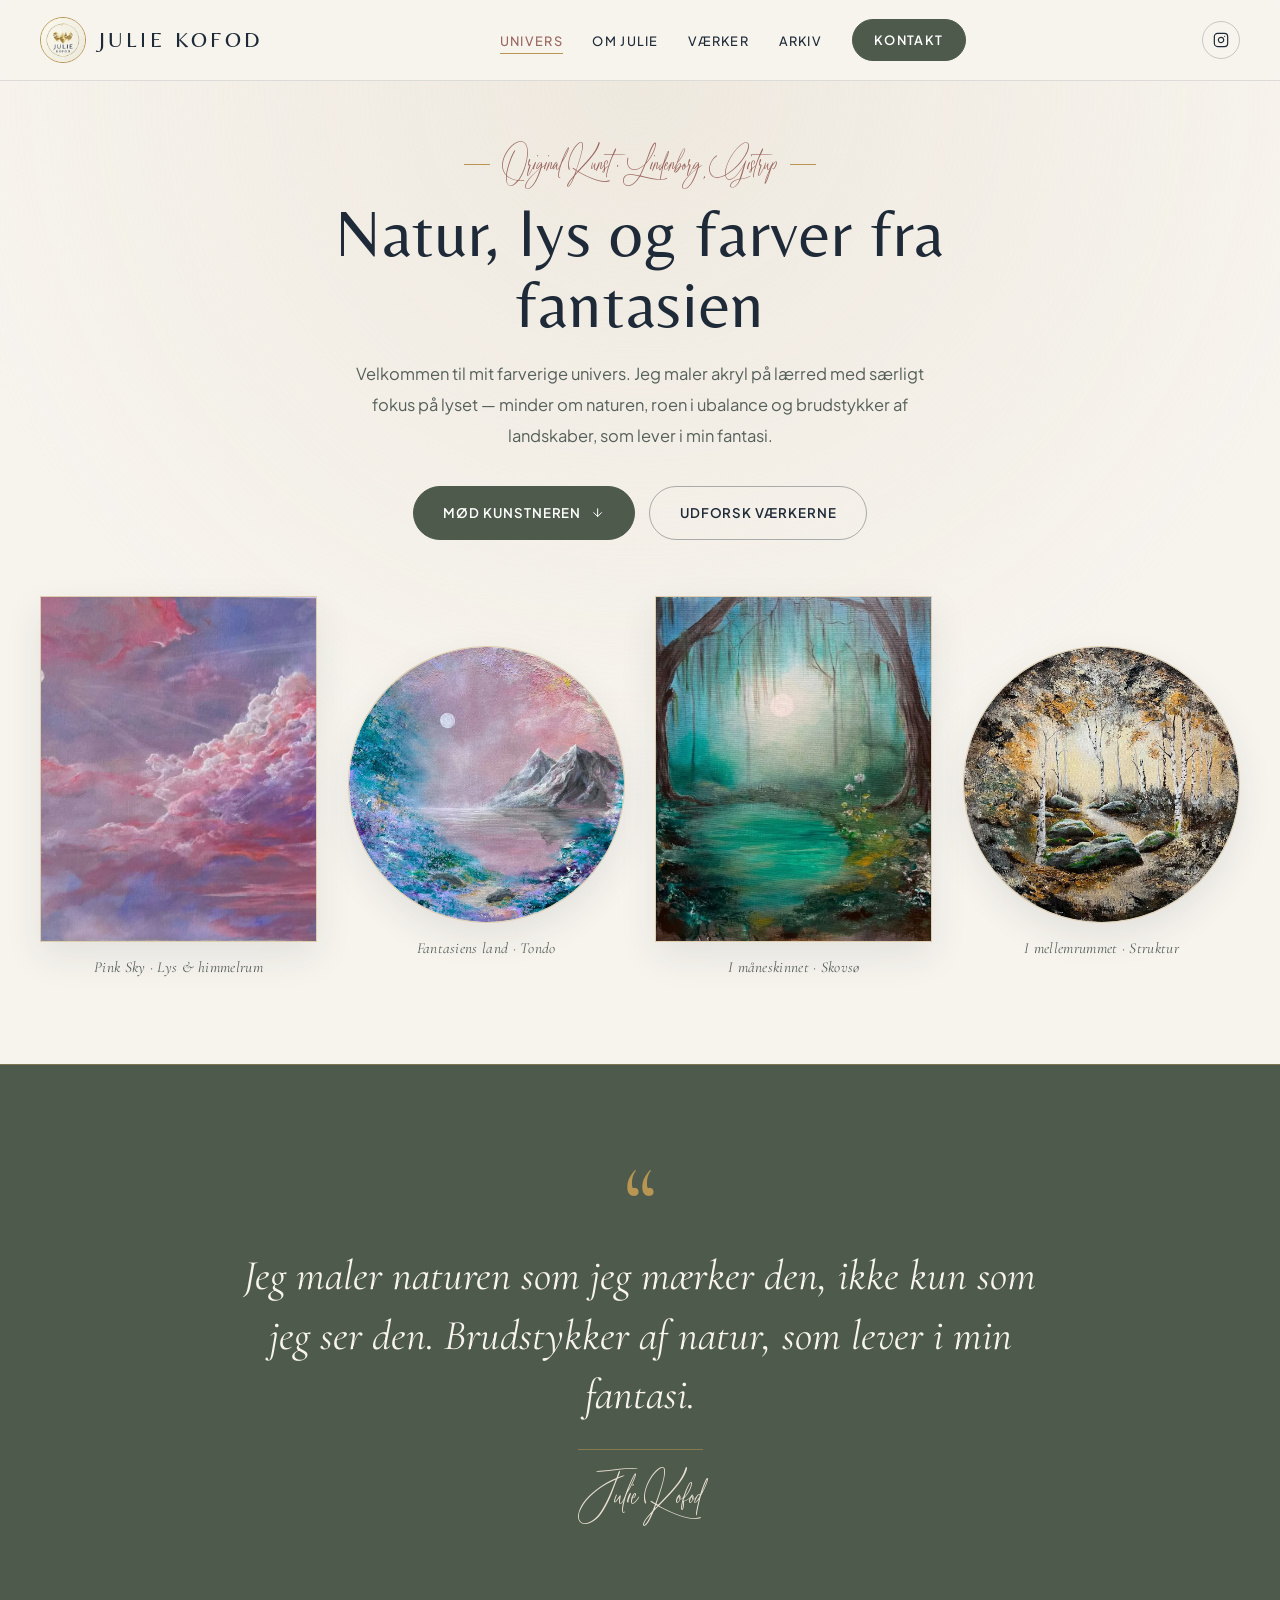
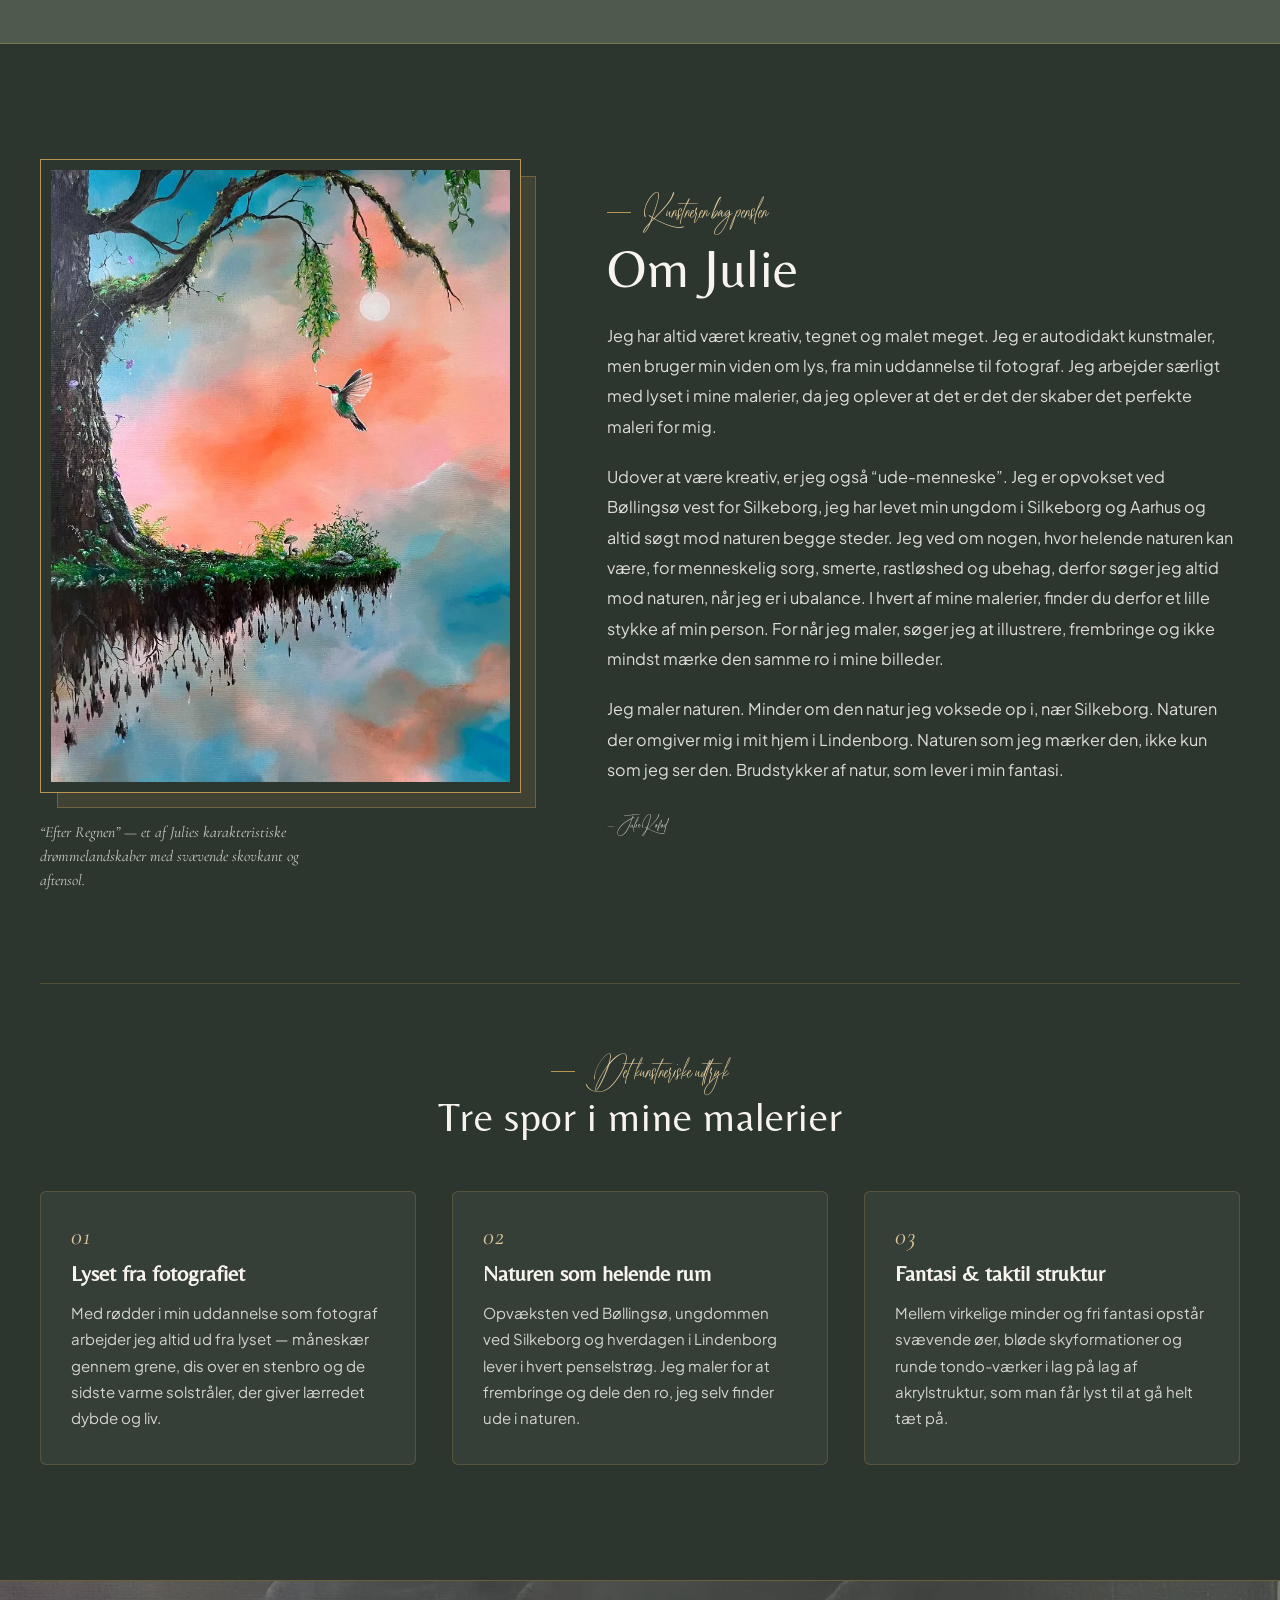
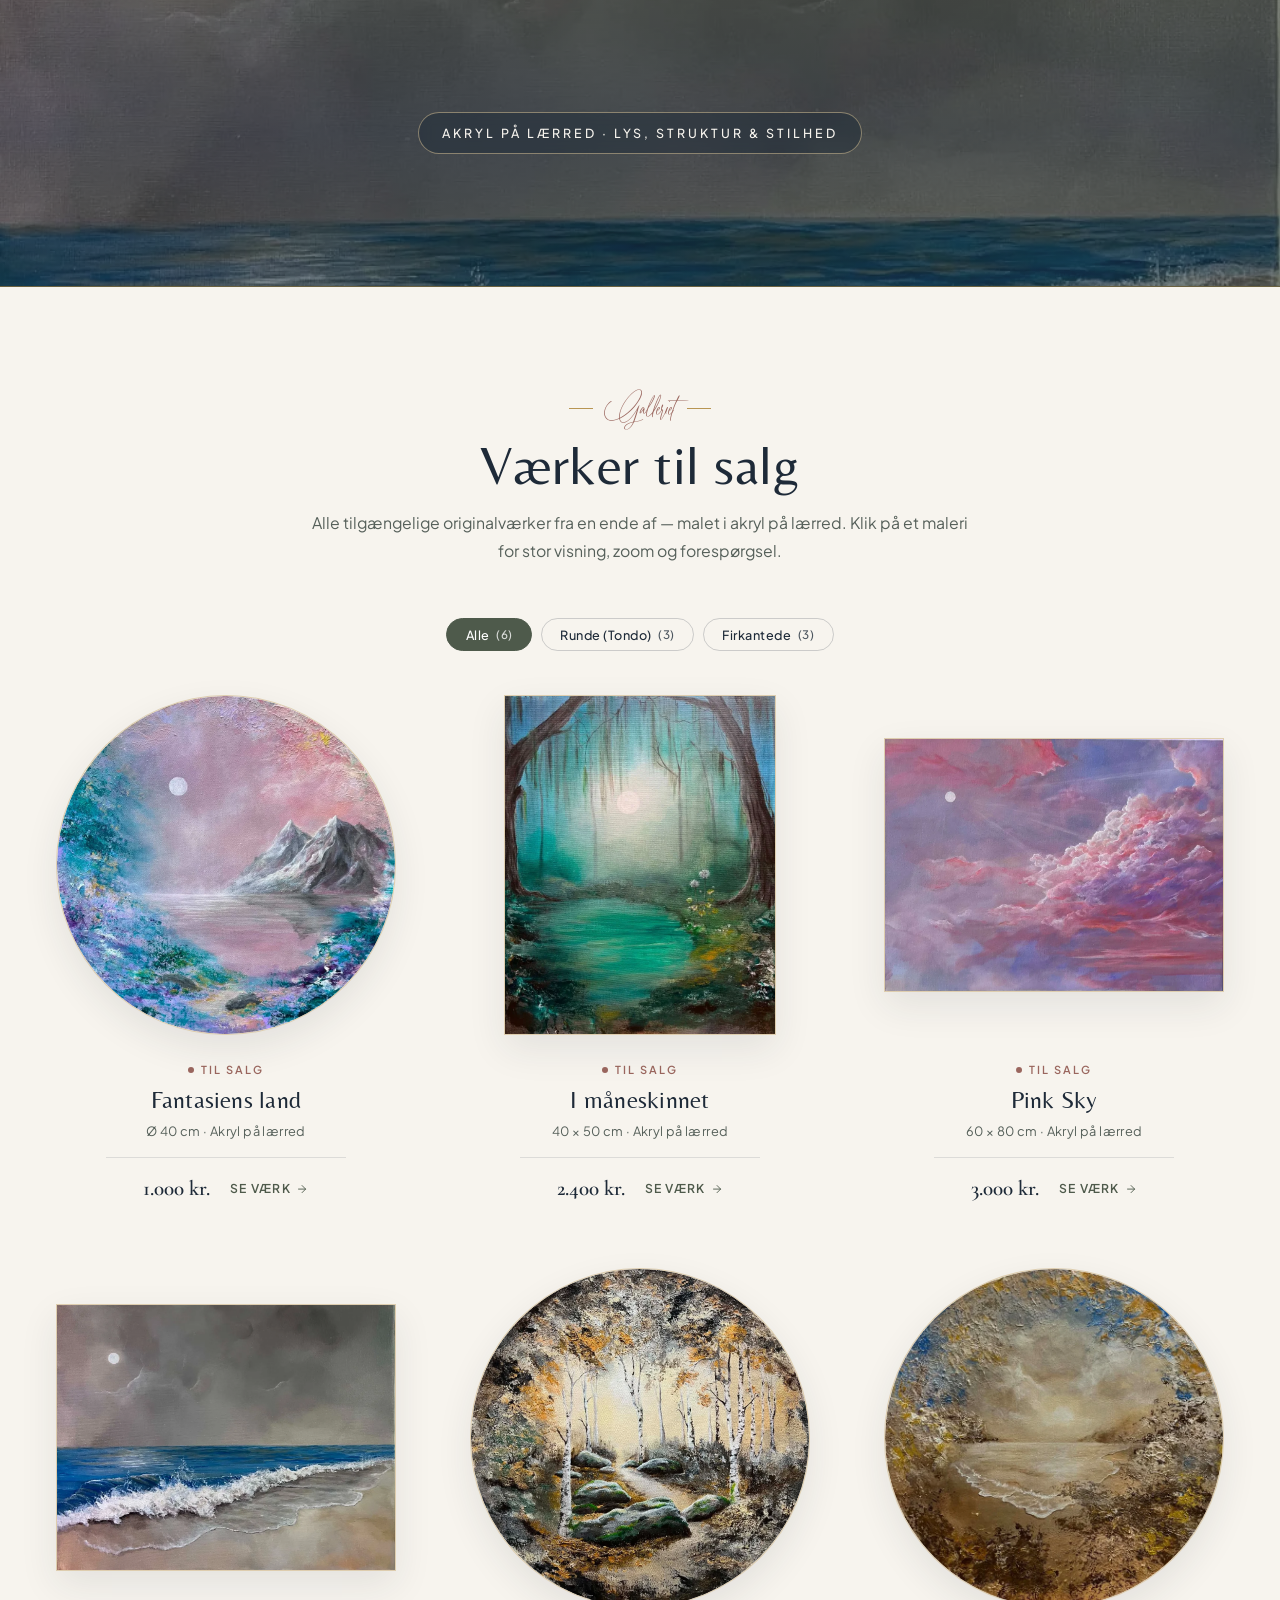
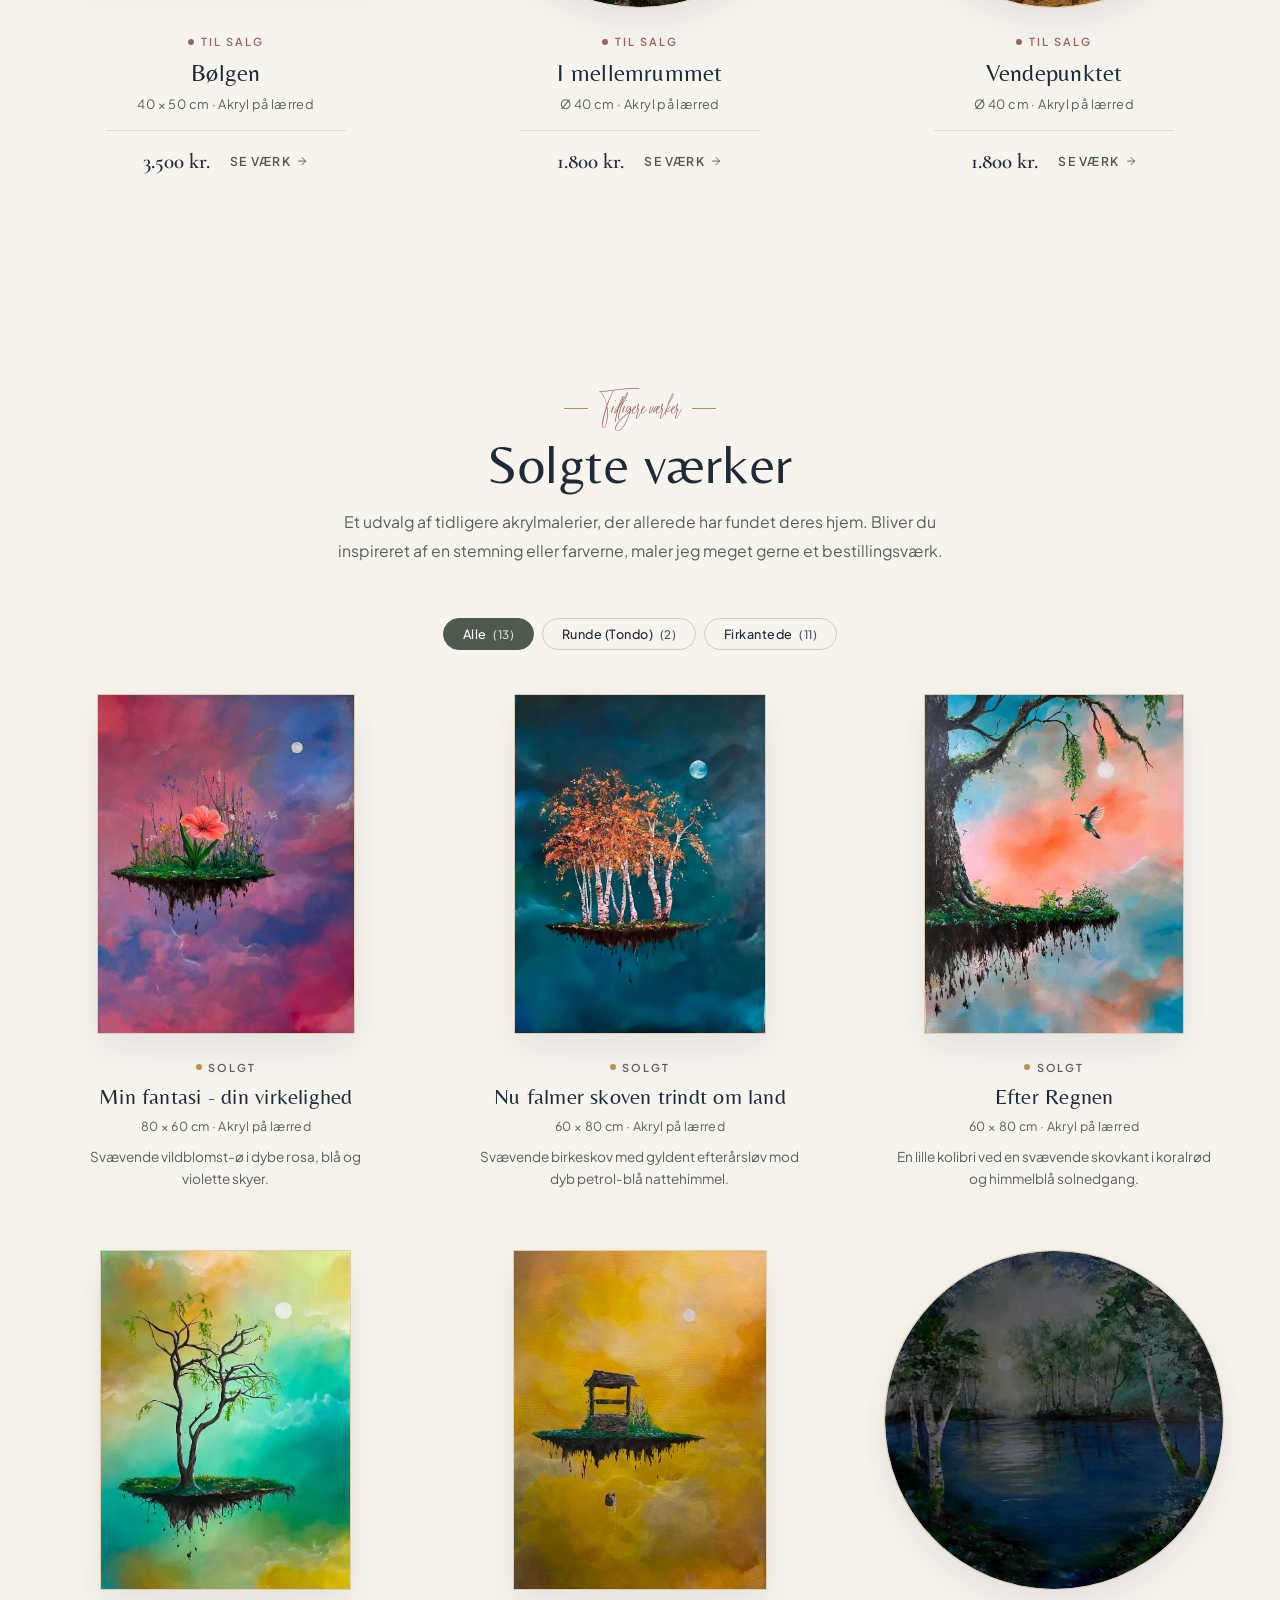
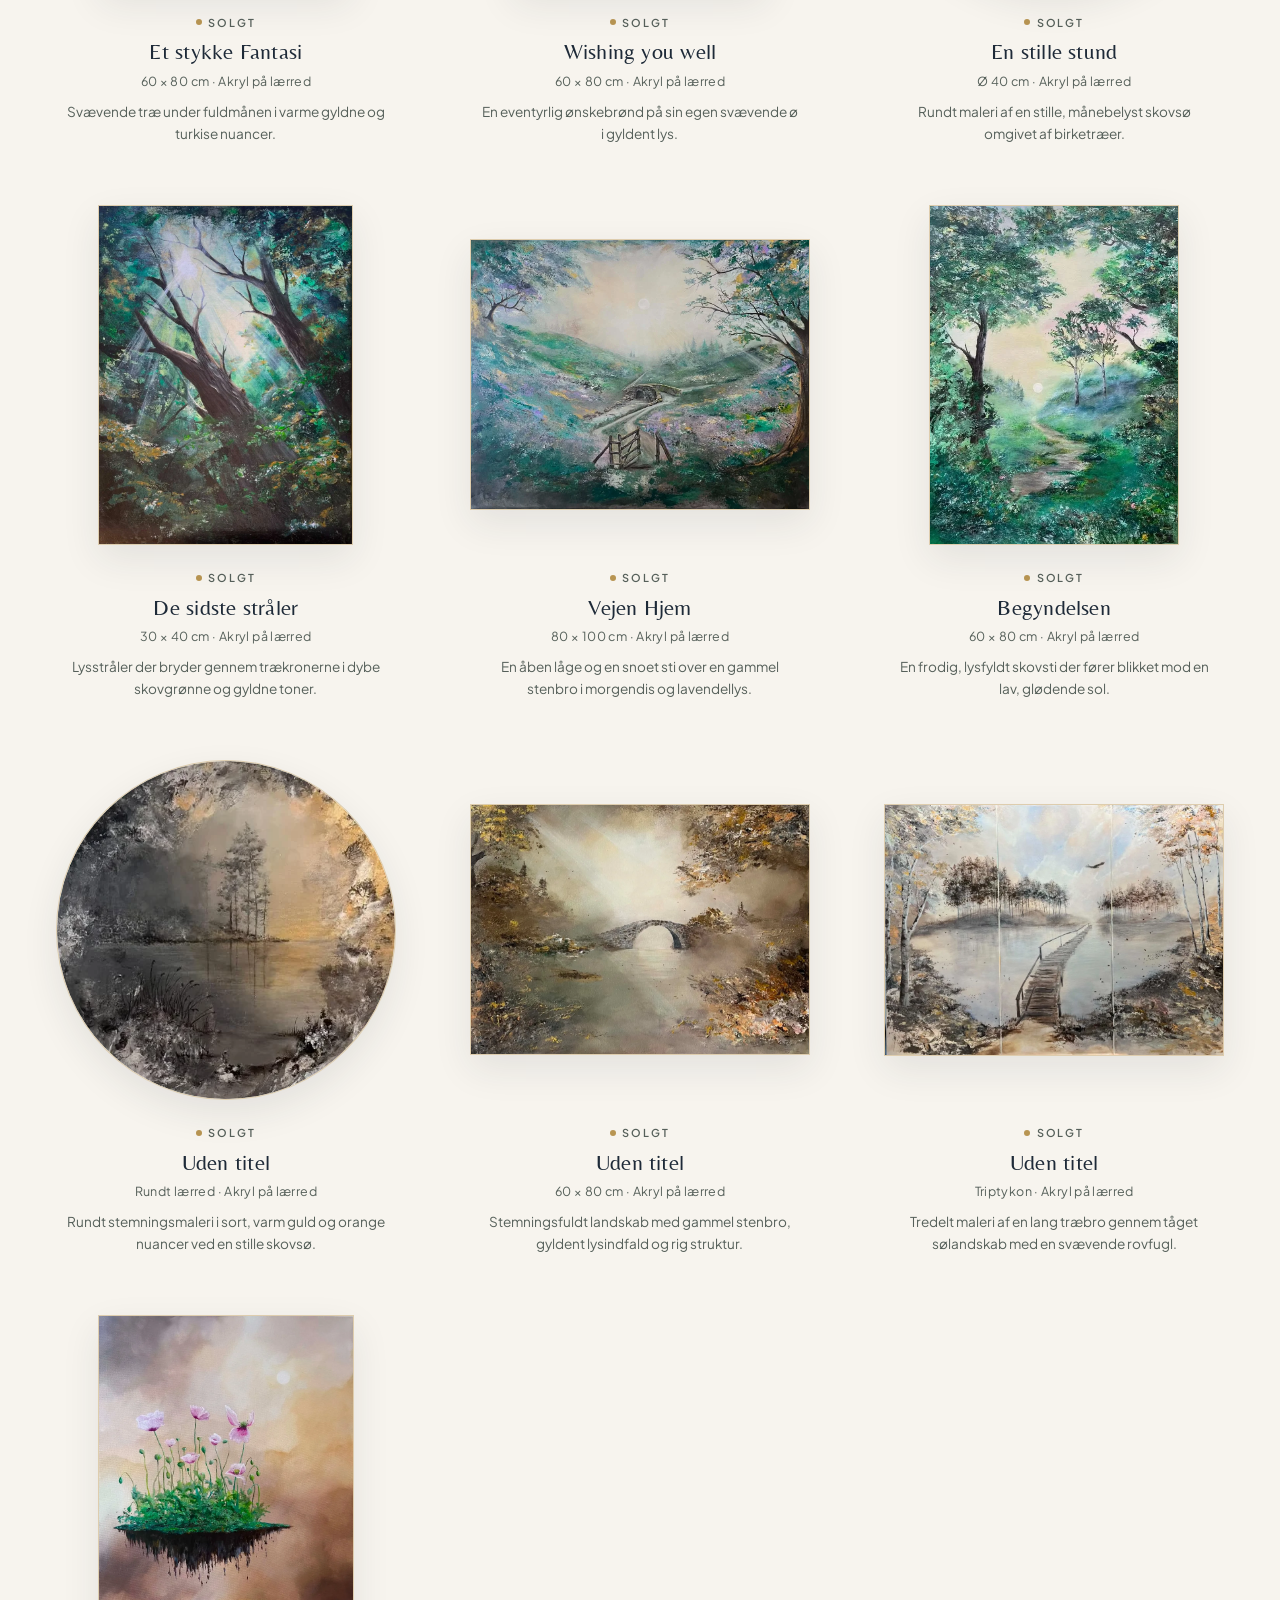
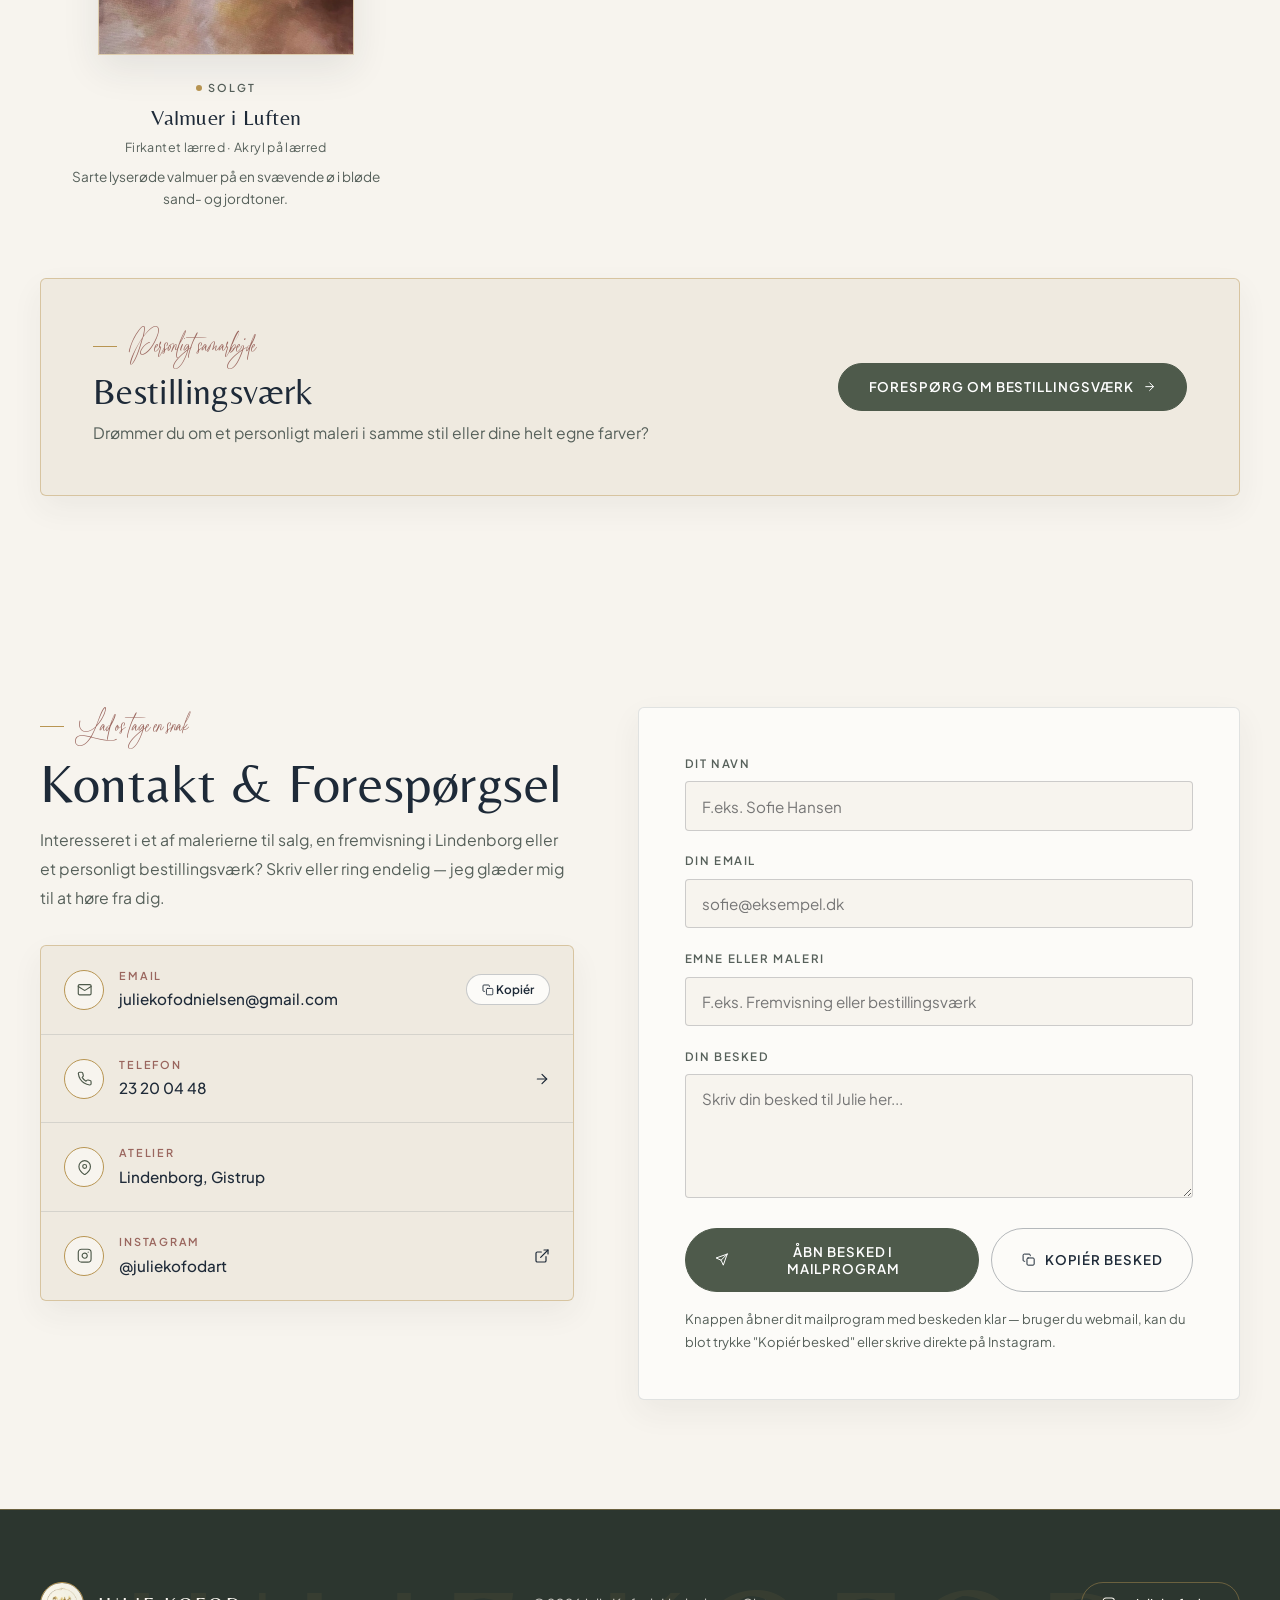
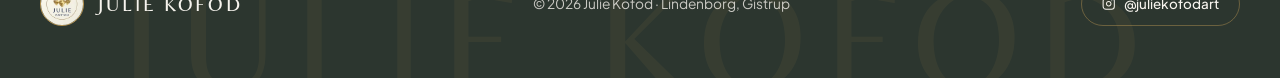
==== commit 66d12a2a: "Redesign til historiedrevet kunstnerportfolio med fokus på Julie og hendes udtryk" ====
--- a/index.html
+++ b/index.html
@@ -8,16 +8,16 @@
     <link rel="canonical" href="https://juliekofod.com/">
     <link rel="icon" type="image/png" href="assets/favicon.png">
     <link rel="apple-touch-icon" href="assets/favicon.png">
-    <meta property="og:title" content="Julie Kofod | Original Kunst &amp; Akrylmalerier">
-    <meta property="og:description" content="Udforsk originale akrylmalerier til salg, tidligere værker og muligheden for personlige bestillingsværker af Julie Kofod.">
+    <meta property="og:title" content="Julie Kofod | Kunstner Portfolio &amp; Akrylmalerier">
+    <meta property="og:description" content="Udforsk Julie Kofods kunstneriske univers — drømmende natur, lys, farver og originale akrylmalerier fra atelieret i Lindenborg.">
     <meta property="og:image" content="https://juliekofod.com/assets/til-salg/03-lyseroede-skyer-maane.jpg">
     <meta property="og:url" content="https://juliekofod.com/">
     <meta property="og:type" content="website">
     <meta property="og:locale" content="da_DK">
     <meta name="twitter:card" content="summary_large_image">
-    <title>Julie Kofod | Original Kunst &amp; Malerier</title>
-
-    <!-- Preload primary hero LCP image -->
+    <title>Julie Kofod | Kunstner Portfolio &amp; Malerier</title>
+
+    <!-- Preload primary hero artwork -->
     <link rel="preload" as="image" href="assets/til-salg/03-lyseroede-skyer-maane.webp" fetchpriority="high">
 
     <!-- Structured Data (Person — VisualArtwork Offers injected dynamically from indhold.js) -->
@@ -40,7 +40,7 @@
     }
     </script>
 
-    <!-- Google Fonts: Belleza (Matches Julie's Logo), Cormorant Garamond (Poetic Accents), Plus Jakarta Sans (Clean Body) -->
+    <!-- Google Fonts: Belleza (Matches Julie's Logo), Cormorant Garamond (Poetic Serif), Plus Jakarta Sans (Clean Body) -->
     <link rel="preconnect" href="https://fonts.googleapis.com">
     <link rel="preconnect" href="https://fonts.gstatic.com" crossorigin>
     <link
@@ -52,103 +52,94 @@
 </head>
 
 <body>
-    <!-- Inline SVG Icon Sprite (replaces external Font Awesome CDN) -->
+    <!-- Inline SVG Icon Sprite -->
     <svg xmlns="http://www.w3.org/2000/svg" style="display:none" aria-hidden="true">
-        <symbol id="i-instagram" viewBox="0 0 24 24" fill="none" stroke="currentColor" stroke-width="2" stroke-linecap="round" stroke-linejoin="round">
+        <symbol id="i-instagram" viewBox="0 0 24 24" fill="none" stroke="currentColor" stroke-width="1.8" stroke-linecap="round" stroke-linejoin="round">
             <rect x="2" y="2" width="20" height="20" rx="5" ry="5"></rect>
             <path d="M16 11.37A4 4 0 1 1 12.63 8 4 4 0 0 1 16 11.37z"></path>
             <line x1="17.5" y1="6.5" x2="17.51" y2="6.5"></line>
         </symbol>
-        <symbol id="i-bars" viewBox="0 0 24 24" fill="none" stroke="currentColor" stroke-width="2.2" stroke-linecap="round">
+        <symbol id="i-bars" viewBox="0 0 24 24" fill="none" stroke="currentColor" stroke-width="2" stroke-linecap="round">
             <line x1="3" y1="6" x2="21" y2="6"></line>
             <line x1="3" y1="12" x2="21" y2="12"></line>
             <line x1="3" y1="18" x2="21" y2="18"></line>
         </symbol>
-        <symbol id="i-times" viewBox="0 0 24 24" fill="none" stroke="currentColor" stroke-width="2.2" stroke-linecap="round">
+        <symbol id="i-times" viewBox="0 0 24 24" fill="none" stroke="currentColor" stroke-width="2" stroke-linecap="round">
             <line x1="18" y1="6" x2="6" y2="18"></line>
             <line x1="6" y1="6" x2="18" y2="18"></line>
         </symbol>
-        <symbol id="i-arrow-down" viewBox="0 0 24 24" fill="none" stroke="currentColor" stroke-width="2.2" stroke-linecap="round" stroke-linejoin="round">
+        <symbol id="i-arrow-down" viewBox="0 0 24 24" fill="none" stroke="currentColor" stroke-width="1.8" stroke-linecap="round" stroke-linejoin="round">
             <line x1="12" y1="5" x2="12" y2="19"></line>
             <polyline points="19 12 12 19 5 12"></polyline>
         </symbol>
-        <symbol id="i-arrow-right" viewBox="0 0 24 24" fill="none" stroke="currentColor" stroke-width="2.2" stroke-linecap="round" stroke-linejoin="round">
+        <symbol id="i-arrow-right" viewBox="0 0 24 24" fill="none" stroke="currentColor" stroke-width="1.8" stroke-linecap="round" stroke-linejoin="round">
             <line x1="5" y1="12" x2="19" y2="12"></line>
             <polyline points="12 5 19 12 12 19"></polyline>
         </symbol>
-        <symbol id="i-signature" viewBox="0 0 24 24" fill="none" stroke="currentColor" stroke-width="2" stroke-linecap="round" stroke-linejoin="round">
-            <path d="M2 17c1.5-2 3-5 4.5-5s1.5 5 3 5 2-4 3.5-4 1.5 3 3 3 2-1.5 3.5-1.5H22"></path>
-            <path d="M16 4l4 4-9 9H7v-4l9-9z"></path>
-        </symbol>
-        <symbol id="i-box" viewBox="0 0 24 24" fill="none" stroke="currentColor" stroke-width="2" stroke-linecap="round" stroke-linejoin="round">
-            <path d="M21 16V8a2 2 0 0 0-1-1.73l-7-4a2 2 0 0 0-2 0l-7 4A2 2 0 0 0 3 8v8a2 2 0 0 0 1 1.73l7 4a2 2 0 0 0 2 0l7-4A2 2 0 0 0 21 16z"></path>
-            <polyline points="3.27 6.96 12 12.01 20.73 6.96"></polyline>
-            <line x1="12" y1="22.08" x2="12" y2="12"></line>
-        </symbol>
-        <symbol id="i-palette" viewBox="0 0 24 24" fill="none" stroke="currentColor" stroke-width="2" stroke-linecap="round" stroke-linejoin="round">
+        <symbol id="i-palette" viewBox="0 0 24 24" fill="none" stroke="currentColor" stroke-width="1.8" stroke-linecap="round" stroke-linejoin="round">
             <circle cx="13.5" cy="6.5" r=".8" fill="currentColor"></circle>
             <circle cx="17.5" cy="10.5" r=".8" fill="currentColor"></circle>
             <circle cx="8.5" cy="7.5" r=".8" fill="currentColor"></circle>
             <circle cx="6.5" cy="12.5" r=".8" fill="currentColor"></circle>
             <path d="M12 2C6.5 2 2 6.5 2 12s4.5 10 10 10c.93 0 1.5-.75 1.5-1.5 0-.39-.15-.74-.39-1.01-.23-.26-.38-.61-.38-.99 0-.83.67-1.5 1.5-1.5H16c3.31 0 6-2.69 6-6 0-4.96-4.49-9-10-9z"></path>
         </symbol>
-        <symbol id="i-envelope" viewBox="0 0 24 24" fill="none" stroke="currentColor" stroke-width="2" stroke-linecap="round" stroke-linejoin="round">
+        <symbol id="i-envelope" viewBox="0 0 24 24" fill="none" stroke="currentColor" stroke-width="1.8" stroke-linecap="round" stroke-linejoin="round">
             <rect x="2" y="4" width="20" height="16" rx="2"></rect>
             <path d="m22 7-8.97 5.7a1.94 1.94 0 0 1-2.06 0L2 7"></path>
         </symbol>
-        <symbol id="i-copy" viewBox="0 0 24 24" fill="none" stroke="currentColor" stroke-width="2" stroke-linecap="round" stroke-linejoin="round">
+        <symbol id="i-copy" viewBox="0 0 24 24" fill="none" stroke="currentColor" stroke-width="1.8" stroke-linecap="round" stroke-linejoin="round">
             <rect x="9" y="9" width="13" height="13" rx="2" ry="2"></rect>
             <path d="M5 15H4a2 2 0 0 1-2-2V4a2 2 0 0 1 2-2h9a2 2 0 0 1 2 2v1"></path>
         </symbol>
-        <symbol id="i-check" viewBox="0 0 24 24" fill="none" stroke="currentColor" stroke-width="2.5" stroke-linecap="round" stroke-linejoin="round">
+        <symbol id="i-check" viewBox="0 0 24 24" fill="none" stroke="currentColor" stroke-width="2.2" stroke-linecap="round" stroke-linejoin="round">
             <polyline points="20 6 9 17 4 12"></polyline>
         </symbol>
-        <symbol id="i-phone" viewBox="0 0 24 24" fill="none" stroke="currentColor" stroke-width="2" stroke-linecap="round" stroke-linejoin="round">
+        <symbol id="i-phone" viewBox="0 0 24 24" fill="none" stroke="currentColor" stroke-width="1.8" stroke-linecap="round" stroke-linejoin="round">
             <path d="M22 16.92v3a2 2 0 0 1-2.18 2 19.79 19.79 0 0 1-8.63-3.07 19.5 19.5 0 0 1-6-6 19.79 19.79 0 0 1-3.07-8.67A2 2 0 0 1 4.11 2h3a2 2 0 0 1 2 1.72 12.84 12.84 0 0 0 .7 2.81 2 2 0 0 1-.45 2.11L8.09 9.91a16 16 0 0 0 6 6l1.27-1.27a2 2 0 0 1 2.11-.45 12.84 12.84 0 0 0 2.81.7A2 2 0 0 1 22 16.92z"></path>
         </symbol>
-        <symbol id="i-pin" viewBox="0 0 24 24" fill="none" stroke="currentColor" stroke-width="2" stroke-linecap="round" stroke-linejoin="round">
+        <symbol id="i-pin" viewBox="0 0 24 24" fill="none" stroke="currentColor" stroke-width="1.8" stroke-linecap="round" stroke-linejoin="round">
             <path d="M21 10c0 7-9 13-9 13s-9-6-9-13a9 9 0 0 1 18 0z"></path>
             <circle cx="12" cy="10" r="3"></circle>
         </symbol>
-        <symbol id="i-external" viewBox="0 0 24 24" fill="none" stroke="currentColor" stroke-width="2" stroke-linecap="round" stroke-linejoin="round">
+        <symbol id="i-external" viewBox="0 0 24 24" fill="none" stroke="currentColor" stroke-width="1.8" stroke-linecap="round" stroke-linejoin="round">
             <path d="M18 13v6a2 2 0 0 1-2 2H5a2 2 0 0 1-2-2V8a2 2 0 0 1 2-2h6"></path>
             <polyline points="15 3 21 3 21 9"></polyline>
             <line x1="10" y1="14" x2="21" y2="3"></line>
         </symbol>
-        <symbol id="i-send" viewBox="0 0 24 24" fill="none" stroke="currentColor" stroke-width="2" stroke-linecap="round" stroke-linejoin="round">
+        <symbol id="i-send" viewBox="0 0 24 24" fill="none" stroke="currentColor" stroke-width="1.8" stroke-linecap="round" stroke-linejoin="round">
             <line x1="22" y1="2" x2="11" y2="13"></line>
             <polygon points="22 2 15 22 11 13 2 9 22 2"></polygon>
         </symbol>
-        <symbol id="i-minus" viewBox="0 0 24 24" fill="none" stroke="currentColor" stroke-width="2.2" stroke-linecap="round">
+        <symbol id="i-minus" viewBox="0 0 24 24" fill="none" stroke="currentColor" stroke-width="2" stroke-linecap="round">
             <line x1="5" y1="12" x2="19" y2="12"></line>
         </symbol>
-        <symbol id="i-plus" viewBox="0 0 24 24" fill="none" stroke="currentColor" stroke-width="2.2" stroke-linecap="round">
+        <symbol id="i-plus" viewBox="0 0 24 24" fill="none" stroke="currentColor" stroke-width="2" stroke-linecap="round">
             <line x1="12" y1="5" x2="12" y2="19"></line>
             <line x1="5" y1="12" x2="19" y2="12"></line>
         </symbol>
-        <symbol id="i-link" viewBox="0 0 24 24" fill="none" stroke="currentColor" stroke-width="2" stroke-linecap="round" stroke-linejoin="round">
+        <symbol id="i-link" viewBox="0 0 24 24" fill="none" stroke="currentColor" stroke-width="1.8" stroke-linecap="round" stroke-linejoin="round">
             <path d="M10 13a5 5 0 0 0 7.54.54l3-3a5 5 0 0 0-7.07-7.07l-1.72 1.71"></path>
             <path d="M14 11a5 5 0 0 0-7.54-.54l-3 3a5 5 0 0 0 7.07 7.07l1.71-1.71"></path>
         </symbol>
-        <symbol id="i-expand" viewBox="0 0 24 24" fill="none" stroke="currentColor" stroke-width="2" stroke-linecap="round" stroke-linejoin="round">
+        <symbol id="i-expand" viewBox="0 0 24 24" fill="none" stroke="currentColor" stroke-width="1.8" stroke-linecap="round" stroke-linejoin="round">
             <polyline points="15 3 21 3 21 9"></polyline>
             <polyline points="9 21 3 21 3 15"></polyline>
             <line x1="21" y1="3" x2="14" y2="10"></line>
             <line x1="3" y1="21" x2="10" y2="14"></line>
         </symbol>
-        <symbol id="i-compress" viewBox="0 0 24 24" fill="none" stroke="currentColor" stroke-width="2" stroke-linecap="round" stroke-linejoin="round">
+        <symbol id="i-compress" viewBox="0 0 24 24" fill="none" stroke="currentColor" stroke-width="1.8" stroke-linecap="round" stroke-linejoin="round">
             <polyline points="4 14 10 14 10 20"></polyline>
             <polyline points="20 10 14 10 14 4"></polyline>
             <line x1="14" y1="10" x2="21" y2="3"></line>
             <line x1="3" y1="21" x2="10" y2="14"></line>
         </symbol>
-        <symbol id="i-chevron-left" viewBox="0 0 24 24" fill="none" stroke="currentColor" stroke-width="2.4" stroke-linecap="round" stroke-linejoin="round">
+        <symbol id="i-chevron-left" viewBox="0 0 24 24" fill="none" stroke="currentColor" stroke-width="2" stroke-linecap="round" stroke-linejoin="round">
             <polyline points="15 18 9 12 15 6"></polyline>
         </symbol>
-        <symbol id="i-chevron-right" viewBox="0 0 24 24" fill="none" stroke="currentColor" stroke-width="2.4" stroke-linecap="round" stroke-linejoin="round">
+        <symbol id="i-chevron-right" viewBox="0 0 24 24" fill="none" stroke="currentColor" stroke-width="2" stroke-linecap="round" stroke-linejoin="round">
             <polyline points="9 18 15 12 9 6"></polyline>
         </symbol>
-        <symbol id="i-wall" viewBox="0 0 24 24" fill="none" stroke="currentColor" stroke-width="2" stroke-linecap="round" stroke-linejoin="round">
+        <symbol id="i-wall" viewBox="0 0 24 24" fill="none" stroke="currentColor" stroke-width="1.8" stroke-linecap="round" stroke-linejoin="round">
             <rect x="6" y="3" width="12" height="9" rx="1"></rect>
             <path d="M3 17h18v3H3z"></path>
             <path d="M5 17v-2a2 2 0 0 1 2-2h10a2 2 0 0 1 2 2v2"></path>
@@ -157,20 +148,20 @@
 
     <a href="#main-content" class="skip-link">Spring til indhold</a>
 
-    <!-- Sticky Header -->
+    <!-- Minimalist Portfolio Header -->
     <header class="site-header" id="site-header">
         <div class="container nav-bar">
             <a href="#start" class="brand-link" aria-label="Julie Kofod forside">
-                <img src="assets/logo.webp" alt="Julie Kofod logo" class="brand-logo-thumb" id="nav-logo" width="46" height="46">
+                <img src="assets/logo.webp" alt="Julie Kofod logo" class="brand-logo-thumb" id="nav-logo" width="44" height="44">
                 <span class="brand-wordmark">Julie Kofod</span>
             </a>
 
             <nav aria-label="Hovednavigation">
                 <ul class="nav-links">
-                    <li><a href="#start">Start</a></li>
-                    <li><a href="#til-salg">Til salg</a></li>
-                    <li><a href="#solgte">Solgte værker</a></li>
+                    <li><a href="#start">Univers</a></li>
                     <li><a href="#om">Om Julie</a></li>
+                    <li><a href="#til-salg">Værker</a></li>
+                    <li><a href="#solgte">Arkiv</a></li>
                     <li><a href="#kontakt" class="nav-kontakt-pill">Kontakt</a></li>
                 </ul>
             </nav>
@@ -196,10 +187,10 @@
                 </button>
             </div>
             <ul class="mobile-drawer-links">
-                <li><a href="#start" class="drawer-link">Start</a></li>
-                <li><a href="#til-salg" class="drawer-link">Til salg</a></li>
-                <li><a href="#solgte" class="drawer-link">Solgte værker</a></li>
+                <li><a href="#start" class="drawer-link">Univers</a></li>
                 <li><a href="#om" class="drawer-link">Om Julie</a></li>
+                <li><a href="#til-salg" class="drawer-link">Værker</a></li>
+                <li><a href="#solgte" class="drawer-link">Arkiv</a></li>
                 <li><a href="#kontakt" class="drawer-link">Kontakt</a></li>
             </ul>
             <a href="https://www.instagram.com/juliekofodart/" target="_blank" rel="noopener noreferrer"
@@ -210,106 +201,48 @@
     </div>
 
     <main id="main-content">
-        <!-- Hero Section -->
-        <section id="start" class="hero-section">
-            <div class="container hero-grid">
-                <div class="hero-content">
-                    <div>
-                        <span class="hero-eyebrow" id="hero-overtitel">Original Kunst · Lindenborg, Gistrup</span>
-                    </div>
+        <!-- 1. Editorial Artist Portfolio Hero (#start) -->
+        <section id="start" class="portfolio-hero">
+            <div class="container">
+                <div class="portfolio-hero-header">
+                    <span class="hero-eyebrow" id="hero-overtitel">Original Kunst · Lindenborg, Gistrup</span>
                     <h1 class="hero-title" id="hero-titel">Natur, lys og farver fra fantasien</h1>
                     <p class="hero-text" id="hero-tekst">Velkommen til mit farverige univers. Jeg maler akryl på lærred med særligt fokus på lyset — minder om naturen, roen i ubalance og brudstykker af landskaber, som lever i min fantasi.</p>
                     <div class="hero-actions">
-                        <a href="#til-salg" class="btn btn-pink" id="hero-cta-primary">
-                            <span id="hero-knap-primaer">Se værker til salg</span>
+                        <a href="#om" class="btn btn-pink">
+                            <span>Mød kunstneren</span>
                             <svg class="icon" aria-hidden="true"><use href="#i-arrow-down"></use></svg>
                         </a>
-                        <a href="#kontakt" class="btn btn-aqua" id="hero-cta-secondary">
-                            <span id="hero-knap-sekundaer">Kontakt Julie</span>
+                        <a href="#til-salg" class="btn btn-aqua">
+                            <span>Udforsk værkerne</span>
                         </a>
                     </div>
                 </div>
 
-                <div class="hero-visual">
-                    <div class="hero-frame-main" id="hero-frame-main" role="button" tabindex="0" aria-label="Se Pink Sky i stor visning">
+                <!-- 4-Panel Editorial Artwork Strip (inspired by Julie's painter moodboard) -->
+                <div class="hero-mosaic" aria-label="Udvalgte stemninger fra Julies univers">
+                    <figure class="mosaic-tile" id="hero-frame-main" role="button" tabindex="0" aria-label="Se Pink Sky i stor visning">
                         <img src="assets/til-salg/03-lyseroede-skyer-maane.webp" alt="Pink Sky maleri af Julie Kofod" id="hero-img-main" width="1024" height="763" fetchpriority="high" decoding="async">
-                    </div>
-                    <div class="hero-frame-round" id="hero-frame-round" role="button" tabindex="0" aria-label="Se Fantasiens land i stor visning">
+                        <figcaption>Pink Sky · Lys &amp; himmelrum</figcaption>
+                    </figure>
+                    <figure class="mosaic-tile mosaic-tile--round mosaic-tile--tall" id="hero-frame-round" role="button" tabindex="0" aria-label="Se Fantasiens land i stor visning">
                         <img src="assets/til-salg/01-rund-maane-bjerge.webp" alt="Fantasiens land rundt maleri af Julie Kofod" id="hero-img-round" width="938" height="938" fetchpriority="high" decoding="async">
-                    </div>
+                        <figcaption>Fantasiens land · Tondo</figcaption>
+                    </figure>
+                    <figure class="mosaic-tile" data-hero-id="i-maaneskinnet" role="button" tabindex="0" aria-label="Se I måneskinnet i stor visning">
+                        <img src="assets/til-salg/02-turkis-skov-so-clean.webp" alt="I måneskinnet maleri af Julie Kofod" loading="eager" decoding="async">
+                        <figcaption>I måneskinnet · Skovsø</figcaption>
+                    </figure>
+                    <figure class="mosaic-tile mosaic-tile--round mosaic-tile--tall" data-hero-id="i-mellemrummet" role="button" tabindex="0" aria-label="Se I mellemrummet i stor visning">
+                        <img src="assets/til-salg/05-rund-birkeskov.webp" alt="I mellemrummet maleri af Julie Kofod" loading="eager" decoding="async">
+                        <figcaption>I mellemrummet · Struktur</figcaption>
+                    </figure>
                 </div>
             </div>
         </section>
 
-        <!-- Calm Poetic Atelier Ribbon -->
-        <div class="pop-marquee" aria-label="Kunstneriske specialer">
-            <div class="container pop-marquee-inner">
-                <span>Original Kunst</span>
-                <span class="ribbon-dot" aria-hidden="true"></span>
-                <span>Natur &amp; Lys</span>
-                <span class="ribbon-dot" aria-hidden="true"></span>
-                <span>Runde Tondo-værker</span>
-                <span class="ribbon-dot" aria-hidden="true"></span>
-                <span>Bestillingsværker</span>
-            </div>
-        </div>
-
-        <!-- Paintings For Sale -->
-        <section id="til-salg" class="gallery-section">
-            <div class="container">
-                <div class="section-header reveal">
-                    <span class="eyebrow" id="salg-overtitel">Galleriet</span>
-                    <h2 class="section-title" id="salg-overskrift">Værker til salg</h2>
-                    <p class="section-intro" id="salg-intro">Alle tilgængelige originalværker fra en ende af — malet i akryl på lærred. Klik på et maleri for stor visning, zoom og forespørgsel.</p>
-                </div>
-
-                <div class="gallery-controls reveal">
-                    <div class="filter-bar" id="sale-filters" role="group" aria-label="Filtrer værker til salg efter format">
-                        <!-- Rendered from script.js -->
-                    </div>
-                    <label class="sort-control" for="sale-sort">
-                        <span>Sortér:</span>
-                        <select id="sale-sort" class="sort-select" aria-label="Sortér værker til salg">
-                            <option value="default">Standard</option>
-                            <option value="price-asc">Pris: Lav – Høj</option>
-                            <option value="price-desc">Pris: Høj – Lav</option>
-                        </select>
-                    </label>
-                </div>
-
-                <div class="sale-grid" id="sale-grid">
-                    <!-- Rendered from indhold.js -->
-                </div>
-
-                <!-- Trust / Collector Info Strip -->
-                <div class="collector-strip reveal" aria-label="Information til kunstsamlere">
-                    <div class="collector-item">
-                        <span class="collector-icon" aria-hidden="true"><svg class="icon"><use href="#i-signature"></use></svg></span>
-                        <div>
-                            <h3>Original Kunst</h3>
-                            <p>Unika værker, signeret af kunstneren</p>
-                        </div>
-                    </div>
-                    <div class="collector-item">
-                        <span class="collector-icon" aria-hidden="true"><svg class="icon"><use href="#i-box"></use></svg></span>
-                        <div>
-                            <h3>Sikker Levering</h3>
-                            <p>Forsendelse i hele Danmark eller afhentning efter aftale</p>
-                        </div>
-                    </div>
-                    <div class="collector-item">
-                        <span class="collector-icon" aria-hidden="true"><svg class="icon"><use href="#i-palette"></use></svg></span>
-                        <div>
-                            <h3>Bestillingsværker</h3>
-                            <p>Skræddersyet i ønskede mål og farver</p>
-                        </div>
-                    </div>
-                </div>
-            </div>
-        </section>
-
-        <!-- Poetic Color-Block Quote Band -->
-        <section class="quote-band" aria-label="Kunstnercitat">
+        <!-- 2. Artist Manifesto / Poetic Quote (sets the emotional tone immediately) -->
+        <section class="quote-band" aria-label="Kunstnerens filosofi">
             <div class="container quote-band-inner reveal">
                 <span class="quote-mark" aria-hidden="true">“</span>
                 <blockquote class="quote-text" id="citat-tekst">Jeg maler naturen som jeg mærker den, ikke kun som jeg ser den. Brudstykker af natur, som lever i min fantasi.</blockquote>
@@ -317,7 +250,80 @@
             </div>
         </section>
 
-        <!-- Sold Paintings -->
+        <!-- 3. About Julie & Artistic Expression (#om) — FRONT AND CENTER -->
+        <section id="om" class="about-section">
+            <div class="container">
+                <div class="about-grid">
+                    <div class="about-media reveal">
+                        <div class="about-image-frame">
+                            <img src="assets/solgt/solgt-07.webp" alt="Efter Regnen — akrylmaleri af Julie Kofod" id="om-billede" loading="lazy" decoding="async">
+                        </div>
+                        <p class="about-media-caption">“Efter Regnen” — et af Julies karakteristiske drømmelandskaber med svævende skovkant og aftensol.</p>
+                    </div>
+
+                    <div class="about-copy reveal">
+                        <span class="eyebrow" id="om-overtitel">Kunstneren bag penslen</span>
+                        <h2 class="section-title" id="om-overskrift">Om Julie</h2>
+                        <div id="om-afsnit"></div>
+                        <p class="about-signature" id="om-underskrift">— Julie Kofod</p>
+                    </div>
+                </div>
+
+                <!-- How Julie Expresses Herself Through Art (3 Editorial Pillars) -->
+                <div class="expression-band reveal" aria-label="Sådan udtrykker Julie sig gennem kunsten">
+                    <div class="expression-header">
+                        <span class="eyebrow">Det kunstneriske udtryk</span>
+                        <h3>Tre spor i mine malerier</h3>
+                    </div>
+                    <div class="expression-grid">
+                        <article class="expression-pillar">
+                            <span class="pillar-num">01</span>
+                            <h4>Lyset fra fotografiet</h4>
+                            <p>Med rødder i min uddannelse som fotograf arbejder jeg altid ud fra lyset — måneskær gennem grene, dis over en stenbro og de sidste varme solstråler, der giver lærredet dybde og liv.</p>
+                        </article>
+                        <article class="expression-pillar">
+                            <span class="pillar-num">02</span>
+                            <h4>Naturen som helende rum</h4>
+                            <p>Opvæksten ved Bøllingsø, ungdommen ved Silkeborg og hverdagen i Lindenborg lever i hvert penselstrøg. Jeg maler for at frembringe og dele den ro, jeg selv finder ude i naturen.</p>
+                        </article>
+                        <article class="expression-pillar">
+                            <span class="pillar-num">03</span>
+                            <h4>Fantasi &amp; taktil struktur</h4>
+                            <p>Mellem virkelige minder og fri fantasi opstår svævende øer, bløde skyformationer og runde tondo-værker i lag på lag af akrylstruktur, som man får lyst til at gå helt tæt på.</p>
+                        </article>
+                    </div>
+                </div>
+            </div>
+        </section>
+
+        <!-- Atmospheric Texture Interlude (mirrors Julie's Dominique painter moodboard) -->
+        <div class="texture-interlude" aria-hidden="true">
+            <img src="assets/til-salg/04-havboelger-maane.webp" alt="" loading="lazy" decoding="async">
+            <div class="texture-interlude-caption">
+                <span>Akryl på lærred · Lys, struktur &amp; stilhed</span>
+            </div>
+        </div>
+
+        <!-- 4. Curated Available Works (#til-salg) — Portfolio Exhibition Wall -->
+        <section id="til-salg" class="gallery-section">
+            <div class="container">
+                <div class="section-header centered reveal">
+                    <span class="eyebrow" id="salg-overtitel">I atelieret nu</span>
+                    <h2 class="section-title" id="salg-overskrift">Værker til salg</h2>
+                    <p class="section-intro" id="salg-intro">Alle tilgængelige originalværker fra en ende af — malet i akryl på lærred. Klik på et maleri for stor visning, zoom og forespørgsel.</p>
+                </div>
+
+                <div class="filter-bar filter-bar--centered reveal" id="sale-filters" role="group" aria-label="Filtrer værker efter format">
+                    <!-- Rendered from script.js -->
+                </div>
+
+                <div class="sale-grid" id="sale-grid">
+                    <!-- Rendered from indhold.js -->
+                </div>
+            </div>
+        </section>
+
+        <!-- 5. Archive of Earlier Works (#solgte) -->
         <section id="solgte" class="sold-section">
             <div class="container">
                 <div class="section-header centered reveal">
@@ -326,7 +332,7 @@
                     <p class="section-intro" id="solgte-intro">Et udvalg af tidligere akrylmalerier, der allerede har fundet deres hjem. Bliver du inspireret af en stemning eller farverne, maler jeg meget gerne et bestillingsværk.</p>
                 </div>
 
-                <div class="filter-bar filter-bar--centered reveal" id="sold-filters" role="group" aria-label="Filtrer solgte værker efter format">
+                <div class="filter-bar filter-bar--centered reveal" id="sold-filters" role="group" aria-label="Filtrer tidligere værker efter format">
                     <!-- Rendered from script.js -->
                 </div>
 
@@ -336,6 +342,7 @@
 
                 <div class="commission-banner reveal">
                     <div class="commission-banner-text">
+                        <span class="eyebrow">Personligt samarbejde</span>
                         <h3>Bestillingsværk</h3>
                         <p id="bestilling-tekst">Drømmer du om et personligt maleri i samme stil eller dine helt egne farver?</p>
                     </div>
@@ -347,25 +354,7 @@
             </div>
         </section>
 
-        <!-- About Julie -->
-        <section id="om" class="about-section">
-            <div class="container about-grid">
-                <div class="about-media reveal">
-                    <div class="about-image-frame">
-                        <img src="assets/solgt/solgt-07.webp" alt="Efter Regnen — akrylmaleri af Julie Kofod" id="om-billede" loading="lazy" decoding="async">
-                    </div>
-                </div>
-
-                <div class="about-copy reveal">
-                    <span class="eyebrow" id="om-overtitel">Kunstneren bag penslen</span>
-                    <h2 class="section-title" id="om-overskrift">Om Julie</h2>
-                    <div id="om-afsnit"></div>
-                    <p class="about-signature" id="om-underskrift">— Julie Kofod</p>
-                </div>
-            </div>
-        </section>
-
-        <!-- Contact Section -->
+        <!-- 6. Contact & Studio Visit (#kontakt) -->
         <section id="kontakt" class="contact-section">
             <div class="container contact-grid">
                 <div class="contact-info reveal">
@@ -402,7 +391,7 @@
                             <span class="channel-left">
                                 <span class="channel-icon" aria-hidden="true"><svg class="icon"><use href="#i-pin"></use></svg></span>
                                 <span>
-                                    <span class="channel-label">By</span>
+                                    <span class="channel-label">Atelier</span>
                                     <span class="channel-value" id="kontakt-by-text">Lindenborg, Gistrup</span>
                                 </span>
                             </span>
@@ -434,7 +423,7 @@
                         </div>
                         <div class="form-row">
                             <label for="form-subject">Emne eller maleri</label>
-                            <input type="text" id="form-subject" name="subject" placeholder="F.eks. Forespørgsel om Pink Sky">
+                            <input type="text" id="form-subject" name="subject" placeholder="F.eks. Fremvisning eller bestillingsværk">
                         </div>
                         <div class="form-row">
                             <label for="form-message">Din besked</label>
@@ -456,7 +445,7 @@
         </section>
     </main>
 
-    <!-- Minimalist High-Fashion Footer -->
+    <!-- Calm Portfolio Footer -->
     <footer class="site-footer">
         <div class="footer-watermark" aria-hidden="true">JULIE KOFOD</div>
         <div class="container footer-inner">
--- a/index.css
+++ b/index.css
@@ -473,171 +473,118 @@
 }
 
 /* ==========================================================================
-   HERO (#start) — DRØMMENDE RO, ORGANISK LYS & SVÆVENDE VÆRKER
+   PORTFOLIO HERO (#start) — EDITORIAL ARTIST INTRO + 4-PANEL ARTWORK MOSAIC
    ========================================================================== */
-.hero-section {
+.portfolio-hero {
     position: relative;
-    background: radial-gradient(circle at 82% 28%, rgba(231, 223, 210, 0.65) 0%, rgba(247, 244, 238, 0) 58%), var(--bg-paper);
-    color: var(--ink-navy);
-    padding: clamp(4rem, 7.5vw, 6.5rem) 0 clamp(4.5rem, 8vw, 7rem);
+    background: radial-gradient(circle at 50% 0%, rgba(231, 223, 210, 0.55) 0%, rgba(247, 244, 238, 0) 62%), var(--bg-paper);
+    color: var(--ink-navy);
+    padding: clamp(2.65rem, 5vw, 4.25rem) 0 clamp(3.75rem, 6.5vw, 5.5rem);
     overflow: hidden;
 }
 
-.hero-grid {
-    display: grid;
-    grid-template-columns: 1.06fr 0.94fr;
-    align-items: center;
-    gap: clamp(3rem, 6vw, 5.5rem);
+.portfolio-hero-header {
+    max-width: 720px;
+    margin: 0 auto clamp(2.4rem, 4.5vw, 3.5rem);
+    text-align: center;
 }
 
 .hero-eyebrow {
     display: inline-flex;
     align-items: center;
+    justify-content: center;
     gap: 0.75rem;
     font-family: var(--font-script);
-    font-size: 1.9rem;
+    font-size: 1.95rem;
     line-height: 1.15;
     color: var(--clay-rose);
-    margin-bottom: 1.05rem;
-}
-
-.hero-eyebrow::before {
+    margin-bottom: 0.9rem;
+}
+
+.hero-eyebrow::before,
+.hero-eyebrow::after {
     content: "";
     display: inline-block;
-    width: 28px;
+    width: 26px;
     height: 1px;
     background: var(--gold-warm);
 }
 
 .hero-title {
-    font-size: clamp(2.8rem, 5.2vw, 4.45rem);
-    color: var(--ink-navy);
-    letter-spacing: 0.005em;
-    line-height: 1.06;
-    margin-bottom: 1.35rem;
+    font-size: clamp(2.65rem, 5.2vw, 4.45rem);
+    color: var(--ink-navy);
+    letter-spacing: 0.01em;
+    line-height: 1.07;
+    margin-bottom: 1.25rem;
 }
 
 .hero-text {
-    font-size: 1.02rem;
+    font-size: 1.03rem;
     color: var(--text-muted);
-    max-width: 495px;
-    margin-bottom: 2.3rem;
+    max-width: 580px;
+    margin: 0 auto 2.1rem;
     line-height: 1.88;
 }
 
 .hero-actions {
     display: flex;
     flex-wrap: wrap;
-    gap: 1rem;
-    align-items: center;
-}
-
-/* Organisk værk-komposition over et blødt, varmt hør-panel */
-.hero-visual {
-    position: relative;
-    display: flex;
-    justify-content: flex-end;
-    align-items: center;
-    min-height: 445px;
-    padding: 2.25rem 1.5rem 2.75rem 2.25rem;
-}
-
-.hero-visual::before {
-    content: "";
-    position: absolute;
-    top: 3%;
-    right: 0;
-    width: 78%;
-    height: 82%;
-    background: var(--bg-linen);
-    border: 1px solid var(--gold-soft);
-    border-radius: 180px 180px 8px 8px;
-    z-index: 0;
-}
-
-.hero-frame-main {
-    width: min(415px, 88%);
-    background: var(--surface-card);
-    padding: 0;
-    border: 1px solid var(--gold-warm);
-    box-shadow: var(--shadow-art);
-    position: relative;
-    z-index: 1;
+    gap: 0.9rem;
+    align-items: center;
+    justify-content: center;
+}
+
+/* 4-Panel Editorial Artwork Strip (staggered gallery rhythm) */
+.hero-mosaic {
+    display: grid;
+    grid-template-columns: repeat(4, minmax(0, 1fr));
+    gap: clamp(1.1rem, 2.4vw, 2rem);
+    align-items: center;
+}
+
+.mosaic-tile {
+    margin: 0;
     cursor: pointer;
-    transition: transform 0.38s var(--ease-calm), box-shadow 0.38s var(--ease-calm);
-}
-
-.hero-frame-main:hover {
-    transform: translateY(-5px);
-    box-shadow: var(--shadow-art-hover);
-}
-
-.hero-frame-main img {
+    display: flex;
+    flex-direction: column;
+    align-items: center;
+    gap: 0.75rem;
+    transition: transform 0.35s var(--ease-calm);
+}
+
+.mosaic-tile--tall {
+    transform: translateY(16px);
+}
+
+.mosaic-tile img {
     width: 100%;
     height: auto;
-    display: block;
-}
-
-.hero-frame-round {
-    position: absolute;
-    bottom: 0;
-    left: 0;
-    width: clamp(160px, 36%, 210px);
+    aspect-ratio: 4 / 5;
+    object-fit: cover;
+    border: 1px solid var(--gold-soft);
+    background: var(--surface-card);
+    box-shadow: var(--shadow-art);
+    transition: transform 0.38s var(--ease-calm), box-shadow 0.38s var(--ease-calm), border-color 0.3s ease;
+}
+
+.mosaic-tile--round img {
     aspect-ratio: 1 / 1;
     border-radius: 50%;
-    background: var(--bg-paper);
-    padding: 0;
-    border: 1.5px solid var(--gold-warm);
-    box-shadow: 0 16px 38px rgba(30, 42, 56, 0.16);
-    z-index: 2;
-    cursor: pointer;
-    display: flex;
-    align-items: center;
-    justify-content: center;
-    overflow: hidden;
-    transition: transform 0.38s var(--ease-calm), box-shadow 0.38s var(--ease-calm);
-}
-
-.hero-frame-round:hover {
+}
+
+.mosaic-tile:hover img {
     transform: translateY(-5px);
+    border-color: var(--gold-warm);
     box-shadow: var(--shadow-art-hover);
 }
 
-.hero-frame-round img {
-    width: 100%;
-    height: 100%;
-    border-radius: 50%;
-    object-fit: cover;
-}
-
-/* Stille, poetisk natur-atelier bånd */
-.pop-marquee {
-    width: 100%;
-    background: var(--forest-sage);
-    color: var(--bg-paper);
-    border-top: 1px solid var(--gold-soft);
-    border-bottom: 1px solid var(--gold-soft);
-    padding: 0.95rem 0;
-}
-
-.pop-marquee-inner {
-    display: flex;
-    align-items: center;
-    justify-content: center;
-    flex-wrap: wrap;
-    gap: 0.85rem 1.65rem;
-    font-size: 0.74rem;
-    font-weight: 500;
-    letter-spacing: 0.22em;
-    text-transform: uppercase;
-    color: rgba(247, 244, 238, 0.92);
-}
-
-.ribbon-dot {
-    width: 4px;
-    height: 4px;
-    border-radius: 50%;
-    background: var(--gold-warm);
+.mosaic-tile figcaption {
+    font-family: var(--font-poetic);
+    font-style: italic;
+    font-size: 0.96rem;
+    color: var(--text-muted);
+    text-align: center;
+    letter-spacing: 0.02em;
 }
 
 /* ==========================================================================
@@ -1156,27 +1103,27 @@
 
 .about-media {
     position: relative;
-    padding: 0 16px 16px 0;
-}
-
-.about-media::before {
+    isolation: isolate;
+}
+
+.about-image-frame {
+    position: relative;
+    background: var(--forest-deep);
+    padding: 10px;
+    border: 1px solid var(--gold-warm);
+    margin: 0 16px 16px 0;
+}
+
+.about-image-frame::before {
     content: "";
     position: absolute;
     top: 16px;
     left: 16px;
-    right: 0;
-    bottom: 0;
+    right: -16px;
+    bottom: -16px;
     background: rgba(184, 149, 82, 0.14);
     border: 1px solid rgba(184, 149, 82, 0.4);
-    z-index: 0;
-}
-
-.about-image-frame {
-    position: relative;
-    z-index: 1;
-    background: var(--forest-deep);
-    padding: 10px;
-    border: 1px solid var(--gold-warm);
+    z-index: -1;
 }
 
 .about-image-frame img {
@@ -1207,6 +1154,144 @@
     font-size: 2.9rem;
     color: #DFC89A;
     margin-top: 1.5rem;
+}
+
+.about-media-caption {
+    margin-top: 1.75rem;
+    font-family: var(--font-poetic);
+    font-style: italic;
+    font-size: 0.98rem;
+    line-height: 1.55;
+    color: rgba(247, 244, 238, 0.78);
+    max-width: 40ch;
+}
+
+/* Tre spor i mine malerier — Kunstnerisk udtryk */
+.expression-band {
+    margin-top: clamp(4rem, 7vw, 5.75rem);
+    padding-top: clamp(3rem, 5.5vw, 4.25rem);
+    border-top: 1px solid rgba(184, 149, 82, 0.28);
+}
+
+.expression-header {
+    text-align: center;
+    margin-bottom: clamp(2.25rem, 4vw, 3.25rem);
+}
+
+.expression-header .eyebrow {
+    color: #DFC89A;
+    margin-bottom: 0.35rem;
+}
+
+.expression-header h3 {
+    font-family: var(--font-display);
+    font-size: clamp(1.9rem, 3.2vw, 2.55rem);
+    color: var(--bg-paper);
+    letter-spacing: 0.015em;
+}
+
+.expression-grid {
+    display: grid;
+    grid-template-columns: repeat(3, minmax(0, 1fr));
+    gap: clamp(1.5rem, 3vw, 2.25rem);
+}
+
+.expression-pillar {
+    padding: 2rem 1.85rem;
+    background: rgba(247, 244, 238, 0.045);
+    border: 1px solid rgba(184, 149, 82, 0.26);
+    border-radius: 6px;
+    display: flex;
+    flex-direction: column;
+    gap: 0.75rem;
+    transition: border-color 0.28s ease, background-color 0.28s ease, transform 0.32s var(--ease-calm);
+}
+
+.expression-pillar:hover {
+    border-color: rgba(223, 200, 154, 0.58);
+    background: rgba(247, 244, 238, 0.075);
+    transform: translateY(-3px);
+}
+
+.pillar-num {
+    font-family: var(--font-poetic);
+    font-style: italic;
+    font-size: 1.55rem;
+    line-height: 1;
+    color: #DFC89A;
+    letter-spacing: 0.04em;
+}
+
+.expression-pillar h4 {
+    font-family: var(--font-display);
+    font-size: 1.38rem;
+    color: var(--bg-paper);
+    line-height: 1.25;
+}
+
+.expression-pillar p {
+    font-size: 0.94rem;
+    line-height: 1.75;
+    color: rgba(247, 244, 238, 0.82);
+}
+
+/* ==========================================================================
+   ATMOSFÆRISK TEKSTUR-PAUSE — MALERI-DETALJE MELLEM HISTORIE & GALLERI
+   ========================================================================== */
+.texture-interlude {
+    position: relative;
+    width: 100%;
+    height: clamp(180px, 24vw, 310px);
+    overflow: hidden;
+    border-top: 1px solid var(--gold-soft);
+    border-bottom: 1px solid var(--gold-soft);
+    background: var(--forest-deep);
+}
+
+.texture-interlude img {
+    width: 100%;
+    height: 100%;
+    object-fit: cover;
+    object-position: center 42%;
+    display: block;
+    filter: saturate(0.92) brightness(0.76);
+}
+
+.texture-interlude::after {
+    content: "";
+    position: absolute;
+    inset: 0;
+    background: linear-gradient(
+        180deg,
+        rgba(44, 54, 47, 0.28) 0%,
+        rgba(30, 42, 56, 0.42) 50%,
+        rgba(44, 54, 47, 0.34) 100%
+    );
+    pointer-events: none;
+}
+
+.texture-interlude-caption {
+    position: absolute;
+    inset: 0;
+    z-index: 1;
+    display: flex;
+    align-items: center;
+    justify-content: center;
+    padding: 1rem 1.5rem;
+    text-align: center;
+}
+
+.texture-interlude-caption span {
+    font-size: 0.78rem;
+    font-weight: 500;
+    letter-spacing: 0.24em;
+    text-transform: uppercase;
+    color: var(--bg-paper);
+    padding: 0.55rem 1.4rem;
+    background: rgba(30, 42, 56, 0.46);
+    border: 1px solid rgba(223, 200, 154, 0.52);
+    border-radius: 999px;
+    backdrop-filter: blur(6px);
 }
 
 /* ==========================================================================
@@ -1925,15 +2010,13 @@
         gap: 2.5rem 2rem;
     }
 
-    .hero-grid,
     .about-grid,
     .contact-grid {
         grid-template-columns: 1fr;
     }
 
-    .hero-visual {
-        min-height: 360px;
-        justify-content: center;
+    .expression-grid {
+        grid-template-columns: 1fr;
     }
 
     .about-media {
@@ -1965,17 +2048,13 @@
         display: inline-flex;
     }
 
-    .hero-section {
-        padding: 1.75rem 0 3rem;
-    }
-
-    .hero-grid {
-        gap: 2rem;
+    .portfolio-hero {
+        padding: 2rem 0 3.25rem;
     }
 
     .hero-eyebrow {
-        margin-bottom: 0.7rem;
-        font-size: 1.35rem;
+        margin-bottom: 0.65rem;
+        font-size: 1.45rem;
     }
 
     .hero-title {
@@ -1998,15 +2077,17 @@
         font-size: 0.78rem;
     }
 
-    .hero-visual {
-        min-height: 260px;
-        padding: 1rem 0.5rem 1.5rem;
-    }
-
-    .hero-frame-round {
-        width: 118px;
-        bottom: 0;
-        left: 0;
+    .hero-mosaic {
+        grid-template-columns: repeat(2, minmax(0, 1fr));
+        gap: 1.15rem 0.9rem;
+    }
+
+    .mosaic-tile--tall {
+        transform: none;
+    }
+
+    .mosaic-tile figcaption {
+        font-size: 0.85rem;
     }
 
     .sale-grid,
@@ -2015,27 +2096,25 @@
         gap: 2.5rem;
     }
 
-    .about-media {
-        padding: 0 12px 12px 0;
-    }
-
-    .about-media::before {
+    .about-image-frame {
+        margin: 0 12px 12px 0;
+    }
+
+    .about-image-frame::before {
         top: 12px;
         left: 12px;
-    }
-
-    .collector-strip {
-        grid-template-columns: 1fr;
-    }
-
-    .collector-item {
-        border-right: none;
-        border-bottom: 1px solid var(--border-soft);
-        padding: 1.35rem 1.4rem;
-    }
-
-    .collector-item:last-child {
-        border-bottom: none;
+        right: -12px;
+        bottom: -12px;
+    }
+
+    .expression-pillar {
+        padding: 1.55rem 1.35rem;
+    }
+
+    .texture-interlude-caption span {
+        font-size: 0.68rem;
+        letter-spacing: 0.16em;
+        padding: 0.45rem 1rem;
     }
 
     .commission-banner {
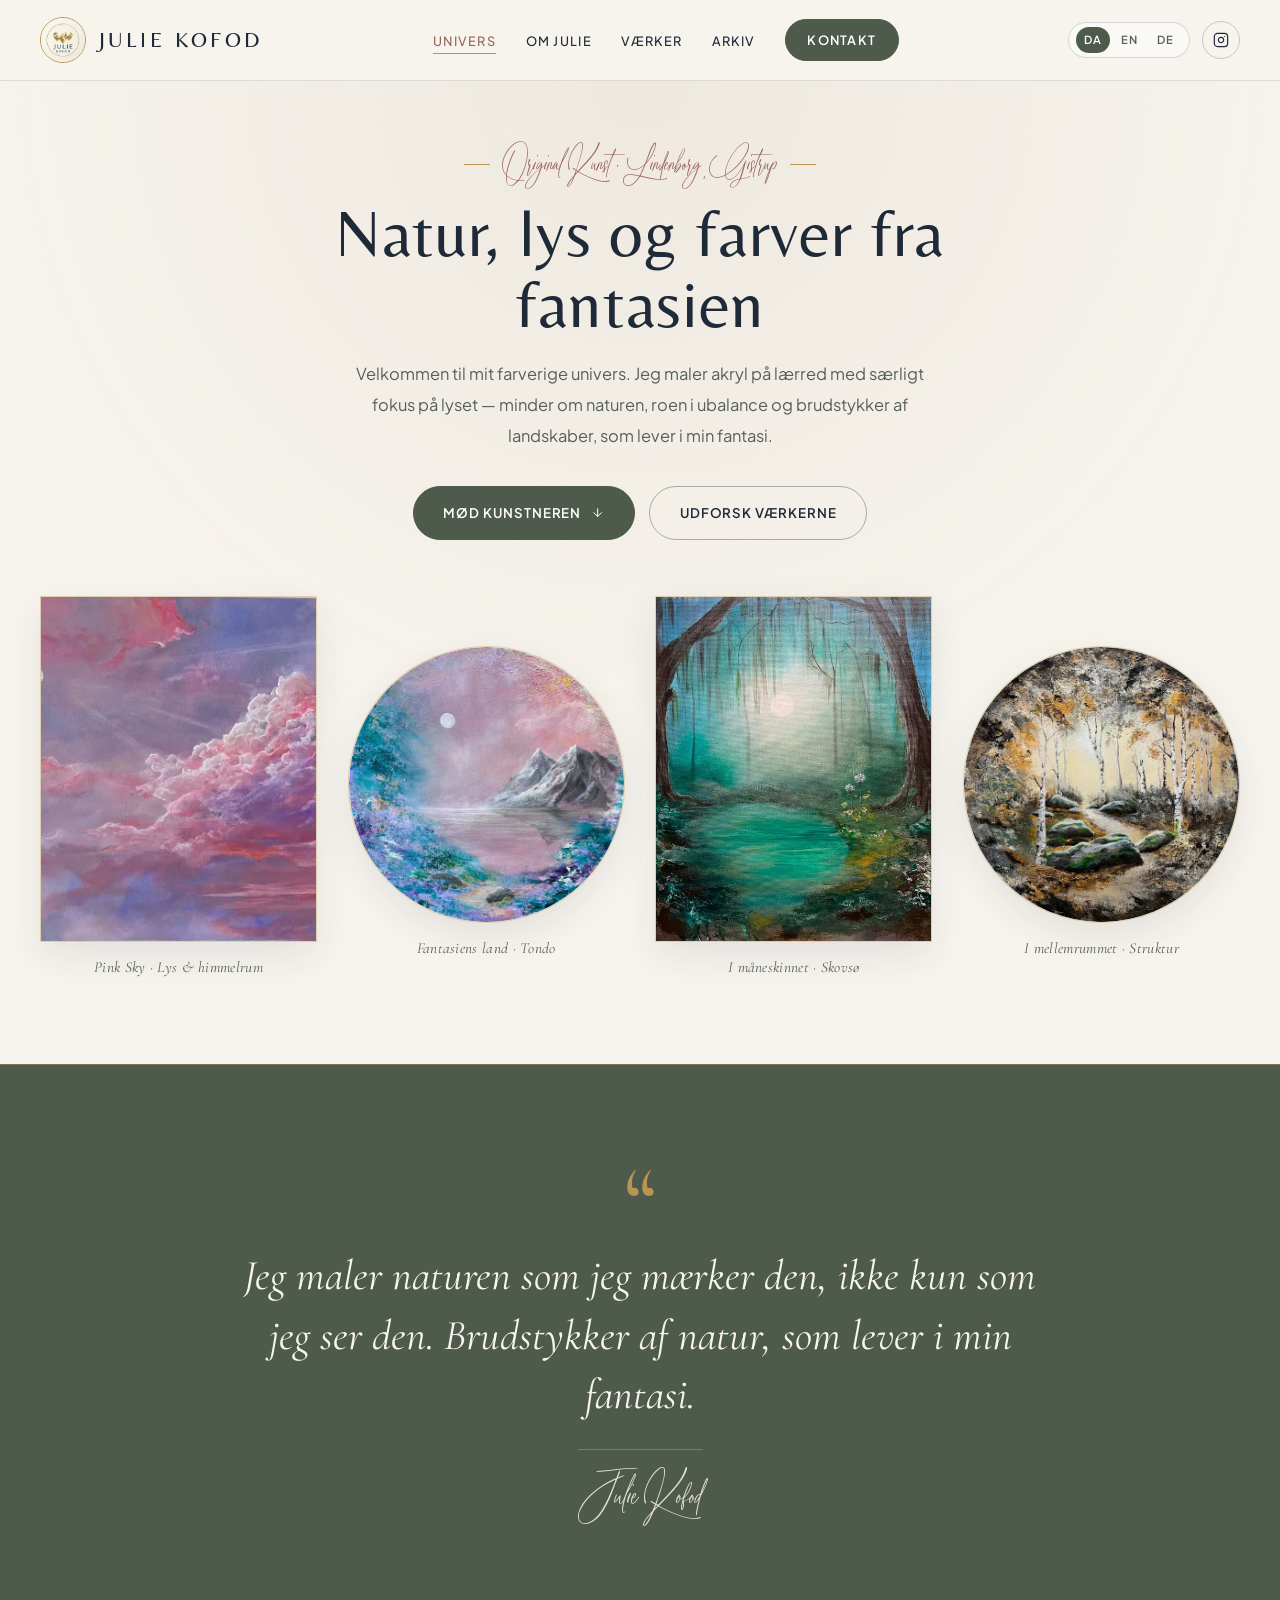
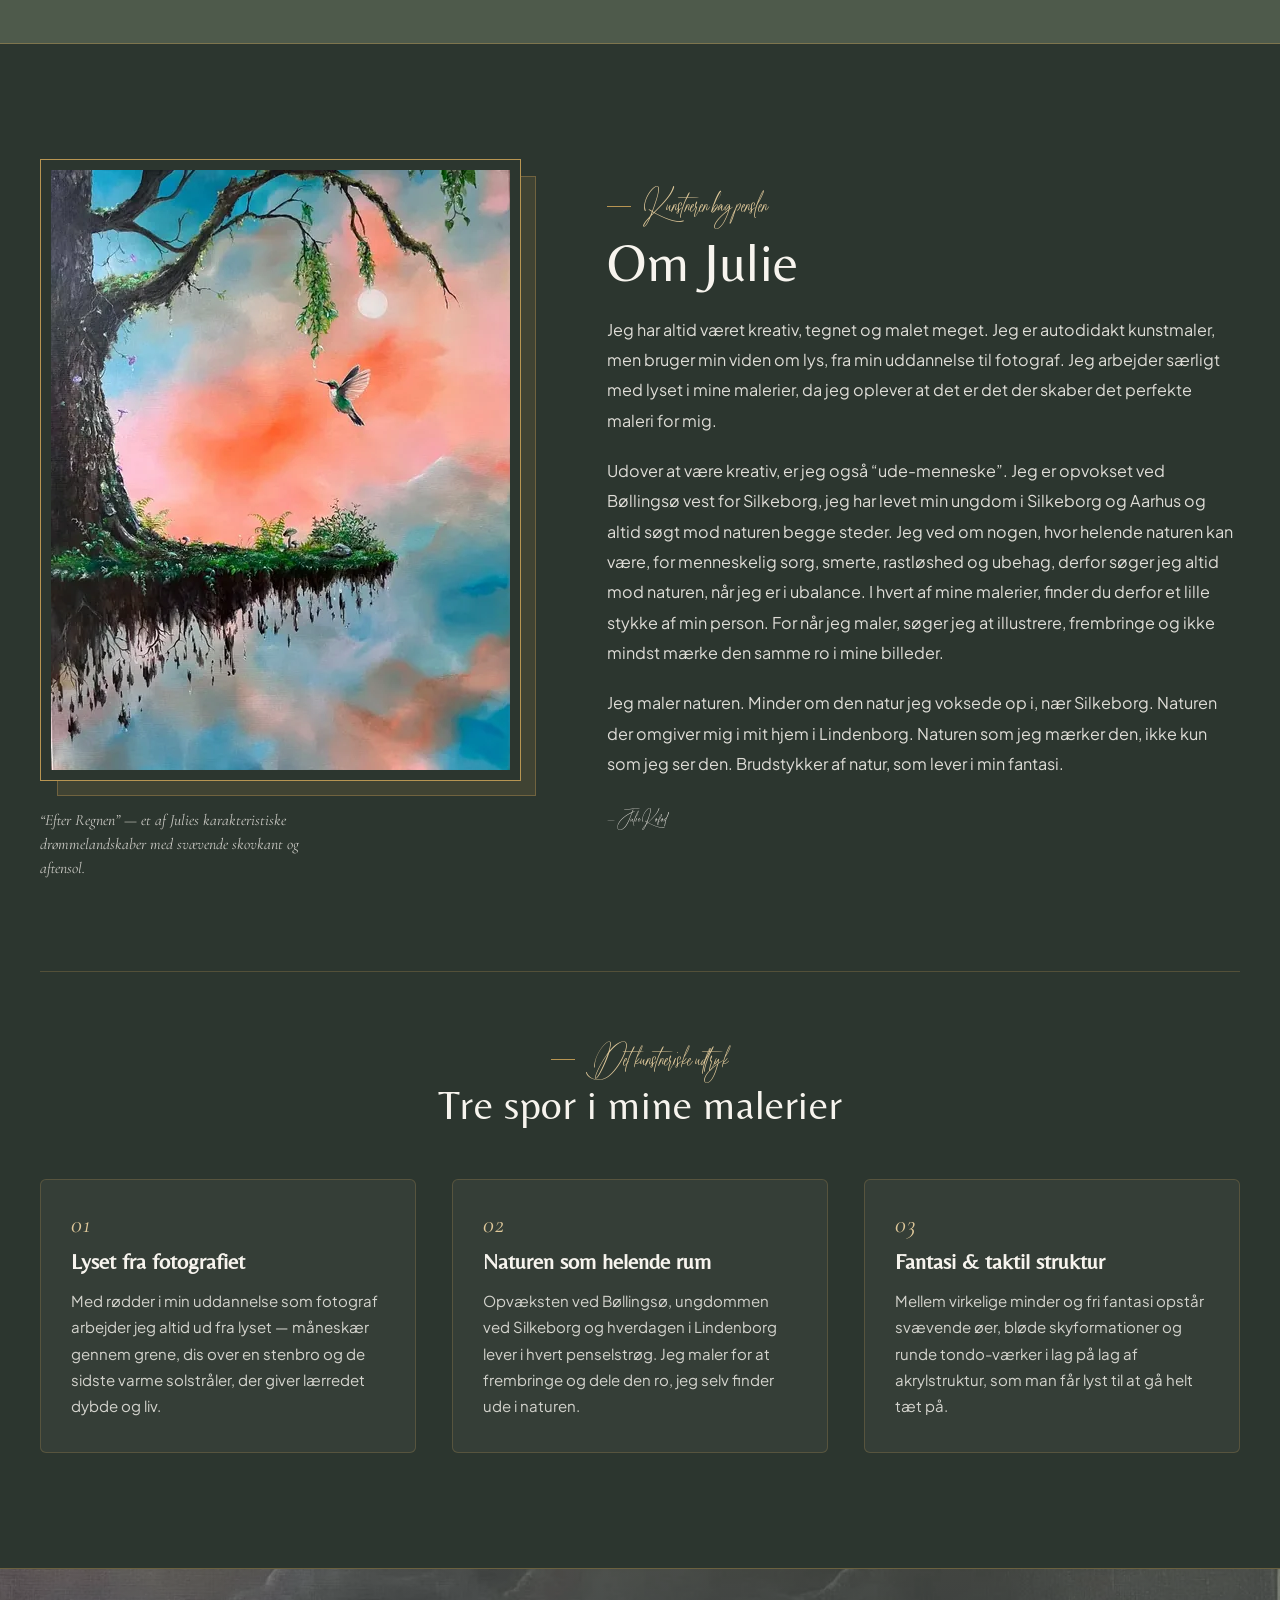
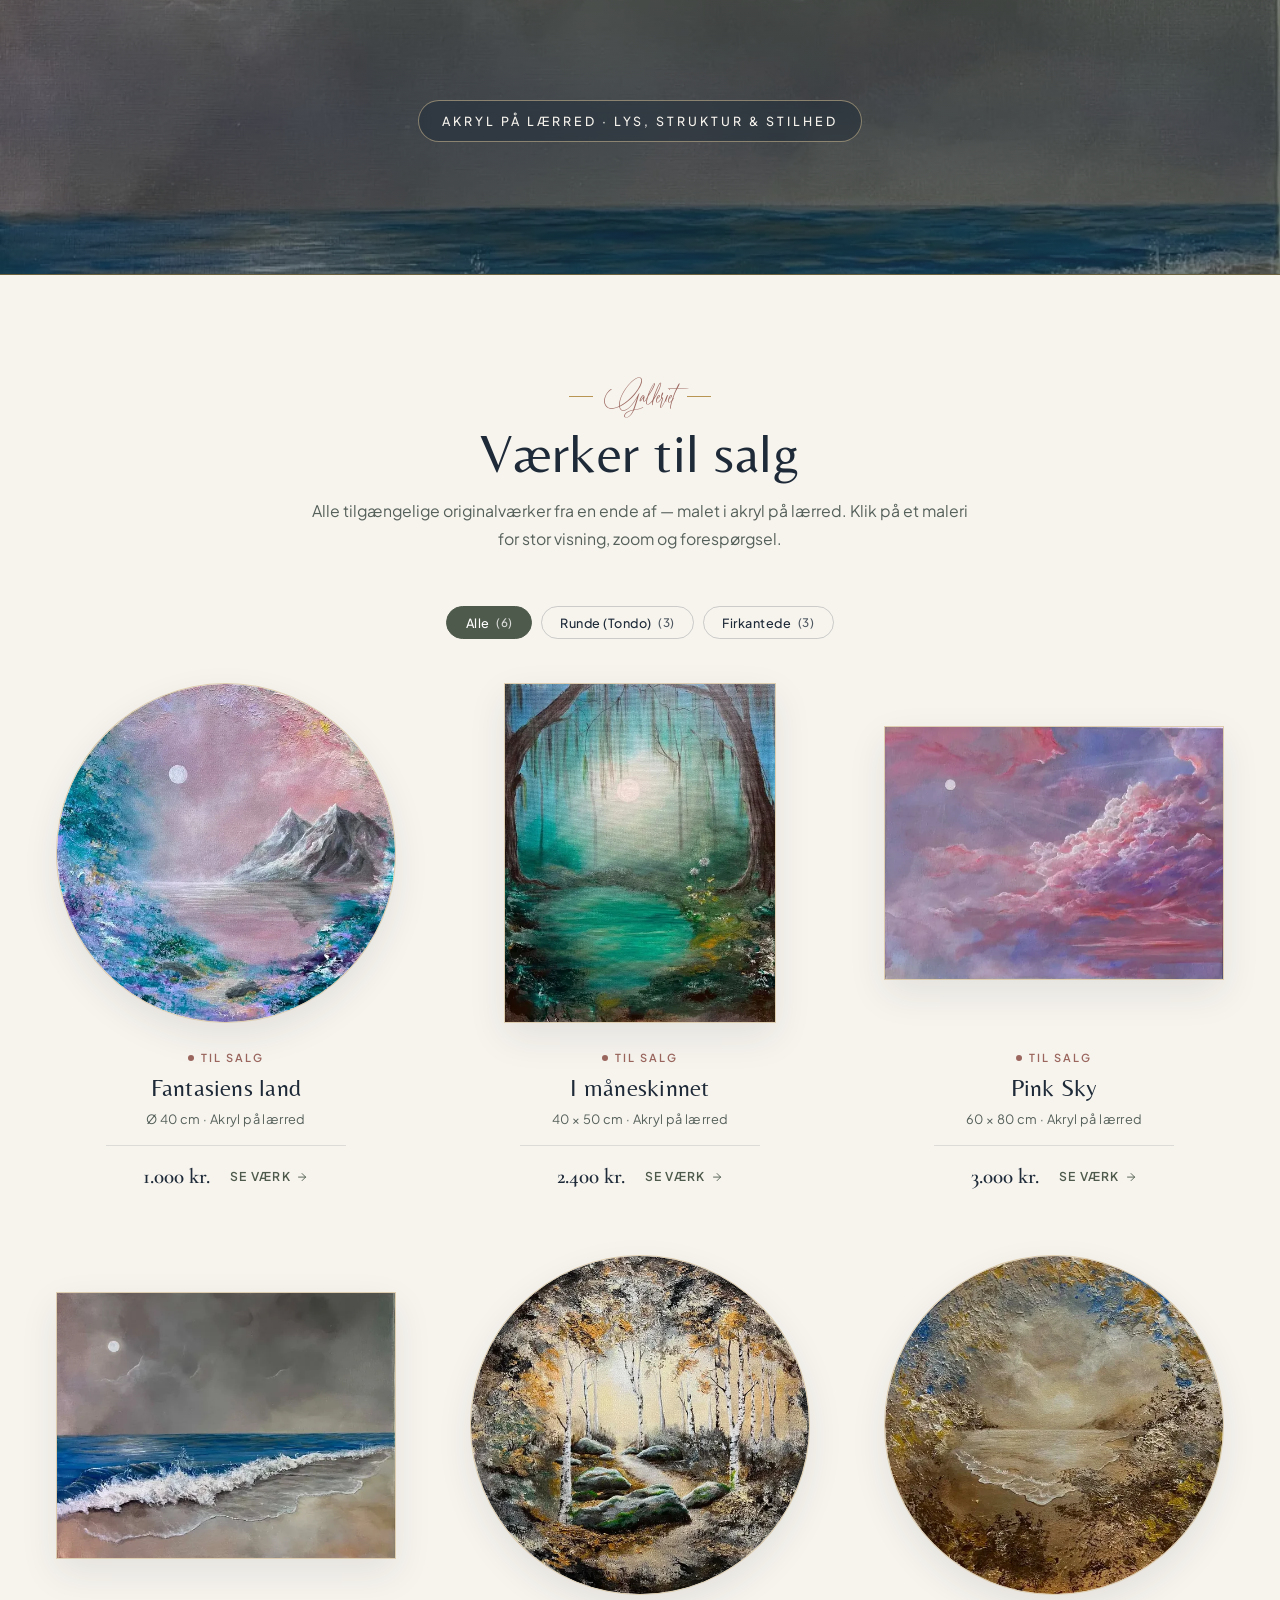
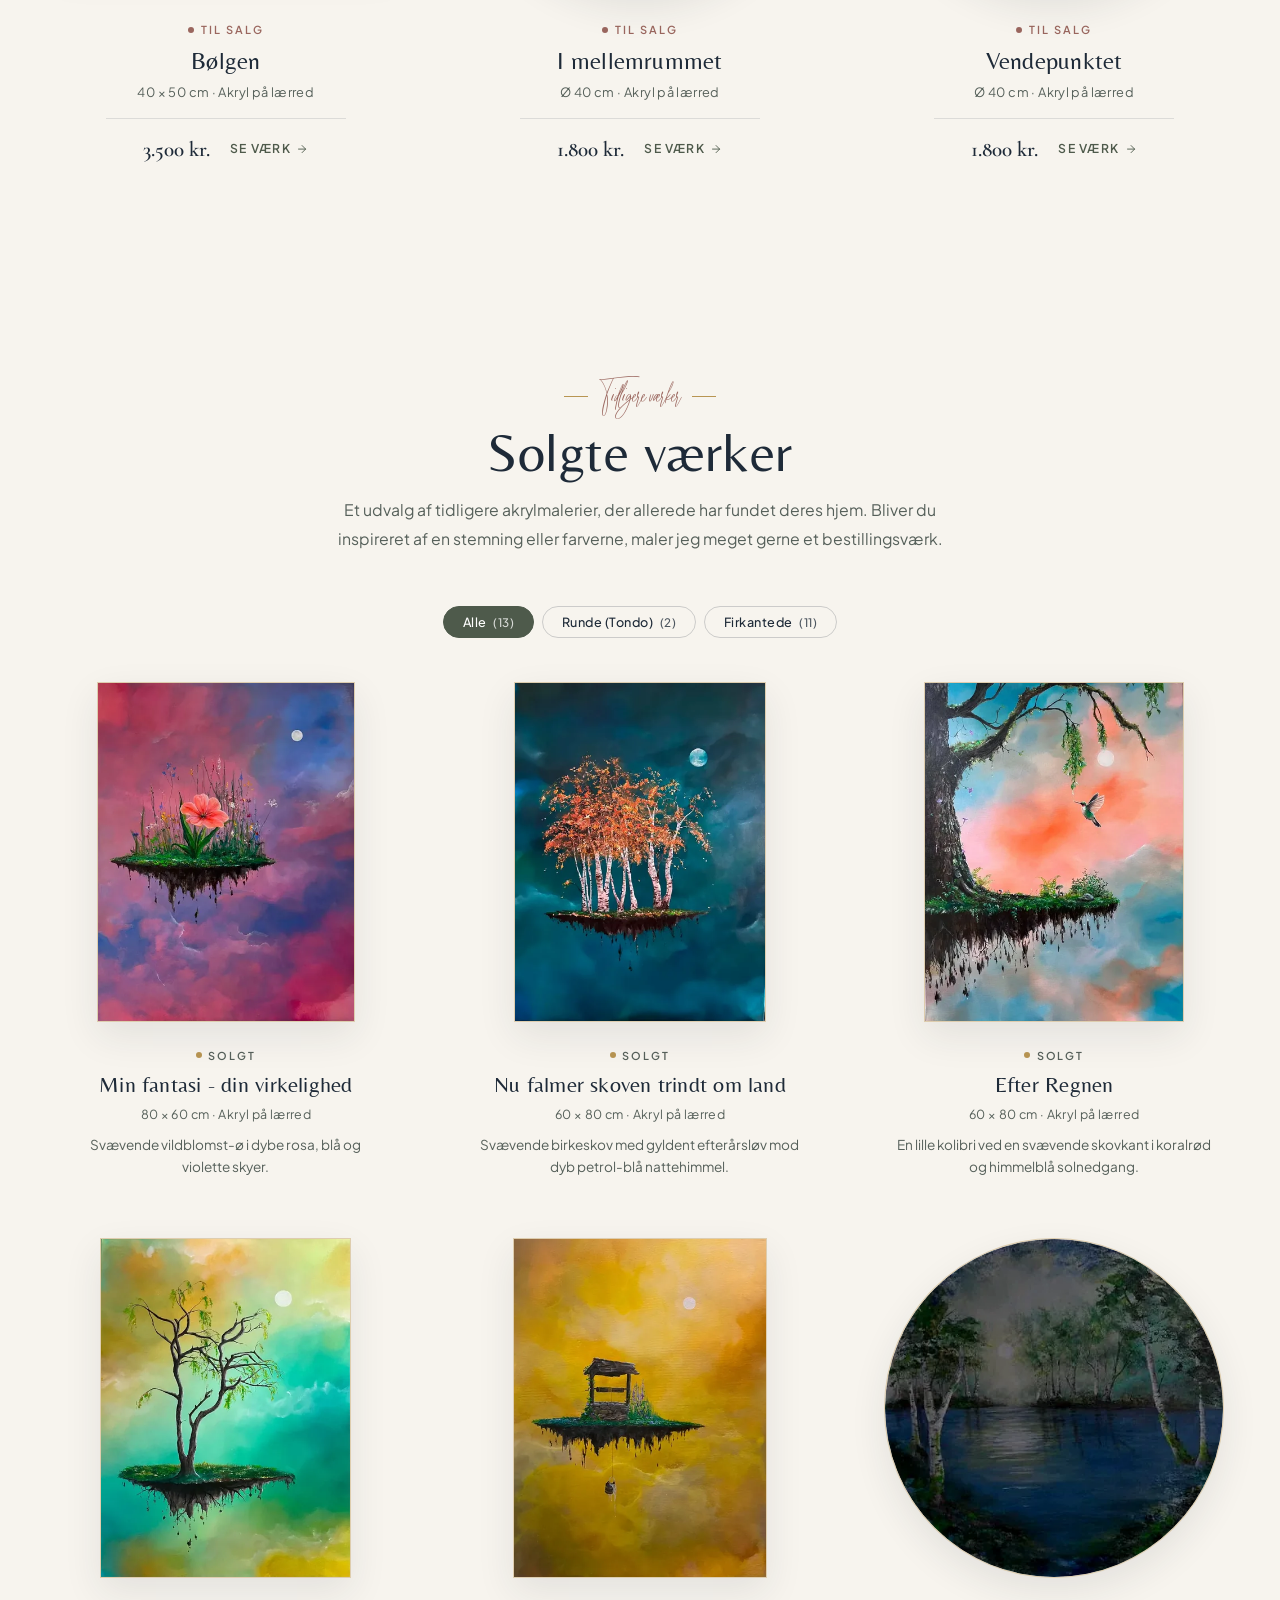
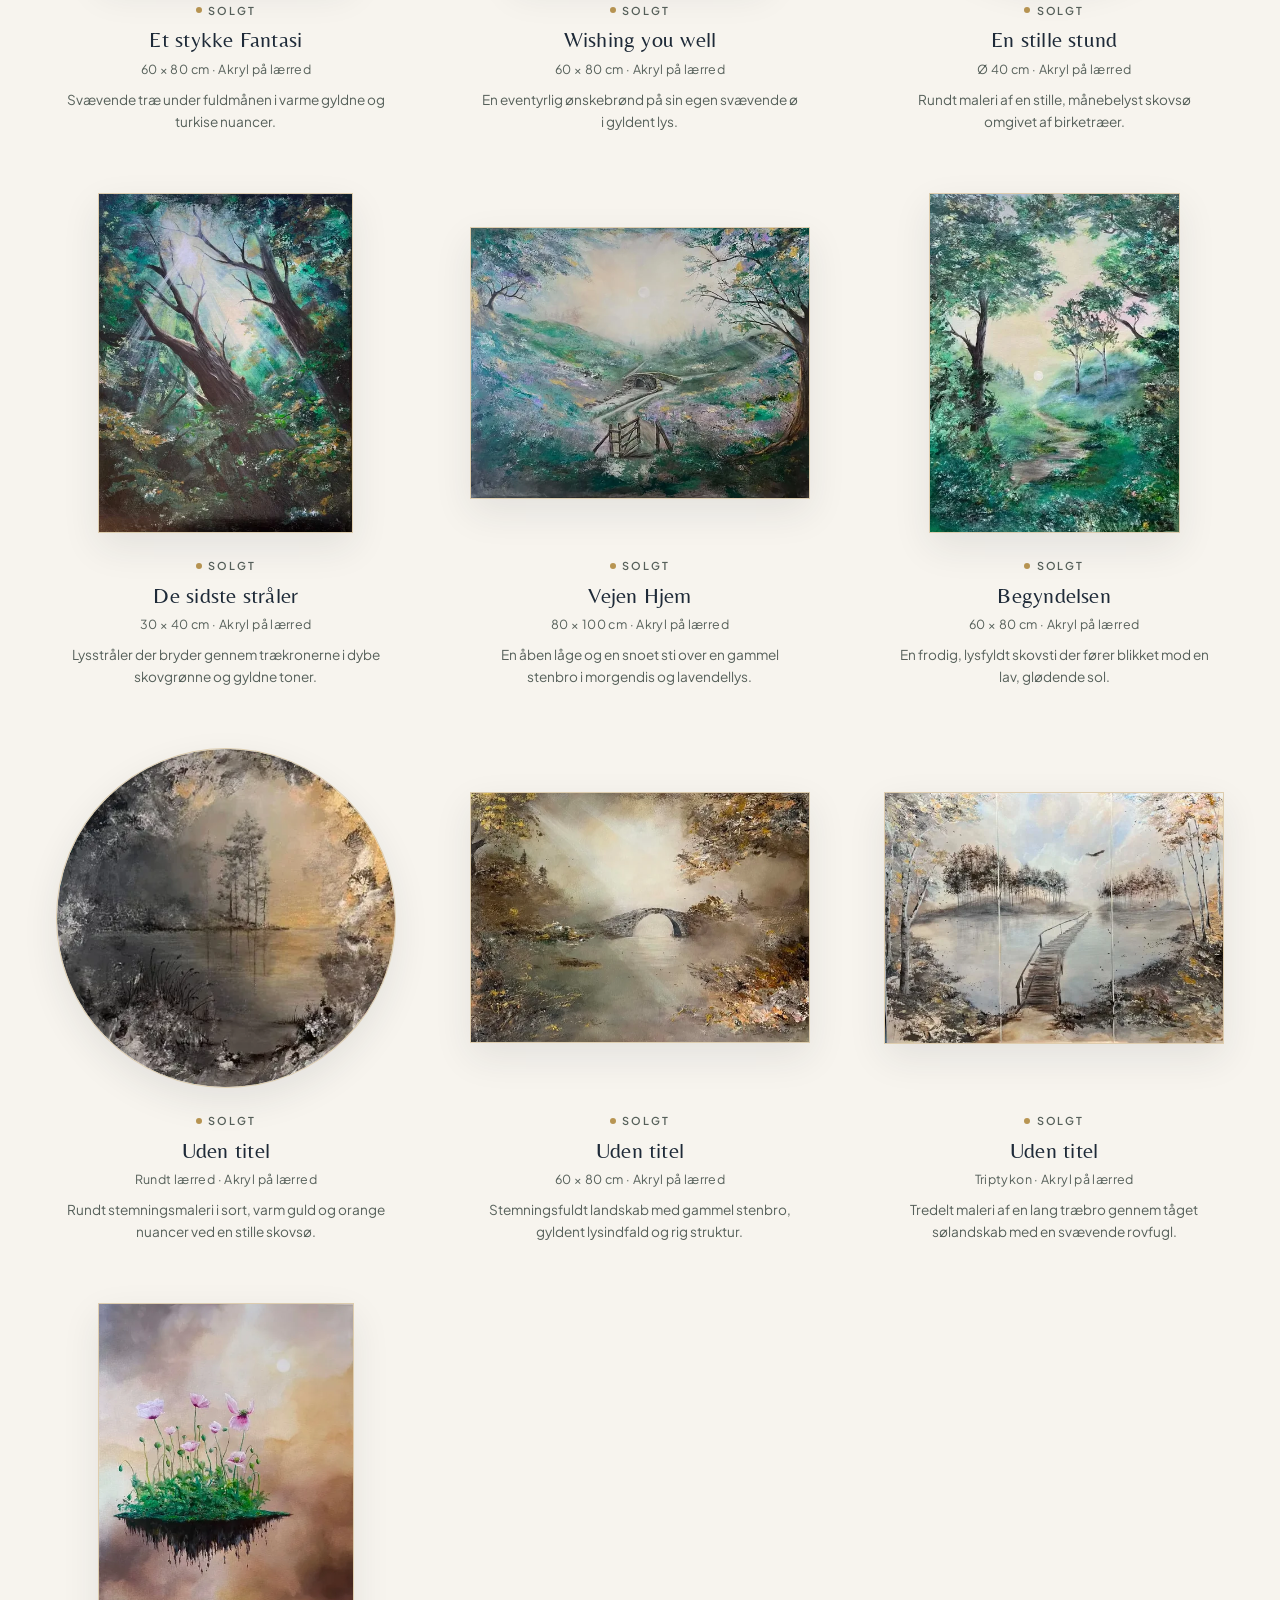
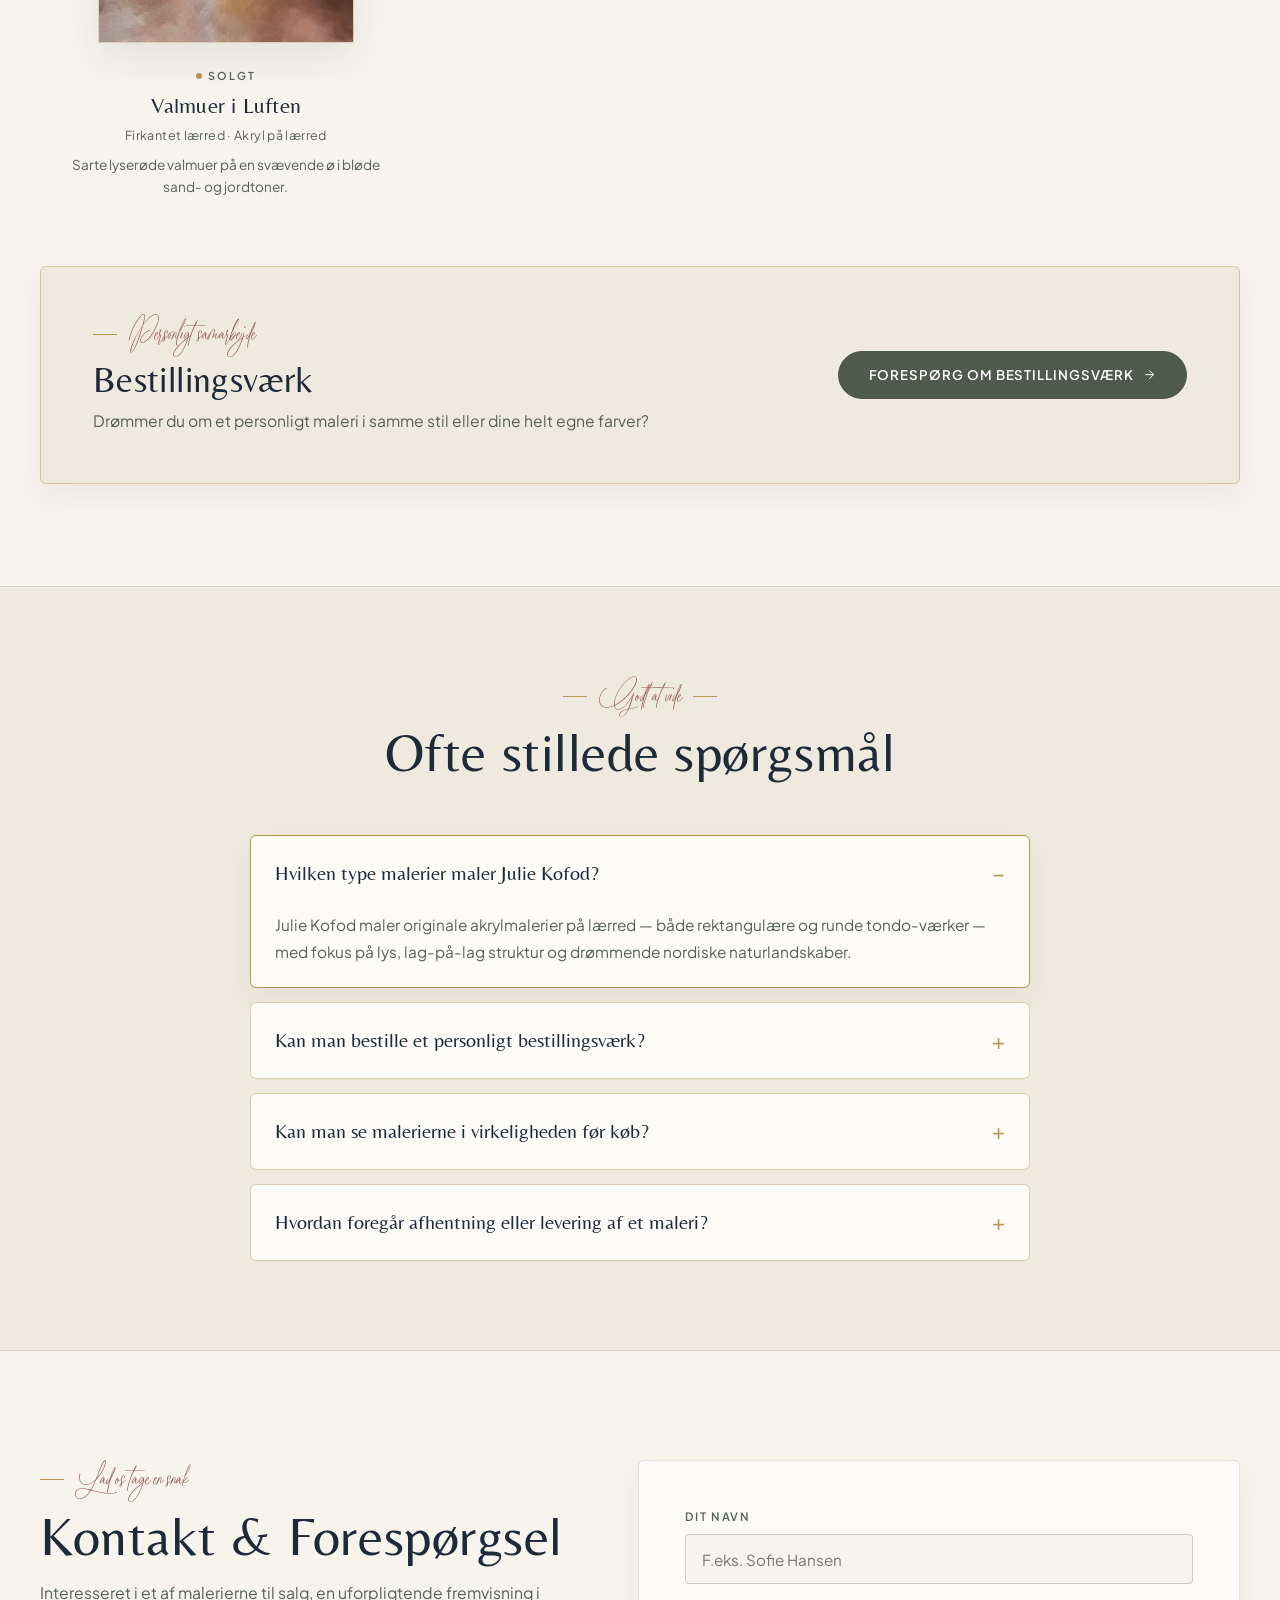
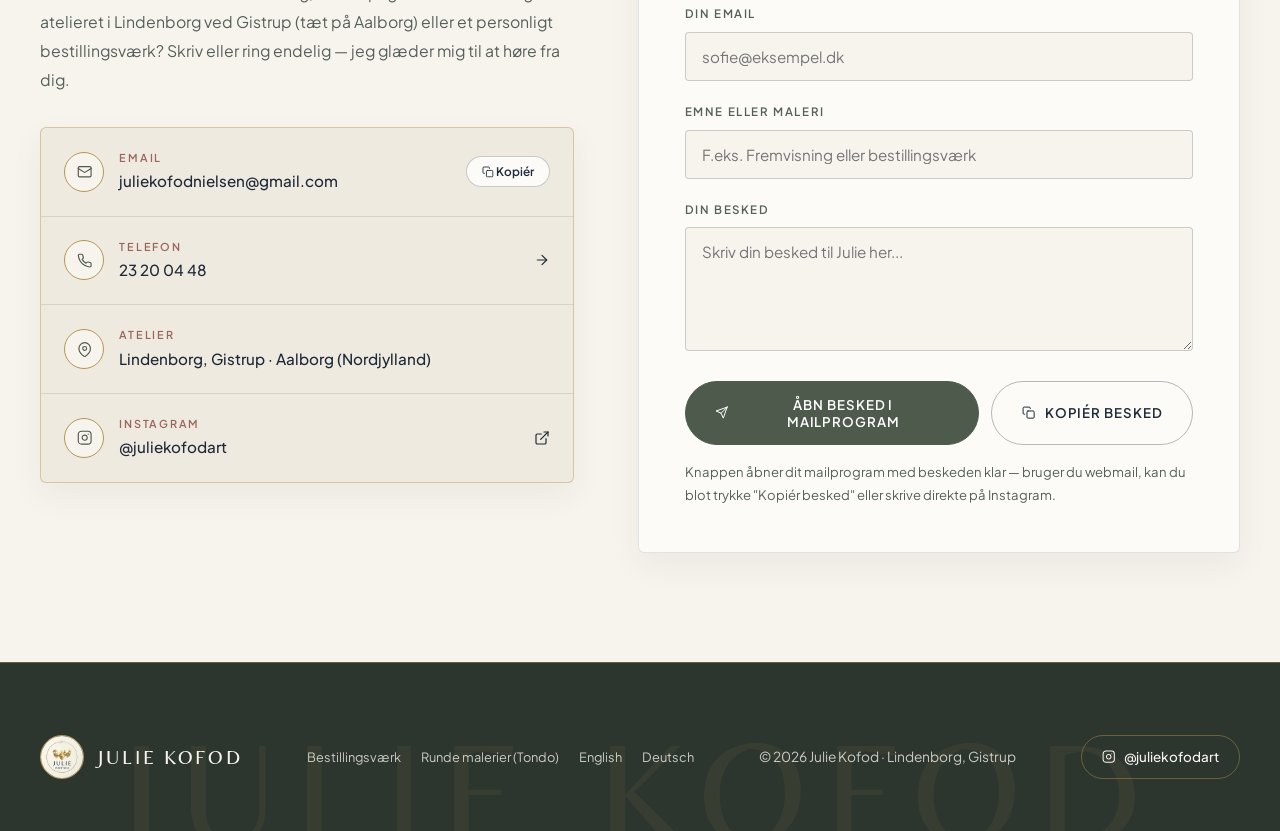
==== commit 2a2ccd92: "Fuld SEO-optimering (thumbs, synlig FAQ, statisk HTML, undersider) + Engelsk (/en/) & Tysk (/de/)" ====
--- a/index.html
+++ b/index.html
@@ -4,38 +4,145 @@
 <head>
     <meta charset="UTF-8">
     <meta name="viewport" content="width=device-width, initial-scale=1.0">
-    <meta name="description" content="Oplev originale akrylmalerier af Julie Kofod i Lindenborg, Gistrup — unikke strukturmalerier, runde tondo-værker og bestillingsværker med lys, natur og farver.">
+    <meta name="description" content="Julie Kofod — dansk kunstmaler i Lindenborg, Gistrup ved Aalborg. Udforsk originale akrylmalerier på lærred, runde tondo-værker, drømmende landskabsmalerier og personlige bestillingsværker.">
+    <meta name="robots" content="index, follow, max-image-preview:large, max-snippet:-1, max-video-preview:-1">
+    <meta name="author" content="Julie Kofod">
+    <meta name="theme-color" content="#F7F4EE">
     <link rel="canonical" href="https://juliekofod.com/">
+    <link rel="alternate" hreflang="da" href="https://juliekofod.com/">
+    <link rel="alternate" hreflang="en" href="https://juliekofod.com/en/">
+    <link rel="alternate" hreflang="de" href="https://juliekofod.com/de/">
+    <link rel="alternate" hreflang="x-default" href="https://juliekofod.com/">
+    <link rel="manifest" href="site.webmanifest">
     <link rel="icon" type="image/png" href="assets/favicon.png">
     <link rel="apple-touch-icon" href="assets/favicon.png">
-    <meta property="og:title" content="Julie Kofod | Kunstner Portfolio &amp; Akrylmalerier">
-    <meta property="og:description" content="Udforsk Julie Kofods kunstneriske univers — drømmende natur, lys, farver og originale akrylmalerier fra atelieret i Lindenborg.">
+
+    <!-- Open Graph / Social Sharing -->
+    <meta property="og:site_name" content="Julie Kofod — Kunstnerportfolio">
+    <meta property="og:title" content="Julie Kofod — Dansk Kunstmaler | Originale Akrylmalerier &amp; Bestillingsværk">
+    <meta property="og:description" content="Oplev Julie Kofods kunstneriske univers — drømmende natur, lys, taktil struktur og originale akrylmalerier fra atelieret i Lindenborg ved Aalborg.">
     <meta property="og:image" content="https://juliekofod.com/assets/til-salg/03-lyseroede-skyer-maane.jpg">
+    <meta property="og:image:width" content="1024">
+    <meta property="og:image:height" content="763">
+    <meta property="og:image:alt" content="Pink Sky — originalt akrylmaleri af Julie Kofod">
     <meta property="og:url" content="https://juliekofod.com/">
     <meta property="og:type" content="website">
     <meta property="og:locale" content="da_DK">
+    <meta property="og:locale:alternate" content="en_GB">
+    <meta property="og:locale:alternate" content="de_DE">
+
+    <!-- Twitter / X Card -->
     <meta name="twitter:card" content="summary_large_image">
-    <title>Julie Kofod | Kunstner Portfolio &amp; Malerier</title>
-
-    <!-- Preload primary hero artwork -->
-    <link rel="preload" as="image" href="assets/til-salg/03-lyseroede-skyer-maane.webp" fetchpriority="high">
-
-    <!-- Structured Data (Person — VisualArtwork Offers injected dynamically from indhold.js) -->
+    <meta name="twitter:title" content="Julie Kofod — Dansk Kunstmaler | Originale Akrylmalerier">
+    <meta name="twitter:description" content="Originale akrylmalerier, runde tondo-værker og bestillingsværker fra atelieret i Lindenborg, Gistrup.">
+    <meta name="twitter:image" content="https://juliekofod.com/assets/til-salg/03-lyseroede-skyer-maane.jpg">
+    <meta name="twitter:image:alt" content="Pink Sky — originalt akrylmaleri af Julie Kofod">
+
+    <title>Julie Kofod — Dansk Kunstmaler | Originale Akrylmalerier &amp; Bestillingsværk</title>
+
+    <!-- Preload critical handwriting font & lightweight hero thumbnail -->
+    <link rel="preload" as="font" href="Fonts/ClaireAmoreth-Regular.woff2" type="font/woff2" crossorigin>
+    <link rel="preload" as="image" href="assets/thumbs/til-salg/03-lyseroede-skyer-maane.webp" fetchpriority="high">
+
+    <!-- Structured Data (@graph: WebSite, Person, ArtGallery/LocalBusiness, FAQPage — VisualArtwork injected dynamically from indhold.js) -->
     <script type="application/ld+json">
     {
         "@context": "https://schema.org",
-        "@type": "Person",
-        "name": "Julie Kofod",
-        "url": "https://juliekofod.com/",
-        "image": "https://juliekofod.com/assets/logo.webp",
-        "jobTitle": "Kunstmaler",
-        "address": {
-            "@type": "PostalAddress",
-            "addressLocality": "Lindenborg, Gistrup",
-            "addressCountry": "DK"
-        },
-        "sameAs": [
-            "https://www.instagram.com/juliekofodart/"
+        "@graph": [
+            {
+                "@type": "WebSite",
+                "@id": "https://juliekofod.com/#website",
+                "url": "https://juliekofod.com/",
+                "name": "Julie Kofod — Kunstnerportfolio & Akrylmalerier",
+                "inLanguage": "da-DK",
+                "publisher": { "@id": "https://juliekofod.com/#person" }
+            },
+            {
+                "@type": "Person",
+                "@id": "https://juliekofod.com/#person",
+                "name": "Julie Kofod",
+                "url": "https://juliekofod.com/",
+                "image": "https://juliekofod.com/assets/logo.webp",
+                "jobTitle": "Billedkunstner og kunstmaler",
+                "description": "Dansk kunstmaler og tidligere fotograf bosat i Lindenborg ved Gistrup og Aalborg. Maler originale akrylmalerier, runde tondo-værker og strukturmalerier inspireret af nordisk natur, lys og fantasi.",
+                "knowsAbout": [
+                    "Akrylmaleri på lærred",
+                    "Landskabsmaleri",
+                    "Runde malerier (tondo)",
+                    "Strukturmaleri",
+                    "Bestillingsværk"
+                ],
+                "address": {
+                    "@type": "PostalAddress",
+                    "addressLocality": "Lindenborg, Gistrup",
+                    "postalCode": "9260",
+                    "addressRegion": "Nordjylland",
+                    "addressCountry": "DK"
+                },
+                "sameAs": [
+                    "https://www.instagram.com/juliekofodart/"
+                ]
+            },
+            {
+                "@type": "ArtGallery",
+                "@id": "https://juliekofod.com/#atelier",
+                "name": "Julie Kofod Atelier",
+                "url": "https://juliekofod.com/",
+                "image": "https://juliekofod.com/assets/til-salg/03-lyseroede-skyer-maane.jpg",
+                "telephone": "+45 23 20 04 48",
+                "email": "juliekofodnielsen@gmail.com",
+                "priceRange": "1.000 - 4.000 kr.",
+                "address": {
+                    "@type": "PostalAddress",
+                    "addressLocality": "Lindenborg, Gistrup",
+                    "postalCode": "9260",
+                    "addressRegion": "Nordjylland",
+                    "addressCountry": "DK"
+                },
+                "areaServed": ["Aalborg", "Gistrup", "Nordjylland", "Danmark"],
+                "founder": { "@id": "https://juliekofod.com/#person" },
+                "sameAs": [
+                    "https://www.instagram.com/juliekofodart/"
+                ]
+            },
+            {
+                "@type": "FAQPage",
+                "@id": "https://juliekofod.com/#faq",
+                "mainEntity": [
+                    {
+                        "@type": "Question",
+                        "name": "Hvilken type malerier maler Julie Kofod?",
+                        "acceptedAnswer": {
+                            "@type": "Answer",
+                            "text": "Julie Kofod maler originale akrylmalerier på lærred — både rektangulære og runde tondo-værker — med fokus på lys, lag-på-lag struktur og drømmende nordiske naturlandskaber."
+                        }
+                    },
+                    {
+                        "@type": "Question",
+                        "name": "Kan man bestille et personligt bestillingsværk?",
+                        "acceptedAnswer": {
+                            "@type": "Answer",
+                            "text": "Ja, Julie maler meget gerne personlige bestillingsværker i ønskede mål, format (rundt eller rektangulært) og farvetoner. Kontakt hende via formularen på siden, mail eller Instagram."
+                        }
+                    },
+                    {
+                        "@type": "Question",
+                        "name": "Kan man se malerierne i virkeligheden før køb?",
+                        "acceptedAnswer": {
+                            "@type": "Answer",
+                            "text": "Ja, du er meget velkommen til at aftale en uforpligtende fremvisning i atelieret i Lindenborg ved Gistrup nær Aalborg."
+                        }
+                    },
+                    {
+                        "@type": "Question",
+                        "name": "Hvordan foregår afhentning eller levering af et maleri?",
+                        "acceptedAnswer": {
+                            "@type": "Answer",
+                            "text": "Malerier kan afhentes direkte i Lindenborg ved Gistrup, eller sendes forsvarligt indpakket efter aftale i hele Danmark."
+                        }
+                    }
+                ]
+            }
         ]
     }
     </script>
@@ -166,10 +273,17 @@
                 </ul>
             </nav>
 
-            <a href="https://www.instagram.com/juliekofodart/" target="_blank" rel="noopener noreferrer"
-                class="nav-instagram" id="nav-instagram" aria-label="Julie Kofod på Instagram">
-                <svg class="icon" aria-hidden="true"><use href="#i-instagram"></use></svg>
-            </a>
+            <div class="nav-utilities">
+                <div class="lang-switcher" aria-label="Vælg sprog">
+                    <a href="/" class="active" hreflang="da" aria-current="page">DA</a>
+                    <a href="/en/" hreflang="en">EN</a>
+                    <a href="/de/" hreflang="de">DE</a>
+                </div>
+                <a href="https://www.instagram.com/juliekofodart/" target="_blank" rel="noopener noreferrer"
+                    class="nav-instagram" id="nav-instagram" aria-label="Julie Kofod på Instagram">
+                    <svg class="icon" aria-hidden="true"><use href="#i-instagram"></use></svg>
+                </a>
+            </div>
 
             <button type="button" class="mobile-menu-toggle" id="mobile-menu-open" aria-label="Åbn menu" aria-expanded="false" aria-controls="mobile-drawer">
                 <svg class="icon" aria-hidden="true"><use href="#i-bars"></use></svg>
@@ -193,6 +307,11 @@
                 <li><a href="#solgte" class="drawer-link">Arkiv</a></li>
                 <li><a href="#kontakt" class="drawer-link">Kontakt</a></li>
             </ul>
+            <div class="drawer-lang" aria-label="Vælg sprog">
+                <a href="/" class="active" hreflang="da">Dansk</a>
+                <a href="/en/" hreflang="en">English</a>
+                <a href="/de/" hreflang="de">Deutsch</a>
+            </div>
             <a href="https://www.instagram.com/juliekofodart/" target="_blank" rel="noopener noreferrer"
                 class="btn btn-aqua" id="drawer-instagram">
                 <svg class="icon" aria-hidden="true"><use href="#i-instagram"></use></svg> @juliekofodart
@@ -219,22 +338,22 @@
                     </div>
                 </div>
 
-                <!-- 4-Panel Editorial Artwork Strip (inspired by Julie's painter moodboard) -->
+                <!-- 4-Panel Editorial Artwork Strip (lightweight WebP thumbnails for fast LCP) -->
                 <div class="hero-mosaic" aria-label="Udvalgte stemninger fra Julies univers">
                     <figure class="mosaic-tile" id="hero-frame-main" role="button" tabindex="0" aria-label="Se Pink Sky i stor visning">
-                        <img src="assets/til-salg/03-lyseroede-skyer-maane.webp" alt="Pink Sky maleri af Julie Kofod" id="hero-img-main" width="1024" height="763" fetchpriority="high" decoding="async">
+                        <img src="assets/thumbs/til-salg/03-lyseroede-skyer-maane.webp" alt="Pink Sky — originalt akrylmaleri med lyserøde skyer og fuldmåne af kunstmaler Julie Kofod (60 × 80 cm)" id="hero-img-main" width="600" height="447" fetchpriority="high" decoding="async">
                         <figcaption>Pink Sky · Lys &amp; himmelrum</figcaption>
                     </figure>
                     <figure class="mosaic-tile mosaic-tile--round mosaic-tile--tall" id="hero-frame-round" role="button" tabindex="0" aria-label="Se Fantasiens land i stor visning">
-                        <img src="assets/til-salg/01-rund-maane-bjerge.webp" alt="Fantasiens land rundt maleri af Julie Kofod" id="hero-img-round" width="938" height="938" fetchpriority="high" decoding="async">
+                        <img src="assets/thumbs/til-salg/01-rund-maane-bjerge.webp" alt="Fantasiens land — rundt akrylmaleri (tondo) med fuldmåne over bjergene af Julie Kofod (Ø 40 cm)" id="hero-img-round" width="600" height="600" fetchpriority="high" decoding="async">
                         <figcaption>Fantasiens land · Tondo</figcaption>
                     </figure>
                     <figure class="mosaic-tile" data-hero-id="i-maaneskinnet" role="button" tabindex="0" aria-label="Se I måneskinnet i stor visning">
-                        <img src="assets/til-salg/02-turkis-skov-so-clean.webp" alt="I måneskinnet maleri af Julie Kofod" loading="eager" decoding="async">
+                        <img src="assets/thumbs/til-salg/02-turkis-skov-so-clean.webp" alt="I måneskinnet — akrylmaleri af månebelyst turkis skovsø af Julie Kofod (40 × 50 cm)" width="480" height="600" loading="eager" decoding="async">
                         <figcaption>I måneskinnet · Skovsø</figcaption>
                     </figure>
                     <figure class="mosaic-tile mosaic-tile--round mosaic-tile--tall" data-hero-id="i-mellemrummet" role="button" tabindex="0" aria-label="Se I mellemrummet i stor visning">
-                        <img src="assets/til-salg/05-rund-birkeskov.webp" alt="I mellemrummet maleri af Julie Kofod" loading="eager" decoding="async">
+                        <img src="assets/thumbs/til-salg/05-rund-birkeskov.webp" alt="I mellemrummet — rundt strukturmaleri af birkeskov i efterårslys af Julie Kofod (Ø 40 cm)" width="600" height="600" loading="eager" decoding="async">
                         <figcaption>I mellemrummet · Struktur</figcaption>
                     </figure>
                 </div>
@@ -256,7 +375,7 @@
                 <div class="about-grid">
                     <div class="about-media reveal">
                         <div class="about-image-frame">
-                            <img src="assets/solgt/solgt-07.webp" alt="Efter Regnen — akrylmaleri af Julie Kofod" id="om-billede" loading="lazy" decoding="async">
+                            <img src="assets/thumbs/solgt/solgt-07.webp" alt="Efter Regnen — akrylmaleri med svævende skovkant og aftensol af kunstmaler Julie Kofod" id="om-billede" width="459" height="600" loading="lazy" decoding="async">
                         </div>
                         <p class="about-media-caption">“Efter Regnen” — et af Julies karakteristiske drømmelandskaber med svævende skovkant og aftensol.</p>
                     </div>
@@ -264,7 +383,11 @@
                     <div class="about-copy reveal">
                         <span class="eyebrow" id="om-overtitel">Kunstneren bag penslen</span>
                         <h2 class="section-title" id="om-overskrift">Om Julie</h2>
-                        <div id="om-afsnit"></div>
+                        <div id="om-afsnit">
+                            <p>Jeg har altid været kreativ, tegnet og malet meget. Jeg er autodidakt kunstmaler, men bruger min viden om lys, fra min uddannelse til fotograf. Jeg arbejder særligt med lyset i mine malerier, da jeg oplever at det er det der skaber det perfekte maleri for mig.</p>
+                            <p>Udover at være kreativ, er jeg også “ude-menneske”. Jeg er opvokset ved Bøllingsø vest for Silkeborg, jeg har levet min ungdom i Silkeborg og Aarhus og altid søgt mod naturen begge steder. Jeg ved om nogen, hvor helende naturen kan være, for menneskelig sorg, smerte, rastløshed og ubehag, derfor søger jeg altid mod naturen, når jeg er i ubalance. I hvert af mine malerier, finder du derfor et lille stykke af min person. For når jeg maler, søger jeg at illustrere, frembringe og ikke mindst mærke den samme ro i mine billeder.</p>
+                            <p>Jeg maler naturen. Minder om den natur jeg voksede op i, nær Silkeborg. Naturen der omgiver mig i mit hjem i Lindenborg. Naturen som jeg mærker den, ikke kun som jeg ser den. Brudstykker af natur, som lever i min fantasi.</p>
+                        </div>
                         <p class="about-signature" id="om-underskrift">— Julie Kofod</p>
                     </div>
                 </div>
@@ -354,13 +477,50 @@
             </div>
         </section>
 
+        <!-- 5B. Ofte stillede spørgsmål (#faq) — matcher FAQPage JSON-LD 1-til-1 -->
+        <section id="faq" class="faq-section" aria-labelledby="faq-heading">
+            <div class="container">
+                <div class="section-header centered reveal">
+                    <span class="eyebrow">Godt at vide</span>
+                    <h2 class="section-title" id="faq-heading">Ofte stillede spørgsmål</h2>
+                </div>
+
+                <div class="faq-list reveal">
+                    <details class="faq-item" open>
+                        <summary>Hvilken type malerier maler Julie Kofod?</summary>
+                        <div class="faq-answer">
+                            Julie Kofod maler originale akrylmalerier på lærred — både rektangulære og <a href="/runde-malerier/">runde tondo-værker</a> — med fokus på lys, lag-på-lag struktur og drømmende nordiske naturlandskaber.
+                        </div>
+                    </details>
+                    <details class="faq-item">
+                        <summary>Kan man bestille et personligt bestillingsværk?</summary>
+                        <div class="faq-answer">
+                            Ja, Julie maler meget gerne personlige <a href="/bestillingsvaerk/">bestillingsværker</a> i ønskede mål, format (rundt eller rektangulært) og farvetoner. Kontakt hende via formularen herunder, mail eller Instagram.
+                        </div>
+                    </details>
+                    <details class="faq-item">
+                        <summary>Kan man se malerierne i virkeligheden før køb?</summary>
+                        <div class="faq-answer">
+                            Ja, du er meget velkommen til at aftale en uforpligtende fremvisning i atelieret i Lindenborg ved Gistrup nær Aalborg i Nordjylland.
+                        </div>
+                    </details>
+                    <details class="faq-item">
+                        <summary>Hvordan foregår afhentning eller levering af et maleri?</summary>
+                        <div class="faq-answer">
+                            Malerier kan afhentes direkte i Lindenborg ved Gistrup, eller sendes forsvarligt indpakket efter aftale i hele Danmark og udlandet.
+                        </div>
+                    </details>
+                </div>
+            </div>
+        </section>
+
         <!-- 6. Contact & Studio Visit (#kontakt) -->
         <section id="kontakt" class="contact-section">
             <div class="container contact-grid">
                 <div class="contact-info reveal">
                     <span class="eyebrow" id="kontakt-overtitel">Lad os tage en snak</span>
                     <h2 class="section-title" id="kontakt-overskrift">Kontakt &amp; Forespørgsel</h2>
-                    <p class="section-intro" id="kontakt-tekst">Interesseret i et af malerierne til salg, en fremvisning i Lindenborg eller et personligt bestillingsværk? Skriv eller ring endelig — jeg glæder mig til at høre fra dig.</p>
+                    <p class="section-intro" id="kontakt-tekst">Interesseret i et af malerierne til salg, en uforpligtende fremvisning i atelieret i Lindenborg ved Gistrup (tæt på Aalborg) eller et personligt bestillingsværk? Skriv eller ring endelig — jeg glæder mig til at høre fra dig.</p>
 
                     <div class="contact-channels">
                         <div class="channel-card">
@@ -392,7 +552,7 @@
                                 <span class="channel-icon" aria-hidden="true"><svg class="icon"><use href="#i-pin"></use></svg></span>
                                 <span>
                                     <span class="channel-label">Atelier</span>
-                                    <span class="channel-value" id="kontakt-by-text">Lindenborg, Gistrup</span>
+                                    <span class="channel-value" id="kontakt-by-text">Lindenborg, Gistrup · Aalborg (Nordjylland)</span>
                                 </span>
                             </span>
                         </div>
@@ -452,6 +612,12 @@
             <div class="footer-brand">
                 <img src="assets/logo.webp" alt="Julie Kofod logo" id="footer-logo" width="44" height="44" loading="lazy">
                 <span>Julie Kofod</span>
+            </div>
+            <div class="footer-links" aria-label="Genveje og sprog">
+                <a href="/bestillingsvaerk/">Bestillingsværk</a>
+                <a href="/runde-malerier/">Runde malerier (Tondo)</a>
+                <a href="/en/" hreflang="en">English</a>
+                <a href="/de/" hreflang="de">Deutsch</a>
             </div>
             <p class="footer-copy" id="site-footer-text">© 2026 Julie Kofod · Lindenborg, Gistrup</p>
             <a href="https://www.instagram.com/juliekofodart/" target="_blank" rel="noopener noreferrer"
--- a/index.css
+++ b/index.css
@@ -383,6 +383,65 @@
     transform: translateY(-2px);
 }
 
+.nav-utilities {
+    display: inline-flex;
+    align-items: center;
+    gap: 0.75rem;
+}
+
+.lang-switcher {
+    display: inline-flex;
+    align-items: center;
+    gap: 0.25rem;
+    padding: 0.24rem 0.45rem;
+    border-radius: 999px;
+    border: 1px solid rgba(30, 42, 56, 0.16);
+    background: rgba(252, 251, 248, 0.72);
+    font-size: 0.7rem;
+    font-weight: 600;
+    letter-spacing: 0.08em;
+}
+
+.lang-switcher a {
+    padding: 0.22rem 0.48rem;
+    border-radius: 999px;
+    color: var(--text-muted);
+    transition: background-color 0.2s ease, color 0.2s ease;
+}
+
+.lang-switcher a:hover {
+    color: var(--ink-navy);
+}
+
+.lang-switcher a.active {
+    background: var(--forest-sage);
+    color: #FFFFFF;
+}
+
+.drawer-lang {
+    display: flex;
+    gap: 0.5rem;
+    padding-top: 0.75rem;
+    border-top: 1px solid var(--border-soft);
+}
+
+.drawer-lang a {
+    flex: 1;
+    text-align: center;
+    padding: 0.5rem 0.65rem;
+    border-radius: 999px;
+    border: 1px solid var(--border-soft);
+    font-size: 0.8rem;
+    font-weight: 600;
+    color: var(--text-muted);
+}
+
+.drawer-lang a.active {
+    background: var(--forest-sage);
+    border-color: var(--forest-sage);
+    color: #FFFFFF;
+}
+
 .mobile-menu-toggle {
     display: none;
     align-items: center;
@@ -1292,6 +1351,137 @@
     border: 1px solid rgba(223, 200, 154, 0.52);
     border-radius: 999px;
     backdrop-filter: blur(6px);
+}
+
+/* ==========================================================================
+   OFTE STILLEDE SPØRGSMÅL (#faq) — SYNLIG FAQ DER MATCHER JSON-LD
+   ========================================================================== */
+.faq-section {
+    padding: clamp(4.25rem, 7vw, 6rem) 0;
+    background: var(--bg-linen);
+    border-top: 1px solid var(--border-soft);
+    border-bottom: 1px solid var(--border-soft);
+}
+
+.faq-list {
+    max-width: 780px;
+    margin: 0 auto;
+    display: flex;
+    flex-direction: column;
+    gap: 0.85rem;
+}
+
+.faq-item {
+    background: var(--surface-card);
+    border: 1px solid var(--gold-soft);
+    border-radius: 6px;
+    transition: border-color 0.25s ease, box-shadow 0.25s ease;
+}
+
+.faq-item[open] {
+    border-color: var(--gold-warm);
+    box-shadow: var(--shadow-soft);
+}
+
+.faq-item summary {
+    list-style: none;
+    cursor: pointer;
+    padding: 1.25rem 1.5rem;
+    display: flex;
+    align-items: center;
+    justify-content: space-between;
+    gap: 1rem;
+    font-family: var(--font-display);
+    font-size: 1.24rem;
+    color: var(--ink-navy);
+}
+
+.faq-item summary::-webkit-details-marker {
+    display: none;
+}
+
+.faq-item summary::after {
+    content: "+";
+    font-family: var(--font-body);
+    font-size: 1.35rem;
+    font-weight: 400;
+    color: var(--gold-warm);
+    line-height: 1;
+    transition: transform 0.25s ease;
+    flex-shrink: 0;
+}
+
+.faq-item[open] summary::after {
+    content: "−";
+}
+
+.faq-answer {
+    padding: 0 1.5rem 1.35rem;
+    font-size: 0.96rem;
+    line-height: 1.78;
+    color: var(--text-muted);
+}
+
+/* ==========================================================================
+   UNDERSIDER (/bestillingsvaerk/ & /runde-malerier/)
+   ========================================================================== */
+.subpage-hero {
+    padding: clamp(3rem, 6vw, 4.75rem) 0 clamp(2.5rem, 4.5vw, 3.75rem);
+    background: radial-gradient(circle at 50% 0%, rgba(231, 223, 210, 0.55) 0%, transparent 65%), var(--bg-paper);
+    text-align: center;
+    border-bottom: 1px solid var(--border-soft);
+}
+
+.breadcrumb {
+    font-size: 0.76rem;
+    letter-spacing: 0.12em;
+    text-transform: uppercase;
+    color: var(--text-muted);
+    margin-bottom: 1.1rem;
+}
+
+.breadcrumb a:hover {
+    color: var(--forest-sage);
+}
+
+.steps-grid {
+    display: grid;
+    grid-template-columns: repeat(3, minmax(0, 1fr));
+    gap: clamp(1.25rem, 2.8vw, 2rem);
+    margin-top: 2.5rem;
+}
+
+.step-card {
+    background: var(--surface-card);
+    border: 1px solid var(--gold-soft);
+    border-radius: 6px;
+    padding: 2rem 1.75rem;
+    display: flex;
+    flex-direction: column;
+    gap: 0.65rem;
+}
+
+.step-card h3 {
+    font-size: 1.38rem;
+    color: var(--ink-navy);
+}
+
+.step-card p {
+    font-size: 0.94rem;
+    color: var(--text-muted);
+    line-height: 1.75;
+}
+
+.footer-links {
+    display: flex;
+    flex-wrap: wrap;
+    gap: 0.5rem 1.25rem;
+    font-size: 0.8rem;
+    color: rgba(247, 244, 238, 0.78);
+}
+
+.footer-links a:hover {
+    color: #DFC89A;
 }
 
 /* ==========================================================================
@@ -2015,7 +2205,8 @@
         grid-template-columns: 1fr;
     }
 
-    .expression-grid {
+    .expression-grid,
+    .steps-grid {
         grid-template-columns: 1fr;
     }
 
@@ -2040,6 +2231,7 @@
     }
 
     .nav-links,
+    .nav-utilities,
     .nav-instagram {
         display: none;
     }
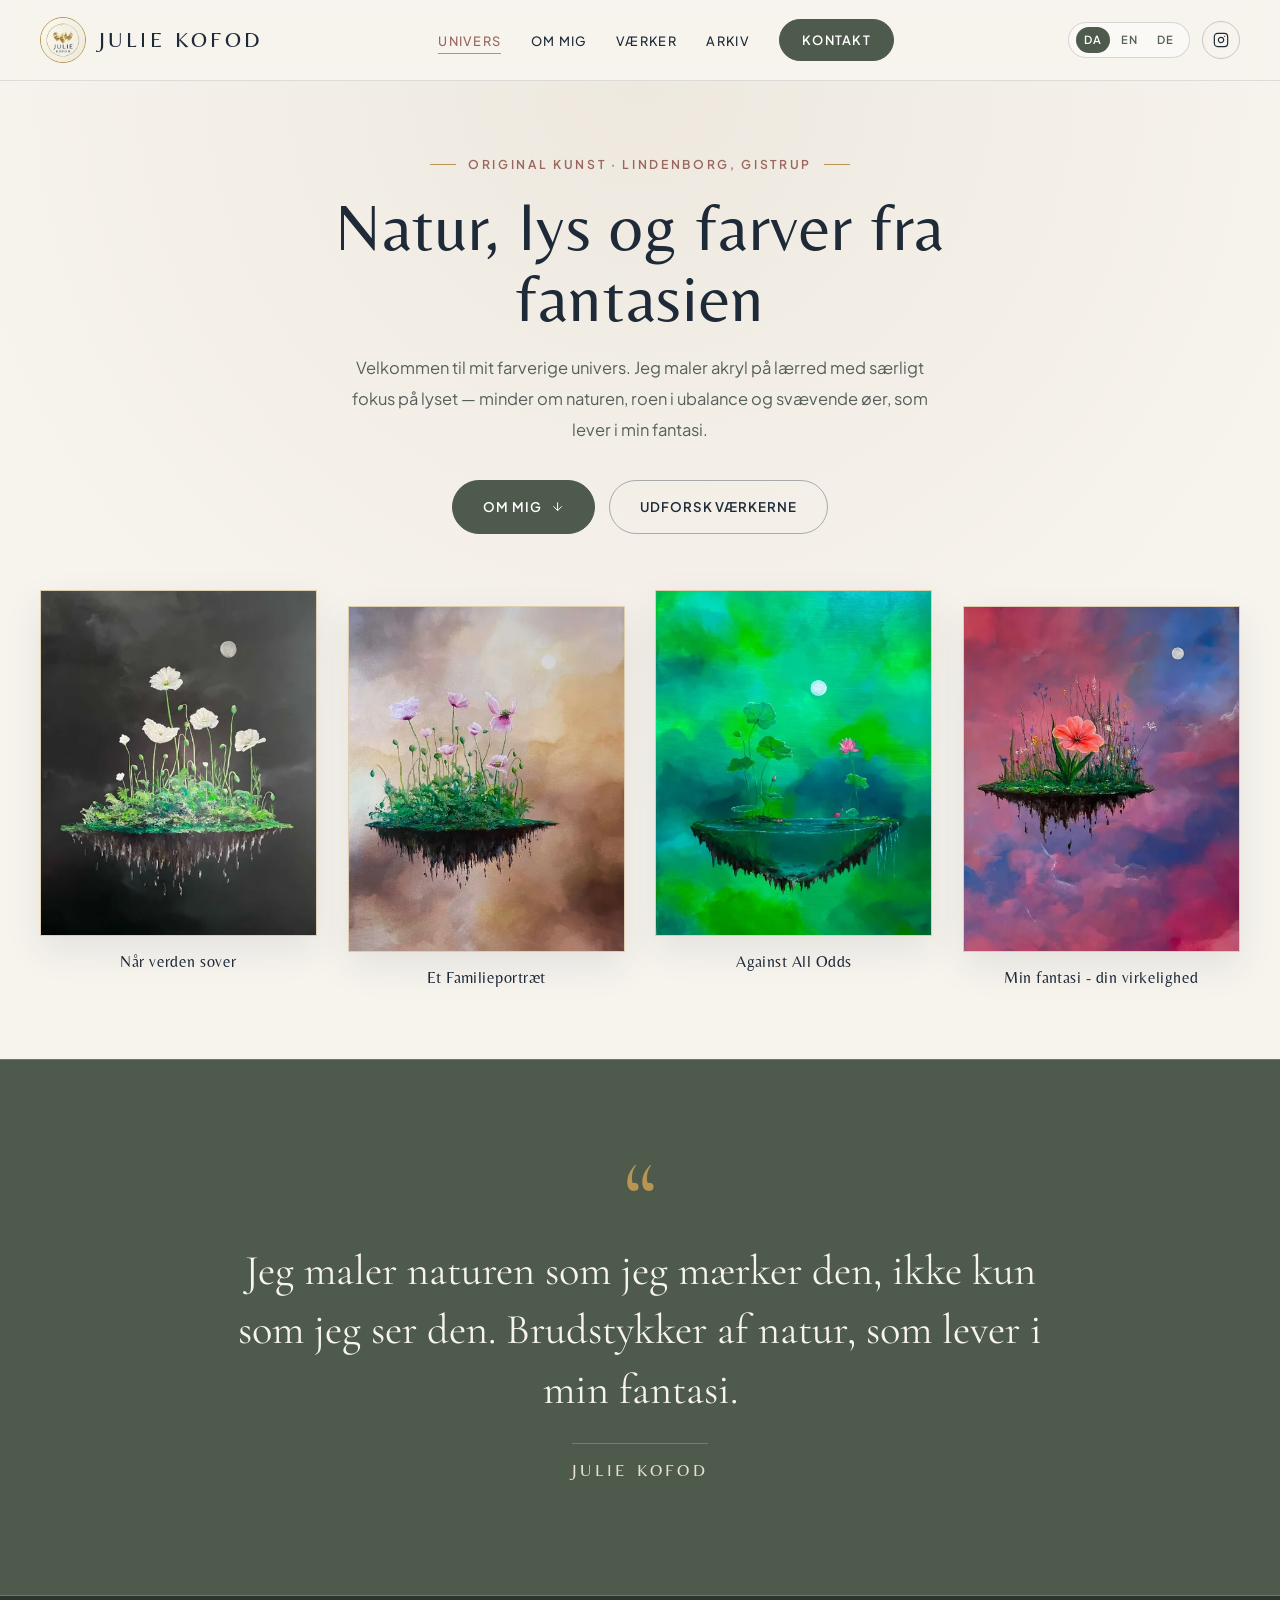
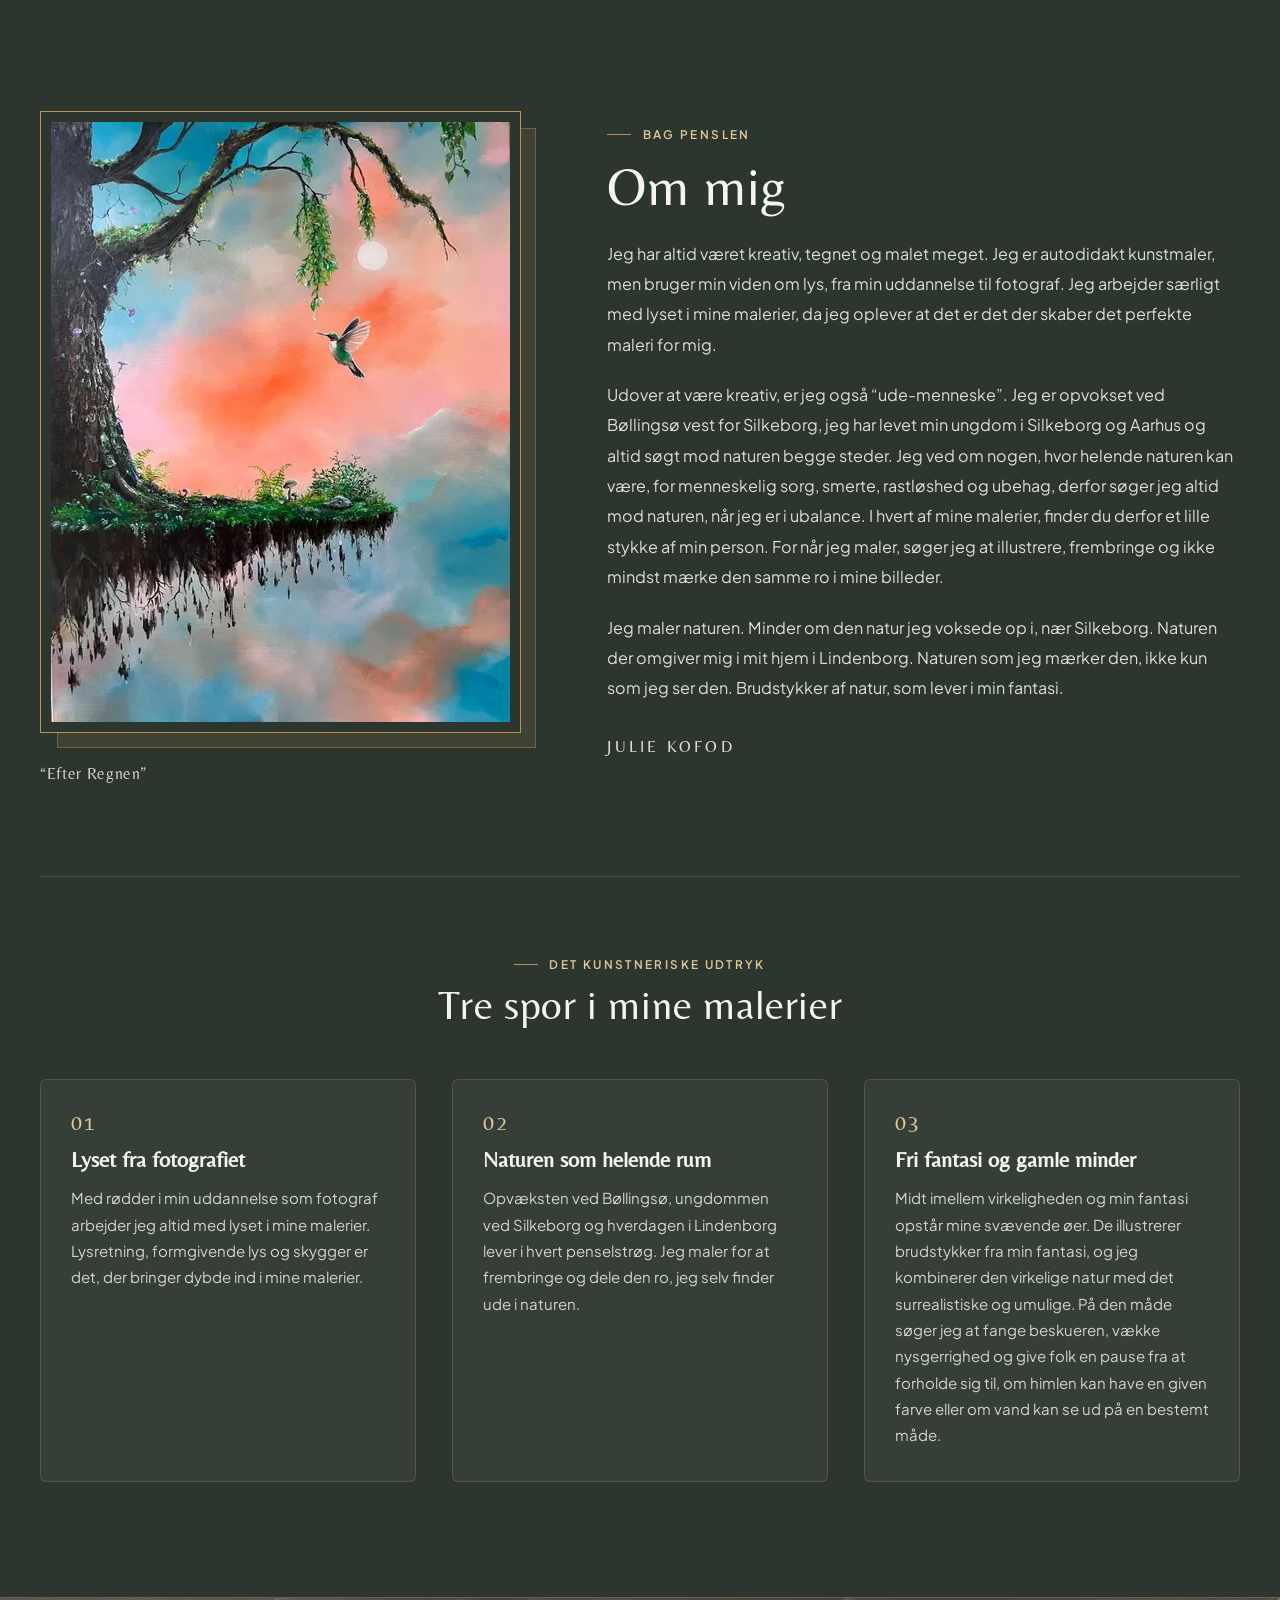
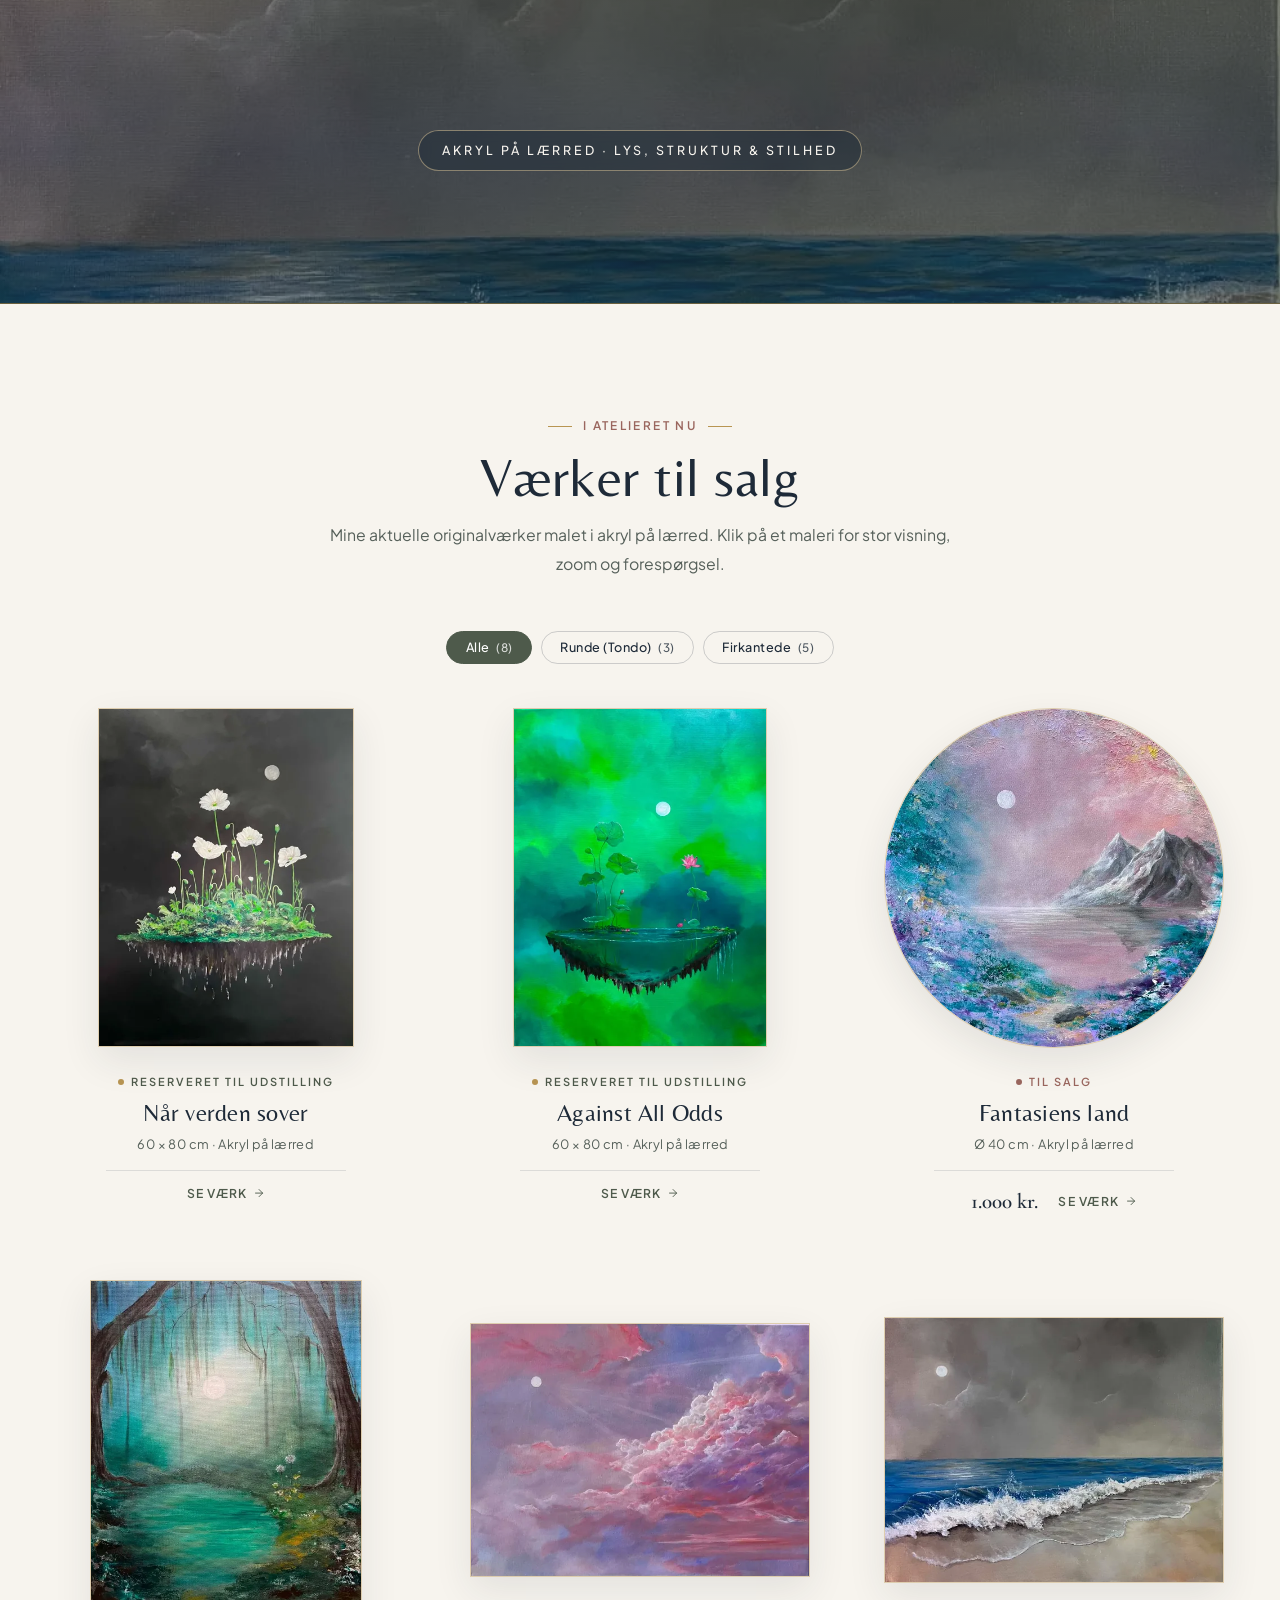
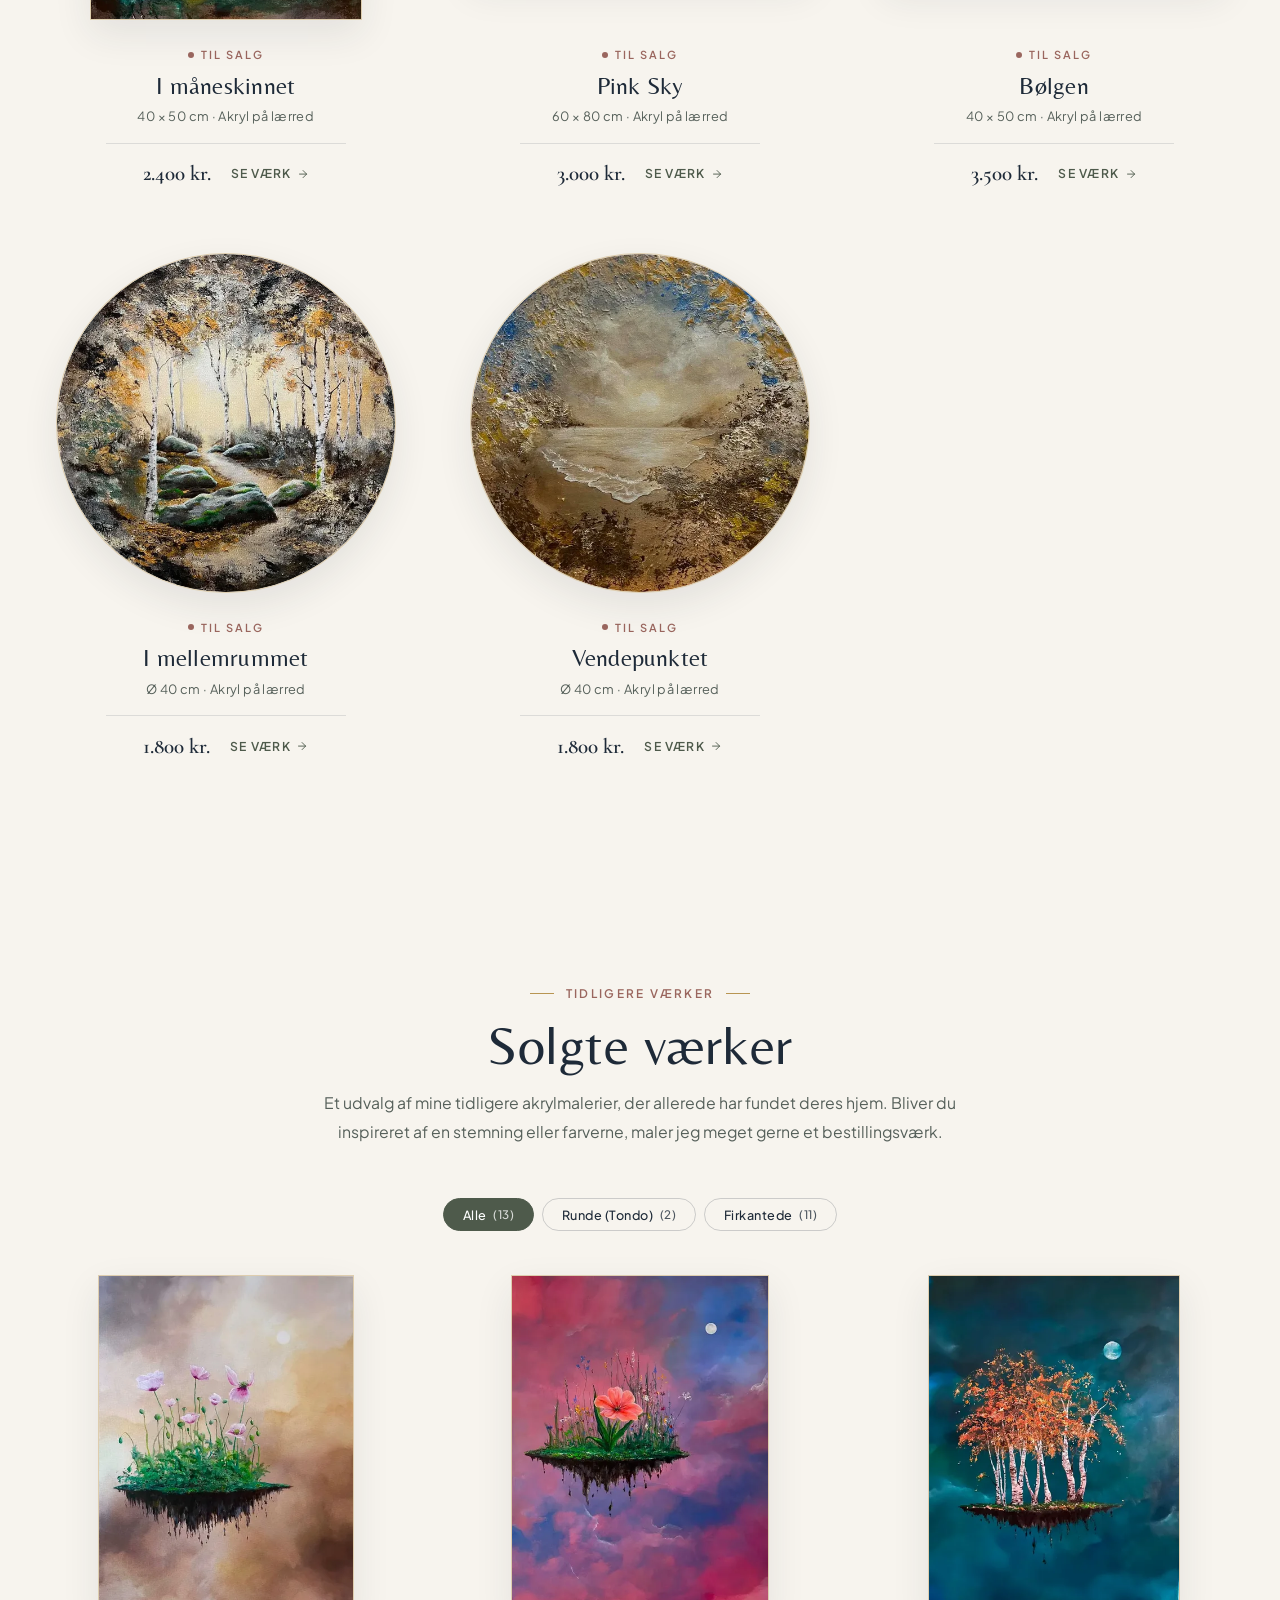
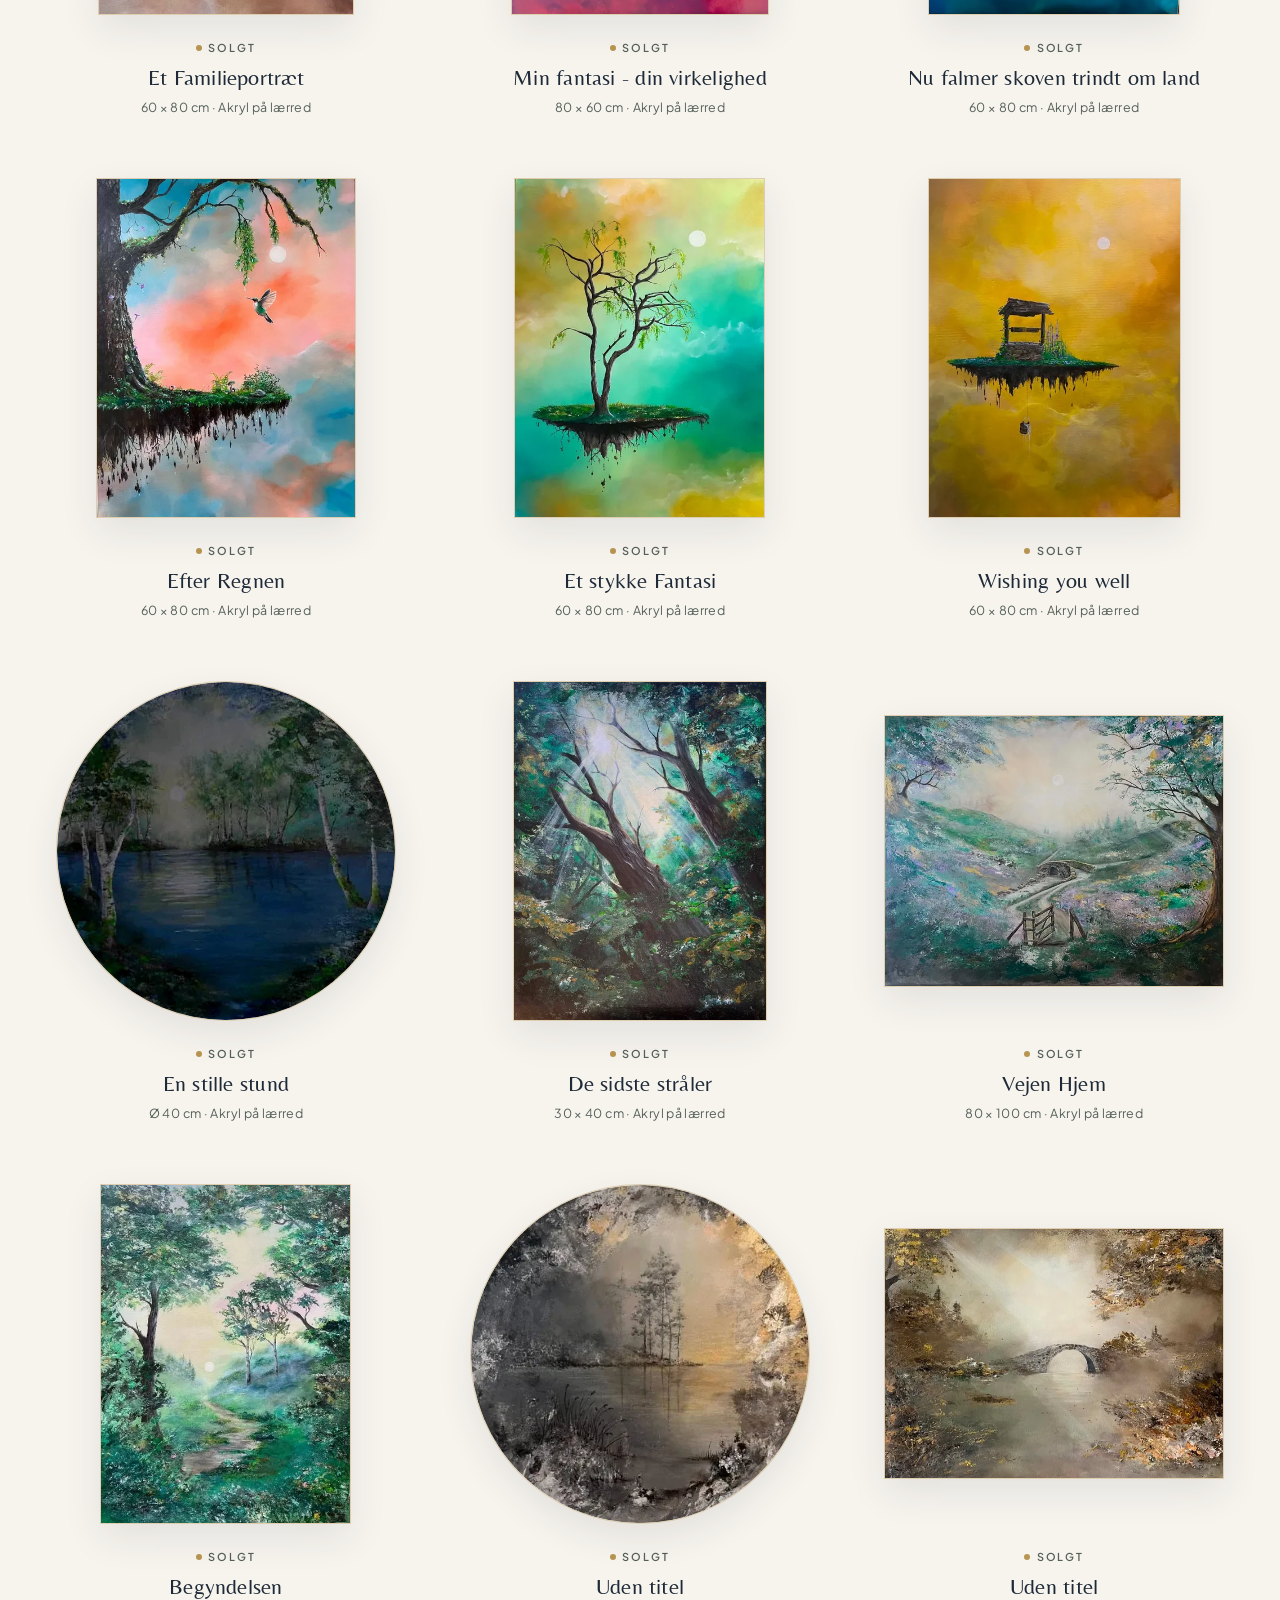
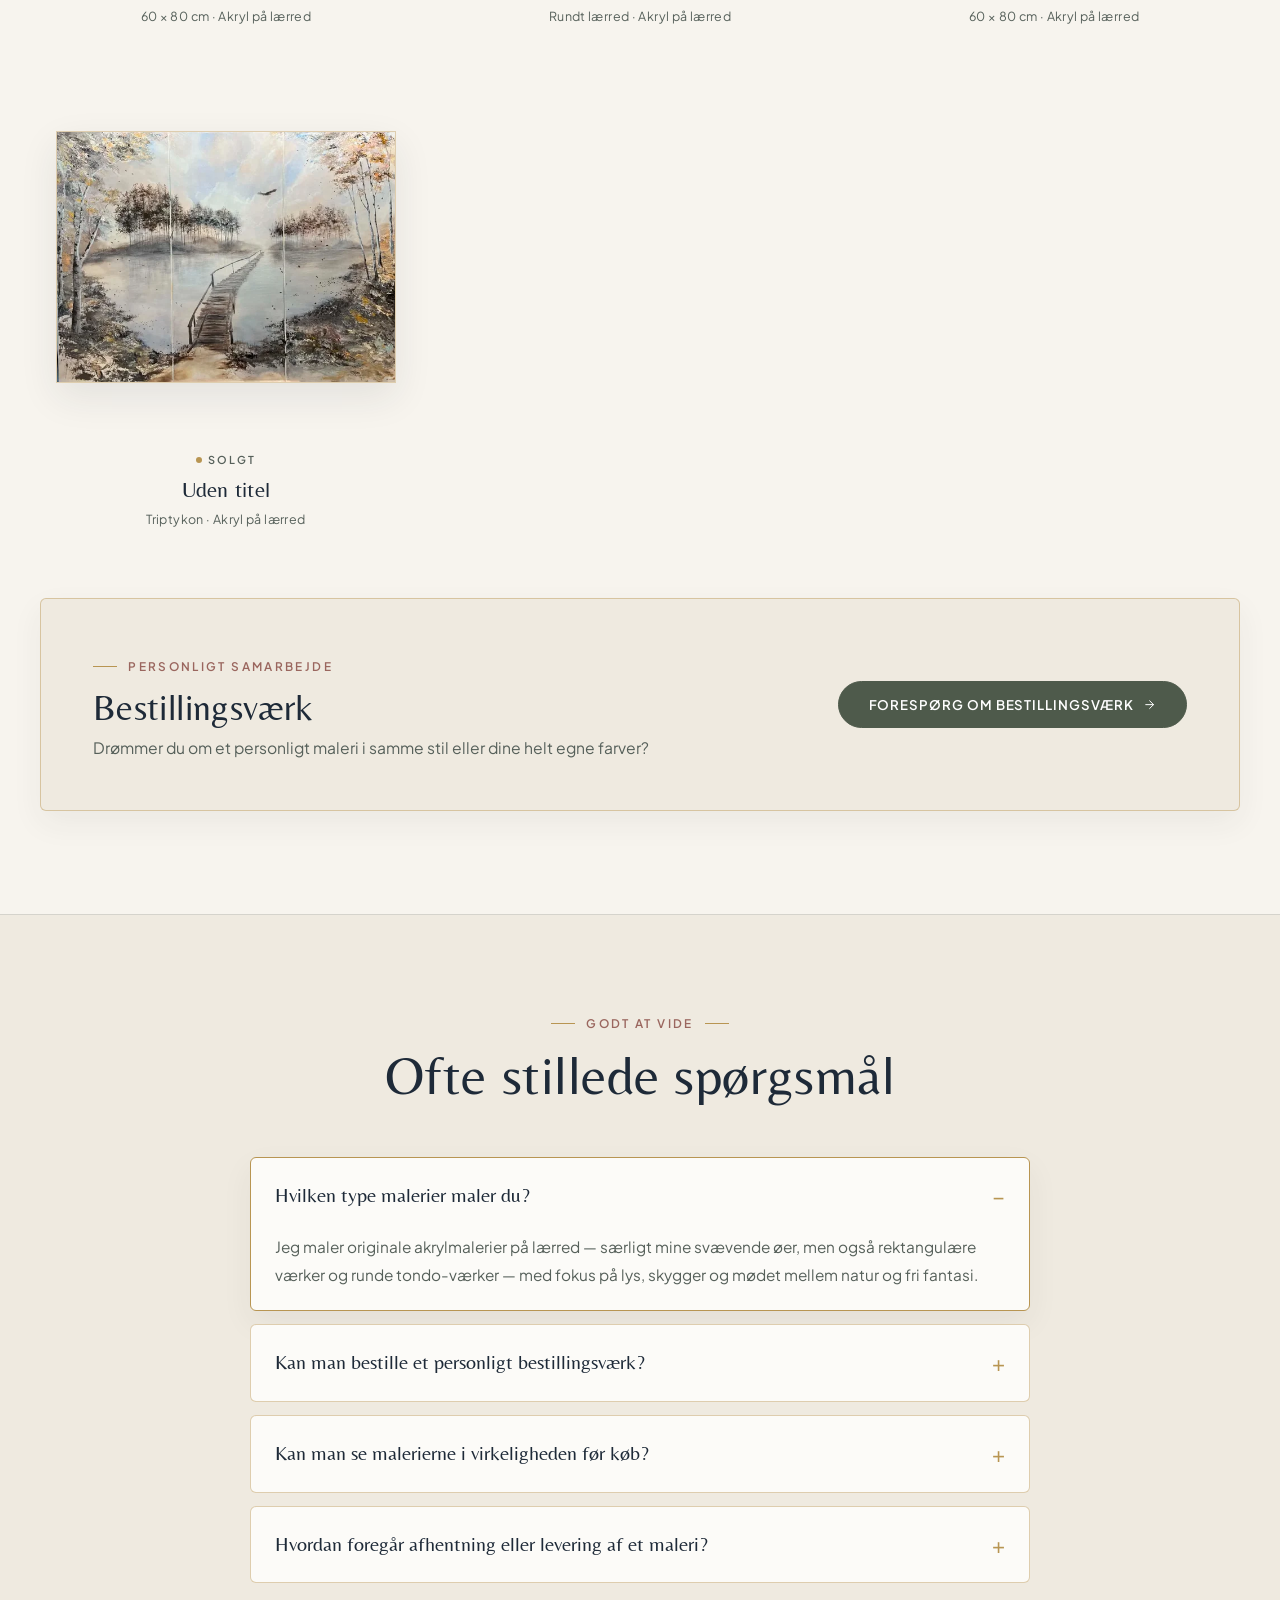
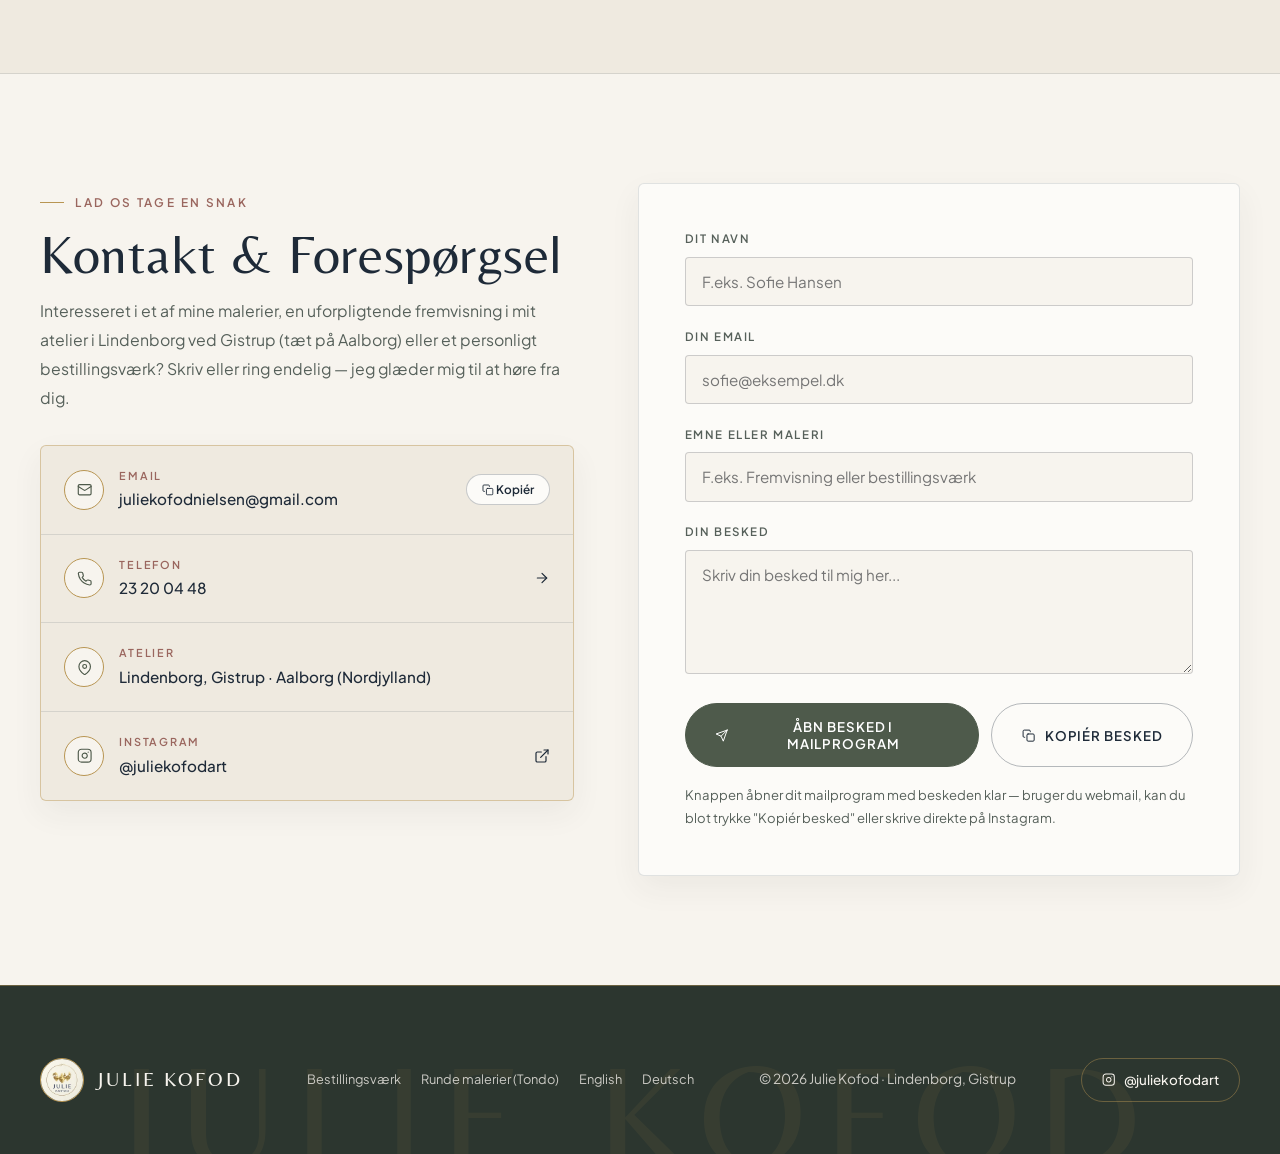
==== commit 78864fa5: "Apply Julie's feedback: upright typography, floating islands hero, first-person copy, and new exhibi" ====
--- a/index.html
+++ b/index.html
@@ -4,7 +4,7 @@
 <head>
     <meta charset="UTF-8">
     <meta name="viewport" content="width=device-width, initial-scale=1.0">
-    <meta name="description" content="Julie Kofod — dansk kunstmaler i Lindenborg, Gistrup ved Aalborg. Udforsk originale akrylmalerier på lærred, runde tondo-værker, drømmende landskabsmalerier og personlige bestillingsværker.">
+    <meta name="description" content="Jeg maler originale akrylmalerier på lærred i mit atelier i Lindenborg, Gistrup ved Aalborg — svævende øer, runde tondo-værker, drømmende natur og personlige bestillingsværker.">
     <meta name="robots" content="index, follow, max-image-preview:large, max-snippet:-1, max-video-preview:-1">
     <meta name="author" content="Julie Kofod">
     <meta name="theme-color" content="#F7F4EE">
@@ -20,11 +20,11 @@
     <!-- Open Graph / Social Sharing -->
     <meta property="og:site_name" content="Julie Kofod — Kunstnerportfolio">
     <meta property="og:title" content="Julie Kofod — Dansk Kunstmaler | Originale Akrylmalerier &amp; Bestillingsværk">
-    <meta property="og:description" content="Oplev Julie Kofods kunstneriske univers — drømmende natur, lys, taktil struktur og originale akrylmalerier fra atelieret i Lindenborg ved Aalborg.">
-    <meta property="og:image" content="https://juliekofod.com/assets/til-salg/03-lyseroede-skyer-maane.jpg">
-    <meta property="og:image:width" content="1024">
-    <meta property="og:image:height" content="763">
-    <meta property="og:image:alt" content="Pink Sky — originalt akrylmaleri af Julie Kofod">
+    <meta property="og:description" content="Velkommen til mit kunstneriske univers — svævende øer, lys, drømmende natur og originale akrylmalerier fra mit atelier i Lindenborg ved Aalborg.">
+    <meta property="og:image" content="https://juliekofod.com/assets/til-salg/07-naar-verden-sover.jpg">
+    <meta property="og:image:width" content="769">
+    <meta property="og:image:height" content="1024">
+    <meta property="og:image:alt" content="Når verden sover — originalt akrylmaleri af Julie Kofod">
     <meta property="og:url" content="https://juliekofod.com/">
     <meta property="og:type" content="website">
     <meta property="og:locale" content="da_DK">
@@ -34,15 +34,14 @@
     <!-- Twitter / X Card -->
     <meta name="twitter:card" content="summary_large_image">
     <meta name="twitter:title" content="Julie Kofod — Dansk Kunstmaler | Originale Akrylmalerier">
-    <meta name="twitter:description" content="Originale akrylmalerier, runde tondo-værker og bestillingsværker fra atelieret i Lindenborg, Gistrup.">
-    <meta name="twitter:image" content="https://juliekofod.com/assets/til-salg/03-lyseroede-skyer-maane.jpg">
-    <meta name="twitter:image:alt" content="Pink Sky — originalt akrylmaleri af Julie Kofod">
+    <meta name="twitter:description" content="Originale akrylmalerier, svævende øer, runde tondo-værker og bestillingsværker fra mit atelier i Lindenborg, Gistrup.">
+    <meta name="twitter:image" content="https://juliekofod.com/assets/til-salg/07-naar-verden-sover.jpg">
+    <meta name="twitter:image:alt" content="Når verden sover — originalt akrylmaleri af Julie Kofod">
 
     <title>Julie Kofod — Dansk Kunstmaler | Originale Akrylmalerier &amp; Bestillingsværk</title>
 
-    <!-- Preload critical handwriting font & lightweight hero thumbnail -->
-    <link rel="preload" as="font" href="Fonts/ClaireAmoreth-Regular.woff2" type="font/woff2" crossorigin>
-    <link rel="preload" as="image" href="assets/thumbs/til-salg/03-lyseroede-skyer-maane.webp" fetchpriority="high">
+    <!-- Preload lightweight hero thumbnail -->
+    <link rel="preload" as="image" href="assets/thumbs/til-salg/07-naar-verden-sover.webp" fetchpriority="high">
 
     <!-- Structured Data (@graph: WebSite, Person, ArtGallery/LocalBusiness, FAQPage — VisualArtwork injected dynamically from indhold.js) -->
     <script type="application/ld+json">
@@ -64,12 +63,12 @@
                 "url": "https://juliekofod.com/",
                 "image": "https://juliekofod.com/assets/logo.webp",
                 "jobTitle": "Billedkunstner og kunstmaler",
-                "description": "Dansk kunstmaler og tidligere fotograf bosat i Lindenborg ved Gistrup og Aalborg. Maler originale akrylmalerier, runde tondo-værker og strukturmalerier inspireret af nordisk natur, lys og fantasi.",
+                "description": "Dansk kunstmaler og tidligere fotograf bosat i Lindenborg ved Gistrup og Aalborg. Originale akrylmalerier, svævende øer og runde tondo-værker inspireret af natur, lys og fri fantasi.",
                 "knowsAbout": [
                     "Akrylmaleri på lærred",
+                    "Svævende øer",
                     "Landskabsmaleri",
                     "Runde malerier (tondo)",
-                    "Strukturmaleri",
                     "Bestillingsværk"
                 ],
                 "address": {
@@ -88,7 +87,7 @@
                 "@id": "https://juliekofod.com/#atelier",
                 "name": "Julie Kofod Atelier",
                 "url": "https://juliekofod.com/",
-                "image": "https://juliekofod.com/assets/til-salg/03-lyseroede-skyer-maane.jpg",
+                "image": "https://juliekofod.com/assets/til-salg/07-naar-verden-sover.jpg",
                 "telephone": "+45 23 20 04 48",
                 "email": "juliekofodnielsen@gmail.com",
                 "priceRange": "1.000 - 4.000 kr.",
@@ -111,10 +110,10 @@
                 "mainEntity": [
                     {
                         "@type": "Question",
-                        "name": "Hvilken type malerier maler Julie Kofod?",
+                        "name": "Hvilken type malerier maler du?",
                         "acceptedAnswer": {
                             "@type": "Answer",
-                            "text": "Julie Kofod maler originale akrylmalerier på lærred — både rektangulære og runde tondo-værker — med fokus på lys, lag-på-lag struktur og drømmende nordiske naturlandskaber."
+                            "text": "Jeg maler originale akrylmalerier på lærred — særligt mine svævende øer, men også rektangulære værker og runde tondo-værker — med fokus på lys, skygger og mødet mellem natur og fri fantasi."
                         }
                     },
                     {
@@ -122,7 +121,7 @@
                         "name": "Kan man bestille et personligt bestillingsværk?",
                         "acceptedAnswer": {
                             "@type": "Answer",
-                            "text": "Ja, Julie maler meget gerne personlige bestillingsværker i ønskede mål, format (rundt eller rektangulært) og farvetoner. Kontakt hende via formularen på siden, mail eller Instagram."
+                            "text": "Ja, jeg maler meget gerne personlige bestillingsværker i ønskede mål, format (rundt eller rektangulært) og farvetoner. Kontakt mig via formularen på siden, mail eller Instagram."
                         }
                     },
                     {
@@ -130,7 +129,7 @@
                         "name": "Kan man se malerierne i virkeligheden før køb?",
                         "acceptedAnswer": {
                             "@type": "Answer",
-                            "text": "Ja, du er meget velkommen til at aftale en uforpligtende fremvisning i atelieret i Lindenborg ved Gistrup nær Aalborg."
+                            "text": "Ja, du er meget velkommen til at aftale en uforpligtende fremvisning i mit atelier i Lindenborg ved Gistrup nær Aalborg."
                         }
                     },
                     {
@@ -147,11 +146,11 @@
     }
     </script>
 
-    <!-- Google Fonts: Belleza (Matches Julie's Logo), Cormorant Garamond (Poetic Serif), Plus Jakarta Sans (Clean Body) -->
+    <!-- Google Fonts: Belleza (Matches Julie's Logo), Cormorant Garamond (Upright Serif), Plus Jakarta Sans (Clean Body) -->
     <link rel="preconnect" href="https://fonts.googleapis.com">
     <link rel="preconnect" href="https://fonts.gstatic.com" crossorigin>
     <link
-        href="https://fonts.googleapis.com/css2?family=Belleza&family=Cormorant+Garamond:ital,wght@0,400;0,500;0,600;1,400;1,500&family=Plus+Jakarta+Sans:wght@400;500;600&display=swap"
+        href="https://fonts.googleapis.com/css2?family=Belleza&family=Cormorant+Garamond:wght@400;500;600&family=Plus+Jakarta+Sans:wght@400;500;600&display=swap"
         rel="stylesheet">
 
     <!-- Stylesheet -->
@@ -266,7 +265,7 @@
             <nav aria-label="Hovednavigation">
                 <ul class="nav-links">
                     <li><a href="#start">Univers</a></li>
-                    <li><a href="#om">Om Julie</a></li>
+                    <li><a href="#om">Om mig</a></li>
                     <li><a href="#til-salg">Værker</a></li>
                     <li><a href="#solgte">Arkiv</a></li>
                     <li><a href="#kontakt" class="nav-kontakt-pill">Kontakt</a></li>
@@ -302,7 +301,7 @@
             </div>
             <ul class="mobile-drawer-links">
                 <li><a href="#start" class="drawer-link">Univers</a></li>
-                <li><a href="#om" class="drawer-link">Om Julie</a></li>
+                <li><a href="#om" class="drawer-link">Om mig</a></li>
                 <li><a href="#til-salg" class="drawer-link">Værker</a></li>
                 <li><a href="#solgte" class="drawer-link">Arkiv</a></li>
                 <li><a href="#kontakt" class="drawer-link">Kontakt</a></li>
@@ -326,42 +325,42 @@
                 <div class="portfolio-hero-header">
                     <span class="hero-eyebrow" id="hero-overtitel">Original Kunst · Lindenborg, Gistrup</span>
                     <h1 class="hero-title" id="hero-titel">Natur, lys og farver fra fantasien</h1>
-                    <p class="hero-text" id="hero-tekst">Velkommen til mit farverige univers. Jeg maler akryl på lærred med særligt fokus på lyset — minder om naturen, roen i ubalance og brudstykker af landskaber, som lever i min fantasi.</p>
+                    <p class="hero-text" id="hero-tekst">Velkommen til mit farverige univers. Jeg maler akryl på lærred med særligt fokus på lyset — minder om naturen, roen i ubalance og svævende øer, som lever i min fantasi.</p>
                     <div class="hero-actions">
                         <a href="#om" class="btn btn-pink">
-                            <span>Mød kunstneren</span>
+                            <span id="hero-knap-primaer">Om mig</span>
                             <svg class="icon" aria-hidden="true"><use href="#i-arrow-down"></use></svg>
                         </a>
                         <a href="#til-salg" class="btn btn-aqua">
-                            <span>Udforsk værkerne</span>
+                            <span id="hero-knap-sekundaer">Udforsk værkerne</span>
                         </a>
                     </div>
                 </div>
 
-                <!-- 4-Panel Editorial Artwork Strip (lightweight WebP thumbnails for fast LCP) -->
-                <div class="hero-mosaic" aria-label="Udvalgte stemninger fra Julies univers">
-                    <figure class="mosaic-tile" id="hero-frame-main" role="button" tabindex="0" aria-label="Se Pink Sky i stor visning">
-                        <img src="assets/thumbs/til-salg/03-lyseroede-skyer-maane.webp" alt="Pink Sky — originalt akrylmaleri med lyserøde skyer og fuldmåne af kunstmaler Julie Kofod (60 × 80 cm)" id="hero-img-main" width="600" height="447" fetchpriority="high" decoding="async">
-                        <figcaption>Pink Sky · Lys &amp; himmelrum</figcaption>
+                <!-- 4-Panel Editorial Floating Islands Strip (lightweight WebP thumbnails for fast LCP) -->
+                <div class="hero-mosaic" aria-label="Udvalgte svævende øer fra mit univers">
+                    <figure class="mosaic-tile" id="hero-frame-main" role="button" tabindex="0" aria-label="Se Når verden sover i stor visning">
+                        <img src="assets/thumbs/til-salg/07-naar-verden-sover.webp" alt="Når verden sover — originalt akrylmaleri af Julie Kofod (60 × 80 cm)" id="hero-img-main" width="451" height="600" fetchpriority="high" decoding="async">
+                        <figcaption>Når verden sover</figcaption>
                     </figure>
-                    <figure class="mosaic-tile mosaic-tile--round mosaic-tile--tall" id="hero-frame-round" role="button" tabindex="0" aria-label="Se Fantasiens land i stor visning">
-                        <img src="assets/thumbs/til-salg/01-rund-maane-bjerge.webp" alt="Fantasiens land — rundt akrylmaleri (tondo) med fuldmåne over bjergene af Julie Kofod (Ø 40 cm)" id="hero-img-round" width="600" height="600" fetchpriority="high" decoding="async">
-                        <figcaption>Fantasiens land · Tondo</figcaption>
+                    <figure class="mosaic-tile mosaic-tile--tall" data-hero-id="et-familieportraet" role="button" tabindex="0" aria-label="Se Et Familieportræt i stor visning">
+                        <img src="assets/thumbs/solgt/solgt-01.webp" alt="Et Familieportræt — originalt akrylmaleri af Julie Kofod (60 × 80 cm)" width="446" height="600" fetchpriority="high" decoding="async">
+                        <figcaption>Et Familieportræt</figcaption>
                     </figure>
-                    <figure class="mosaic-tile" data-hero-id="i-maaneskinnet" role="button" tabindex="0" aria-label="Se I måneskinnet i stor visning">
-                        <img src="assets/thumbs/til-salg/02-turkis-skov-so-clean.webp" alt="I måneskinnet — akrylmaleri af månebelyst turkis skovsø af Julie Kofod (40 × 50 cm)" width="480" height="600" loading="eager" decoding="async">
-                        <figcaption>I måneskinnet · Skovsø</figcaption>
+                    <figure class="mosaic-tile" id="hero-frame-round" role="button" tabindex="0" aria-label="Se Against All Odds i stor visning">
+                        <img src="assets/thumbs/til-salg/08-against-all-odds.webp" alt="Against All Odds — originalt akrylmaleri af Julie Kofod (60 × 80 cm)" id="hero-img-round" width="448" height="600" loading="eager" decoding="async">
+                        <figcaption>Against All Odds</figcaption>
                     </figure>
-                    <figure class="mosaic-tile mosaic-tile--round mosaic-tile--tall" data-hero-id="i-mellemrummet" role="button" tabindex="0" aria-label="Se I mellemrummet i stor visning">
-                        <img src="assets/thumbs/til-salg/05-rund-birkeskov.webp" alt="I mellemrummet — rundt strukturmaleri af birkeskov i efterårslys af Julie Kofod (Ø 40 cm)" width="600" height="600" loading="eager" decoding="async">
-                        <figcaption>I mellemrummet · Struktur</figcaption>
+                    <figure class="mosaic-tile mosaic-tile--tall" data-hero-id="min-fantasi-din-virkelighed" role="button" tabindex="0" aria-label="Se Min fantasi - din virkelighed i stor visning">
+                        <img src="assets/thumbs/solgt/solgt-03.webp" alt="Min fantasi - din virkelighed — originalt akrylmaleri af Julie Kofod (80 × 60 cm)" width="467" height="600" loading="eager" decoding="async">
+                        <figcaption>Min fantasi - din virkelighed</figcaption>
                     </figure>
                 </div>
             </div>
         </section>
 
         <!-- 2. Artist Manifesto / Poetic Quote (sets the emotional tone immediately) -->
-        <section class="quote-band" aria-label="Kunstnerens filosofi">
+        <section class="quote-band" aria-label="Min filosofi">
             <div class="container quote-band-inner reveal">
                 <span class="quote-mark" aria-hidden="true">“</span>
                 <blockquote class="quote-text" id="citat-tekst">Jeg maler naturen som jeg mærker den, ikke kun som jeg ser den. Brudstykker af natur, som lever i min fantasi.</blockquote>
@@ -369,31 +368,31 @@
             </div>
         </section>
 
-        <!-- 3. About Julie & Artistic Expression (#om) — FRONT AND CENTER -->
+        <!-- 3. About Me & Artistic Expression (#om) — FRONT AND CENTER -->
         <section id="om" class="about-section">
             <div class="container">
                 <div class="about-grid">
                     <div class="about-media reveal">
                         <div class="about-image-frame">
-                            <img src="assets/thumbs/solgt/solgt-07.webp" alt="Efter Regnen — akrylmaleri med svævende skovkant og aftensol af kunstmaler Julie Kofod" id="om-billede" width="459" height="600" loading="lazy" decoding="async">
-                        </div>
-                        <p class="about-media-caption">“Efter Regnen” — et af Julies karakteristiske drømmelandskaber med svævende skovkant og aftensol.</p>
+                            <img src="assets/thumbs/solgt/solgt-07.webp" alt="Efter Regnen — originalt akrylmaleri af Julie Kofod" id="om-billede" width="459" height="600" loading="lazy" decoding="async">
+                        </div>
+                        <p class="about-media-caption">“Efter Regnen”</p>
                     </div>
 
                     <div class="about-copy reveal">
-                        <span class="eyebrow" id="om-overtitel">Kunstneren bag penslen</span>
-                        <h2 class="section-title" id="om-overskrift">Om Julie</h2>
+                        <span class="eyebrow" id="om-overtitel">Bag penslen</span>
+                        <h2 class="section-title" id="om-overskrift">Om mig</h2>
                         <div id="om-afsnit">
                             <p>Jeg har altid været kreativ, tegnet og malet meget. Jeg er autodidakt kunstmaler, men bruger min viden om lys, fra min uddannelse til fotograf. Jeg arbejder særligt med lyset i mine malerier, da jeg oplever at det er det der skaber det perfekte maleri for mig.</p>
                             <p>Udover at være kreativ, er jeg også “ude-menneske”. Jeg er opvokset ved Bøllingsø vest for Silkeborg, jeg har levet min ungdom i Silkeborg og Aarhus og altid søgt mod naturen begge steder. Jeg ved om nogen, hvor helende naturen kan være, for menneskelig sorg, smerte, rastløshed og ubehag, derfor søger jeg altid mod naturen, når jeg er i ubalance. I hvert af mine malerier, finder du derfor et lille stykke af min person. For når jeg maler, søger jeg at illustrere, frembringe og ikke mindst mærke den samme ro i mine billeder.</p>
                             <p>Jeg maler naturen. Minder om den natur jeg voksede op i, nær Silkeborg. Naturen der omgiver mig i mit hjem i Lindenborg. Naturen som jeg mærker den, ikke kun som jeg ser den. Brudstykker af natur, som lever i min fantasi.</p>
                         </div>
-                        <p class="about-signature" id="om-underskrift">— Julie Kofod</p>
+                        <p class="about-signature" id="om-underskrift">Julie Kofod</p>
                     </div>
                 </div>
 
-                <!-- How Julie Expresses Herself Through Art (3 Editorial Pillars) -->
-                <div class="expression-band reveal" aria-label="Sådan udtrykker Julie sig gennem kunsten">
+                <!-- How I Express Myself Through Art (3 Editorial Pillars) -->
+                <div class="expression-band reveal" aria-label="Sådan udtrykker jeg mig gennem kunsten">
                     <div class="expression-header">
                         <span class="eyebrow">Det kunstneriske udtryk</span>
                         <h3>Tre spor i mine malerier</h3>
@@ -402,7 +401,7 @@
                         <article class="expression-pillar">
                             <span class="pillar-num">01</span>
                             <h4>Lyset fra fotografiet</h4>
-                            <p>Med rødder i min uddannelse som fotograf arbejder jeg altid ud fra lyset — måneskær gennem grene, dis over en stenbro og de sidste varme solstråler, der giver lærredet dybde og liv.</p>
+                            <p>Med rødder i min uddannelse som fotograf arbejder jeg altid med lyset i mine malerier. Lysretning, formgivende lys og skygger er det, der bringer dybde ind i mine malerier.</p>
                         </article>
                         <article class="expression-pillar">
                             <span class="pillar-num">02</span>
@@ -411,8 +410,8 @@
                         </article>
                         <article class="expression-pillar">
                             <span class="pillar-num">03</span>
-                            <h4>Fantasi &amp; taktil struktur</h4>
-                            <p>Mellem virkelige minder og fri fantasi opstår svævende øer, bløde skyformationer og runde tondo-værker i lag på lag af akrylstruktur, som man får lyst til at gå helt tæt på.</p>
+                            <h4>Fri fantasi og gamle minder</h4>
+                            <p>Midt imellem virkeligheden og min fantasi opstår mine svævende øer. De illustrerer brudstykker fra min fantasi, og jeg kombinerer den virkelige natur med det surrealistiske og umulige. På den måde søger jeg at fange beskueren, vække nysgerrighed og give folk en pause fra at forholde sig til, om himlen kan have en given farve eller om vand kan se ud på en bestemt måde.</p>
                         </article>
                     </div>
                 </div>
@@ -487,21 +486,21 @@
 
                 <div class="faq-list reveal">
                     <details class="faq-item" open>
-                        <summary>Hvilken type malerier maler Julie Kofod?</summary>
+                        <summary>Hvilken type malerier maler du?</summary>
                         <div class="faq-answer">
-                            Julie Kofod maler originale akrylmalerier på lærred — både rektangulære og <a href="/runde-malerier/">runde tondo-værker</a> — med fokus på lys, lag-på-lag struktur og drømmende nordiske naturlandskaber.
+                            Jeg maler originale akrylmalerier på lærred — særligt mine svævende øer, men også rektangulære værker og <a href="/runde-malerier/">runde tondo-værker</a> — med fokus på lys, skygger og mødet mellem natur og fri fantasi.
                         </div>
                     </details>
                     <details class="faq-item">
                         <summary>Kan man bestille et personligt bestillingsværk?</summary>
                         <div class="faq-answer">
-                            Ja, Julie maler meget gerne personlige <a href="/bestillingsvaerk/">bestillingsværker</a> i ønskede mål, format (rundt eller rektangulært) og farvetoner. Kontakt hende via formularen herunder, mail eller Instagram.
+                            Ja, jeg maler meget gerne personlige <a href="/bestillingsvaerk/">bestillingsværker</a> i ønskede mål, format (rundt eller rektangulært) og farvetoner. Kontakt mig via formularen herunder, mail eller Instagram.
                         </div>
                     </details>
                     <details class="faq-item">
                         <summary>Kan man se malerierne i virkeligheden før køb?</summary>
                         <div class="faq-answer">
-                            Ja, du er meget velkommen til at aftale en uforpligtende fremvisning i atelieret i Lindenborg ved Gistrup nær Aalborg i Nordjylland.
+                            Ja, du er meget velkommen til at aftale en uforpligtende fremvisning i mit atelier i Lindenborg ved Gistrup nær Aalborg i Nordjylland.
                         </div>
                     </details>
                     <details class="faq-item">
@@ -520,7 +519,7 @@
                 <div class="contact-info reveal">
                     <span class="eyebrow" id="kontakt-overtitel">Lad os tage en snak</span>
                     <h2 class="section-title" id="kontakt-overskrift">Kontakt &amp; Forespørgsel</h2>
-                    <p class="section-intro" id="kontakt-tekst">Interesseret i et af malerierne til salg, en uforpligtende fremvisning i atelieret i Lindenborg ved Gistrup (tæt på Aalborg) eller et personligt bestillingsværk? Skriv eller ring endelig — jeg glæder mig til at høre fra dig.</p>
+                    <p class="section-intro" id="kontakt-tekst">Interesseret i et af mine malerier, en uforpligtende fremvisning i mit atelier i Lindenborg ved Gistrup (tæt på Aalborg) eller et personligt bestillingsværk? Skriv eller ring endelig — jeg glæder mig til at høre fra dig.</p>
 
                     <div class="contact-channels">
                         <div class="channel-card">
@@ -587,7 +586,7 @@
                         </div>
                         <div class="form-row">
                             <label for="form-message">Din besked</label>
-                            <textarea id="form-message" name="message" placeholder="Skriv din besked til Julie her..." required></textarea>
+                            <textarea id="form-message" name="message" placeholder="Skriv din besked til mig her..." required></textarea>
                         </div>
                         <div class="form-actions">
                             <button type="submit" class="btn btn-pink form-submit-btn" id="form-submit-btn">
--- a/index.css
+++ b/index.css
@@ -1,19 +1,9 @@
 /* ==========================================================================
    JULIE KOFOD — NORDISK NATUR-ATELIER & DRØMMENDE POESI
    Designet direkte ud fra Julies logo (svævende guld-øer, natblå typografi),
-   hendes egen font (ClaireAmoreth), hendes moodboards (varmt akvarelpapir,
-   mosgrøn, hør, støvet ler, guld) og roen i hendes drømmende naturmalerier.
+   Belleza-typografien fra logoet, moodboards (varmt akvarelpapir,
+   mosgrøn, hør, støvet ler, guld) og roen i de drømmende naturmalerier.
    ========================================================================== */
-
-@font-face {
-    font-family: 'ClaireAmoreth';
-    src: url('Fonts/ClaireAmoreth-Regular.woff2') format('woff2'),
-         url('Fonts/ClaireAmoreth-Regular.woff') format('woff'),
-         url('Fonts/ClaireAmoreth-Regular.ttf') format('truetype');
-    font-weight: 400;
-    font-style: normal;
-    font-display: swap;
-}
 
 :root {
     /* Organisk Nordisk Natur- & Atelier-palet (WCAG AA-verificeret) */
@@ -24,7 +14,7 @@
 
     --ink-navy: #1E2A38;        /* Fra Julies eget logo */
     --forest-sage: #4E5A4B;     /* Fra moodboardets mos- & skovgrønne */
-    --forest-deep: #2C362F;     /* Dyb rolig skovbund til "Om Julie" & footer */
+    --forest-deep: #2C362F;     /* Dyb rolig skovbund til "Om mig" & footer */
     --clay-rose: #9A665E;       /* Støvet ler/rosa fra moodboard & Pink Sky */
     --gold-warm: #B89552;       /* Guld fra logoets svævende øer & rammering */
     --gold-soft: rgba(184, 149, 82, 0.45);
@@ -34,7 +24,6 @@
 
     /* Typografi */
     --font-display: 'Belleza', Georgia, serif;
-    --font-script: 'ClaireAmoreth', 'Cormorant Garamond', Georgia, serif;
     --font-poetic: 'Cormorant Garamond', Georgia, serif;
     --font-body: 'Plus Jakarta Sans', -apple-system, BlinkMacSystemFont, sans-serif;
 
@@ -157,11 +146,14 @@
     display: inline-flex;
     align-items: center;
     gap: 0.7rem;
-    font-family: var(--font-script);
-    font-size: 1.85rem;
-    line-height: 1.1;
+    font-family: var(--font-body);
+    font-size: 0.74rem;
+    font-weight: 600;
+    letter-spacing: 0.2em;
+    text-transform: uppercase;
+    line-height: 1.3;
     color: var(--clay-rose);
-    margin-bottom: 0.6rem;
+    margin-bottom: 0.85rem;
 }
 
 .eyebrow::before {
@@ -553,11 +545,14 @@
     align-items: center;
     justify-content: center;
     gap: 0.75rem;
-    font-family: var(--font-script);
-    font-size: 1.95rem;
-    line-height: 1.15;
+    font-family: var(--font-body);
+    font-size: 0.76rem;
+    font-weight: 600;
+    letter-spacing: 0.22em;
+    text-transform: uppercase;
+    line-height: 1.3;
     color: var(--clay-rose);
-    margin-bottom: 0.9rem;
+    margin-bottom: 1.15rem;
 }
 
 .hero-eyebrow::before,
@@ -638,12 +633,12 @@
 }
 
 .mosaic-tile figcaption {
-    font-family: var(--font-poetic);
-    font-style: italic;
-    font-size: 0.96rem;
-    color: var(--text-muted);
+    font-family: var(--font-display);
+    font-style: normal;
+    font-size: 0.98rem;
+    color: var(--ink-navy);
     text-align: center;
-    letter-spacing: 0.02em;
+    letter-spacing: 0.03em;
 }
 
 /* ==========================================================================
@@ -823,6 +818,14 @@
     background: var(--clay-rose);
 }
 
+.sale-badge--reserved {
+    color: var(--forest-sage);
+}
+
+.sale-badge--reserved::before {
+    background: var(--gold-warm);
+}
+
 .art-info {
     width: 100%;
     padding: 1.55rem 0.5rem 0.25rem;
@@ -870,6 +873,14 @@
     font-size: 1.32rem;
     font-weight: 600;
     color: var(--ink-navy);
+}
+
+.art-price--reserved {
+    font-family: var(--font-body);
+    font-size: 0.78rem;
+    font-weight: 500;
+    letter-spacing: 0.04em;
+    color: var(--text-muted);
 }
 
 .art-cta-link {
@@ -971,7 +982,7 @@
 
 .quote-text {
     font-family: var(--font-poetic);
-    font-style: italic;
+    font-style: normal;
     font-weight: 400;
     font-size: clamp(1.85rem, 3.4vw, 2.65rem);
     line-height: 1.4;
@@ -981,10 +992,12 @@
 
 .quote-author {
     display: inline-block;
-    font-family: var(--font-script);
-    font-size: 2.65rem;
+    font-family: var(--font-display);
+    font-size: 1.05rem;
+    letter-spacing: 0.22em;
+    text-transform: uppercase;
     color: #E7DFD2;
-    padding-top: 0.55rem;
+    padding-top: 0.75rem;
     border-top: 1px solid rgba(184, 149, 82, 0.55);
 }
 
@@ -1209,19 +1222,22 @@
 }
 
 .about-signature {
-    font-family: var(--font-script);
-    font-size: 2.9rem;
+    font-family: var(--font-display);
+    font-size: 1.15rem;
+    letter-spacing: 0.2em;
+    text-transform: uppercase;
     color: #DFC89A;
-    margin-top: 1.5rem;
+    margin-top: 1.75rem;
 }
 
 .about-media-caption {
     margin-top: 1.75rem;
-    font-family: var(--font-poetic);
-    font-style: italic;
-    font-size: 0.98rem;
+    font-family: var(--font-display);
+    font-style: normal;
+    font-size: 1.02rem;
+    letter-spacing: 0.04em;
     line-height: 1.55;
-    color: rgba(247, 244, 238, 0.78);
+    color: rgba(247, 244, 238, 0.82);
     max-width: 40ch;
 }
 
@@ -1239,7 +1255,7 @@
 
 .expression-header .eyebrow {
     color: #DFC89A;
-    margin-bottom: 0.35rem;
+    margin-bottom: 0.65rem;
 }
 
 .expression-header h3 {
@@ -1273,12 +1289,12 @@
 }
 
 .pillar-num {
-    font-family: var(--font-poetic);
-    font-style: italic;
-    font-size: 1.55rem;
+    font-family: var(--font-display);
+    font-style: normal;
+    font-size: 1.35rem;
     line-height: 1;
     color: #DFC89A;
-    letter-spacing: 0.04em;
+    letter-spacing: 0.1em;
 }
 
 .expression-pillar h4 {
@@ -2245,8 +2261,9 @@
     }
 
     .hero-eyebrow {
-        margin-bottom: 0.65rem;
-        font-size: 1.45rem;
+        margin-bottom: 0.75rem;
+        font-size: 0.68rem;
+        letter-spacing: 0.16em;
     }
 
     .hero-title {
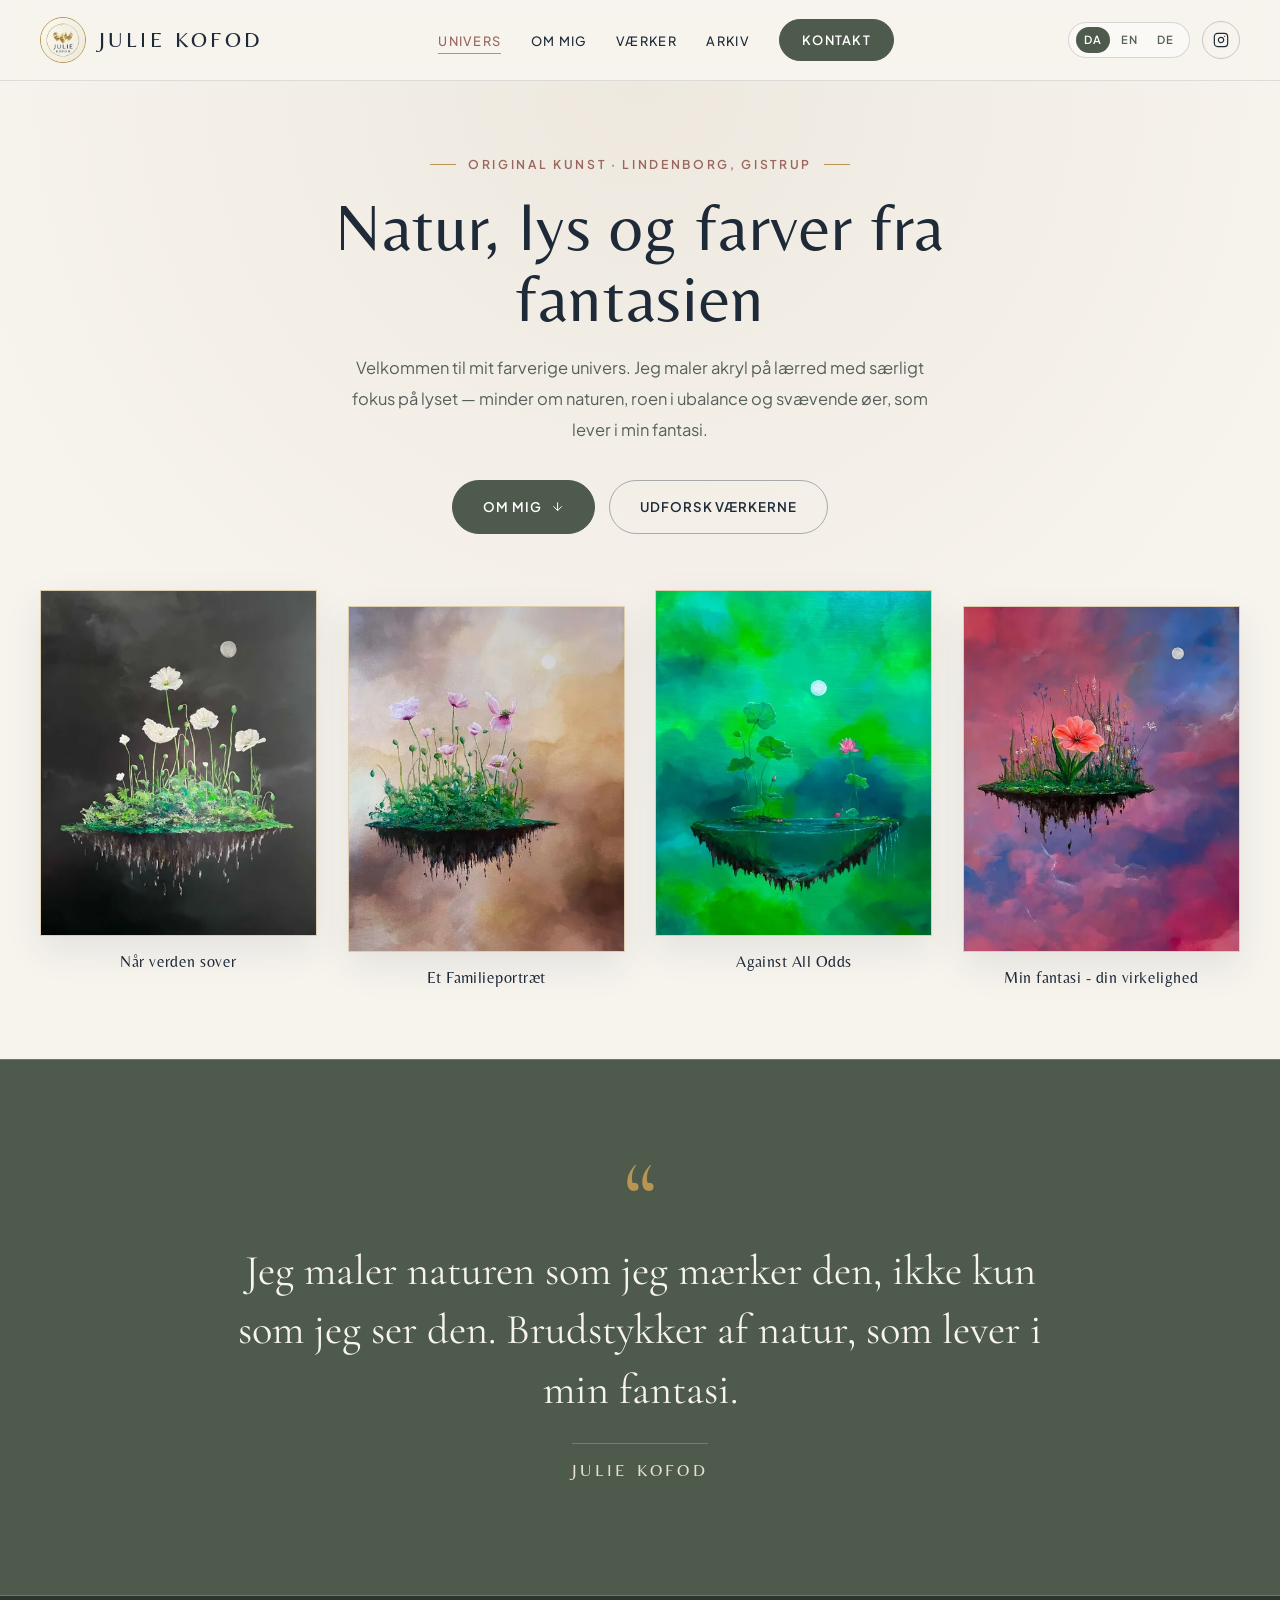
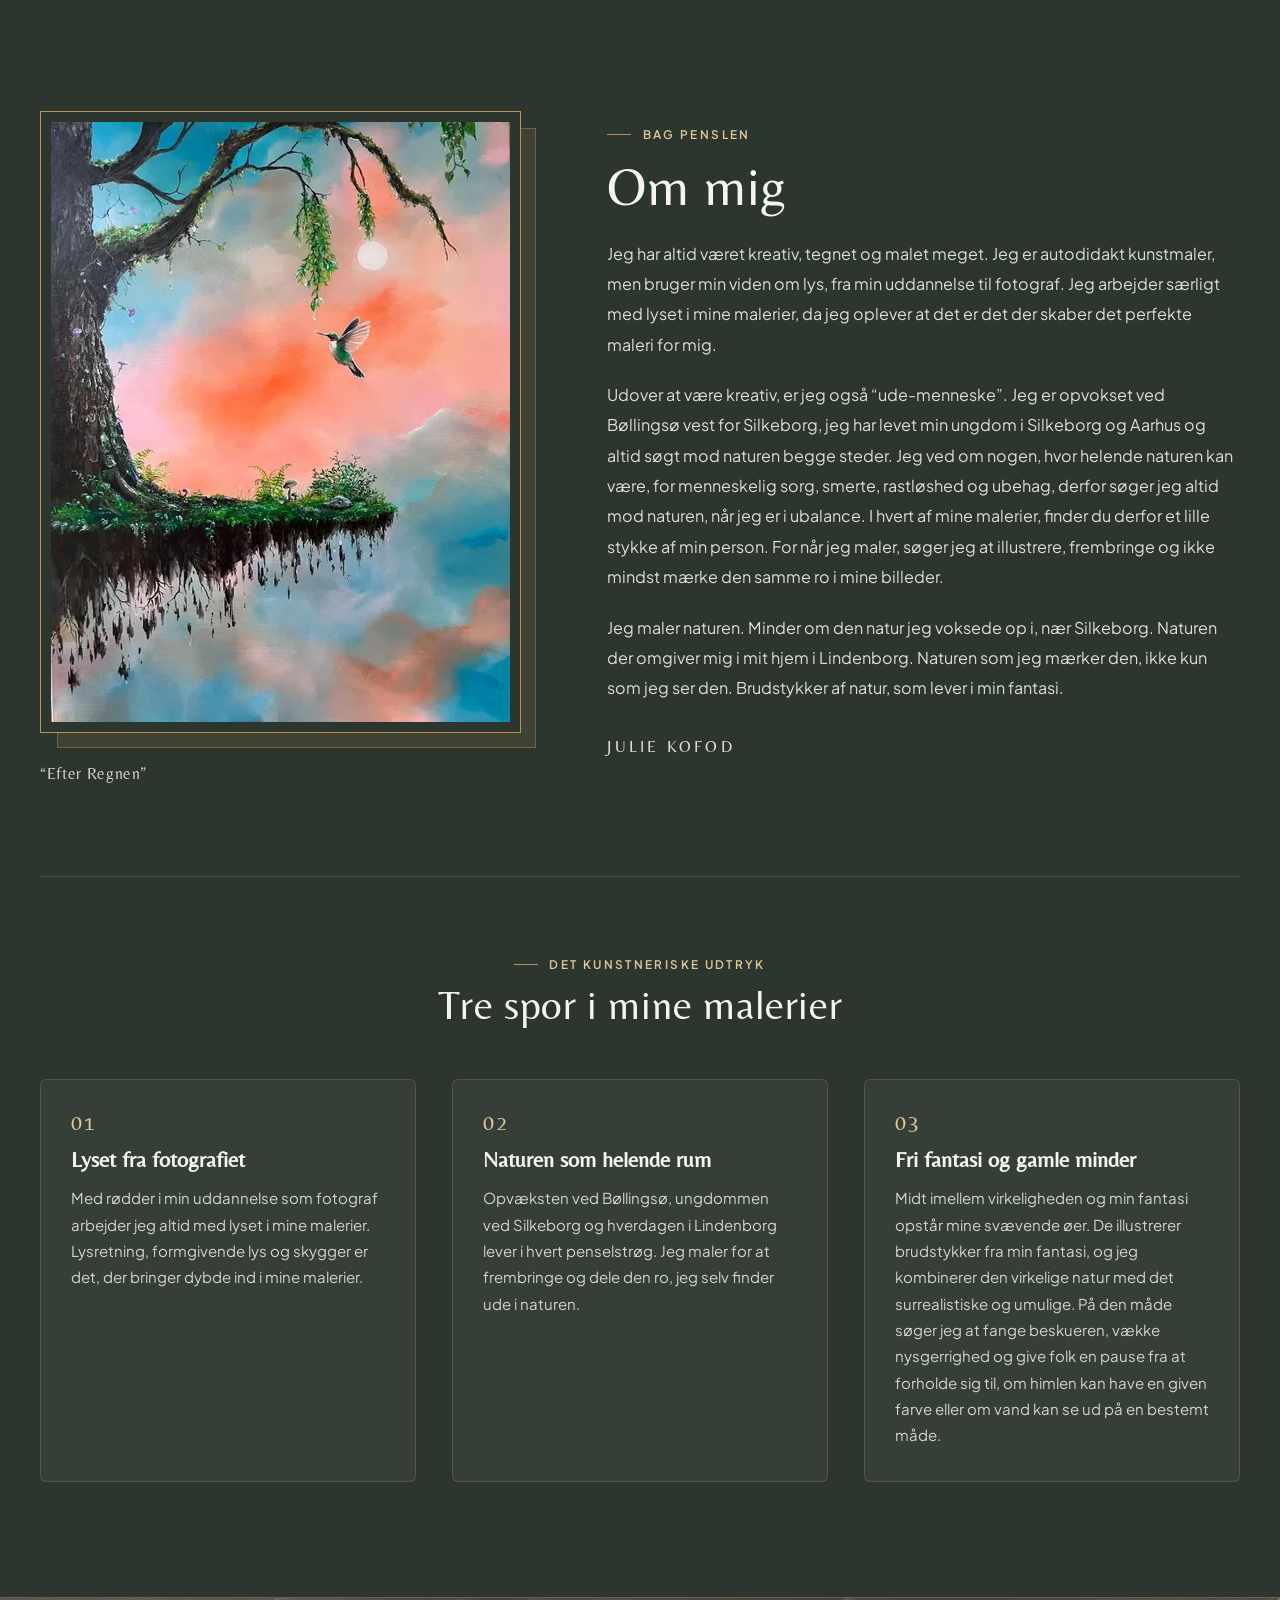
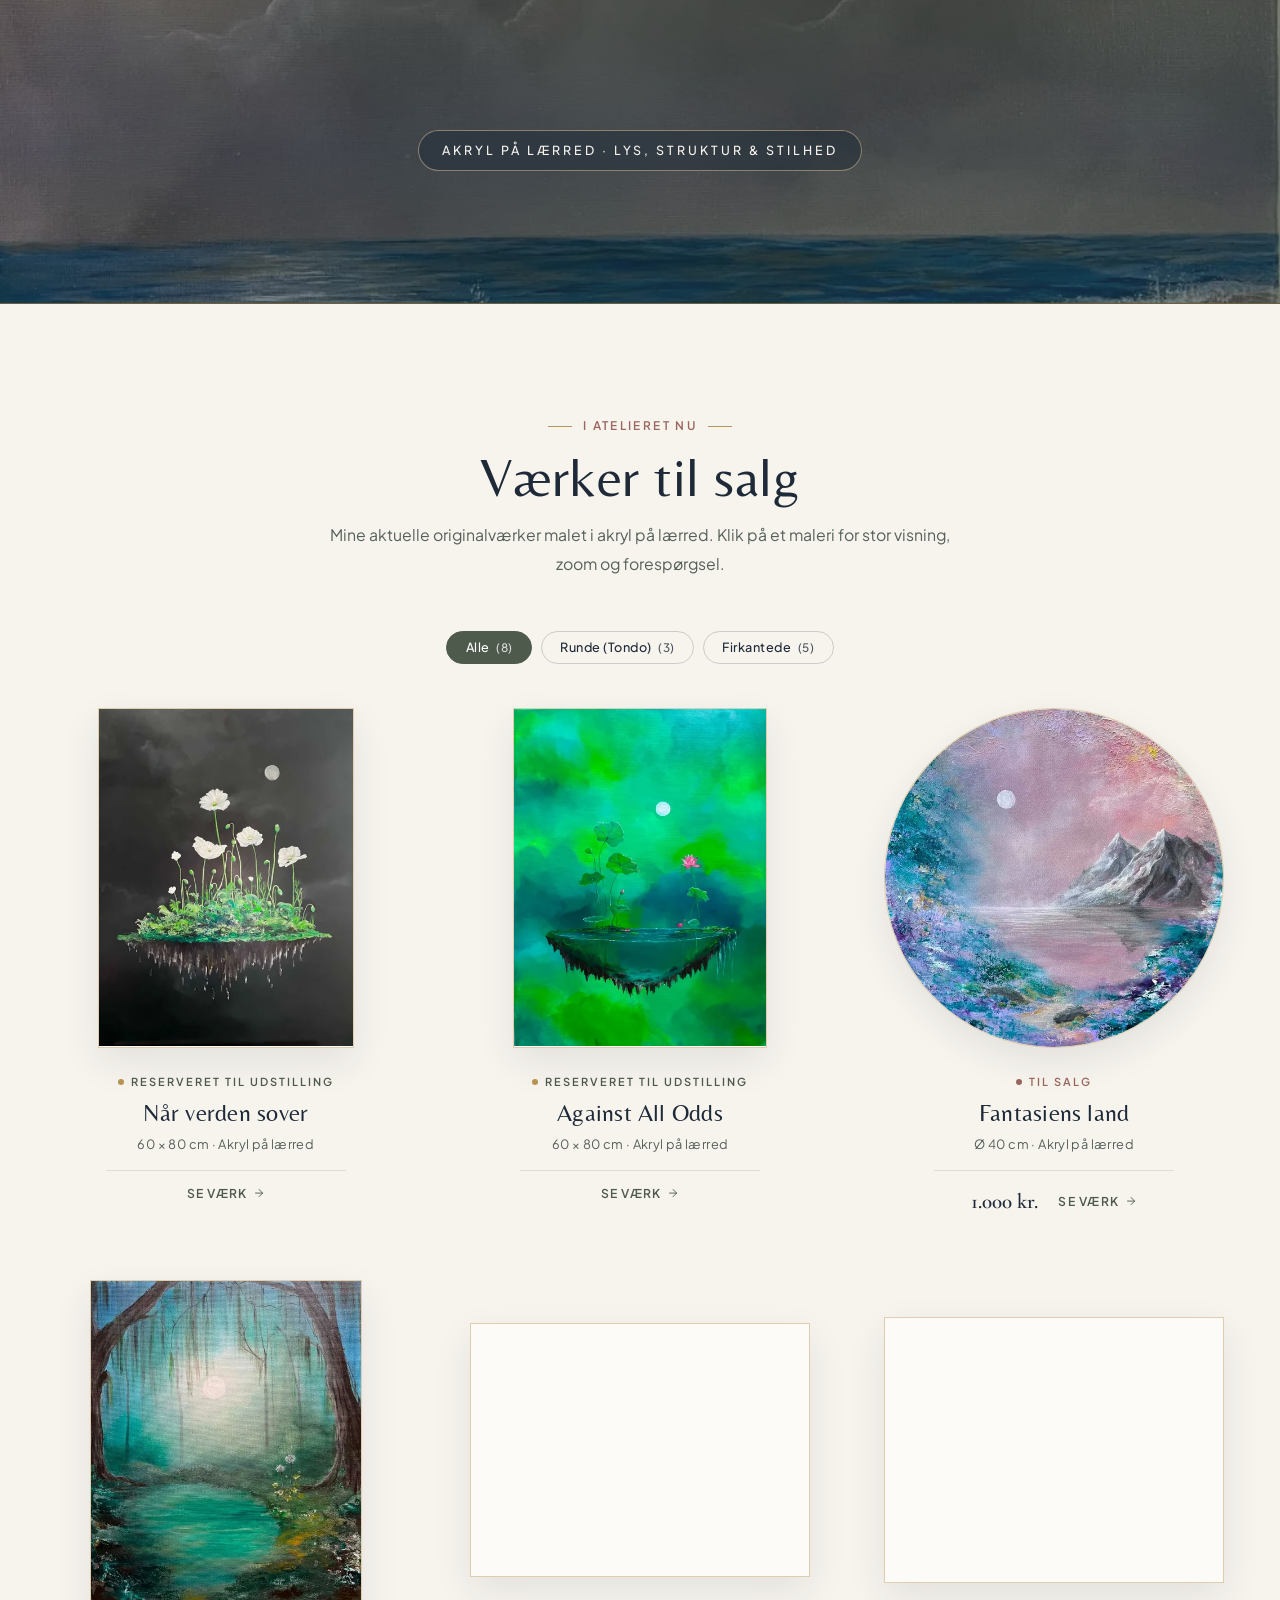
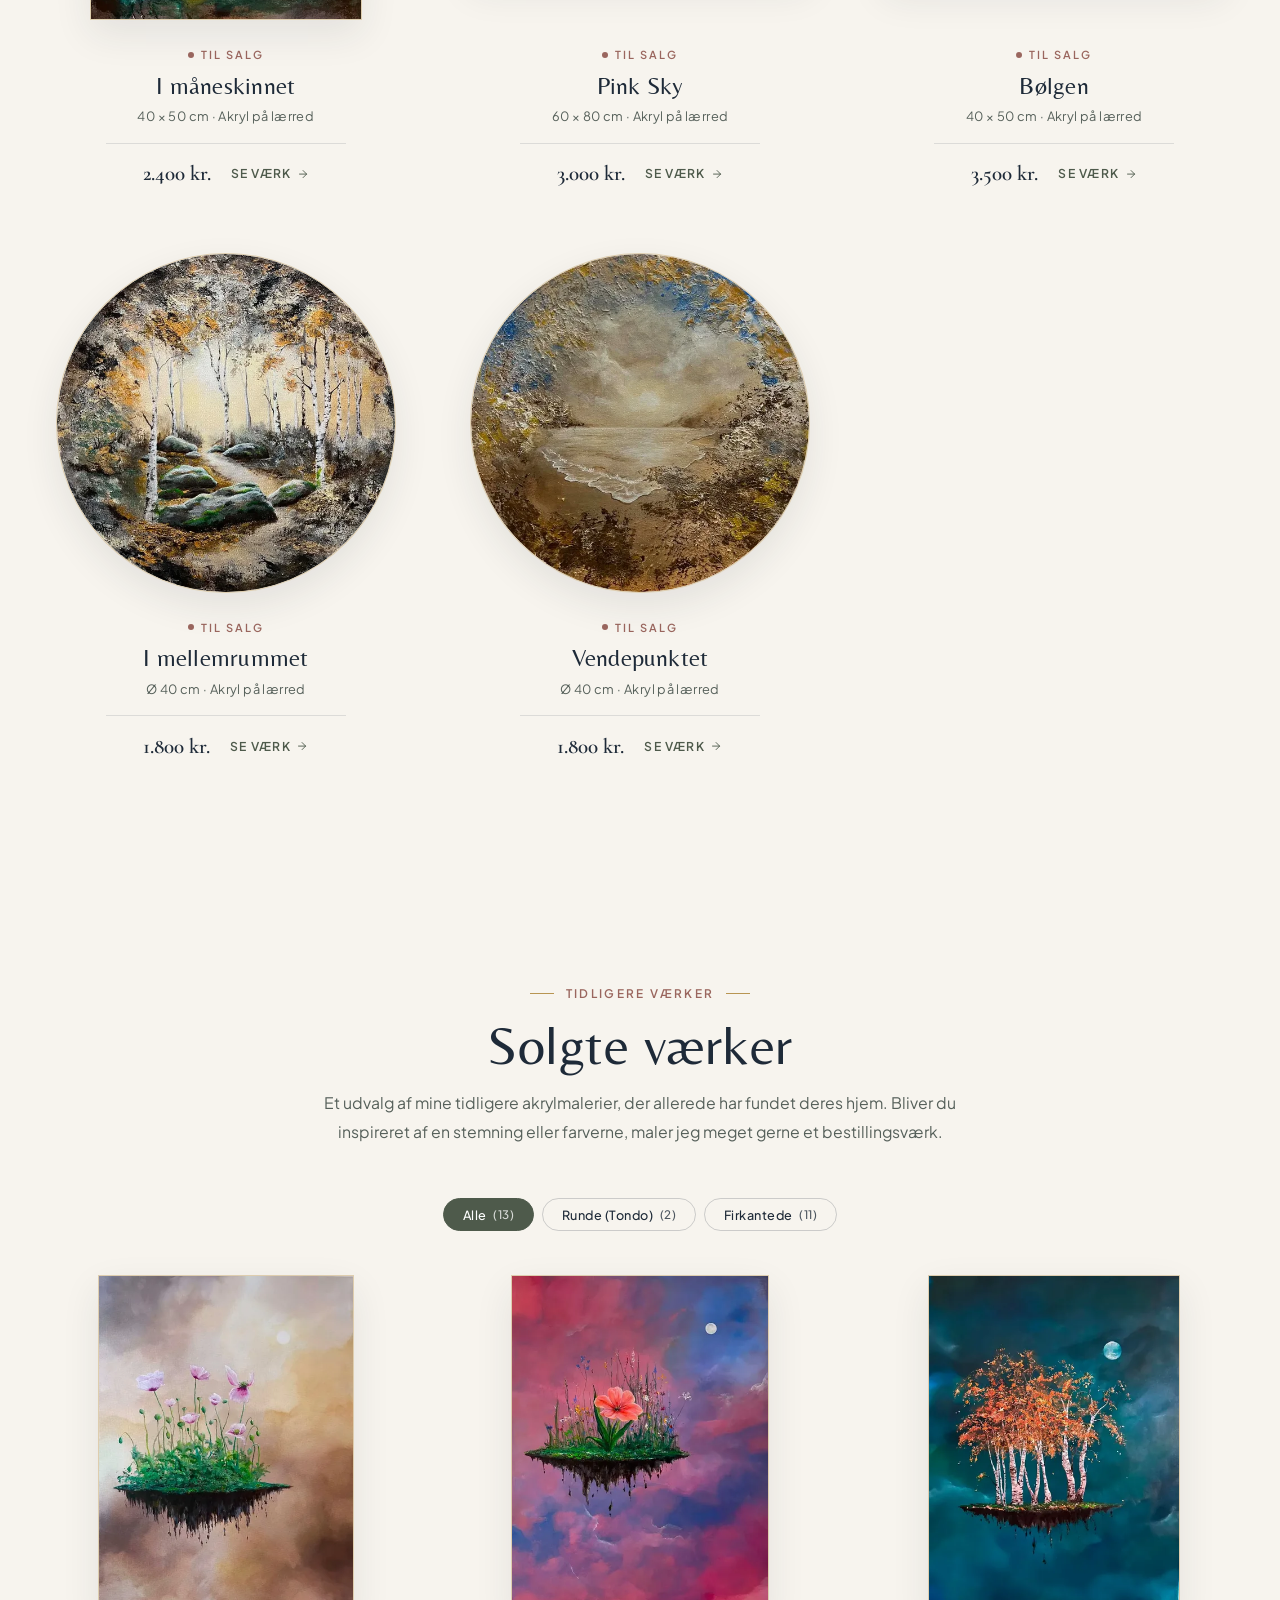
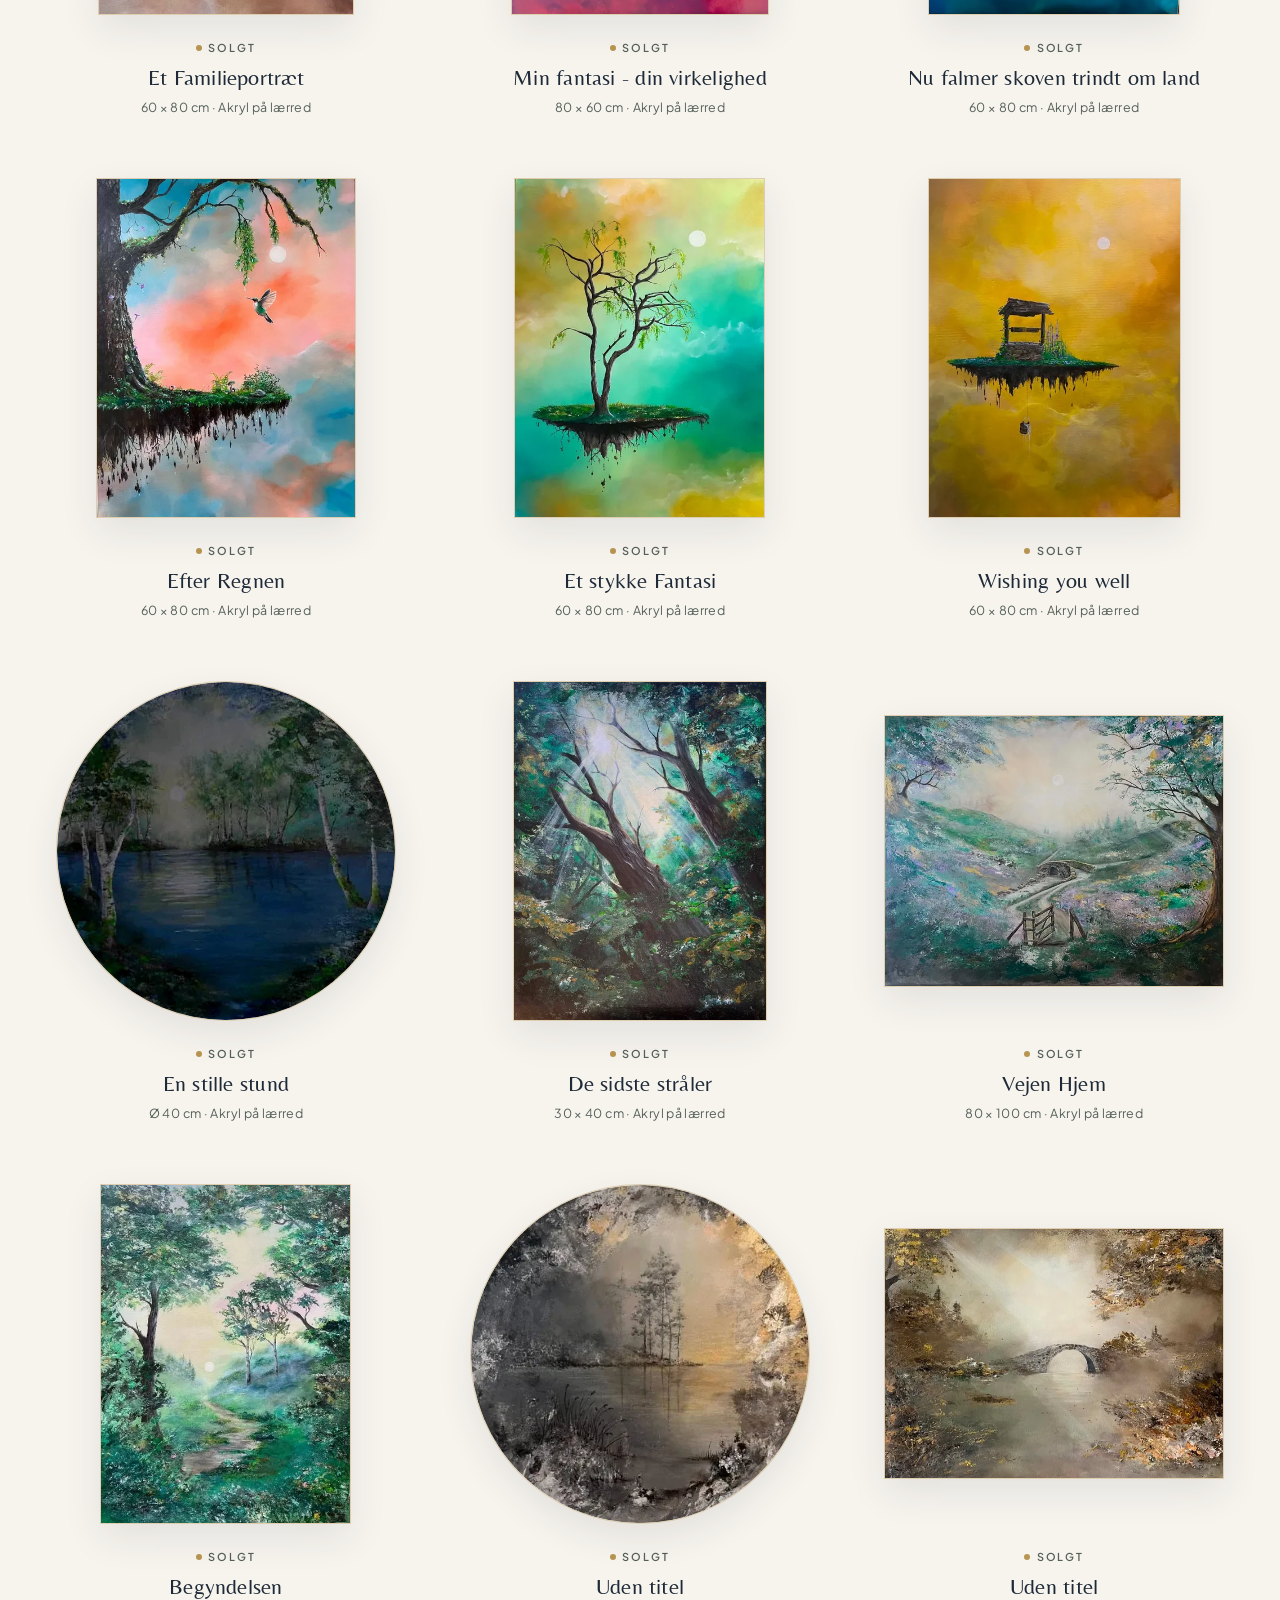
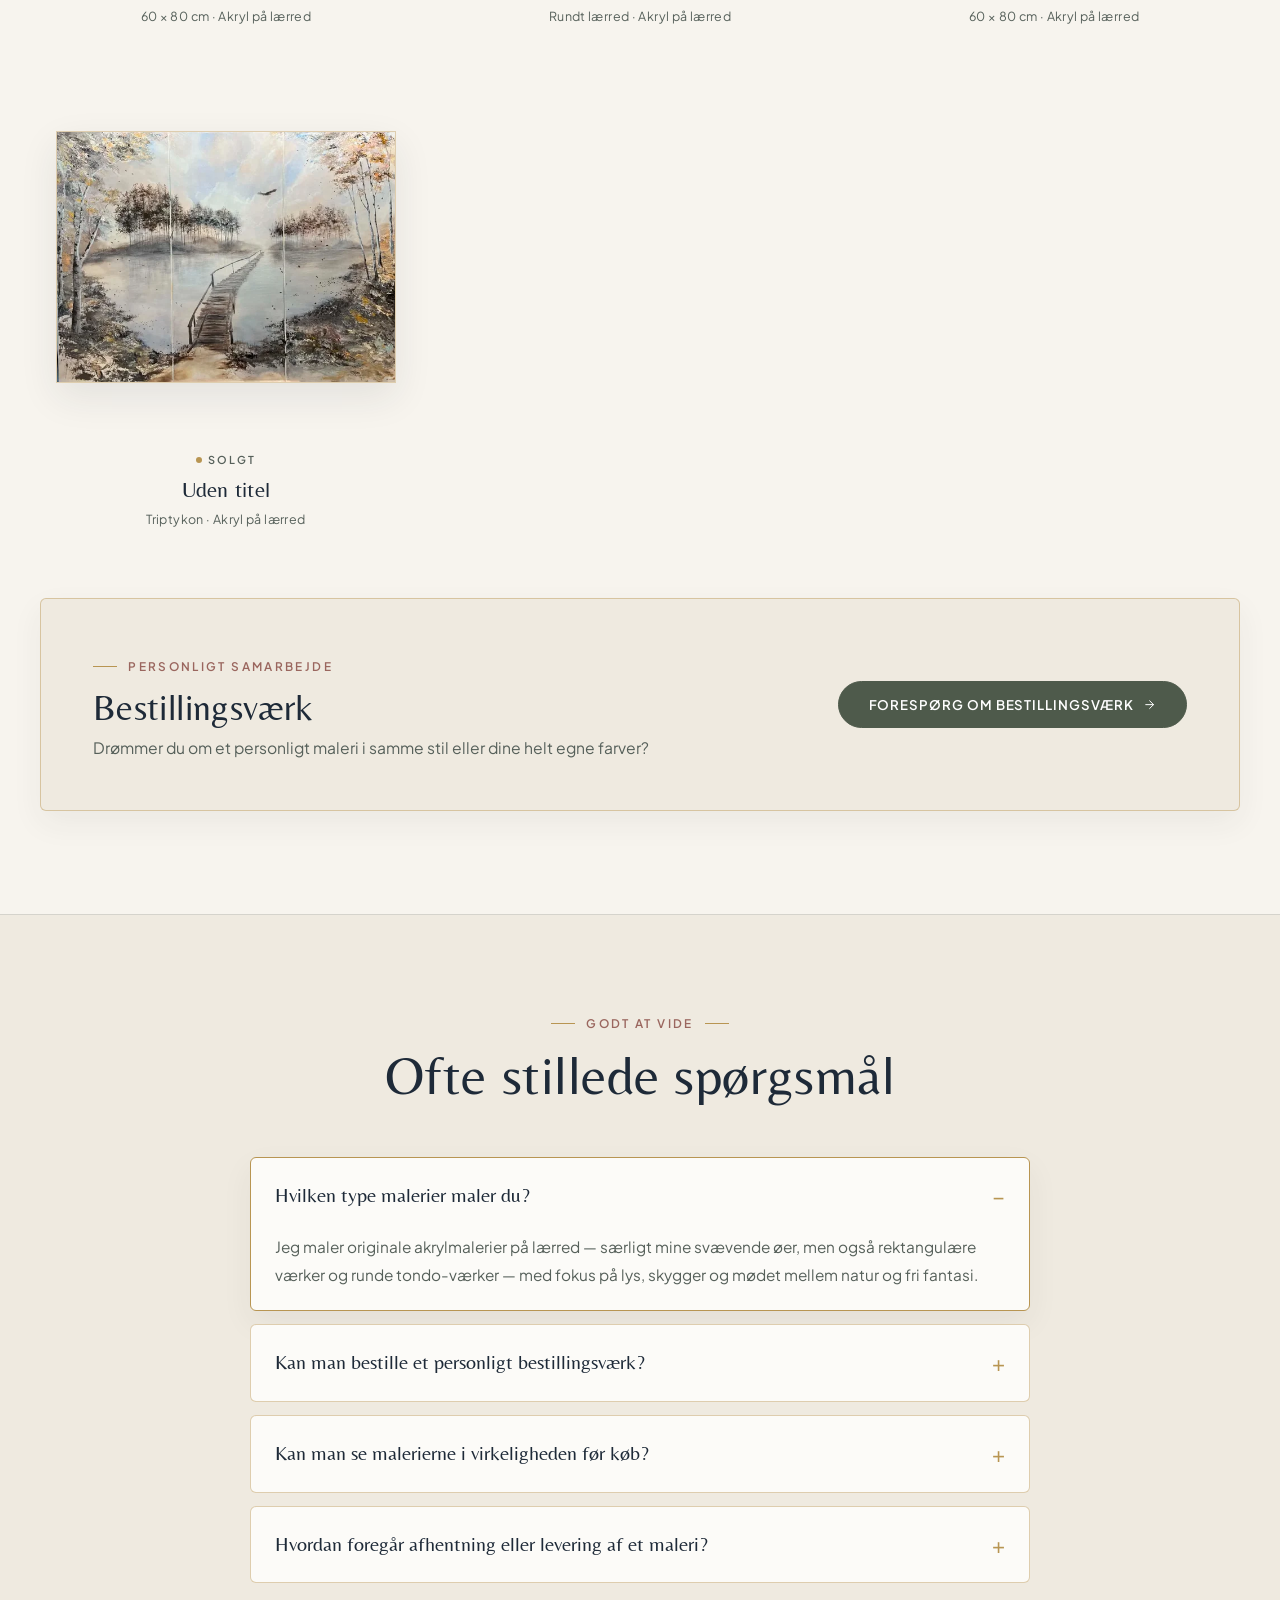
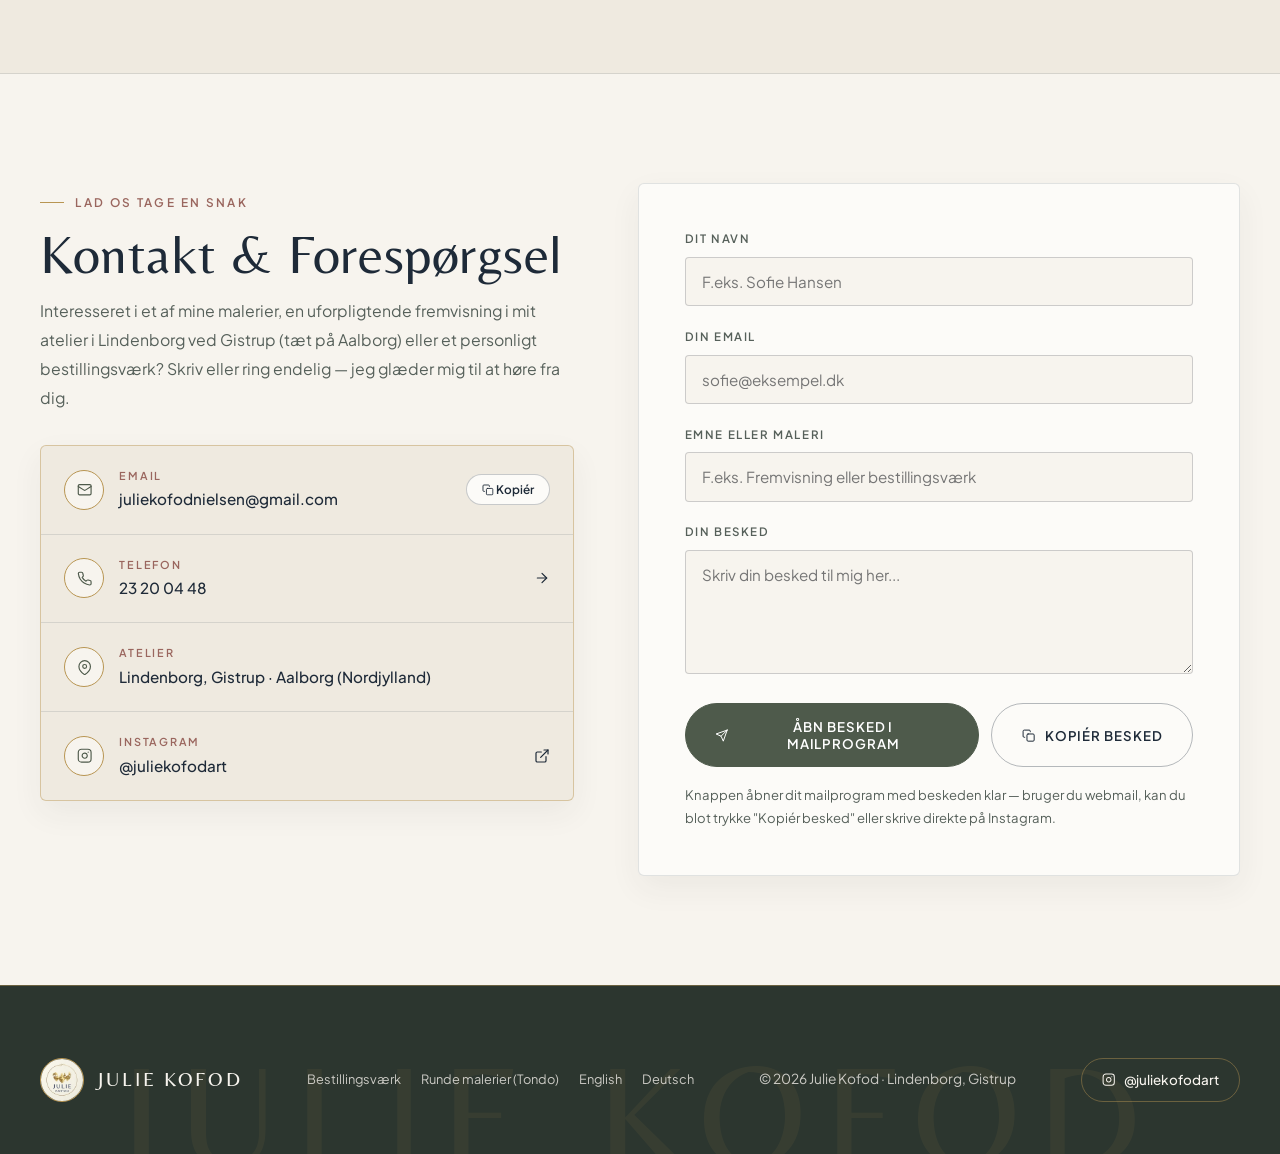
==== commit 6e887030: "Fix iOS WebKit / Facebook in-app browser gallery image overflow and cache-bust CSS" ====
--- a/index.html
+++ b/index.html
@@ -154,7 +154,7 @@
         rel="stylesheet">
 
     <!-- Stylesheet -->
-    <link rel="stylesheet" href="index.css">
+    <link rel="stylesheet" href="index.css?v=202604">
 </head>
 
 <body>
--- a/index.css
+++ b/index.css
@@ -761,13 +761,13 @@
     aspect-ratio: 1 / 1;
     background: transparent;
     padding: 0;
-    display: flex;
-    align-items: center;
-    justify-content: center;
     overflow: visible;
 }
 
 .art-mat img {
+    position: absolute;
+    inset: 0;
+    margin: auto;
     display: block;
     border: 1px solid var(--gold-soft);
     background: var(--surface-card);
@@ -1035,12 +1035,13 @@
     background: transparent;
     padding: 0;
     border: none;
-    display: flex;
-    align-items: center;
-    justify-content: center;
+    overflow: visible;
 }
 
 .sold-img-wrap img {
+    position: absolute;
+    inset: 0;
+    margin: auto;
     display: block;
     background: var(--surface-card);
     border: 1px solid var(--gold-soft);
@@ -2254,20 +2255,40 @@
 
     .mobile-menu-toggle {
         display: inline-flex;
+        width: 44px;
+        height: 44px;
+    }
+
+    .mobile-drawer-close {
+        width: 44px;
+        height: 44px;
+    }
+
+    .mobile-drawer-panel {
+        padding: max(1.5rem, env(safe-area-inset-top)) 1.5rem max(2rem, env(safe-area-inset-bottom));
+        overflow-y: auto;
     }
 
     .portfolio-hero {
-        padding: 2rem 0 3.25rem;
+        padding: 1.85rem 0 3rem;
     }
 
     .hero-eyebrow {
         margin-bottom: 0.75rem;
-        font-size: 0.68rem;
-        letter-spacing: 0.16em;
+        font-size: 0.67rem;
+        letter-spacing: 0.14em;
+        gap: 0.5rem;
+        line-height: 1.45;
+    }
+
+    .hero-eyebrow::before,
+    .hero-eyebrow::after {
+        width: 16px;
+        flex-shrink: 0;
     }
 
     .hero-title {
-        font-size: clamp(2.15rem, 8.6vw, 2.95rem);
+        font-size: clamp(2.1rem, 8.4vw, 2.95rem);
         margin-bottom: 0.9rem;
     }
 
@@ -2282,7 +2303,7 @@
     }
 
     .hero-actions .btn {
-        padding: 0.76rem 1.35rem;
+        padding: 0.78rem 1.35rem;
         font-size: 0.78rem;
     }
 
@@ -2296,13 +2317,41 @@
     }
 
     .mosaic-tile figcaption {
-        font-size: 0.85rem;
+        font-size: 0.88rem;
     }
 
     .sale-grid,
     .sold-masonry {
         grid-template-columns: 1fr;
-        gap: 2.5rem;
+        gap: 2.75rem;
+    }
+
+    .art-mat--rect,
+    .sold-img-wrap--rect {
+        aspect-ratio: auto;
+        height: auto;
+        max-width: 340px;
+    }
+
+    .art-mat--rect img.is-rect,
+    .sold-img-wrap--rect img.is-rect {
+        position: static;
+        inset: auto;
+        width: 100%;
+        max-width: 100%;
+        max-height: none;
+        height: auto;
+    }
+
+    .art-mat--round,
+    .sold-img-wrap--round {
+        width: min(100%, 320px);
+        height: min(calc(100vw - 2rem), 320px);
+    }
+
+    .filter-pill {
+        padding: 0.52rem 1.05rem;
+        font-size: 0.8rem;
     }
 
     .about-image-frame {
@@ -2330,9 +2379,43 @@
         padding: 1.85rem 1.5rem;
     }
 
+    .commission-banner .btn {
+        width: 100%;
+    }
+
+    .faq-item summary {
+        padding: 1.1rem 1.15rem;
+        font-size: 1.12rem;
+    }
+
+    .faq-answer {
+        padding: 0 1.15rem 1.15rem;
+        font-size: 0.94rem;
+    }
+
     .channel-card {
         padding: 1rem 1.05rem;
         flex-wrap: wrap;
+        gap: 0.75rem;
+    }
+
+    .channel-value {
+        font-size: 0.9rem;
+    }
+
+    .copy-email-btn {
+        padding: 0.5rem 1rem;
+        margin-left: auto;
+    }
+
+    /* Prevent iOS Safari auto-zoom on form focus (requires >= 16px) */
+    .form-row input,
+    .form-row textarea {
+        font-size: 1rem;
+    }
+
+    .contact-form-card {
+        padding: 1.5rem 1.25rem;
     }
 
     .footer-inner {
@@ -2341,6 +2424,13 @@
         gap: 1.15rem;
     }
 
+    .toast {
+        left: 1rem;
+        right: 1rem;
+        bottom: max(1rem, env(safe-area-inset-bottom));
+        text-align: center;
+    }
+
     .lb-nav {
         display: none;
     }
@@ -2349,25 +2439,34 @@
         display: flex;
     }
 
+    .lightbox {
+        justify-content: flex-start;
+        overflow-y: auto;
+        -webkit-overflow-scrolling: touch;
+        padding: calc(4.25rem + env(safe-area-inset-top)) 1rem calc(1.25rem + env(safe-area-inset-bottom));
+    }
+
     .lightbox-topbar {
-        top: 0.85rem;
-        right: 0.85rem;
-        left: 0.85rem;
+        top: max(0.75rem, env(safe-area-inset-top));
+        right: 0.75rem;
+        left: 0.75rem;
         justify-content: flex-end;
-        flex-wrap: wrap;
-        gap: 0.4rem;
+        flex-wrap: nowrap;
+        gap: 0.35rem;
     }
 
     .lb-counter {
         margin-right: auto;
-        font-size: 0.74rem;
-        padding: 0.28rem 0.7rem;
+        font-size: 0.72rem;
+        padding: 0.28rem 0.68rem;
+        white-space: nowrap;
     }
 
     .lb-btn {
         width: 38px;
         height: 38px;
         font-size: 0.9rem;
+        flex-shrink: 0;
     }
 
     .lb-wall-btn {
@@ -2375,6 +2474,7 @@
         width: 38px;
         padding: 0;
         justify-content: center;
+        flex-shrink: 0;
     }
 
     .lb-wall-btn span {
@@ -2383,16 +2483,57 @@
 
     .lightbox-stage,
     .wall-preview {
-        width: 92vw;
-        height: min(46vh, 380px);
-        margin-top: 2.25rem;
+        width: 100%;
+        height: min(44dvh, 360px);
+        margin-top: 0;
+        flex-shrink: 0;
+    }
+
+    .lightbox-details {
+        margin-top: 0.85rem;
+    }
+
+    .lightbox-actions {
+        gap: 0.6rem;
+    }
+
+    .lightbox-actions .btn {
+        width: 100%;
+        padding: 0.78rem 1.25rem;
+        font-size: 0.78rem;
+    }
+
+    .lightbox-price-pill {
+        padding: 0.42rem 1.05rem;
+        font-size: 1.05rem;
     }
 
     .lb-img--round {
-        width: min(44vh, 78vw);
-        height: min(44vh, 78vw);
-        max-width: 360px;
-        max-height: 360px;
+        width: min(42dvh, 76vw);
+        height: min(42dvh, 76vw);
+        max-width: 340px;
+        max-height: 340px;
+    }
+}
+
+@media (max-width: 480px) {
+    .hero-actions {
+        flex-direction: column;
+        width: 100%;
+    }
+
+    .hero-actions .btn {
+        width: 100%;
+    }
+
+    .form-actions {
+        flex-direction: column;
+    }
+
+    .form-submit-btn,
+    .form-copy-btn {
+        flex: 1 1 auto;
+        width: 100%;
     }
 }
 
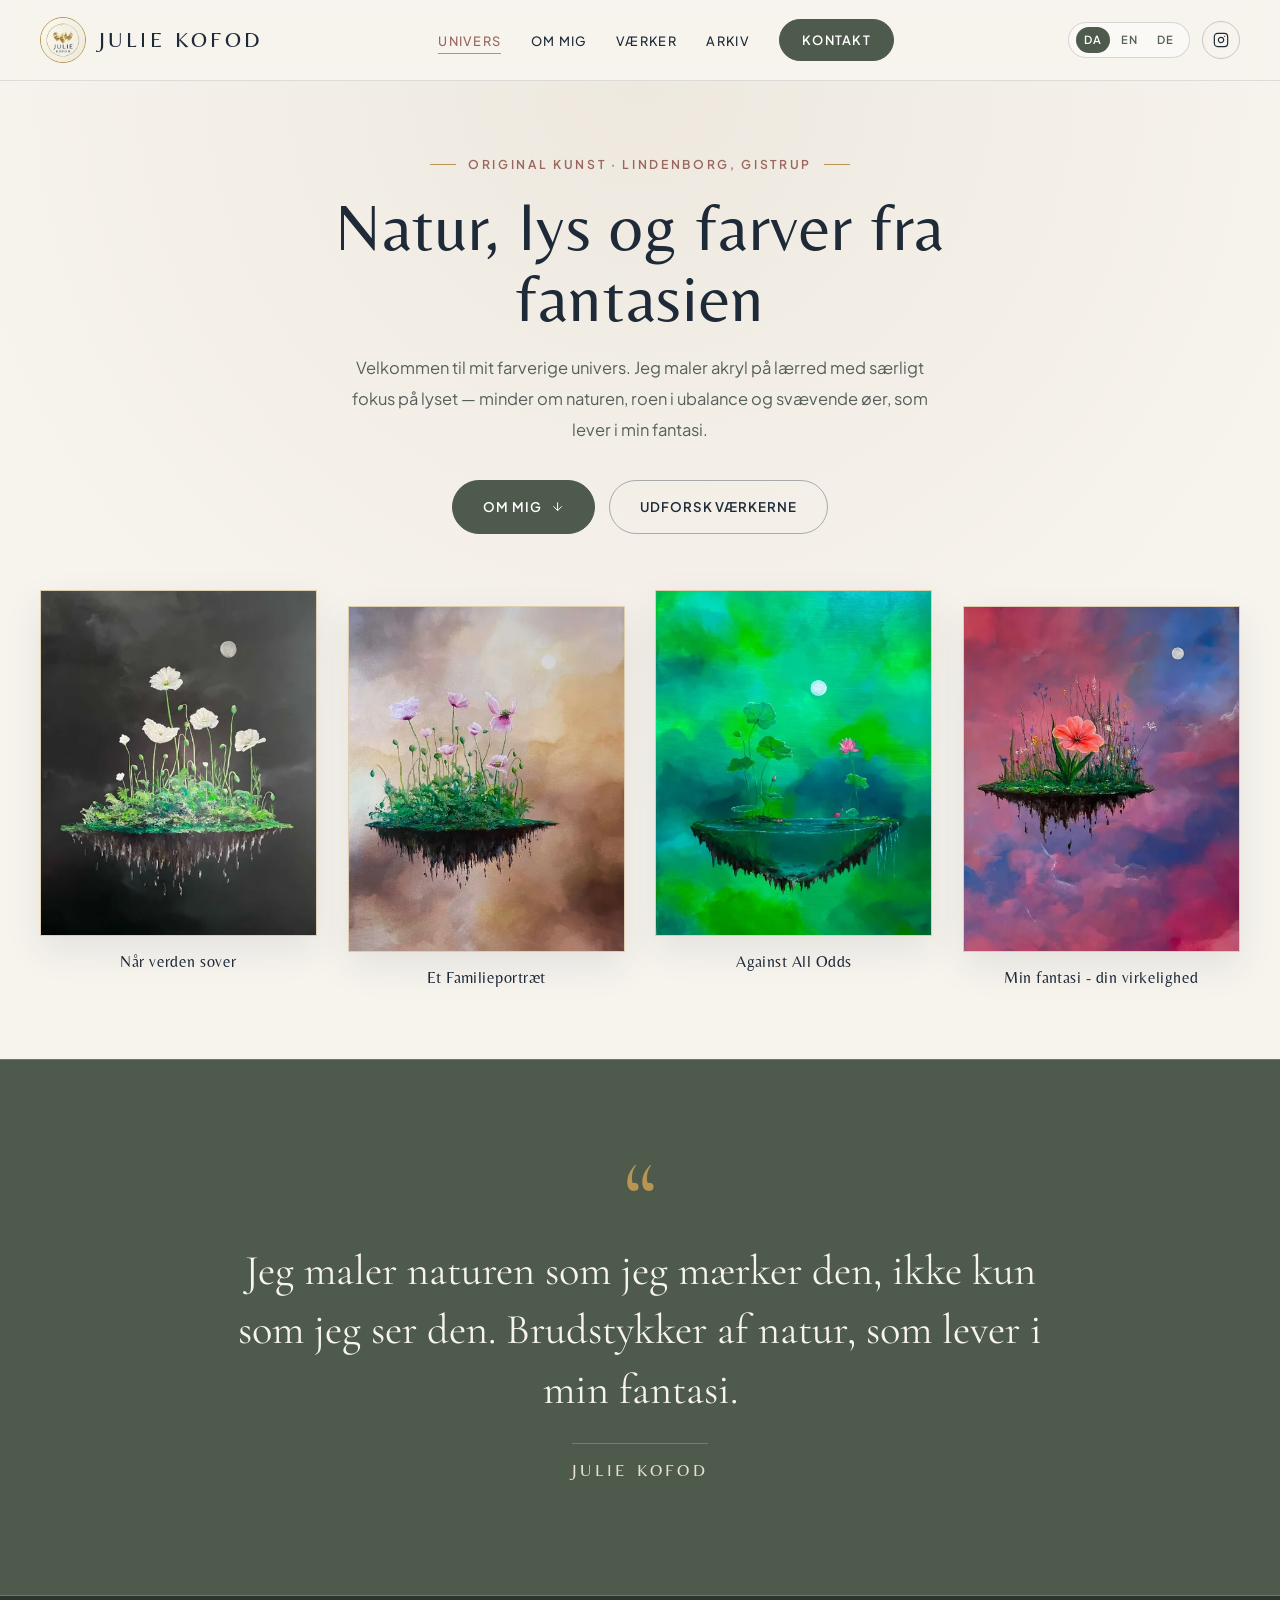
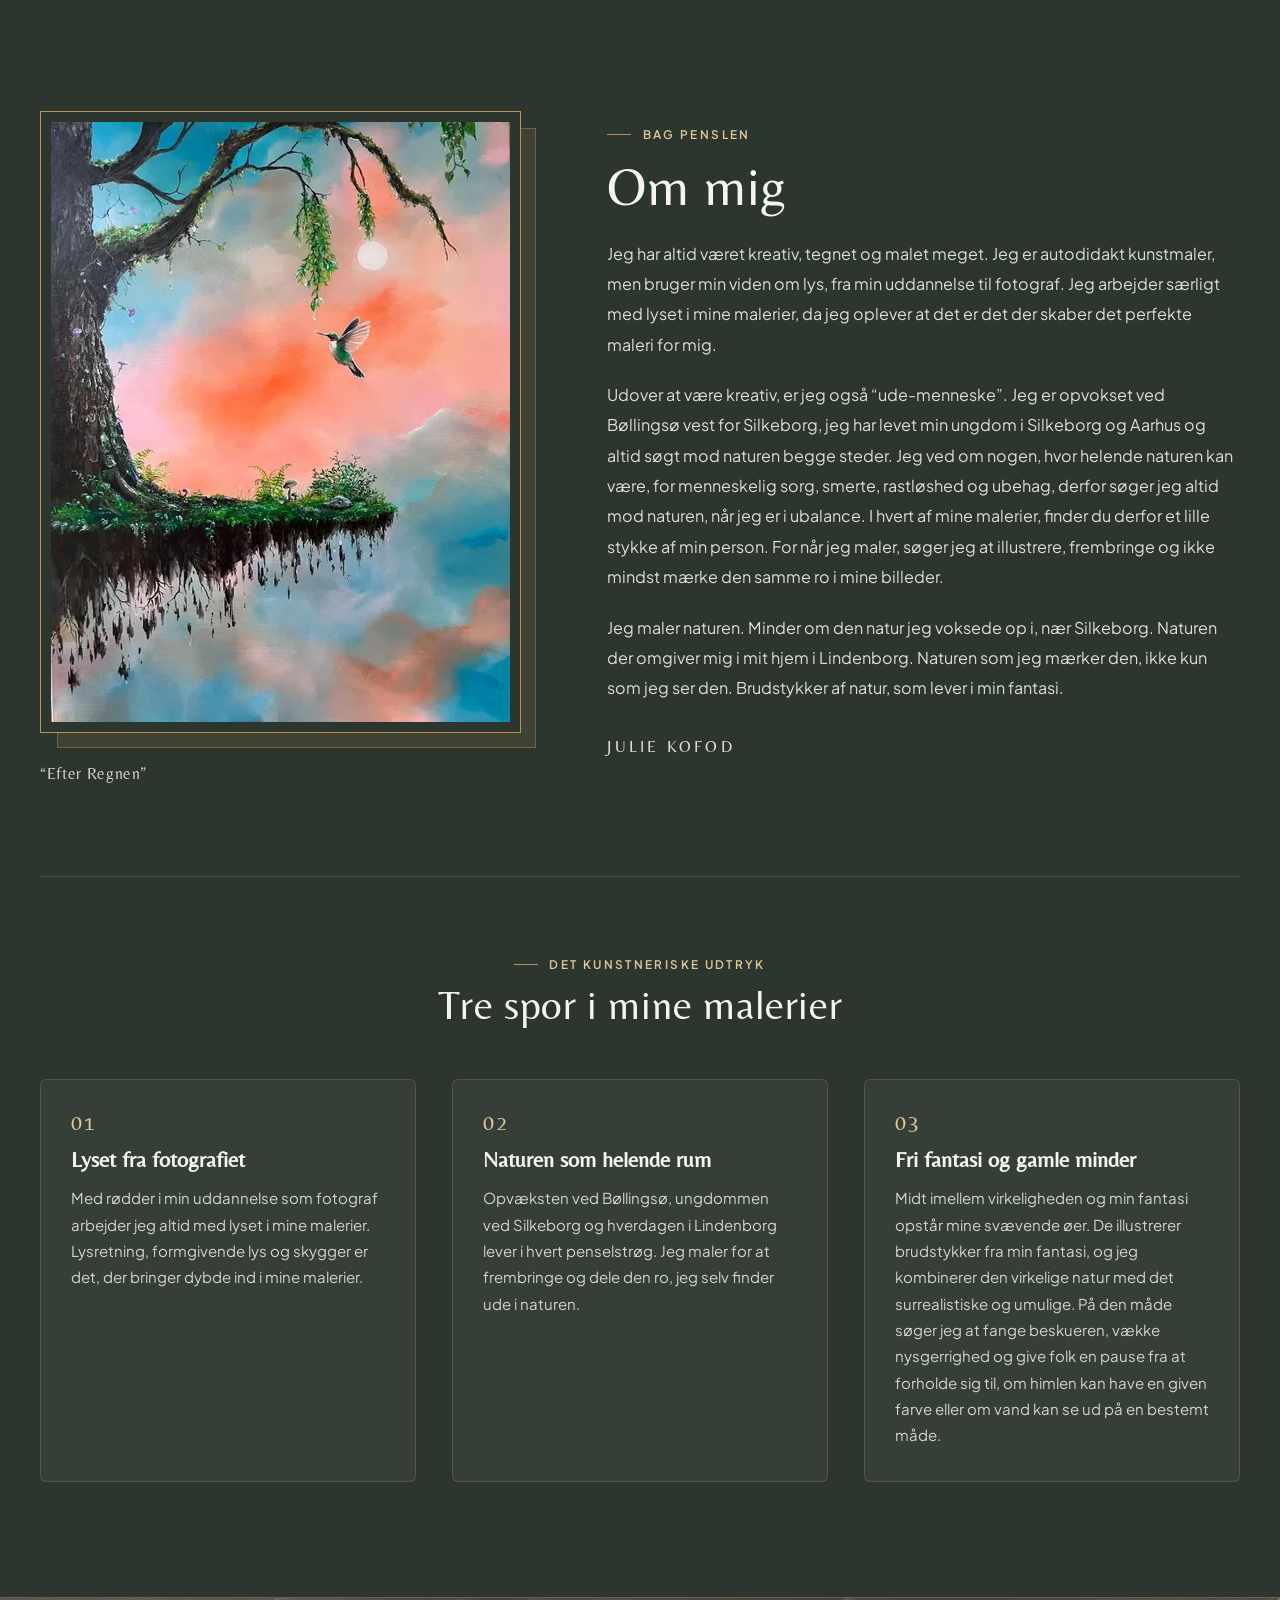
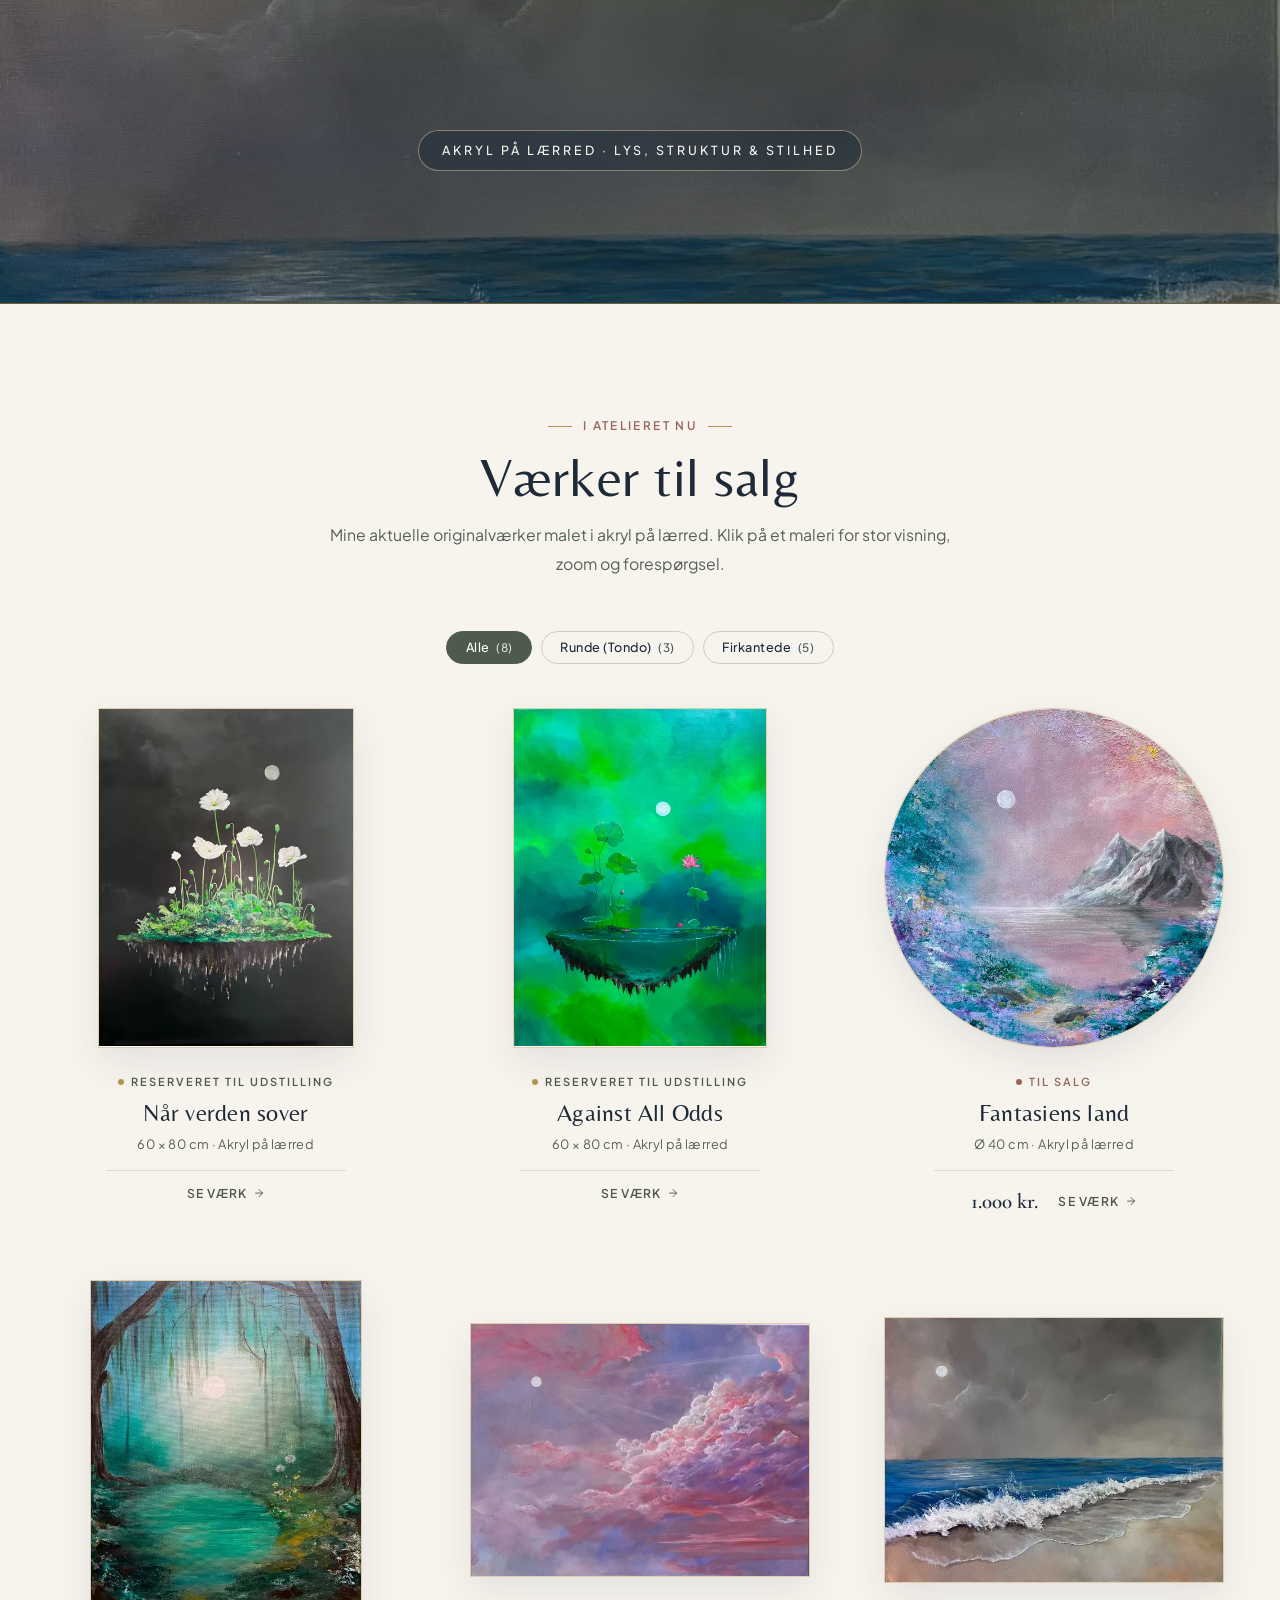
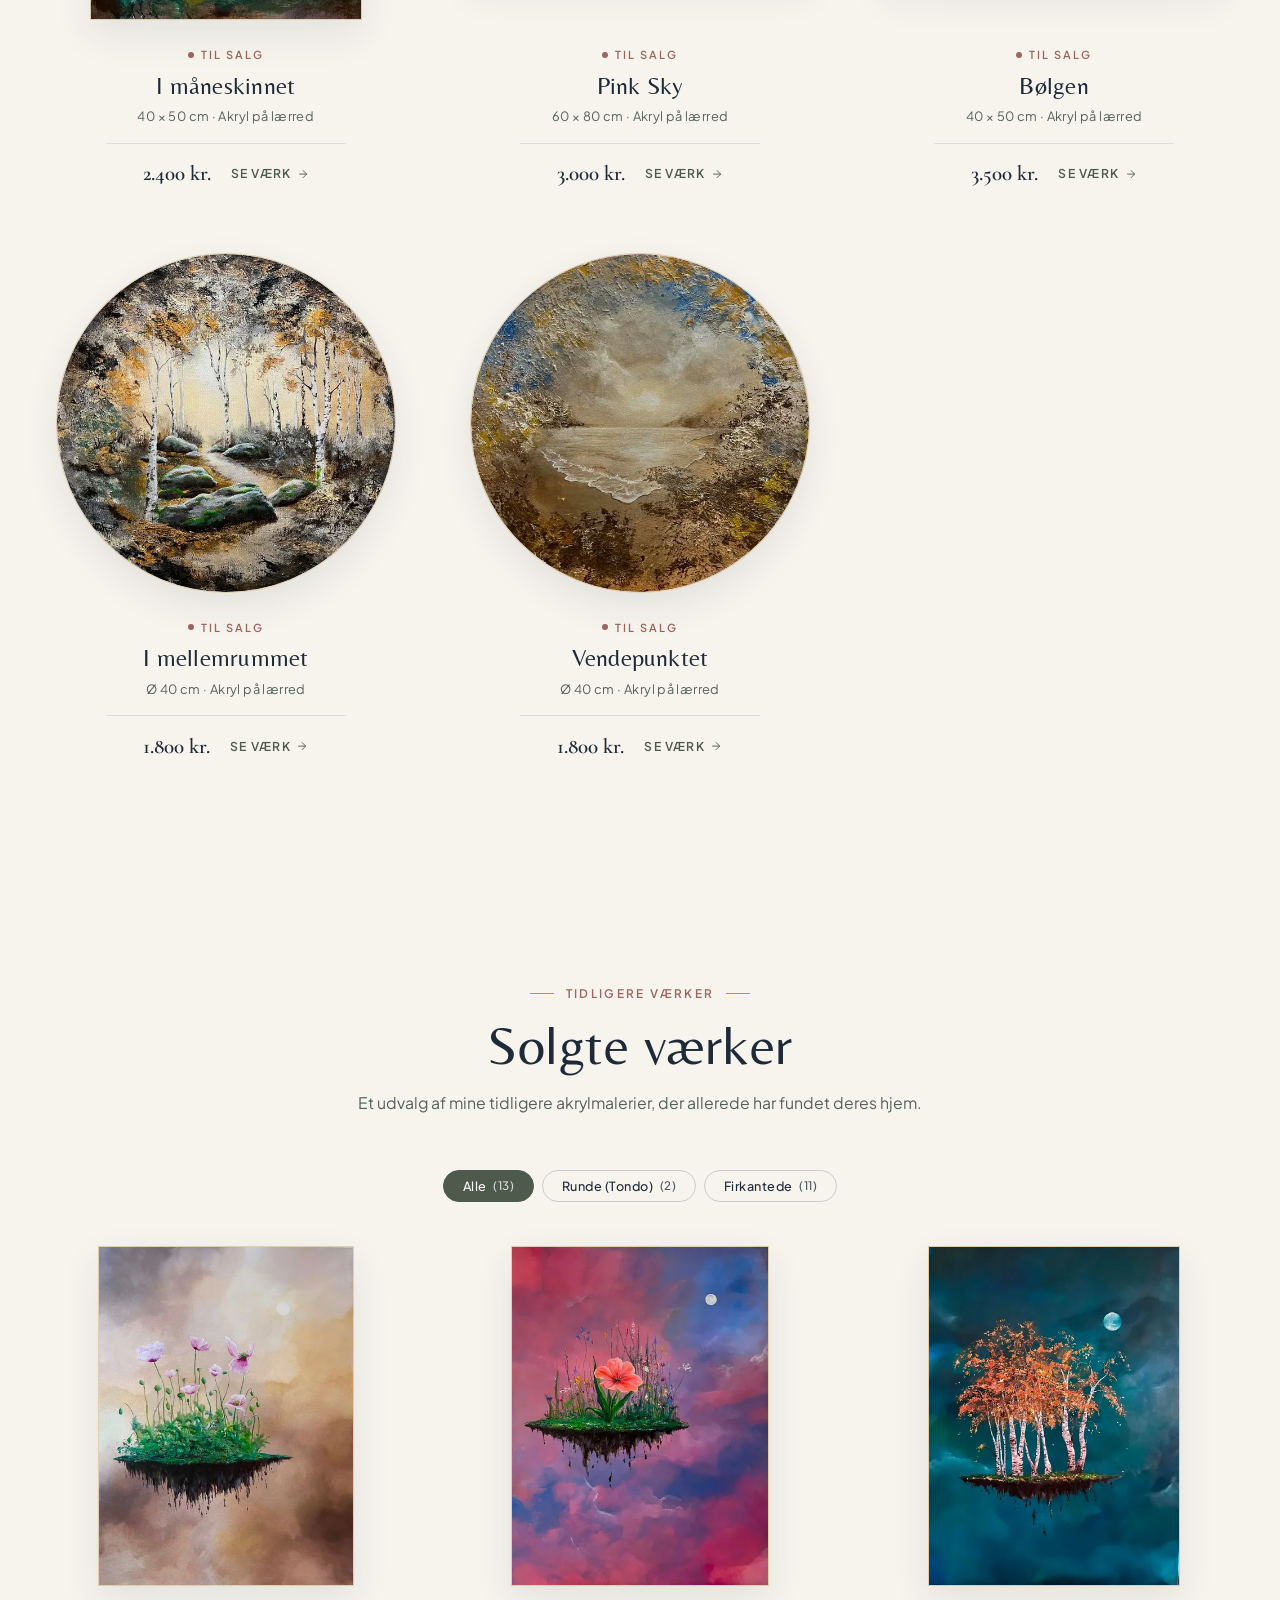
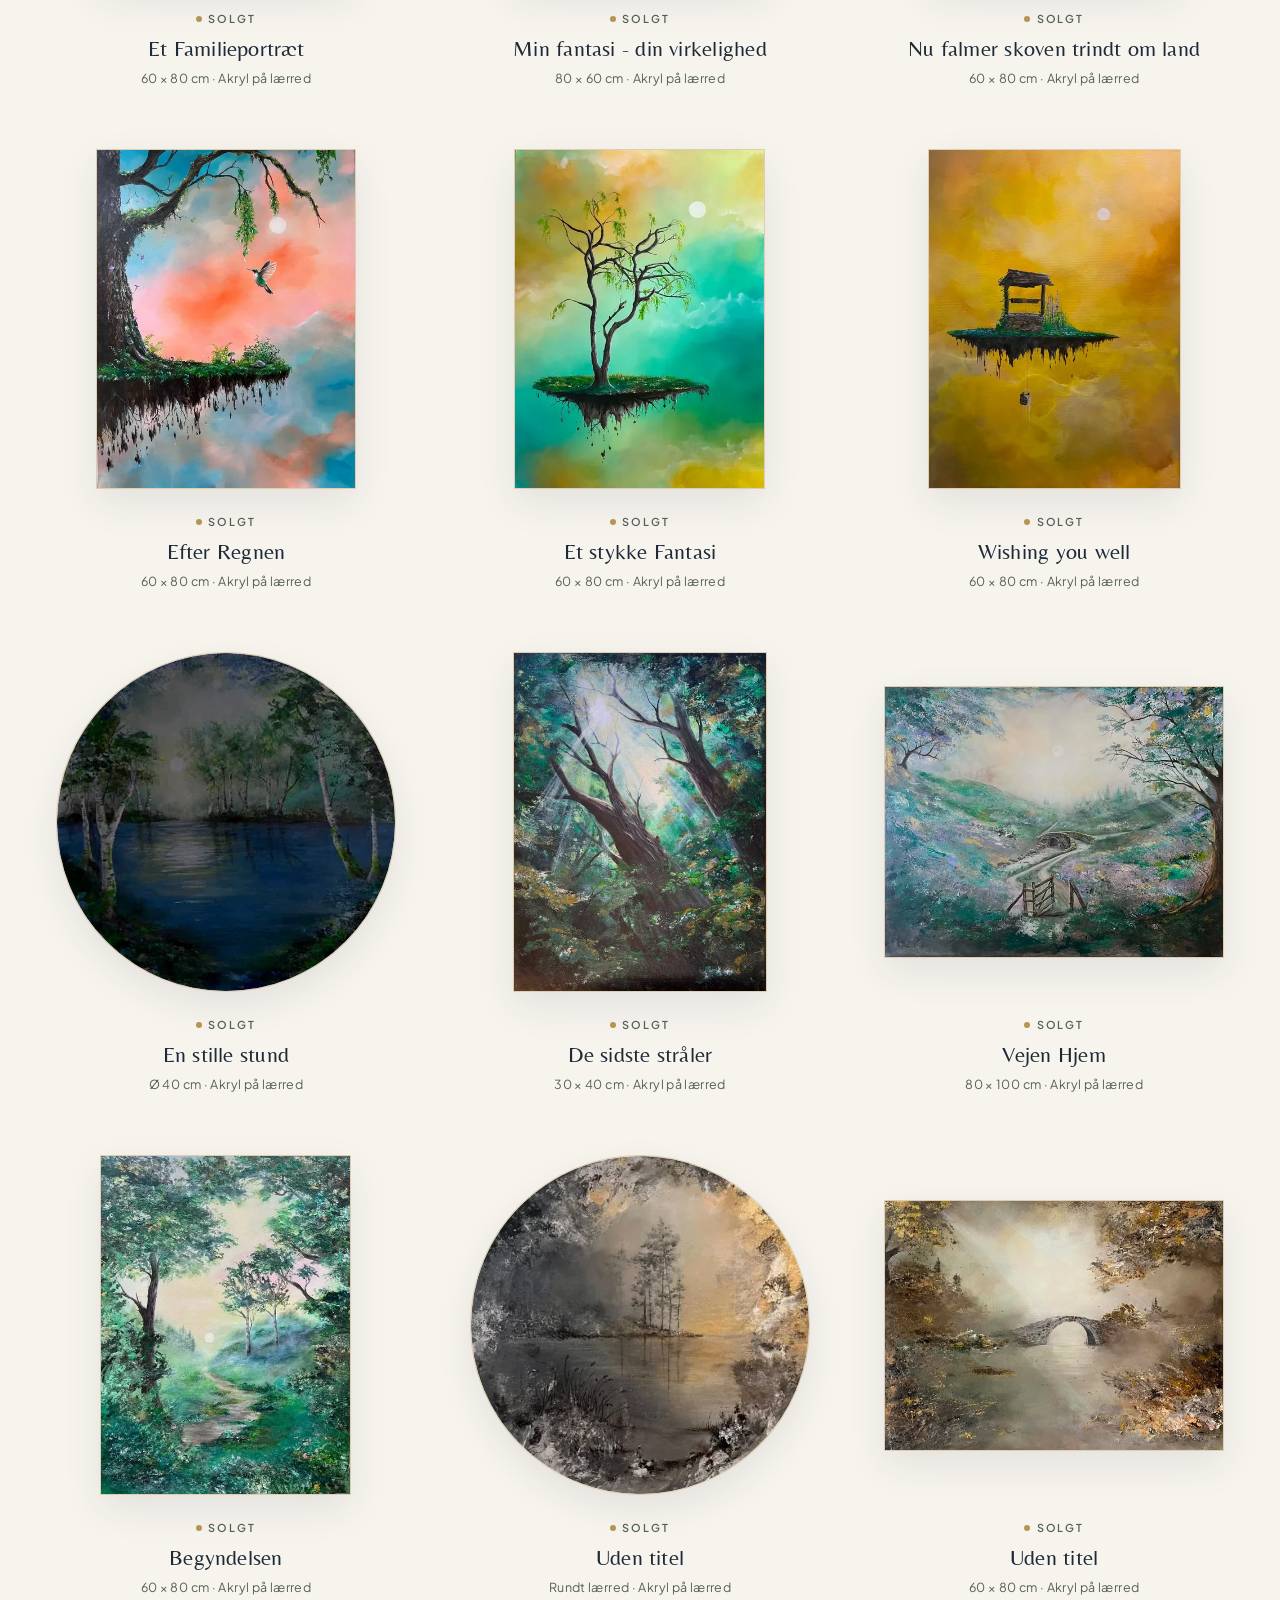
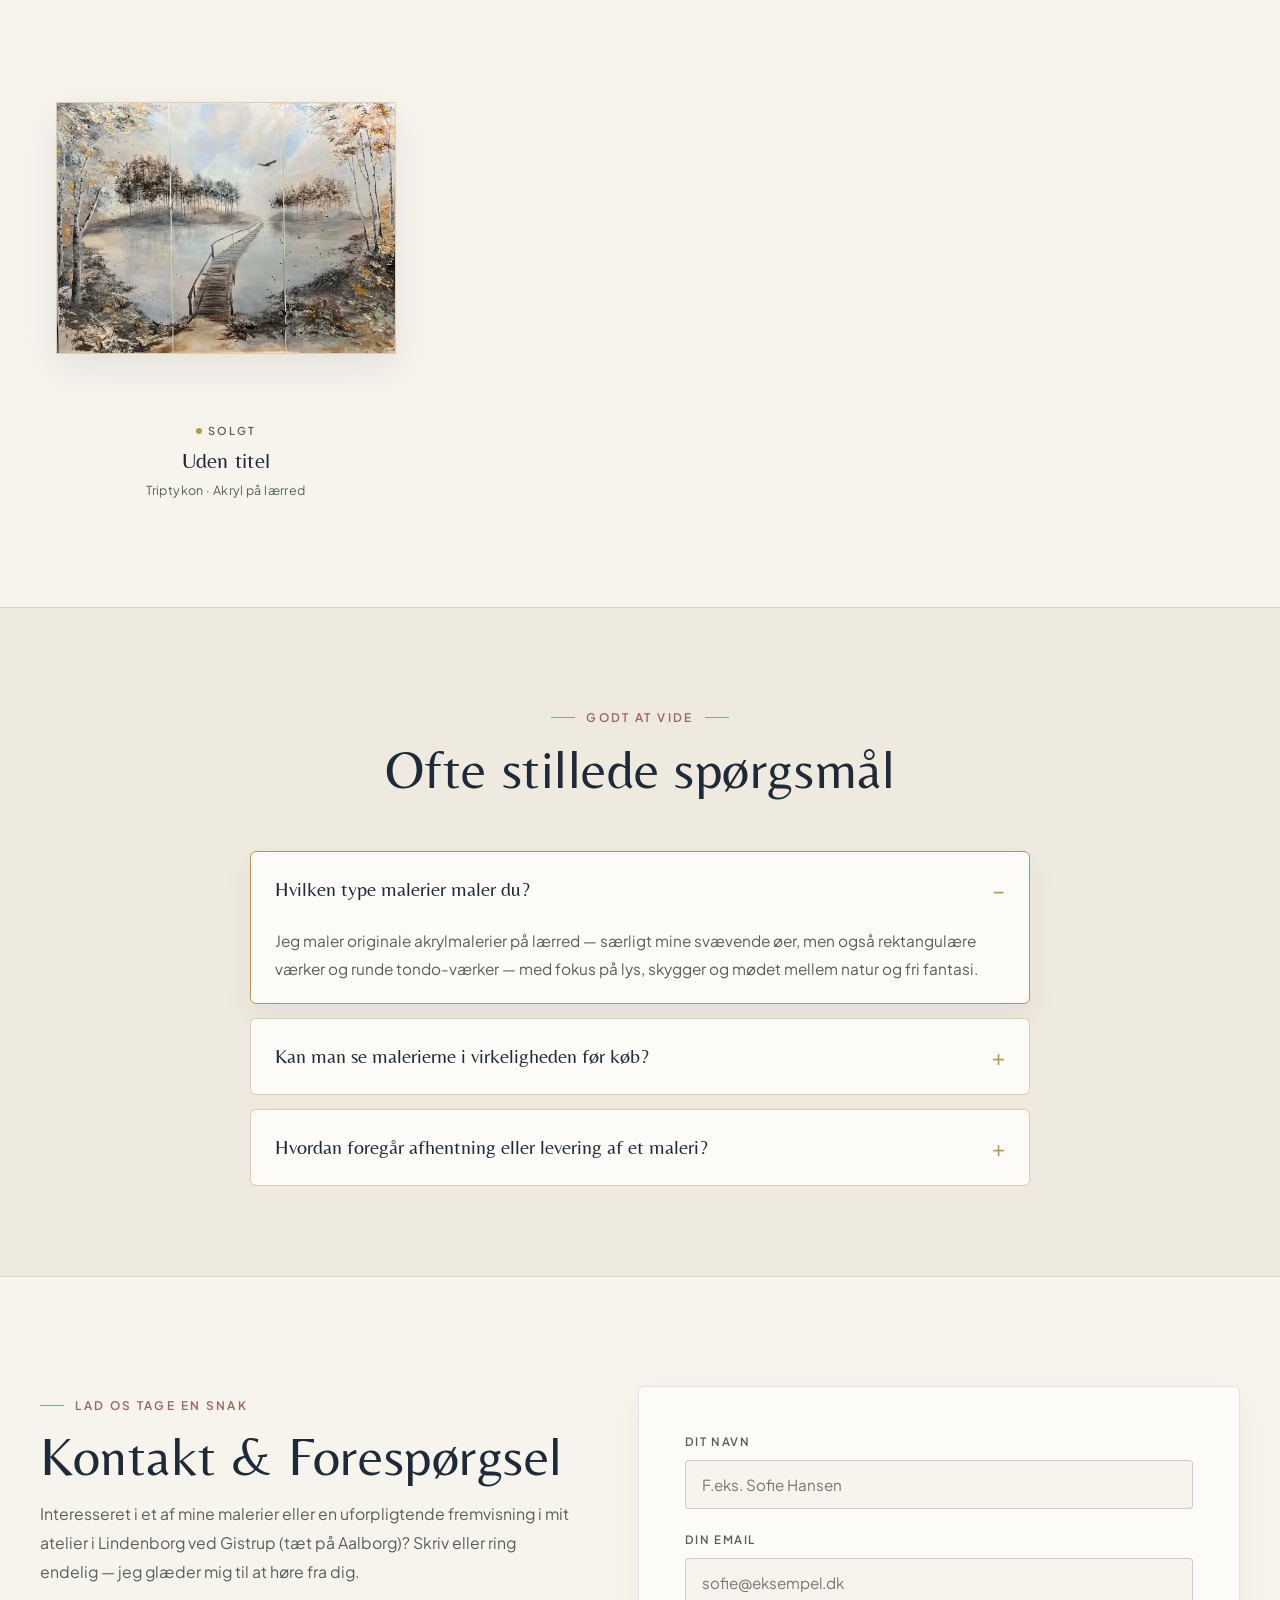
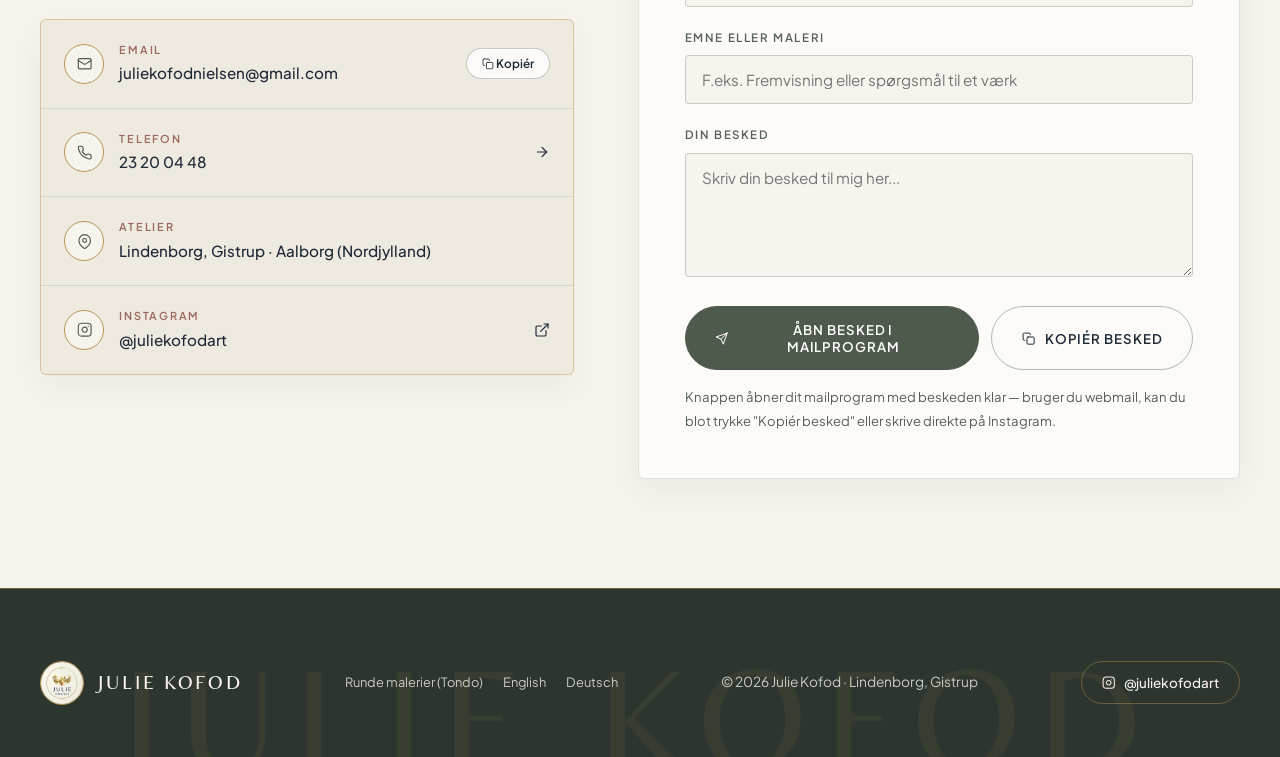
==== commit c1658215: "Remove all commission (bestillingsværk) sections, links, FAQs, and subpage" ====
--- a/index.html
+++ b/index.html
@@ -4,7 +4,7 @@
 <head>
     <meta charset="UTF-8">
     <meta name="viewport" content="width=device-width, initial-scale=1.0">
-    <meta name="description" content="Jeg maler originale akrylmalerier på lærred i mit atelier i Lindenborg, Gistrup ved Aalborg — svævende øer, runde tondo-værker, drømmende natur og personlige bestillingsværker.">
+    <meta name="description" content="Jeg maler originale akrylmalerier på lærred i mit atelier i Lindenborg, Gistrup ved Aalborg — svævende øer, runde tondo-værker og drømmende natur.">
     <meta name="robots" content="index, follow, max-image-preview:large, max-snippet:-1, max-video-preview:-1">
     <meta name="author" content="Julie Kofod">
     <meta name="theme-color" content="#F7F4EE">
@@ -19,7 +19,7 @@
 
     <!-- Open Graph / Social Sharing -->
     <meta property="og:site_name" content="Julie Kofod — Kunstnerportfolio">
-    <meta property="og:title" content="Julie Kofod — Dansk Kunstmaler | Originale Akrylmalerier &amp; Bestillingsværk">
+    <meta property="og:title" content="Julie Kofod — Dansk Kunstmaler | Originale Akrylmalerier">
     <meta property="og:description" content="Velkommen til mit kunstneriske univers — svævende øer, lys, drømmende natur og originale akrylmalerier fra mit atelier i Lindenborg ved Aalborg.">
     <meta property="og:image" content="https://juliekofod.com/assets/til-salg/07-naar-verden-sover.jpg">
     <meta property="og:image:width" content="769">
@@ -34,11 +34,11 @@
     <!-- Twitter / X Card -->
     <meta name="twitter:card" content="summary_large_image">
     <meta name="twitter:title" content="Julie Kofod — Dansk Kunstmaler | Originale Akrylmalerier">
-    <meta name="twitter:description" content="Originale akrylmalerier, svævende øer, runde tondo-værker og bestillingsværker fra mit atelier i Lindenborg, Gistrup.">
+    <meta name="twitter:description" content="Originale akrylmalerier, svævende øer og runde tondo-værker fra mit atelier i Lindenborg, Gistrup.">
     <meta name="twitter:image" content="https://juliekofod.com/assets/til-salg/07-naar-verden-sover.jpg">
     <meta name="twitter:image:alt" content="Når verden sover — originalt akrylmaleri af Julie Kofod">
 
-    <title>Julie Kofod — Dansk Kunstmaler | Originale Akrylmalerier &amp; Bestillingsværk</title>
+    <title>Julie Kofod — Dansk Kunstmaler | Originale Akrylmalerier</title>
 
     <!-- Preload lightweight hero thumbnail -->
     <link rel="preload" as="image" href="assets/thumbs/til-salg/07-naar-verden-sover.webp" fetchpriority="high">
@@ -68,8 +68,7 @@
                     "Akrylmaleri på lærred",
                     "Svævende øer",
                     "Landskabsmaleri",
-                    "Runde malerier (tondo)",
-                    "Bestillingsværk"
+                    "Runde malerier (tondo)"
                 ],
                 "address": {
                     "@type": "PostalAddress",
@@ -118,14 +117,6 @@
                     },
                     {
                         "@type": "Question",
-                        "name": "Kan man bestille et personligt bestillingsværk?",
-                        "acceptedAnswer": {
-                            "@type": "Answer",
-                            "text": "Ja, jeg maler meget gerne personlige bestillingsværker i ønskede mål, format (rundt eller rektangulært) og farvetoner. Kontakt mig via formularen på siden, mail eller Instagram."
-                        }
-                    },
-                    {
-                        "@type": "Question",
                         "name": "Kan man se malerierne i virkeligheden før køb?",
                         "acceptedAnswer": {
                             "@type": "Answer",
@@ -451,7 +442,7 @@
                 <div class="section-header centered reveal">
                     <span class="eyebrow" id="solgte-overtitel">Tidligere værker</span>
                     <h2 class="section-title" id="solgte-overskrift">Solgte værker</h2>
-                    <p class="section-intro" id="solgte-intro">Et udvalg af tidligere akrylmalerier, der allerede har fundet deres hjem. Bliver du inspireret af en stemning eller farverne, maler jeg meget gerne et bestillingsværk.</p>
+                    <p class="section-intro" id="solgte-intro">Et udvalg af mine tidligere akrylmalerier, der allerede har fundet deres hjem.</p>
                 </div>
 
                 <div class="filter-bar filter-bar--centered reveal" id="sold-filters" role="group" aria-label="Filtrer tidligere værker efter format">
@@ -460,18 +451,6 @@
 
                 <div class="sold-masonry" id="sold-grid">
                     <!-- Rendered from indhold.js -->
-                </div>
-
-                <div class="commission-banner reveal">
-                    <div class="commission-banner-text">
-                        <span class="eyebrow">Personligt samarbejde</span>
-                        <h3>Bestillingsværk</h3>
-                        <p id="bestilling-tekst">Drømmer du om et personligt maleri i samme stil eller dine helt egne farver?</p>
-                    </div>
-                    <button type="button" class="btn btn-pink" id="commission-cta">
-                        <span id="bestilling-knap">Forespørg om bestillingsværk</span>
-                        <svg class="icon" aria-hidden="true"><use href="#i-arrow-right"></use></svg>
-                    </button>
                 </div>
             </div>
         </section>
@@ -492,12 +471,6 @@
                         </div>
                     </details>
                     <details class="faq-item">
-                        <summary>Kan man bestille et personligt bestillingsværk?</summary>
-                        <div class="faq-answer">
-                            Ja, jeg maler meget gerne personlige <a href="/bestillingsvaerk/">bestillingsværker</a> i ønskede mål, format (rundt eller rektangulært) og farvetoner. Kontakt mig via formularen herunder, mail eller Instagram.
-                        </div>
-                    </details>
-                    <details class="faq-item">
                         <summary>Kan man se malerierne i virkeligheden før køb?</summary>
                         <div class="faq-answer">
                             Ja, du er meget velkommen til at aftale en uforpligtende fremvisning i mit atelier i Lindenborg ved Gistrup nær Aalborg i Nordjylland.
@@ -519,7 +492,7 @@
                 <div class="contact-info reveal">
                     <span class="eyebrow" id="kontakt-overtitel">Lad os tage en snak</span>
                     <h2 class="section-title" id="kontakt-overskrift">Kontakt &amp; Forespørgsel</h2>
-                    <p class="section-intro" id="kontakt-tekst">Interesseret i et af mine malerier, en uforpligtende fremvisning i mit atelier i Lindenborg ved Gistrup (tæt på Aalborg) eller et personligt bestillingsværk? Skriv eller ring endelig — jeg glæder mig til at høre fra dig.</p>
+                    <p class="section-intro" id="kontakt-tekst">Interesseret i et af mine malerier eller en uforpligtende fremvisning i mit atelier i Lindenborg ved Gistrup (tæt på Aalborg)? Skriv eller ring endelig — jeg glæder mig til at høre fra dig.</p>
 
                     <div class="contact-channels">
                         <div class="channel-card">
@@ -582,7 +555,7 @@
                         </div>
                         <div class="form-row">
                             <label for="form-subject">Emne eller maleri</label>
-                            <input type="text" id="form-subject" name="subject" placeholder="F.eks. Fremvisning eller bestillingsværk">
+                            <input type="text" id="form-subject" name="subject" placeholder="F.eks. Fremvisning eller spørgsmål til et værk">
                         </div>
                         <div class="form-row">
                             <label for="form-message">Din besked</label>
@@ -613,7 +586,6 @@
                 <span>Julie Kofod</span>
             </div>
             <div class="footer-links" aria-label="Genveje og sprog">
-                <a href="/bestillingsvaerk/">Bestillingsværk</a>
                 <a href="/runde-malerier/">Runde malerier (Tondo)</a>
                 <a href="/en/" hreflang="en">English</a>
                 <a href="/de/" hreflang="de">Deutsch</a>
